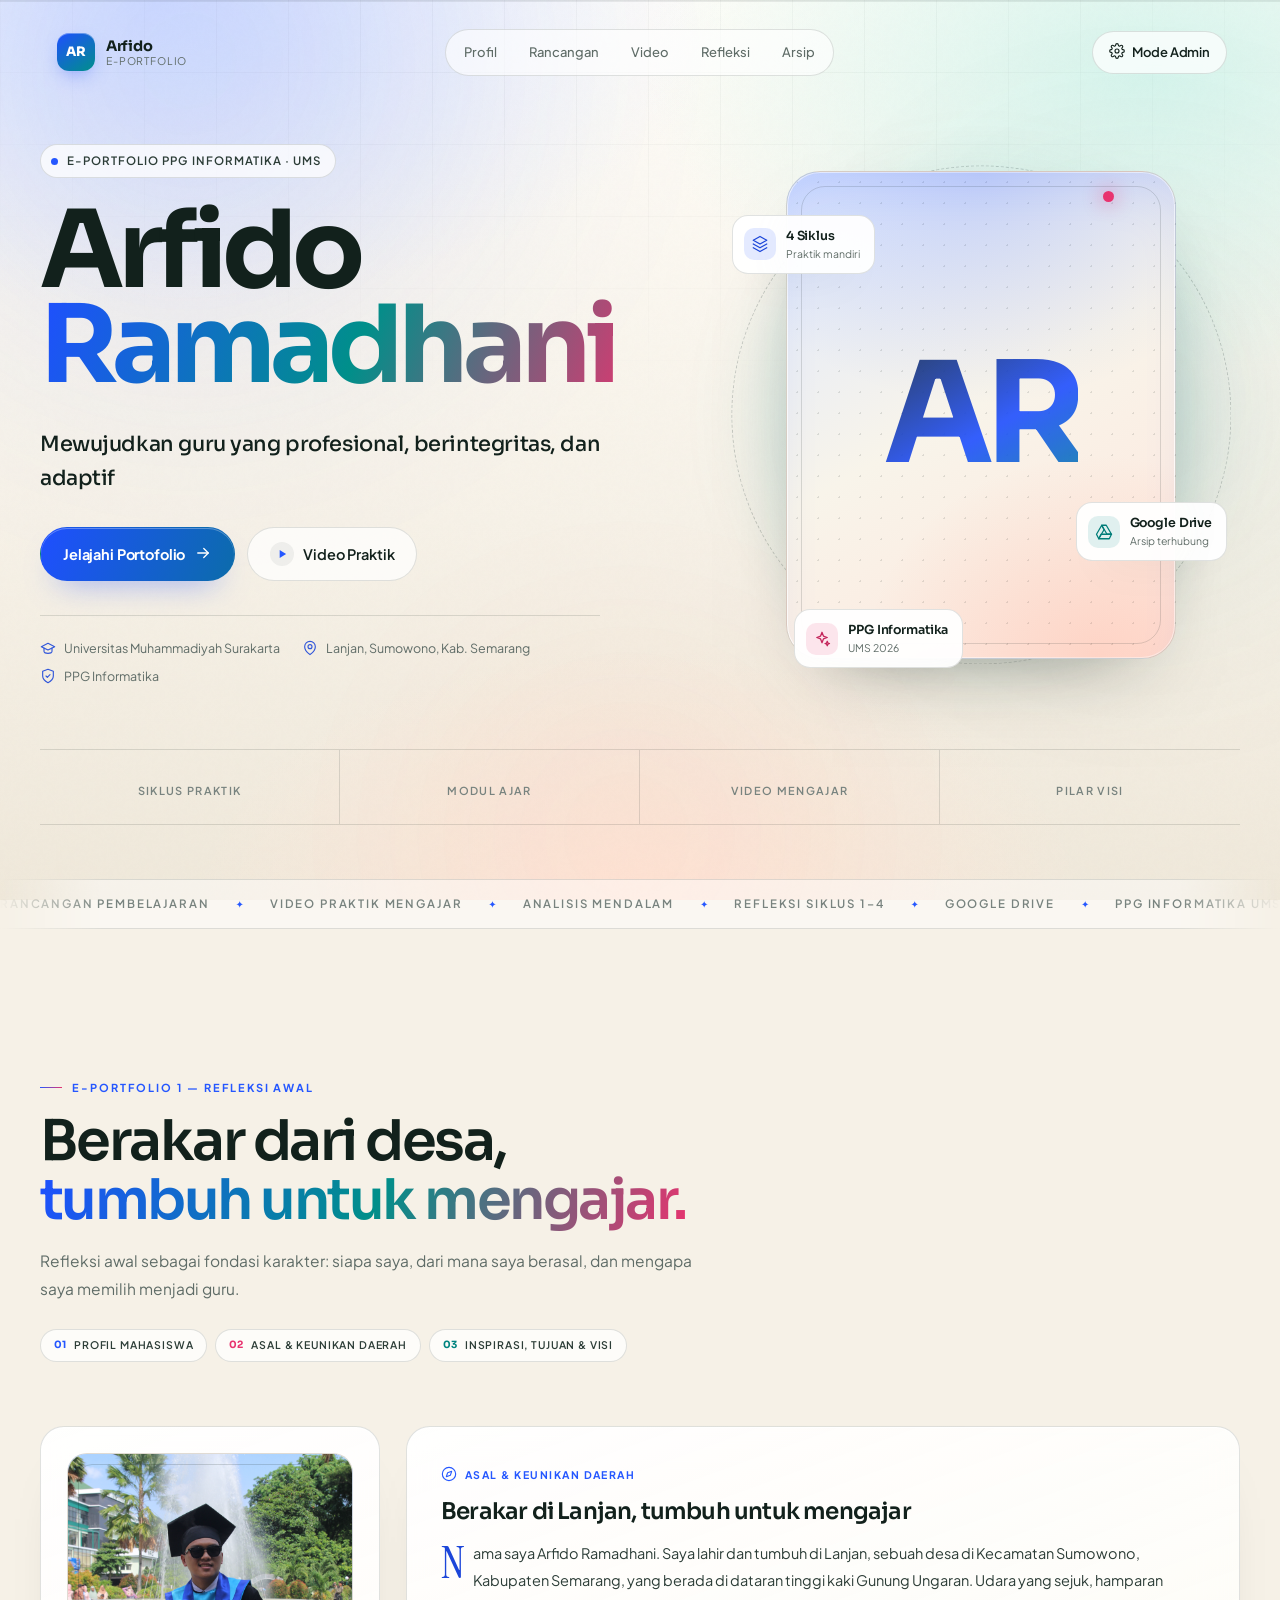
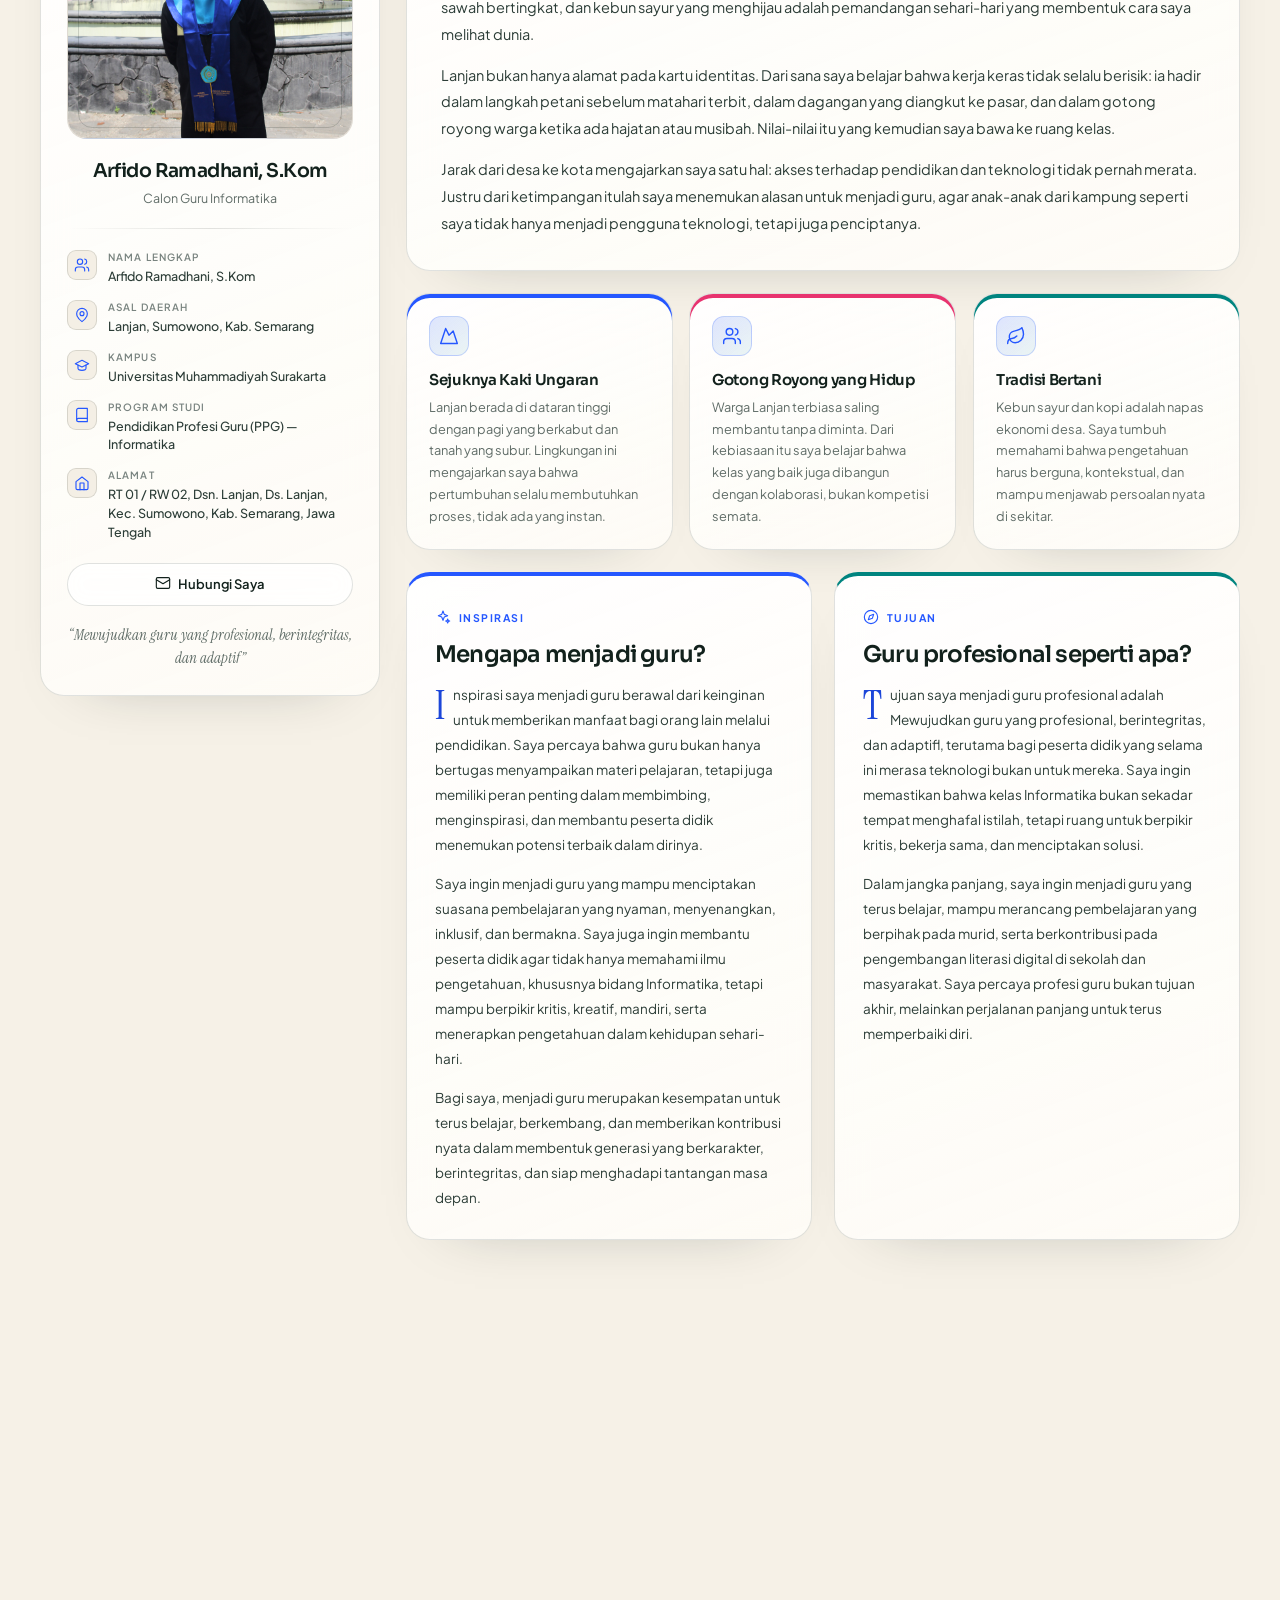
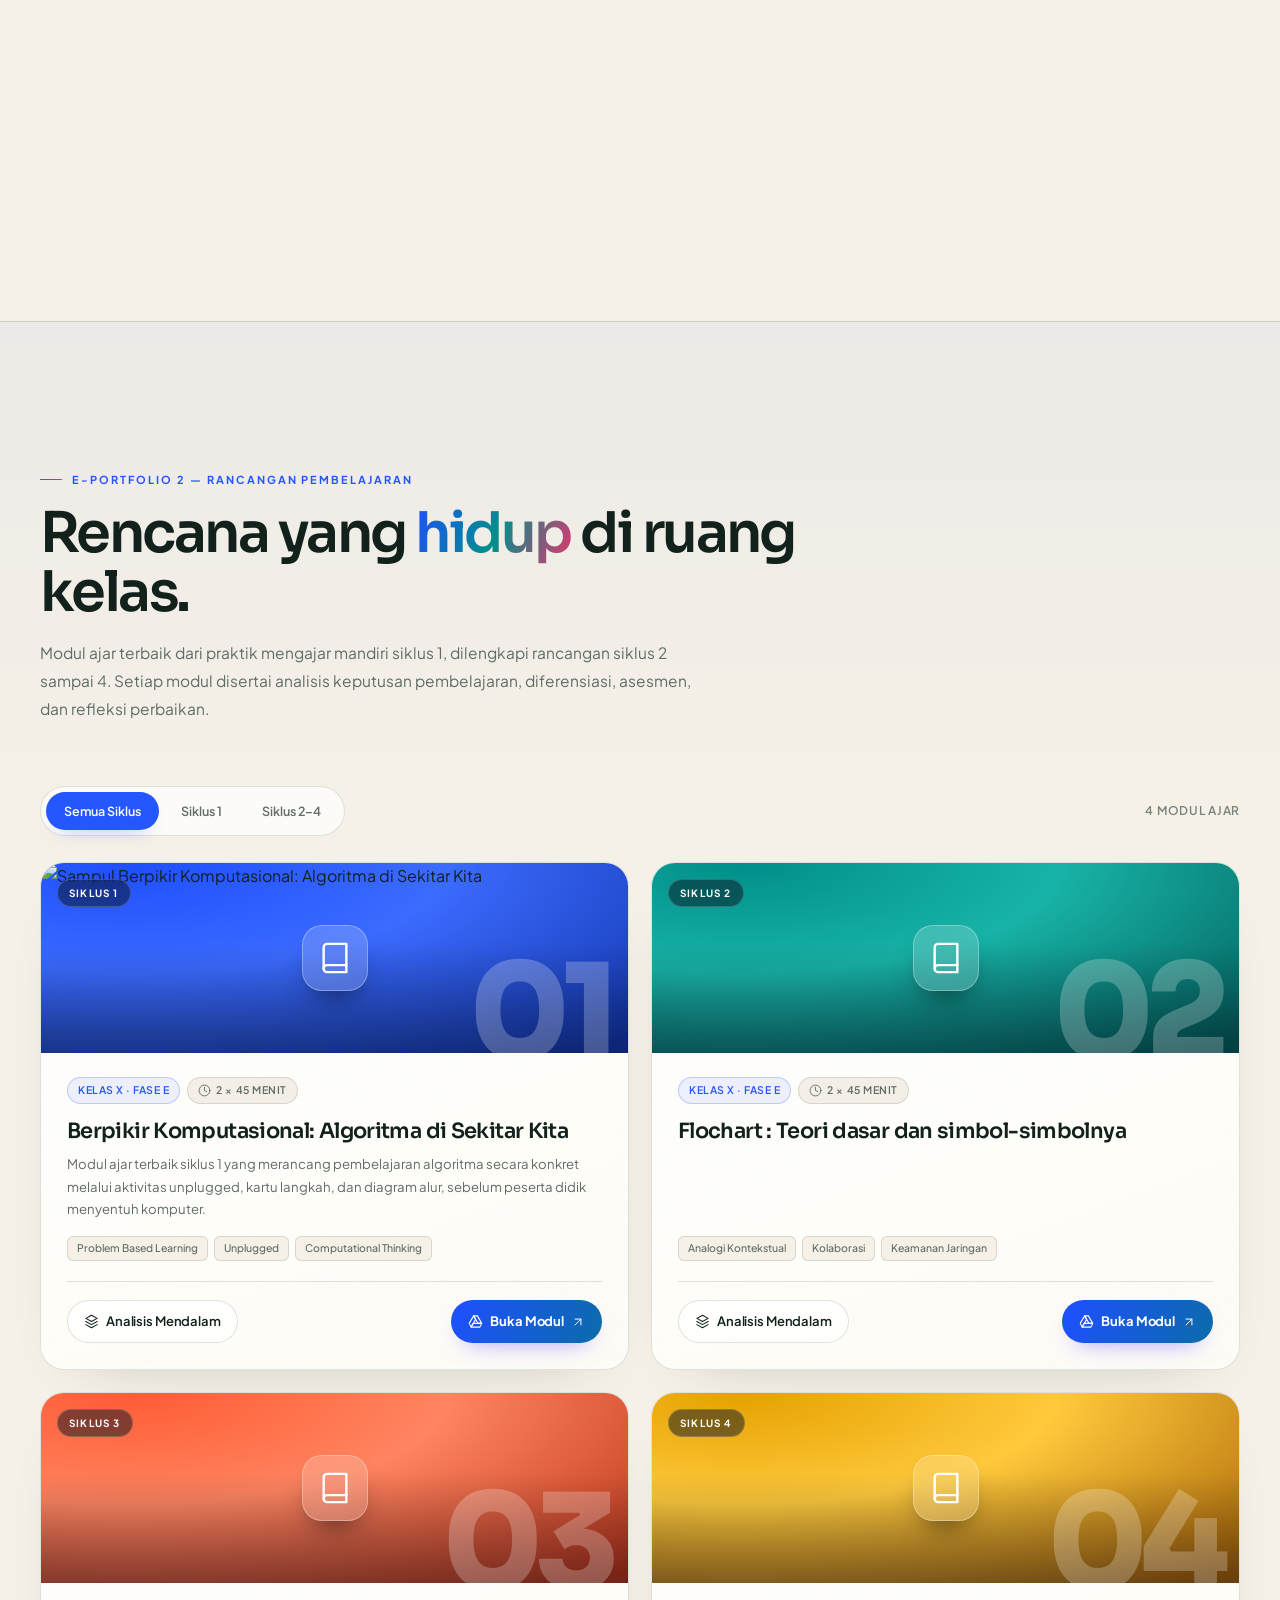
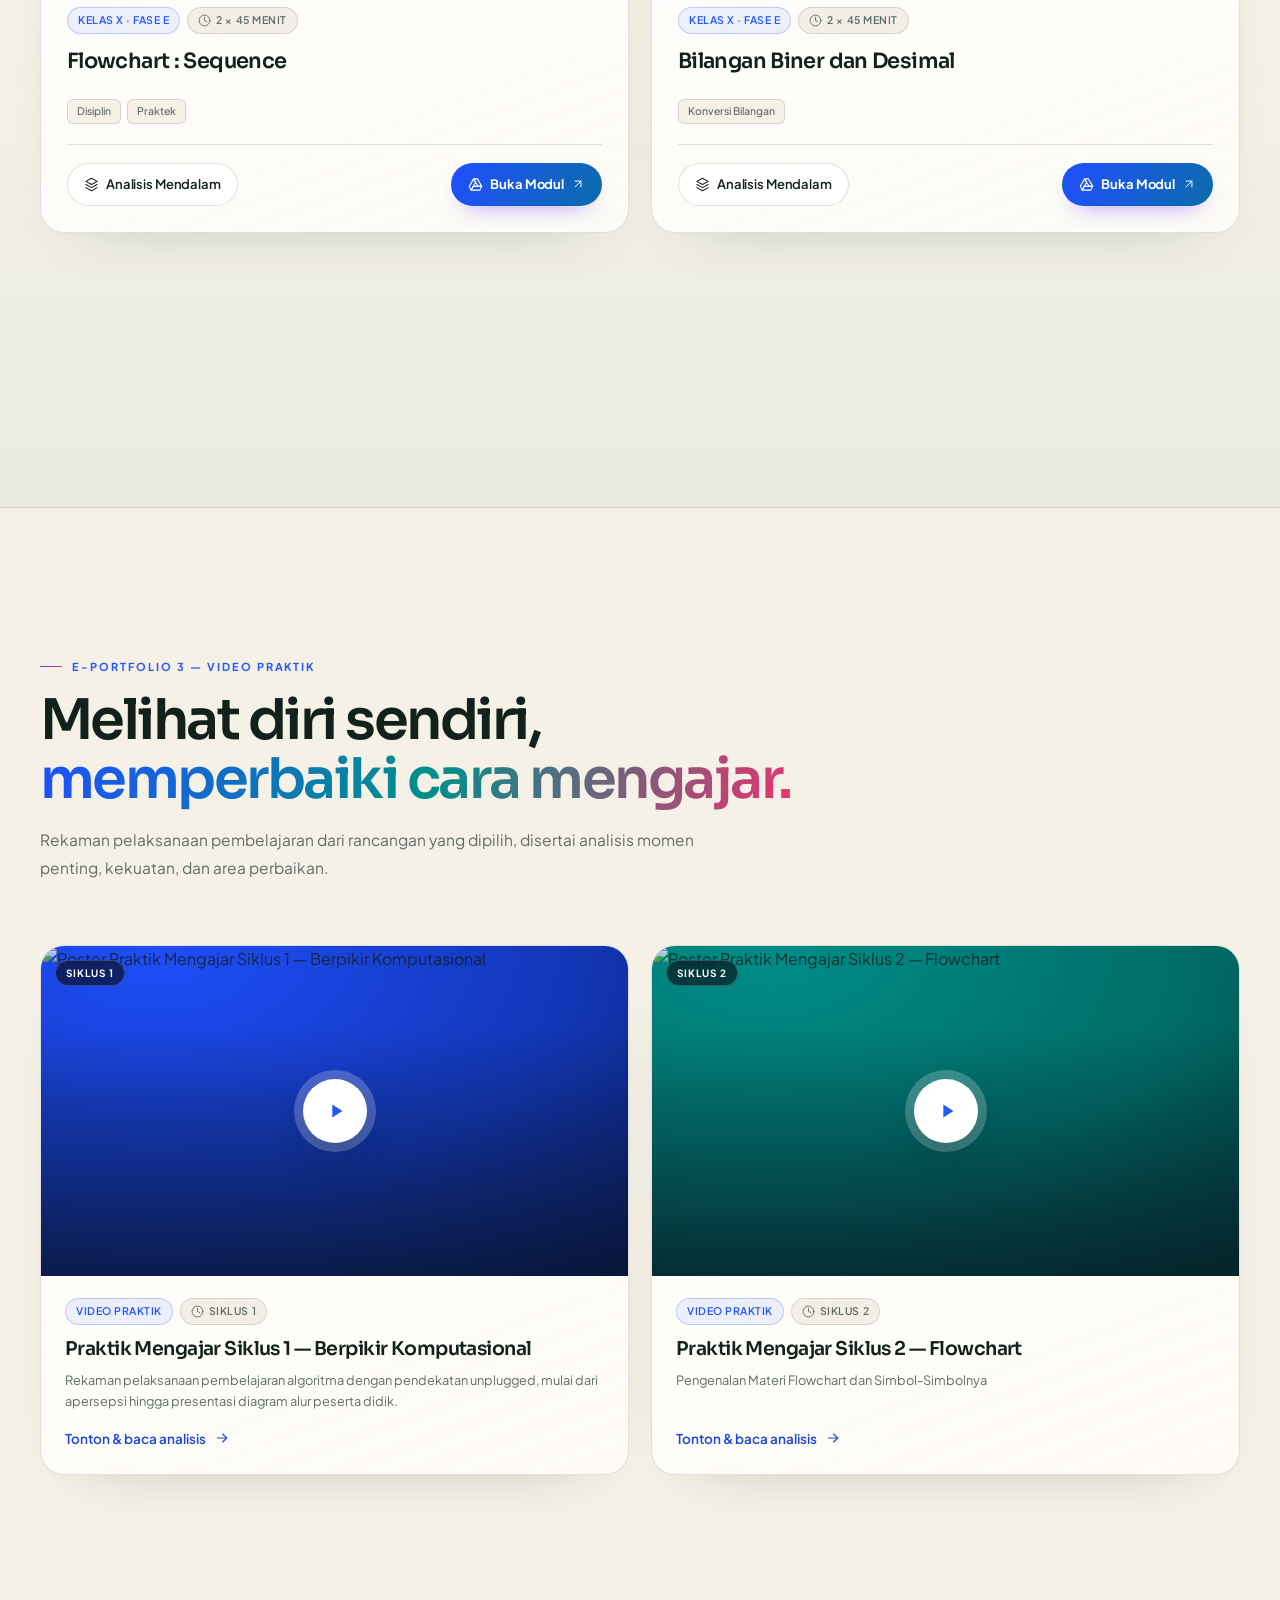
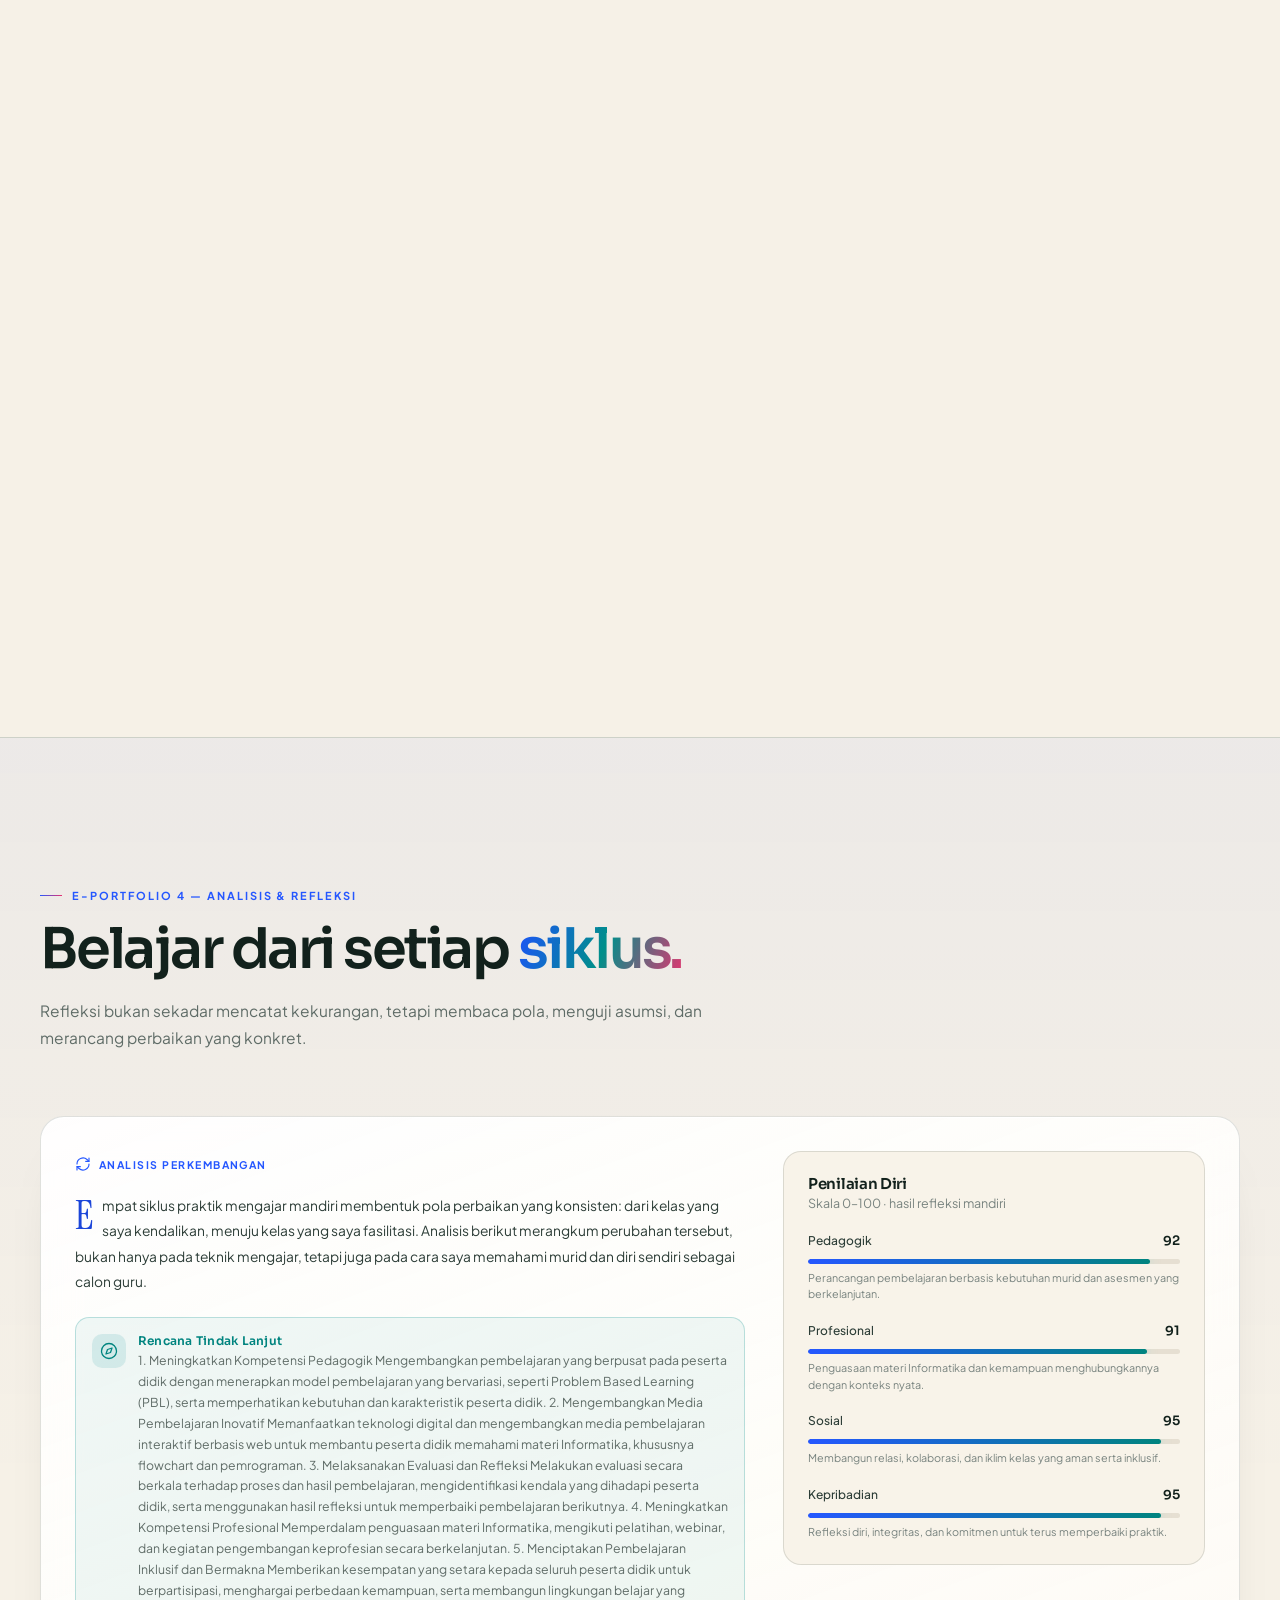
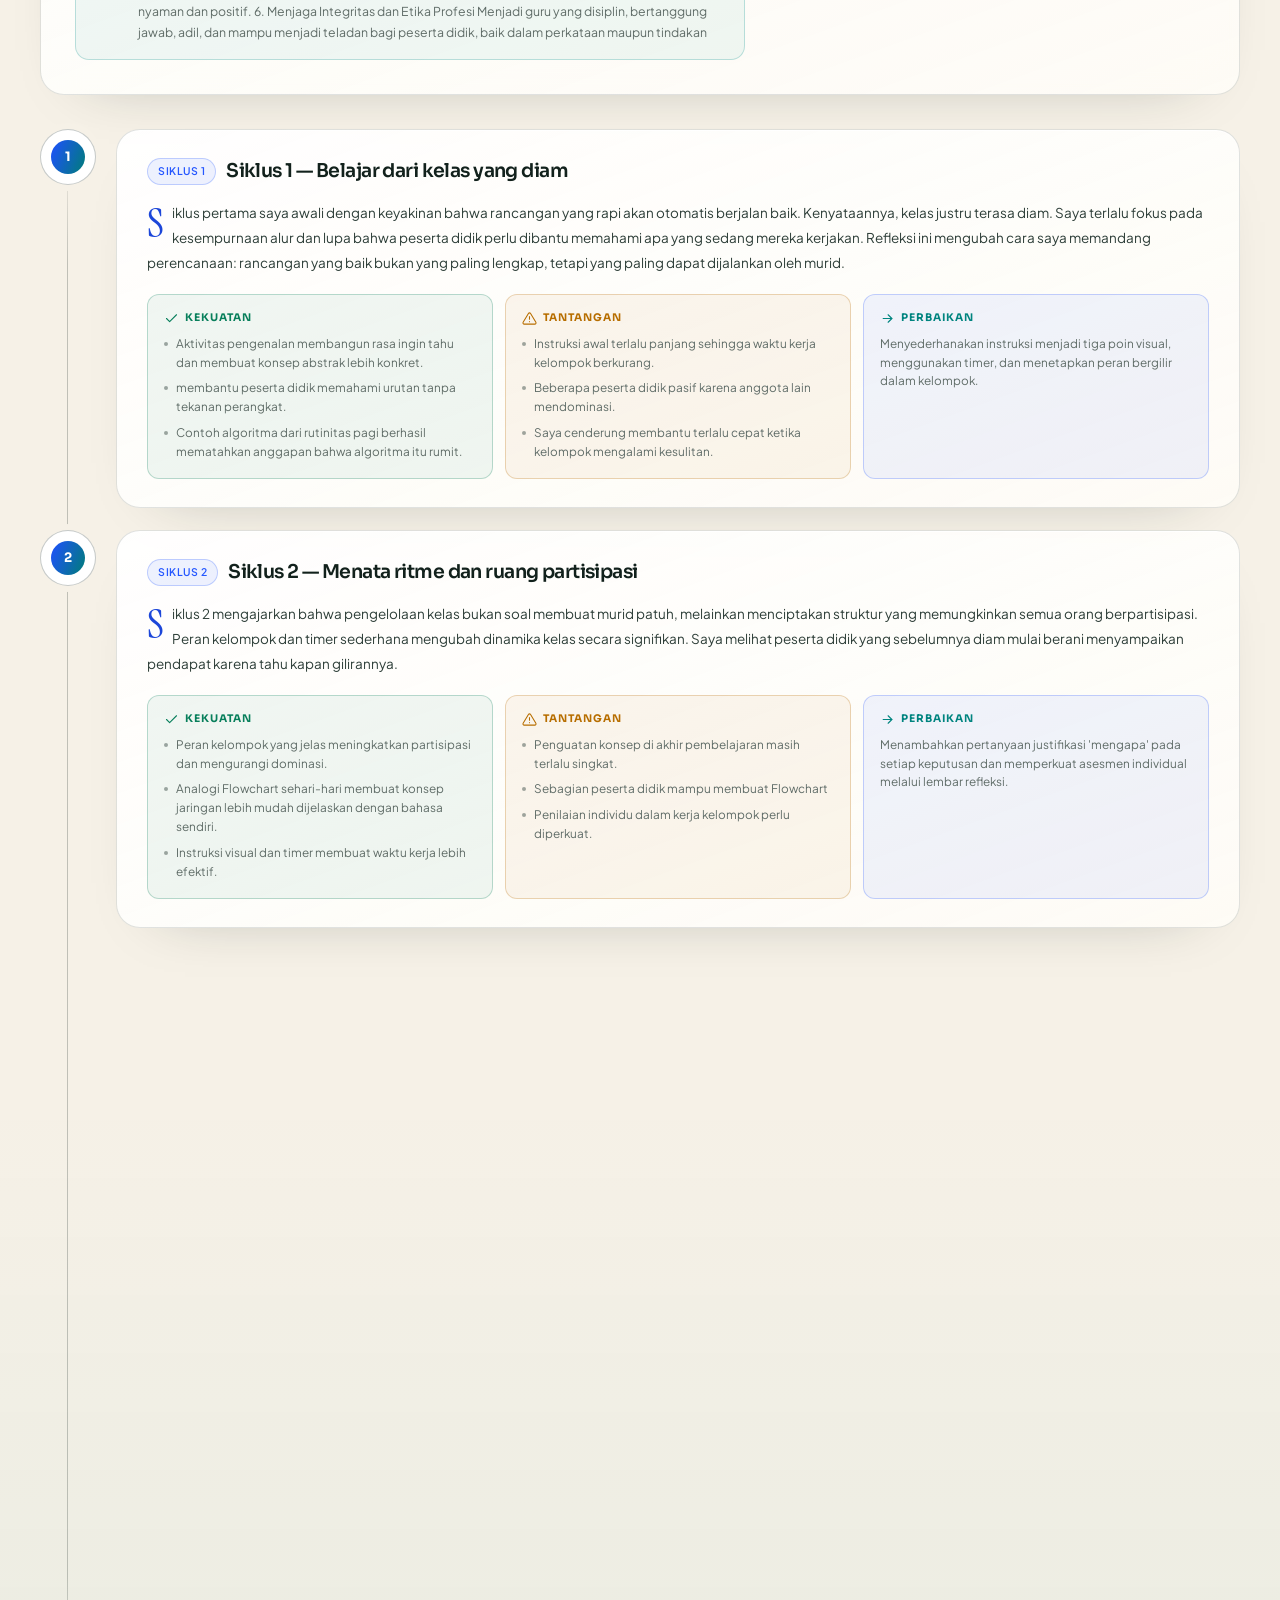
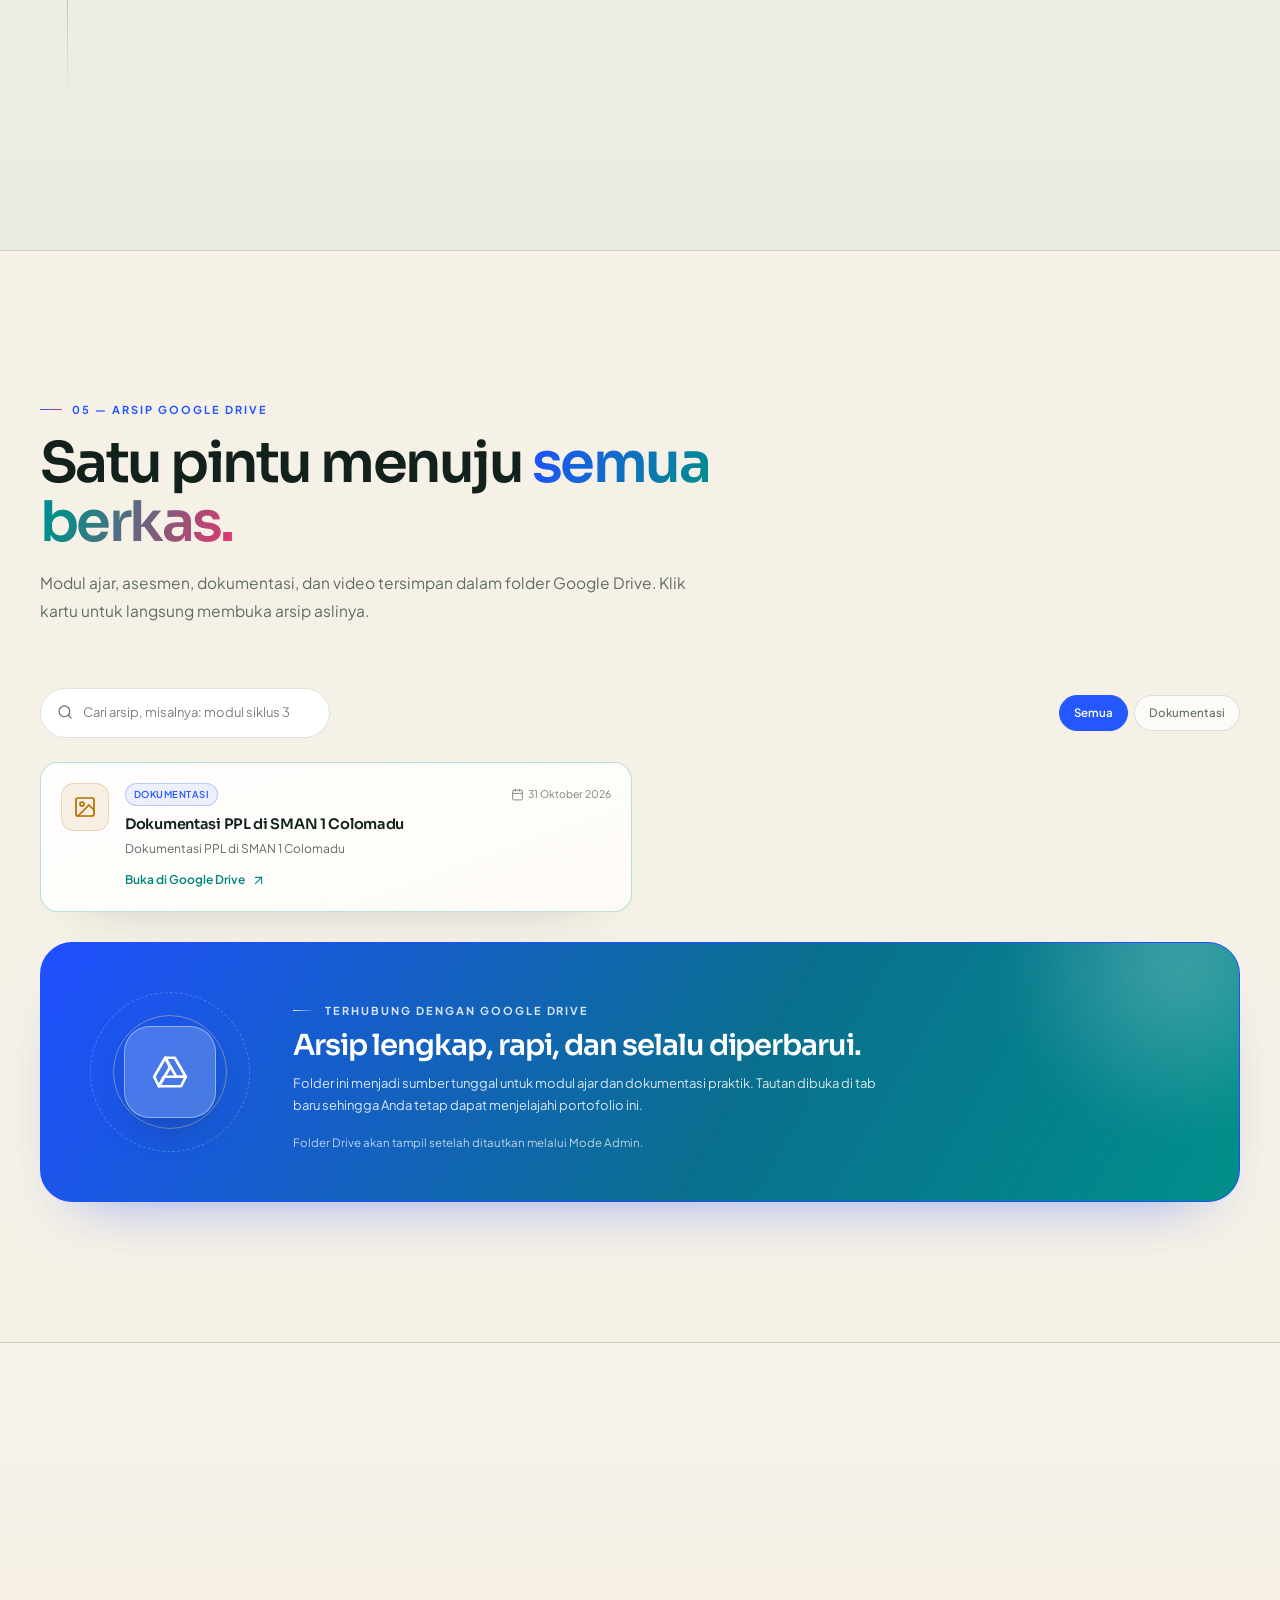
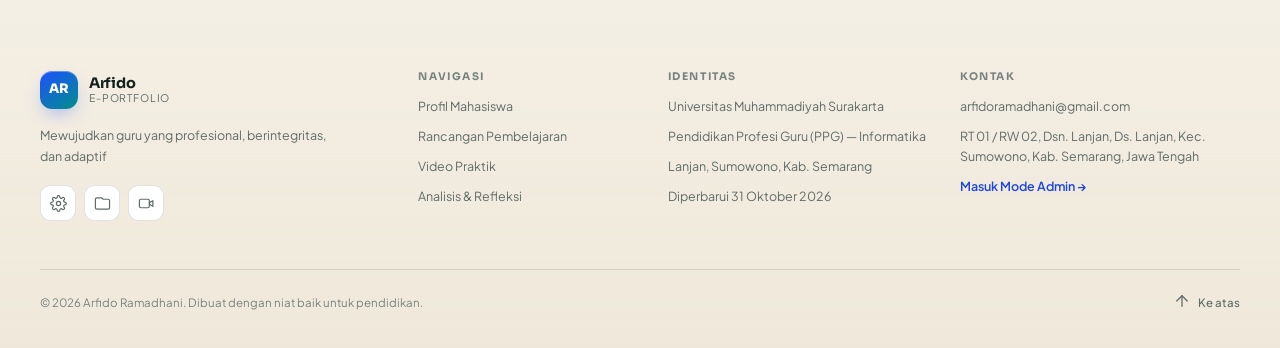
==== index.html @ c2821ed9 "t" ====
<!DOCTYPE html>
<html lang="id">
<head>
  <meta charset="UTF-8" />
  <meta name="viewport" content="width=device-width, initial-scale=1.0" />
  <title>Arfido Ramadhani — E-Portfolio PPG Informatika UMS</title>
  <meta name="description" content="E-Portfolio Arfido Ramadhani, S.Kom — calon guru Informatika Universitas Muhammadiyah Surakarta. Rancangan pembelajaran, video praktik mengajar, analisis, dan arsip Google Drive." />
  <meta name="theme-color" content="#f6f1e7" />
  <meta property="og:title" content="Arfido Ramadhani — E-Portfolio PPG Informatika" />
  <meta property="og:description" content="Mengajar dengan logika, mendidik dengan hati. Portofolio praktik mengajar mandiri siklus 1–4." />
  <meta property="og:type" content="website" />
  <link rel="icon" href="data:image/svg+xml,%3Csvg xmlns='http://www.w3.org/2000/svg' viewBox='0 0 64 64'%3E%3Cdefs%3E%3ClinearGradient id='g' x1='0' y1='0' x2='1' y2='1'%3E%3Cstop offset='0' stop-color='%231f4fff'/%3E%3Cstop offset='1' stop-color='%23008f8a'/%3E%3C/linearGradient%3E%3C/defs%3E%3Crect width='64' height='64' rx='16' fill='%23fffdf8'/%3E%3Ctext x='32' y='42' font-family='Arial,sans-serif' font-size='26' font-weight='700' fill='url(%23g)' text-anchor='middle'%3EAR%3C/text%3E%3C/svg%3E" />
  <link rel="preconnect" href="https://fonts.googleapis.com" />
  <link rel="preconnect" href="https://fonts.gstatic.com" crossorigin />
  <link href="https://fonts.googleapis.com/css2?family=Instrument+Serif:ital@0;1&family=Plus+Jakarta+Sans:wght@300;400;500;600;700;800&family=Sora:wght@400;500;600;700;800&display=swap" rel="stylesheet" />
  <link rel="stylesheet" href="assets/css/style.css" />
</head>
<body>
  <a class="skip-link" href="#profil">Lewati ke konten utama</a>

  <div class="bg-fx" aria-hidden="true">
    <div class="aurora aurora-1"></div>
    <div class="aurora aurora-2"></div>
    <div class="aurora aurora-3"></div>
    <div class="grid-lines"></div>
    <div class="grain"></div>
  </div>

  <div class="scroll-progress" aria-hidden="true"><span id="scrollBar"></span></div>

  <header class="site-nav" id="siteNav">
    <a class="brand" href="#beranda" aria-label="Kembali ke atas">
      <span class="brand-mark">AR</span>
      <span class="brand-text"><strong>Arfido</strong><small>E-Portfolio</small></span>
    </a>
    <nav class="nav-links" id="navLinks" aria-label="Navigasi utama">
      <a href="#profil" class="nav-link">Profil</a>
      <a href="#rancangan" class="nav-link">Rancangan</a>
      <a href="#video" class="nav-link">Video</a>
      <a href="#refleksi" class="nav-link">Refleksi</a>
      <a href="#arsip" class="nav-link">Arsip</a>
    </nav>
    <div class="nav-actions">
      <a class="btn btn-ghost btn-sm admin-link" href="admin.html">
        <span data-icon="settings" data-size="16"></span>
        <span>Mode Admin</span>
      </a>
      <button class="nav-toggle" id="navToggle" aria-label="Buka menu navigasi" aria-expanded="false" aria-controls="navLinks">
        <span data-icon="menu" data-size="20"></span>
      </button>
    </div>
  </header>

  <main>
    <!-- ============================ HERO ============================ -->
    <section class="hero" id="beranda">
      <div class="container hero-inner">
        <div class="hero-copy reveal">
          <span class="eyebrow-badge">
            <span class="pulse-dot"></span>
            <span id="heroBadge">E-Portfolio PPG Informatika · UMS</span>
          </span>
          <h1 class="hero-title">
            <span class="line" id="heroLine1">Arfido</span>
            <span class="line grad-text" id="heroLine2">Ramadhani</span>
          </h1>
          <p class="hero-kicker" id="heroKicker">Mengajar dengan logika, mendidik dengan hati.</p>
          <p class="hero-tagline" id="heroTagline"></p>
          <div class="hero-actions">
            <a href="#profil" class="btn btn-primary">
              <span>Jelajahi Portofolio</span>
              <span data-icon="arrowRight" data-size="18"></span>
            </a>
            <a href="#video" class="btn btn-ghost">
              <span class="btn-play" data-icon="play" data-size="14"></span>
              <span>Video Praktik</span>
            </a>
          </div>
          <div class="hero-meta" id="heroMeta"></div>
        </div>

        <div class="hero-visual reveal" aria-hidden="true">
          <div class="portrait-shell">
            <div class="portrait-glow"></div>
            <div class="portrait-frame" data-media-wrap>
              <span class="portrait-initials" id="heroInitials">AR</span>
              <img id="heroPhoto" alt="Foto Arfido Ramadhani" hidden />
              <span class="portrait-shine"></span>
            </div>
            <div class="orbit-ring"></div>
            <span class="orbit-dot"></span>
            <div class="float-card fc-1">
              <span class="float-icon accent-violet" data-icon="layers" data-size="18"></span>
              <div><strong>4 Siklus</strong><small>Praktik mandiri</small></div>
            </div>
            <div class="float-card fc-2">
              <span class="float-icon accent-cyan" data-icon="drive" data-size="18"></span>
              <div><strong>Google Drive</strong><small>Arsip terhubung</small></div>
            </div>
            <div class="float-card fc-3">
              <span class="float-icon accent-pink" data-icon="sparkles" data-size="18"></span>
              <div><strong>PPG Informatika</strong><small>UMS 2026</small></div>
            </div>
          </div>
        </div>
      </div>

      <div class="container">
        <div class="hero-stats reveal" id="heroStats"></div>
      </div>

      <div class="marquee" aria-hidden="true">
        <div class="marquee-track">
          <span>Rancangan Pembelajaran</span><span class="dot">✦</span>
          <span>Video Praktik Mengajar</span><span class="dot">✦</span>
          <span>Analisis Mendalam</span><span class="dot">✦</span>
          <span>Refleksi Siklus 1–4</span><span class="dot">✦</span>
          <span>Google Drive</span><span class="dot">✦</span>
          <span>PPG Informatika UMS</span><span class="dot">✦</span>
          <span>Rancangan Pembelajaran</span><span class="dot">✦</span>
          <span>Video Praktik Mengajar</span><span class="dot">✦</span>
          <span>Analisis Mendalam</span><span class="dot">✦</span>
          <span>Refleksi Siklus 1–4</span><span class="dot">✦</span>
          <span>Google Drive</span><span class="dot">✦</span>
          <span>PPG Informatika UMS</span><span class="dot">✦</span>
        </div>
      </div>
    </section>

    <!-- ============================ PROFIL ============================ -->
    <section class="section" id="profil">
      <div class="container">
        <div class="section-head reveal">
          <span class="eyebrow">E-Portfolio 1 — Refleksi Awal</span>
          <h2>Berakar dari desa,<br /><span class="grad-text">tumbuh untuk mengajar.</span></h2>
          <p>Refleksi awal sebagai fondasi karakter: siapa saya, dari mana saya berasal, dan mengapa saya memilih menjadi guru.</p>
          <div class="profile-parts reveal" aria-label="Tiga komponen E-Portfolio 1">
            <span><b>01</b> Profil Mahasiswa</span>
            <span><b>02</b> Asal &amp; Keunikan Daerah</span>
            <span><b>03</b> Inspirasi, Tujuan &amp; Visi</span>
          </div>
        </div>

        <div class="profile-grid">
          <aside class="profile-card glass reveal">
            <div class="profile-photo" data-media-wrap>
              <span class="profile-initials" id="profileInitials">AR</span>
                <span class="profile-initials" id="profileInitials" style="display: none !important;">AR</span>
                  <img id="profilePhoto" src="assets/pp.JPG" alt="Foto Profil" style="display: block !important; width: 100%; height: 100%; object-fit: cover;" />             
                 <span class="photo-ring"></span>
            </div>
            <h3 id="profileName">Arfido Ramadhani, S.Kom</h3>
            <p class="profile-role" id="profileRole"></p>
            <div class="profile-divider"></div>
            <ul class="facts" id="profileFacts"></ul>
            <a class="btn btn-ghost btn-block btn-sm" id="profileMail" href="#">
              <span data-icon="mail" data-size="16"></span>
              <span>Hubungi Saya</span>
            </a>
            <p class="profile-quote-mini" id="profileQuoteMini"></p>
          </aside>

          <div class="profile-main">
            <article class="glass story-card reveal">
              <div class="card-label"><span data-icon="compass" data-size="16"></span> Asal &amp; Keunikan Daerah</div>
              <h3 id="storyTitle"></h3>
              <div class="story-text" id="originStory"></div>
            </article>

            <div class="unique-grid" id="uniqueGrid"></div>

            <div class="two-col">
              <article class="glass reveal">
                <div class="card-label"><span data-icon="sparkles" data-size="16"></span> Inspirasi</div>
                <h3>Mengapa menjadi guru?</h3>
                <div class="story-text" id="inspirationText"></div>
              </article>
              <article class="glass reveal">
                <div class="card-label"><span data-icon="compass" data-size="16"></span> Tujuan</div>
                <h3>Guru profesional seperti apa?</h3>
                <div class="story-text" id="purposeText"></div>
              </article>
            </div>

            <article class="vision-card reveal">
              <div class="vision-top">
                <span class="card-label light"><span data-icon="sun" data-size="16"></span> <span id="visionTitle">Visi saya</span></span>
                <div class="pillar-row" id="pillarRow"></div>
              </div>
              <p class="vision-text" id="visionText"></p>
              <div class="vision-lines" aria-hidden="true"><span></span><span></span><span></span></div>
            </article>

            <blockquote class="quote-card reveal">
              <span class="quote-mark" aria-hidden="true">“</span>
              <p id="quoteText"></p>
              <footer>— <span id="quoteAuthor">Arfido Ramadhani</span></footer>
            </blockquote>
          </div>
        </div>
      </div>
    </section>

    <!-- ============================ RANCANGAN ============================ -->
    <section class="section section-alt" id="rancangan">
      <div class="container">
        <div class="section-head reveal">
          <span class="eyebrow">E-Portfolio 2 — Rancangan Pembelajaran</span>
          <h2>Rencana yang <span class="grad-text">hidup</span> di ruang kelas.</h2>
          <p>Modul ajar terbaik dari praktik mengajar mandiri siklus 1, dilengkapi rancangan siklus 2 sampai 4. Setiap modul disertai analisis keputusan pembelajaran, diferensiasi, asesmen, dan refleksi perbaikan.</p>
        </div>

        <div class="toolbar-row reveal">
          <div class="tabs" id="cycleTabs" role="tablist" aria-label="Filter siklus">
            <button class="tab is-active" data-filter="all" role="tab" aria-selected="true">Semua Siklus</button>
            <button class="tab" data-filter="1" role="tab" aria-selected="false">Siklus 1</button>
            <button class="tab" data-filter="2-4" role="tab" aria-selected="false">Siklus 2–4</button>
          </div>
          <span class="toolbar-note" id="lessonCount">4 modul ajar</span>
        </div>

        <div class="lesson-grid" id="lessonGrid"></div>

        <div class="drive-strip reveal">
          <div class="drive-strip-left">
            <span class="drive-badge" data-icon="drive" data-size="22"></span>
            <div>
              <strong>Modul lengkap tersimpan di Google Drive</strong>
              <p>Klik tombol pada setiap kartu untuk membuka dokumen asli, atau buka folder arsip untuk melihat seluruh berkas.</p>
            </div>
          </div>
          <a class="btn btn-primary btn-sm" id="lessonFolderBtn" href="#arsip">
            <span>Buka Arsip</span>
            <span data-icon="arrowUpRight" data-size="16"></span>
          </a>
        </div>
      </div>
    </section>

    <!-- ============================ VIDEO ============================ -->
    <section class="section" id="video">
      <div class="container">
        <div class="section-head reveal">
          <span class="eyebrow">E-Portfolio 3 — Video Praktik</span>
          <h2>Melihat diri sendiri,<br /><span class="grad-text">memperbaiki cara mengajar.</span></h2>
          <p>Rekaman pelaksanaan pembelajaran dari rancangan yang dipilih, disertai analisis momen penting, kekuatan, dan area perbaikan.</p>
        </div>

        <div class="video-grid" id="videoGrid"></div>

        <div class="video-note reveal">
          <span data-icon="eye" data-size="18"></span>
          <p><strong>Catatan analisis:</strong> setiap video ditonton ulang minimal dua kali, yaitu untuk mengamati respons peserta didik dan untuk mengevaluasi keputusan guru. Temuan dari tiap siklus menjadi dasar perbaikan siklus berikutnya.</p>
        </div>
      </div>
    </section>

    <!-- ============================ REFLEKSI ============================ -->
    <section class="section section-alt" id="refleksi">
      <div class="container">
        <div class="section-head reveal">
          <span class="eyebrow">E-Portfolio 4 — Analisis &amp; Refleksi</span>
          <h2>Belajar dari setiap <span class="grad-text">siklus.</span></h2>
          <p>Refleksi bukan sekadar mencatat kekurangan, tetapi membaca pola, menguji asumsi, dan merancang perbaikan yang konkret.</p>
        </div>

        <article class="glass overview-card reveal">
          <div class="overview-copy">
            <div class="card-label"><span data-icon="refresh" data-size="16"></span> Analisis Perkembangan</div>
            <div class="story-text" id="reflectionIntro"></div>
            <div class="followup" id="reflectionFollowUp"></div>
          </div>
          <div class="competency-panel">
            <h3>Penilaian Diri</h3>
            <p class="muted-small">Skala 0–100 · hasil refleksi mandiri</p>
            <div id="competencyBars"></div>
          </div>
        </article>

        <div class="timeline" id="reflectionTimeline"></div>
      </div>
    </section>

    <!-- ============================ ARSIP ============================ -->
    <section class="section" id="arsip">
      <div class="container">
        <div class="section-head reveal">
          <span class="eyebrow">05 — Arsip Google Drive</span>
          <h2>Satu pintu menuju <span class="grad-text">semua berkas.</span></h2>
          <p>Modul ajar, asesmen, dokumentasi, dan video tersimpan dalam folder Google Drive. Klik kartu untuk langsung membuka arsip aslinya.</p>
        </div>

        <div class="archive-toolbar reveal">
          <label class="search-box">
            <span data-icon="search" data-size="18"></span>
            <input type="search" id="archiveSearch" placeholder="Cari arsip, misalnya: modul siklus 3" aria-label="Cari arsip" />
          </label>
          <div class="filter-chips" id="archiveFilters"></div>
        </div>

        <div class="archive-grid" id="archiveGrid"></div>
        <div class="empty-state" id="archiveEmpty" hidden>
          <span data-icon="folder" data-size="30"></span>
          <h3>Tidak ada arsip yang cocok</h3>
          <p>Coba kata kunci lain atau pilih kategori berbeda.</p>
        </div>

        <div class="drive-callout reveal" id="driveCallout">
          <div class="drive-callout-art" aria-hidden="true">
            <span class="drive-logo" data-icon="drive" data-size="38"></span>
            <span class="ring r1"></span><span class="ring r2"></span>
          </div>
          <div class="drive-callout-text">
            <span class="eyebrow">Terhubung dengan Google Drive</span>
            <h3>Arsip lengkap, rapi, dan selalu diperbarui.</h3>
            <p>Folder ini menjadi sumber tunggal untuk modul ajar dan dokumentasi praktik. Tautan dibuka di tab baru sehingga Anda tetap dapat menjelajahi portofolio ini.</p>
            <div class="drive-callout-actions">
              <a class="btn btn-primary btn-sm" id="driveFolderBtn" href="#" target="_blank" rel="noopener" hidden>
                <span>Buka Folder Drive</span>
                <span data-icon="arrowUpRight" data-size="16"></span>
              </a>
              <span class="drive-hint" id="driveHint">Folder Drive belum ditautkan.</span>
            </div>
          </div>
        </div>
      </div>
    </section>
  </main>

  <!-- ============================ FOOTER ============================ -->
  <footer class="site-footer">
    <div class="container">
      <div class="footer-cta reveal">
        <div>
          <span class="eyebrow">Terima kasih telah berkunjung</span>
          <h2>Mari bertukar gagasan tentang<br /><span class="grad-text">pendidikan dan teknologi.</span></h2>
        </div>
        <a class="btn btn-primary" id="footerMail" href="#">
          <span data-icon="mail" data-size="18"></span>
          <span>Kirim Pesan</span>
        </a>
      </div>

      <div class="footer-grid">
        <div class="footer-brand">
          <a class="brand" href="#beranda">
            <span class="brand-mark">AR</span>
            <span class="brand-text"><strong>Arfido</strong><small>E-Portfolio</small></span>
          </a>
          <p id="footerTagline"></p>
          <div class="footer-socials">
            <a href="admin.html" class="social-btn" aria-label="Mode Admin"><span data-icon="settings" data-size="17"></span></a>
            <a href="#arsip" class="social-btn" aria-label="Arsip"><span data-icon="folder" data-size="17"></span></a>
            <a href="#video" class="social-btn" aria-label="Video"><span data-icon="video" data-size="17"></span></a>
          </div>
        </div>

        <div class="footer-col">
          <h4>Navigasi</h4>
          <a href="#profil">Profil Mahasiswa</a>
          <a href="#rancangan">Rancangan Pembelajaran</a>
          <a href="#video">Video Praktik</a>
          <a href="#refleksi">Analisis &amp; Refleksi</a>
        </div>

        <div class="footer-col">
          <h4>Identitas</h4>
          <span id="footerCampus"></span>
          <span id="footerProgram"></span>
          <span id="footerOrigin"></span>
          <span id="footerUpdated" class="muted-small"></span>
        </div>

        <div class="footer-col">
          <h4>Kontak</h4>
          <a id="footerEmail" href="#"></a>
          <span id="footerAddress"></span>
          <a href="admin.html" class="footer-admin">Masuk Mode Admin →</a>
        </div>
      </div>

      <div class="footer-bottom">
        <p>© <span id="year">2026</span> Arfido Ramadhani. Dibuat dengan niat baik untuk pendidikan.</p>
        <a href="#beranda" class="to-top" aria-label="Kembali ke atas"><span data-icon="arrowUp" data-size="18"></span> Ke atas</a>
      </div>
    </div>
  </footer>

  <div class="modal" id="modal" aria-hidden="true">
    <div class="modal-backdrop" data-close="1"></div>
    <div class="modal-panel" role="dialog" aria-modal="true" aria-labelledby="modalTitle">
      <button class="modal-close" data-close="1" aria-label="Tutup"><span data-icon="x" data-size="20"></span></button>
      <div class="modal-body" id="modalBody"></div>
    </div>
  </div>

  <div class="toast" id="toast" role="status" aria-live="polite"></div>

  <noscript>
    <div class="noscript">Portofolio ini membutuhkan JavaScript untuk menampilkan konten. Silakan aktifkan JavaScript pada browser Anda.</div>
  </noscript>

  <script src="assets/js/store.js"></script>
  <script src="assets/js/media.js"></script>
  <script src="assets/js/app.js"></script>
</body>
</html>
---- assets/css/style.css ----
/* ============================================================
   E-Portfolio Arfido — Main Stylesheet
   Cerah, tegas, editorial. Tanpa framework.
   ============================================================ */

/* ------------------------------ tokens ------------------------------ */
:root {
  --bg: #f6f1e7;
  --bg-soft: #fffdf8;
  --bg-elev: #ffffff;
  --surface: #ffffff;
  --surface-strong: #f2ece0;
  --border: rgba(19, 34, 30, 0.13);
  --border-strong: rgba(19, 34, 30, 0.24);
  --text: #12211c;
  --text-soft: #2c3d37;
  --muted: #5f6c67;
  --muted-2: #78837f;
  --violet: #2557ff;
  --violet-soft: #1c46d9;
  --cyan: #00847f;
  --pink: #e8336f;
  --amber: #b76e00;
  --green: #087f5b;
  --red: #d92d20;
  --grad: linear-gradient(112deg, #1f4fff 0%, #008f8a 52%, #e8336f 100%);
  --grad-strong: linear-gradient(112deg, #1f4fff 0%, #007d78 100%);
  --radius: 24px;
  --radius-sm: 14px;
  --radius-lg: 32px;
  --container: 1200px;
  --shadow: 0 28px 70px -38px rgba(18, 33, 28, 0.4);
  --font-display: "Sora", "Segoe UI", system-ui, sans-serif;
  --font-body: "Plus Jakarta Sans", "Segoe UI", system-ui, sans-serif;
  --font-serif: "Instrument Serif", Georgia, serif;
  --ease: cubic-bezier(0.2, 0.8, 0.2, 1);
}

/* ------------------------------ reset ------------------------------ */
*,
*::before,
*::after {
  box-sizing: border-box;
}

* {
  margin: 0;
  padding: 0;
}

html {
  scroll-behavior: smooth;
  scroll-padding-top: 110px;
  -webkit-text-size-adjust: 100%;
}

body {
  font-family: var(--font-body);
  background: var(--bg);
  color: var(--text);
  font-size: 16px;
  line-height: 1.6;
  font-weight: 400;
  overflow-x: hidden;
  -webkit-font-smoothing: antialiased;
  text-rendering: optimizeLegibility;
}

body.modal-open {
  overflow: hidden;
}

img,
svg {
  display: block;
  max-width: 100%;
}

img {
  height: auto;
}

[hidden] {
  display: none !important;
}

a {
  color: inherit;
  text-decoration: none;
}

button,
input,
textarea,
select {
  font: inherit;
  color: inherit;
}

button {
  background: none;
  border: 0;
  cursor: pointer;
}

ul,
ol {
  list-style: none;
}

h1,
h2,
h3,
h4 {
  font-family: var(--font-display);
  font-weight: 600;
  line-height: 1.12;
  letter-spacing: -0.025em;
}

::selection {
  background: rgba(139, 108, 255, 0.4);
  color: #fff;
}

:focus-visible {
  outline: 2px solid var(--cyan);
  outline-offset: 3px;
  border-radius: 6px;
}

::-webkit-scrollbar {
  width: 10px;
  height: 10px;
}
::-webkit-scrollbar-track {
  background: #07080e;
}
::-webkit-scrollbar-thumb {
  background: #252a3d;
  border-radius: 99px;
  border: 2px solid #07080e;
}
::-webkit-scrollbar-thumb:hover {
  background: #3a4159;
}

.skip-link {
  position: fixed;
  top: 10px;
  left: 10px;
  z-index: 200;
  padding: 10px 16px;
  background: var(--text);
  color: #08090f;
  border-radius: 10px;
  transform: translateY(-160%);
  transition: transform 0.2s;
}
.skip-link:focus {
  transform: none;
}

.noscript {
  position: fixed;
  inset: auto 20px 20px 20px;
  z-index: 300;
  padding: 16px;
  border-radius: 14px;
  background: #1b1020;
  border: 1px solid #4b2440;
  text-align: center;
}

/* --------------------------- background fx --------------------------- */
.bg-fx {
  position: fixed;
  inset: 0;
  z-index: -1;
  overflow: hidden;
  pointer-events: none;
  background: radial-gradient(120% 90% at 50% -10%, #0d1024 0%, #06070d 55%, #05060a 100%);
}

.aurora {
  position: absolute;
  border-radius: 50%;
  filter: blur(110px);
  opacity: 0.42;
  will-change: transform;
}

.aurora-1 {
  width: 56vw;
  height: 56vw;
  top: -18vw;
  left: -8vw;
  background: radial-gradient(circle at 40% 40%, #5b3bff 0%, rgba(91, 59, 255, 0) 68%);
  animation: drift1 22s ease-in-out infinite alternate;
}

.aurora-2 {
  width: 46vw;
  height: 46vw;
  top: 8vw;
  right: -12vw;
  background: radial-gradient(circle at 50% 50%, #0f9fbe 0%, rgba(15, 159, 190, 0) 70%);
  opacity: 0.3;
  animation: drift2 26s ease-in-out infinite alternate;
}

.aurora-3 {
  width: 42vw;
  height: 42vw;
  bottom: -16vw;
  left: 28vw;
  background: radial-gradient(circle at 50% 50%, #b3208a 0%, rgba(179, 32, 138, 0) 70%);
  opacity: 0.22;
  animation: drift3 30s ease-in-out infinite alternate;
}

@keyframes drift1 {
  to {
    transform: translate3d(8vw, 6vw, 0) scale(1.1);
  }
}
@keyframes drift2 {
  to {
    transform: translate3d(-7vw, 9vw, 0) scale(1.15);
  }
}
@keyframes drift3 {
  to {
    transform: translate3d(-9vw, -6vw, 0) scale(1.08);
  }
}

.grid-lines {
  position: absolute;
  inset: 0;
  background-image: linear-gradient(rgba(255, 255, 255, 0.045) 1px, transparent 1px),
    linear-gradient(90deg, rgba(255, 255, 255, 0.045) 1px, transparent 1px);
  background-size: 72px 72px;
  mask-image: radial-gradient(ellipse 90% 60% at 50% 0%, #000 20%, transparent 78%);
  -webkit-mask-image: radial-gradient(ellipse 90% 60% at 50% 0%, #000 20%, transparent 78%);
  opacity: 0.55;
}

.grain {
  position: absolute;
  inset: 0;
  opacity: 0.035;
  background-image: url("data:image/svg+xml,%3Csvg viewBox='0 0 200 200' xmlns='http://www.w3.org/2000/svg'%3E%3Cfilter id='n'%3E%3CfeTurbulence type='fractalNoise' baseFrequency='0.7' numOctaves='3' stitchTiles='stitch'/%3E%3C/filter%3E%3Crect width='100%25' height='100%25' filter='url(%23n)'/%3E%3C/svg%3E");
}

/* --------------------------- scroll progress --------------------------- */
.scroll-progress {
  position: fixed;
  top: 0;
  left: 0;
  right: 0;
  height: 2px;
  z-index: 120;
  background: rgba(255, 255, 255, 0.05);
}

.scroll-progress span {
  display: block;
  height: 100%;
  background: var(--grad-strong);
  transform-origin: left center;
  transform: scaleX(0);
  transition: transform 0.15s linear;
}

/* ------------------------------ layout ------------------------------ */
.container {
  width: min(var(--container), calc(100% - 48px));
  margin-inline: auto;
}

.icon {
  flex: none;
  display: inline-block;
  vertical-align: -0.15em;
}

.glass {
  position: relative;
  background: linear-gradient(160deg, rgba(255, 255, 255, 0.055), rgba(255, 255, 255, 0.018));
  border: 1px solid var(--border);
  border-radius: var(--radius);
  backdrop-filter: blur(18px);
  -webkit-backdrop-filter: blur(18px);
}

.grad-text {
  background: var(--grad);
  -webkit-background-clip: text;
  background-clip: text;
  color: transparent;
}

.muted-small {
  color: var(--muted-2);
  font-size: 12.5px;
}

/* ------------------------------ buttons ------------------------------ */
.btn {
  --btn-bg: transparent;
  display: inline-flex;
  align-items: center;
  justify-content: center;
  gap: 9px;
  padding: 14px 22px;
  border-radius: 999px;
  font-weight: 600;
  font-size: 14.5px;
  letter-spacing: -0.01em;
  border: 1px solid transparent;
  cursor: pointer;
  transition: transform 0.25s var(--ease), background 0.25s, border-color 0.25s, box-shadow 0.25s,
    color 0.25s;
  white-space: nowrap;
}

.btn:hover {
  transform: translateY(-2px);
}

.btn:active {
  transform: translateY(0);
}

.btn-primary {
  background: var(--grad-strong);
  background-size: 160% 160%;
  color: #080a12;
  box-shadow: 0 16px 36px -14px rgba(124, 92, 255, 0.75), inset 0 1px 0 rgba(255, 255, 255, 0.3);
  font-weight: 700;
}

.btn-primary:hover {
  box-shadow: 0 20px 44px -12px rgba(46, 211, 232, 0.55), inset 0 1px 0 rgba(255, 255, 255, 0.35);
  background-position: 100% 50%;
}

.btn-ghost {
  background: rgba(255, 255, 255, 0.035);
  border-color: var(--border);
  color: var(--text-soft);
  backdrop-filter: blur(10px);
}

.btn-ghost:hover {
  background: rgba(255, 255, 255, 0.075);
  border-color: var(--border-strong);
  color: #fff;
}

.btn-sm {
  padding: 10px 16px;
  font-size: 13px;
  gap: 7px;
}

.btn-block {
  width: 100%;
}

.btn-play {
  display: grid;
  place-items: center;
  width: 24px;
  height: 24px;
  border-radius: 50%;
  background: rgba(255, 255, 255, 0.12);
  color: #fff;
}

.text-link {
  display: inline-flex;
  align-items: center;
  gap: 8px;
  color: var(--violet-soft);
  font-weight: 600;
  font-size: 13.5px;
  transition: gap 0.25s, color 0.25s;
}

.text-link:hover {
  gap: 13px;
  color: var(--cyan);
}

.link-muted {
  display: inline-flex;
  align-items: center;
  gap: 7px;
  font-size: 12.5px;
  color: var(--muted-2);
  font-weight: 500;
}

/* ------------------------------- nav ------------------------------- */
.site-nav {
  position: fixed;
  top: 18px;
  left: 50%;
  transform: translateX(-50%);
  z-index: 100;
  width: min(var(--container), calc(100% - 32px));
  display: flex;
  align-items: center;
  justify-content: space-between;
  gap: 20px;
  padding: 10px 12px 10px 16px;
  border-radius: 999px;
  border: 1px solid transparent;
  transition: background 0.35s, border-color 0.35s, box-shadow 0.35s, backdrop-filter 0.35s;
}

.site-nav.is-scrolled {
  background: rgba(8, 9, 17, 0.72);
  border-color: var(--border);
  box-shadow: 0 20px 50px -24px rgba(0, 0, 0, 0.9);
  backdrop-filter: blur(20px) saturate(1.3);
  -webkit-backdrop-filter: blur(20px) saturate(1.3);
}

.brand {
  display: inline-flex;
  align-items: center;
  gap: 11px;
  flex: none;
}

.brand-mark {
  display: grid;
  place-items: center;
  width: 38px;
  height: 38px;
  border-radius: 12px;
  background: linear-gradient(145deg, rgba(124, 92, 255, 0.9), rgba(46, 211, 232, 0.85));
  color: #07080e;
  font-family: var(--font-display);
  font-weight: 800;
  font-size: 13px;
  letter-spacing: -0.03em;
  box-shadow: 0 8px 20px -8px rgba(124, 92, 255, 0.8), inset 0 1px 0 rgba(255, 255, 255, 0.4);
}

.brand-text {
  display: flex;
  flex-direction: column;
  line-height: 1.1;
}

.brand-text strong {
  font-family: var(--font-display);
  font-size: 14.5px;
  font-weight: 700;
  letter-spacing: -0.02em;
}

.brand-text small {
  font-size: 10.5px;
  color: var(--muted);
  letter-spacing: 0.08em;
  text-transform: uppercase;
}

.nav-links {
  display: flex;
  align-items: center;
  gap: 4px;
  padding: 4px;
  border-radius: 999px;
  background: rgba(255, 255, 255, 0.03);
  border: 1px solid rgba(255, 255, 255, 0.05);
}

.nav-link {
  position: relative;
  padding: 8px 14px;
  border-radius: 999px;
  font-size: 13px;
  font-weight: 500;
  color: var(--muted);
  transition: color 0.25s, background 0.25s;
}

.nav-link:hover {
  color: var(--text);
}

.nav-link.is-active {
  color: #fff;
  background: rgba(255, 255, 255, 0.08);
  box-shadow: inset 0 1px 0 rgba(255, 255, 255, 0.08);
}

.nav-actions {
  display: flex;
  align-items: center;
  gap: 8px;
}

.nav-toggle {
  display: none;
  width: 40px;
  height: 40px;
  border-radius: 50%;
  border: 1px solid var(--border);
  color: var(--text);
  place-items: center;
  background: rgba(255, 255, 255, 0.04);
}

/* ------------------------------- hero ------------------------------- */
.hero {
  position: relative;
  padding-top: clamp(120px, 16vh, 170px);
  padding-bottom: 0;
  min-height: 100svh;
  display: flex;
  flex-direction: column;
  justify-content: center;
  overflow: hidden;
}

.hero-inner {
  display: grid;
  grid-template-columns: 1.08fr 0.92fr;
  gap: clamp(32px, 6vw, 80px);
  align-items: center;
  position: relative;
  z-index: 2;
}

.eyebrow-badge {
  display: inline-flex;
  align-items: center;
  gap: 9px;
  padding: 7px 14px 7px 10px;
  border-radius: 999px;
  border: 1px solid var(--border);
  background: rgba(255, 255, 255, 0.035);
  font-size: 11.5px;
  font-weight: 600;
  letter-spacing: 0.09em;
  text-transform: uppercase;
  color: var(--text-soft);
  backdrop-filter: blur(10px);
}

.pulse-dot {
  position: relative;
  width: 7px;
  height: 7px;
  border-radius: 50%;
  background: var(--cyan);
  box-shadow: 0 0 0 0 rgba(62, 230, 242, 0.6);
  animation: pulse 2.4s infinite;
}

@keyframes pulse {
  0% {
    box-shadow: 0 0 0 0 rgba(62, 230, 242, 0.55);
  }
  70% {
    box-shadow: 0 0 0 9px rgba(62, 230, 242, 0);
  }
  100% {
    box-shadow: 0 0 0 0 rgba(62, 230, 242, 0);
  }
}

.hero-title {
  margin-top: 26px;
  font-size: clamp(54px, 8.4vw, 112px);
  line-height: 0.88;
  letter-spacing: -0.055em;
  font-weight: 700;
}

.hero-title .line {
  display: block;
}

.hero-title .line:last-child {
  padding-bottom: 0.08em;
}

.hero-kicker {
  margin-top: 26px;
  font-family: var(--font-display);
  font-size: clamp(17px, 1.8vw, 21px);
  font-weight: 500;
  letter-spacing: -0.02em;
  color: var(--text);
}

.hero-tagline {
  margin-top: 14px;
  max-width: 560px;
  color: var(--muted);
  font-size: 15.5px;
  line-height: 1.8;
}

.hero-actions {
  display: flex;
  flex-wrap: wrap;
  gap: 12px;
  margin-top: 32px;
}

.hero-meta {
  display: flex;
  flex-wrap: wrap;
  gap: 8px 22px;
  margin-top: 34px;
  padding-top: 22px;
  border-top: 1px solid rgba(255, 255, 255, 0.06);
  max-width: 560px;
}

.meta-item {
  display: inline-flex;
  align-items: center;
  gap: 8px;
  font-size: 12.5px;
  color: var(--muted);
}

.meta-item .icon {
  color: var(--violet-soft);
  opacity: 0.9;
}

/* hero visual */
.hero-visual {
  position: relative;
  display: grid;
  place-items: center;
  min-height: 480px;
}

.portrait-shell {
  position: relative;
  width: min(390px, 84%);
  transform: translate3d(calc(var(--mx, 0) * 14px), calc(var(--my, 0) * 14px), 0);
  transition: transform 0.4s var(--ease);
}

.portrait-glow {
  position: absolute;
  inset: -12%;
  border-radius: 50%;
  background: radial-gradient(circle, rgba(124, 92, 255, 0.45), rgba(46, 211, 232, 0.12) 45%, transparent 70%);
  filter: blur(30px);
  z-index: 0;
  animation: glowPulse 7s ease-in-out infinite alternate;
}

@keyframes glowPulse {
  to {
    opacity: 0.65;
    transform: scale(1.06);
  }
}

.portrait-frame {
  position: relative;
  aspect-ratio: 4 / 5;
  border-radius: 34px;
  overflow: hidden;
  display: grid;
  place-items: center;
  background-image: radial-gradient(rgba(255, 255, 255, 0.06) 1px, transparent 1px),
    linear-gradient(150deg, #171a35 0%, #101426 45%, #0a0c18 100%);
  background-size: 21px 21px, auto;
  border: 1px solid rgba(255, 255, 255, 0.13);
  box-shadow: 0 40px 100px -40px rgba(0, 0, 0, 1), inset 0 0 0 1px rgba(255, 255, 255, 0.04),
    inset 0 30px 60px -30px rgba(124, 92, 255, 0.35);
  z-index: 1;
}

.portrait-frame::before {
  content: "";
  position: absolute;
  inset: 0;
  background: radial-gradient(120% 80% at 50% 0%, rgba(124, 92, 255, 0.22), transparent 60%),
    radial-gradient(100% 70% at 80% 100%, rgba(46, 211, 232, 0.18), transparent 60%);
  z-index: 2;
  pointer-events: none;
}

.portrait-frame::after {
  content: "";
  position: absolute;
  inset: 14px;
  border: 1px solid rgba(255, 255, 255, 0.08);
  border-radius: 24px;
  z-index: 3;
  pointer-events: none;
}

.portrait-frame img {
  position: absolute;
  inset: 0;
  width: 100%;
  height: 100%;
  object-fit: cover;
  z-index: 1;
}

.portrait-initials {
  font-family: var(--font-display);
  font-size: clamp(90px, 12vw, 140px);
  font-weight: 700;
  letter-spacing: -0.06em;
  background: linear-gradient(150deg, rgba(255, 255, 255, 0.92), rgba(182, 164, 255, 0.55));
  -webkit-background-clip: text;
  background-clip: text;
  color: transparent;
  opacity: 0.9;
  z-index: 1;
  transition: opacity 0.3s;
}

.portrait-frame.has-media .portrait-initials {
  opacity: 0;
}

.portrait-shine {
  position: absolute;
  inset: -40%;
  background: linear-gradient(115deg, transparent 42%, rgba(255, 255, 255, 0.09) 50%, transparent 58%);
  transform: translateX(-70%);
  animation: shine 7s ease-in-out infinite;
  z-index: 4;
  pointer-events: none;
}

@keyframes shine {
  0%,
  55% {
    transform: translateX(-80%) rotate(6deg);
  }
  80%,
  100% {
    transform: translateX(80%) rotate(6deg);
  }
}

.orbit-ring {
  position: absolute;
  top: 50%;
  left: 50%;
  width: 128%;
  aspect-ratio: 1;
  transform: translate(-50%, -50%);
  border: 1px dashed rgba(255, 255, 255, 0.14);
  border-radius: 50%;
  z-index: 0;
  animation: spin 46s linear infinite;
}

@keyframes spin {
  to {
    transform: translate(-50%, -50%) rotate(360deg);
  }
}

.orbit-dot {
  position: absolute;
  top: 4%;
  right: 16%;
  width: 11px;
  height: 11px;
  border-radius: 50%;
  background: var(--cyan);
  box-shadow: 0 0 18px 3px rgba(62, 230, 242, 0.7);
  z-index: 5;
  animation: floaty 5s ease-in-out infinite;
}

@keyframes floaty {
  50% {
    transform: translateY(-9px);
  }
}

.float-card {
  position: absolute;
  z-index: 6;
  display: flex;
  align-items: center;
  gap: 10px;
  padding: 10px 14px 10px 11px;
  border-radius: 16px;
  background: rgba(11, 13, 24, 0.78);
  border: 1px solid var(--border);
  backdrop-filter: blur(18px);
  box-shadow: 0 18px 40px -18px rgba(0, 0, 0, 0.9);
  animation: floaty 6s ease-in-out infinite;
}

.float-card strong {
  display: block;
  font-family: var(--font-display);
  font-size: 12.5px;
  font-weight: 600;
  letter-spacing: -0.01em;
  white-space: nowrap;
}

.float-card small {
  display: block;
  font-size: 10.5px;
  color: var(--muted);
  white-space: nowrap;
}

.float-icon {
  display: grid;
  place-items: center;
  width: 32px;
  height: 32px;
  border-radius: 10px;
  flex: none;
}

.accent-violet {
  background: rgba(139, 108, 255, 0.16);
  color: var(--violet-soft);
}
.accent-cyan {
  background: rgba(62, 230, 242, 0.13);
  color: var(--cyan);
}
.accent-pink {
  background: rgba(255, 119, 200, 0.13);
  color: var(--pink);
}

.fc-1 {
  top: 9%;
  left: -14%;
  animation-delay: -1s;
}
.fc-2 {
  bottom: 20%;
  right: -13%;
  animation-delay: -3s;
}
.fc-3 {
  bottom: -2%;
  left: 2%;
  animation-delay: -4.5s;
}

/* hero stats */
.hero-stats {
  display: grid;
  grid-template-columns: repeat(4, 1fr);
  margin-top: clamp(40px, 7vh, 70px);
  border-top: 1px solid rgba(255, 255, 255, 0.07);
  border-bottom: 1px solid rgba(255, 255, 255, 0.07);
}

.stat {
  padding: 24px 8px;
  text-align: center;
  border-right: 1px solid rgba(255, 255, 255, 0.06);
}

.stat:last-child {
  border-right: 0;
}

.stat-value {
  display: block;
  font-family: var(--font-display);
  font-size: clamp(26px, 3vw, 38px);
  font-weight: 700;
  letter-spacing: -0.04em;
  background: var(--grad);
  -webkit-background-clip: text;
  background-clip: text;
  color: transparent;
  line-height: 1;
}

.stat-label {
  display: block;
  margin-top: 8px;
  font-size: 11px;
  letter-spacing: 0.12em;
  text-transform: uppercase;
  color: var(--muted-2);
  font-weight: 600;
}

/* marquee */
.marquee {
  margin-top: clamp(34px, 6vh, 58px);
  padding: 15px 0;
  border-top: 1px solid rgba(255, 255, 255, 0.06);
  border-bottom: 1px solid rgba(255, 255, 255, 0.06);
  overflow: hidden;
  background: rgba(255, 255, 255, 0.015);
  mask-image: linear-gradient(90deg, transparent, #000 8%, #000 92%, transparent);
  -webkit-mask-image: linear-gradient(90deg, transparent, #000 8%, #000 92%, transparent);
}

.marquee-track {
  display: flex;
  align-items: center;
  gap: 26px;
  width: max-content;
  animation: marquee 34s linear infinite;
}

.marquee-track span {
  font-size: 11.5px;
  font-weight: 600;
  letter-spacing: 0.16em;
  text-transform: uppercase;
  color: var(--muted-2);
  white-space: nowrap;
}

.marquee-track .dot {
  color: var(--violet);
  letter-spacing: 0;
  font-size: 10px;
}

@keyframes marquee {
  to {
    transform: translateX(-50%);
  }
}

/* ------------------------------ sections ------------------------------ */
.section {
  position: relative;
  padding: clamp(80px, 11vw, 140px) 0;
}

.section-alt::before {
  content: "";
  position: absolute;
  inset: 0;
  background: linear-gradient(180deg, rgba(255, 255, 255, 0.018), transparent 30%, transparent 70%, rgba(255, 255, 255, 0.012));
  border-top: 1px solid rgba(255, 255, 255, 0.05);
  border-bottom: 1px solid rgba(255, 255, 255, 0.05);
  pointer-events: none;
}

.section-head {
  max-width: 820px;
  margin-bottom: clamp(40px, 6vw, 64px);
  position: relative;
  z-index: 1;
}

.eyebrow {
  display: inline-flex;
  align-items: center;
  gap: 10px;
  font-size: 11px;
  font-weight: 700;
  letter-spacing: 0.18em;
  text-transform: uppercase;
  color: var(--violet-soft);
}

.eyebrow::before {
  content: "";
  width: 22px;
  height: 1px;
  background: linear-gradient(90deg, var(--violet), transparent);
}

.section-head h2 {
  margin-top: 16px;
  font-size: clamp(32px, 5vw, 56px);
  font-weight: 600;
  letter-spacing: -0.045em;
  line-height: 1.04;
}

.section-head p {
  margin-top: 18px;
  color: var(--muted);
  font-size: 15.5px;
  line-height: 1.8;
  max-width: 680px;
}

.profile-parts {
  display: flex;
  flex-wrap: wrap;
  gap: 8px;
  margin-top: 26px;
}

.profile-parts span {
  display: inline-flex;
  align-items: center;
  gap: 8px;
  padding: 7px 13px;
  border-radius: 999px;
  border: 1px solid var(--border);
  background: rgba(255, 255, 255, 0.025);
  font-size: 10.5px;
  font-weight: 600;
  letter-spacing: 0.08em;
  text-transform: uppercase;
  color: var(--text-soft);
}

.profile-parts b {
  font-family: var(--font-display);
  font-size: 10px;
  font-weight: 700;
  letter-spacing: 0;
  color: var(--cyan);
}

/* card labels */
.card-label {
  display: inline-flex;
  align-items: center;
  gap: 8px;
  font-size: 10.5px;
  font-weight: 700;
  letter-spacing: 0.14em;
  text-transform: uppercase;
  color: var(--violet-soft);
}

.card-label.light {
  color: rgba(255, 255, 255, 0.8);
}

/* ------------------------------ profile ------------------------------ */
.profile-grid {
  display: grid;
  grid-template-columns: 340px minmax(0, 1fr);
  gap: 26px;
  align-items: start;
}

.profile-card {
  position: sticky;
  top: 105px;
  padding: 26px;
  text-align: center;
}

.profile-photo {
  position: relative;
  width: 100%;
  aspect-ratio: 1;
  border-radius: 20px;
  overflow: hidden;
  display: grid;
  place-items: center;
  background: radial-gradient(120% 100% at 20% 0%, #20244a, #0c0f1d 70%);
  border: 1px solid rgba(255, 255, 255, 0.09);
  margin-bottom: 22px;
}

.profile-photo img {
  position: absolute;
  inset: 0;
  width: 100%;
  height: 100%;
  object-fit: cover;
  z-index: 1;
}

.profile-initials {
  font-family: var(--font-display);
  font-size: 64px;
  font-weight: 700;
  letter-spacing: -0.05em;
  background: var(--grad);
  -webkit-background-clip: text;
  background-clip: text;
  color: transparent;
  transition: opacity 0.3s;
}

.profile-photo.has-media .profile-initials {
  opacity: 0;
}

.photo-ring {
  position: absolute;
  inset: 10px;
  border: 1px solid rgba(255, 255, 255, 0.14);
  border-radius: 14px;
  z-index: 2;
  pointer-events: none;
}

.profile-card h3 {
  font-size: 19px;
  letter-spacing: -0.03em;
}

.profile-role {
  margin-top: 6px;
  color: var(--muted);
  font-size: 12.5px;
}

.profile-divider {
  height: 1px;
  margin: 20px 0;
  background: linear-gradient(90deg, transparent, var(--border), transparent);
}

.facts {
  display: flex;
  flex-direction: column;
  gap: 13px;
  text-align: left;
  margin-bottom: 22px;
}

.facts li {
  display: flex;
  gap: 11px;
  align-items: flex-start;
}

.fact-icon {
  display: grid;
  place-items: center;
  width: 30px;
  height: 30px;
  border-radius: 9px;
  background: rgba(255, 255, 255, 0.04);
  border: 1px solid rgba(255, 255, 255, 0.05);
  color: var(--violet-soft);
  flex: none;
  margin-top: 1px;
}

.fact-copy small {
  display: block;
  font-size: 10px;
  text-transform: uppercase;
  letter-spacing: 0.11em;
  color: var(--muted-2);
  font-weight: 600;
}

.fact-copy strong {
  display: block;
  font-size: 12.5px;
  font-weight: 500;
  color: var(--text-soft);
  line-height: 1.5;
  margin-top: 2px;
}

.profile-quote-mini {
  margin-top: 18px;
  font-family: var(--font-serif);
  font-style: italic;
  font-size: 15px;
  color: var(--muted);
  line-height: 1.5;
}

.profile-main {
  display: flex;
  flex-direction: column;
  gap: 22px;
  min-width: 0;
}

.story-card {
  padding: 34px;
}

.story-card h3,
.two-col h3 {
  font-size: 23px;
  margin-top: 12px;
  letter-spacing: -0.035em;
}

.story-text {
  margin-top: 16px;
}

.story-text p {
  color: var(--text-soft);
  font-size: 14.5px;
  line-height: 1.85;
  margin-bottom: 14px;
}

.story-text p:last-child {
  margin-bottom: 0;
}

.story-text .lead-p::first-letter {
  font-family: var(--font-serif);
  font-size: 3em;
  float: left;
  line-height: 0.82;
  padding-right: 8px;
  padding-top: 6px;
  color: var(--violet-soft);
}

.unique-grid {
  display: grid;
  grid-template-columns: repeat(3, 1fr);
  gap: 16px;
}

.unique-card {
  padding: 22px;
  transition: transform 0.35s var(--ease), border-color 0.35s, background 0.35s;
}

.unique-card:hover {
  transform: translateY(-4px);
  border-color: var(--border-strong);
  background: rgba(255, 255, 255, 0.06);
}

.unique-icon {
  display: grid;
  place-items: center;
  width: 40px;
  height: 40px;
  border-radius: 12px;
  background: linear-gradient(140deg, rgba(139, 108, 255, 0.22), rgba(62, 230, 242, 0.09));
  border: 1px solid rgba(139, 108, 255, 0.22);
  color: var(--violet-soft);
  margin-bottom: 16px;
}

.unique-card h3 {
  font-size: 15px;
  letter-spacing: -0.02em;
}

.unique-card p {
  margin-top: 8px;
  font-size: 12.8px;
  line-height: 1.7;
  color: var(--muted);
}

.two-col {
  display: grid;
  grid-template-columns: 1fr 1fr;
  gap: 22px;
}

.two-col article {
  padding: 28px;
}

.two-col .story-text p {
  font-size: 13.5px;
}

.vision-card {
  position: relative;
  padding: 32px;
  border-radius: var(--radius);
  overflow: hidden;
  border: 1px solid rgba(139, 108, 255, 0.24);
  background: linear-gradient(135deg, rgba(84, 57, 179, 0.32) 0%, rgba(24, 22, 54, 0.75) 48%, rgba(12, 24, 40, 0.85) 100%);
  box-shadow: inset 0 1px 0 rgba(255, 255, 255, 0.09), 0 30px 60px -40px rgba(84, 57, 179, 0.9);
}

.vision-card::before {
  content: "";
  position: absolute;
  width: 300px;
  height: 300px;
  top: -160px;
  right: -80px;
  border-radius: 50%;
  background: radial-gradient(circle, rgba(62, 230, 242, 0.2), transparent 70%);
  filter: blur(10px);
}

.vision-top {
  display: flex;
  flex-wrap: wrap;
  align-items: center;
  justify-content: space-between;
  gap: 14px;
  position: relative;
  z-index: 1;
}

.pillar-row {
  display: flex;
  flex-wrap: wrap;
  gap: 7px;
}

.pillar {
  padding: 5px 12px;
  border-radius: 999px;
  font-size: 10.5px;
  font-weight: 700;
  letter-spacing: 0.1em;
  text-transform: uppercase;
  color: #0a0b12;
  background: linear-gradient(120deg, #c9bdff, #8ff3fb);
  box-shadow: 0 6px 18px -8px rgba(143, 243, 251, 0.8);
}

.vision-text {
  position: relative;
  z-index: 1;
  margin-top: 18px;
  font-size: 16px;
  line-height: 1.75;
  color: rgba(255, 255, 255, 0.9);
  max-width: 720px;
}

.vision-lines {
  display: flex;
  gap: 6px;
  margin-top: 24px;
  opacity: 0.55;
}

.vision-lines span {
  height: 3px;
  border-radius: 99px;
  background: linear-gradient(90deg, rgba(255, 255, 255, 0.5), transparent);
}
.vision-lines span:nth-child(1) {
  width: 60px;
}
.vision-lines span:nth-child(2) {
  width: 24px;
}
.vision-lines span:nth-child(3) {
  width: 8px;
}

.quote-card {
  position: relative;
  padding: 34px 38px;
  border-radius: var(--radius);
  border: 1px solid var(--border);
  background: linear-gradient(150deg, rgba(255, 255, 255, 0.05), rgba(255, 255, 255, 0.015));
  overflow: hidden;
}

.quote-mark {
  display: block;
  font-family: var(--font-serif);
  font-size: 82px;
  line-height: 0.55;
  height: 46px;
  color: rgba(182, 164, 255, 0.5);
  margin-bottom: 4px;
}

.quote-card p {
  font-family: var(--font-serif);
  font-style: italic;
  font-size: clamp(21px, 2.6vw, 29px);
  line-height: 1.35;
  letter-spacing: -0.01em;
  color: #f3f1ff;
  max-width: 760px;
}

.quote-card footer {
  margin-top: 18px;
  font-size: 12px;
  letter-spacing: 0.12em;
  text-transform: uppercase;
  color: var(--muted);
  font-weight: 600;
}

/* ------------------------------ lessons ------------------------------ */
.toolbar-row {
  display: flex;
  align-items: center;
  justify-content: space-between;
  gap: 18px;
  margin-bottom: 26px;
  flex-wrap: wrap;
}

.tabs {
  display: inline-flex;
  gap: 4px;
  padding: 5px;
  border-radius: 999px;
  border: 1px solid var(--border);
  background: rgba(255, 255, 255, 0.025);
}

.tab {
  padding: 9px 18px;
  border-radius: 999px;
  font-size: 12.5px;
  font-weight: 600;
  color: var(--muted);
  transition: color 0.25s, background 0.25s, box-shadow 0.25s;
}

.tab:hover {
  color: var(--text);
}

.tab.is-active {
  color: #0a0b12;
  background: linear-gradient(120deg, #d3c9ff, #a9f0fb);
  box-shadow: 0 8px 20px -10px rgba(169, 240, 251, 0.7);
}

.toolbar-note {
  font-size: 12px;
  color: var(--muted-2);
  letter-spacing: 0.06em;
  text-transform: uppercase;
  font-weight: 600;
}

.lesson-grid {
  display: grid;
  grid-template-columns: repeat(2, minmax(0, 1fr));
  gap: 22px;
}

.lesson-card {
  overflow: hidden;
  display: flex;
  flex-direction: column;
  transition: transform 0.4s var(--ease), border-color 0.4s, box-shadow 0.4s;
}

.lesson-card:hover {
  transform: translateY(-5px);
  border-color: rgba(255, 255, 255, 0.17);
  box-shadow: 0 34px 70px -40px rgba(0, 0, 0, 0.95);
}

.lesson-cover {
  position: relative;
  height: 190px;
  overflow: hidden;
  display: grid;
  place-items: center;
}

.lesson-cover img {
  position: absolute;
  inset: 0;
  width: 100%;
  height: 100%;
  object-fit: cover;
  z-index: 2;
}

.cover-1 {
  background: radial-gradient(120% 130% at 15% 0%, #4d38b8 0%, #241b58 45%, #0e0d21 100%);
}
.cover-2 {
  background: radial-gradient(120% 130% at 15% 0%, #0d6f83 0%, #0b3a4e 45%, #081722 100%);
}
.cover-3 {
  background: radial-gradient(120% 130% at 15% 0%, #8f2f6c 0%, #4a1a3c 45%, #1c0c16 100%);
}
.cover-4 {
  background: radial-gradient(120% 130% at 15% 0%, #6c5a1f 0%, #3a3312 45%, #151307 100%);
}

.cover-overlay {
  position: absolute;
  inset: 0;
  background: linear-gradient(180deg, transparent 40%, rgba(7, 8, 14, 0.55) 100%);
  z-index: 3;
}

.cover-num {
  position: absolute;
  right: 18px;
  bottom: -26px;
  font-family: var(--font-display);
  font-size: 132px;
  font-weight: 800;
  line-height: 1;
  letter-spacing: -0.07em;
  color: rgba(255, 255, 255, 0.09);
  z-index: 3;
  pointer-events: none;
}

.cover-chip {
  position: absolute;
  top: 16px;
  left: 16px;
  z-index: 4;
  padding: 5px 11px;
  border-radius: 999px;
  font-size: 10px;
  font-weight: 700;
  letter-spacing: 0.12em;
  text-transform: uppercase;
  color: #fff;
  background: rgba(8, 9, 16, 0.55);
  border: 1px solid rgba(255, 255, 255, 0.18);
  backdrop-filter: blur(10px);
}

.cover-featured {
  position: absolute;
  top: 16px;
  right: 16px;
  z-index: 4;
  display: inline-flex;
  align-items: center;
  gap: 5px;
  padding: 5px 10px;
  border-radius: 999px;
  font-size: 9.5px;
  font-weight: 700;
  letter-spacing: 0.06em;
  text-transform: uppercase;
  color: #211a06;
  background: linear-gradient(120deg, #ffe7a3, #ffc46b);
  box-shadow: 0 6px 18px -8px rgba(255, 196, 107, 0.9);
}

.lesson-card.is-featured {
  border-color: rgba(255, 196, 107, 0.26);
  box-shadow: 0 0 0 1px rgba(255, 196, 107, 0.06), 0 30px 70px -50px rgba(255, 196, 107, 0.55);
}

.cover-icon {
  position: relative;
  z-index: 3;
  display: grid;
  place-items: center;
  width: 66px;
  height: 66px;
  border-radius: 20px;
  border: 1px solid rgba(255, 255, 255, 0.18);
  background: rgba(255, 255, 255, 0.07);
  color: rgba(255, 255, 255, 0.9);
  backdrop-filter: blur(12px);
  box-shadow: 0 16px 30px -16px rgba(0, 0, 0, 0.8);
}

.lesson-body {
  padding: 24px 26px 26px;
  display: flex;
  flex-direction: column;
  flex: 1;
}

.meta-row {
  display: flex;
  flex-wrap: wrap;
  align-items: center;
  gap: 7px;
}

.chip {
  display: inline-flex;
  align-items: center;
  gap: 5px;
  padding: 4px 10px;
  border-radius: 999px;
  border: 1px solid rgba(139, 108, 255, 0.24);
  background: rgba(139, 108, 255, 0.1);
  color: var(--violet-soft);
  font-size: 10.5px;
  font-weight: 600;
  letter-spacing: 0.05em;
  text-transform: uppercase;
}

.chip-muted {
  border-color: var(--border);
  background: rgba(255, 255, 255, 0.03);
  color: var(--muted);
}

.chip-sm {
  font-size: 9.5px;
  padding: 3px 8px;
}

.lesson-body h3 {
  margin-top: 14px;
  font-size: 21px;
  letter-spacing: -0.03em;
  line-height: 1.25;
}

.lesson-body > p {
  margin-top: 9px;
  font-size: 13.2px;
  line-height: 1.7;
  color: var(--muted);
  flex: 1;
}

.tag-row {
  display: flex;
  flex-wrap: wrap;
  gap: 6px;
  margin-top: 16px;
}

.tag {
  padding: 3px 9px;
  border-radius: 6px;
  font-size: 10.5px;
  font-weight: 500;
  color: var(--muted);
  background: rgba(255, 255, 255, 0.04);
  border: 1px solid rgba(255, 255, 255, 0.05);
}

.card-actions {
  display: flex;
  align-items: center;
  justify-content: space-between;
  gap: 10px;
  flex-wrap: wrap;
  margin-top: 20px;
  padding-top: 18px;
  border-top: 1px solid rgba(255, 255, 255, 0.06);
}

.lesson-card .btn-primary {
  box-shadow: 0 10px 24px -14px rgba(124, 92, 255, 0.9);
}

.drive-strip {
  display: flex;
  align-items: center;
  justify-content: space-between;
  gap: 24px;
  flex-wrap: wrap;
  margin-top: 26px;
  padding: 20px 22px;
  border-radius: 20px;
  border: 1px solid var(--border);
  background: linear-gradient(120deg, rgba(139, 108, 255, 0.09), rgba(62, 230, 242, 0.04));
}

.drive-strip-left {
  display: flex;
  gap: 14px;
  align-items: center;
}

.drive-badge {
  display: grid;
  place-items: center;
  width: 46px;
  height: 46px;
  border-radius: 14px;
  background: rgba(255, 255, 255, 0.05);
  border: 1px solid var(--border);
  color: var(--cyan);
  flex: none;
}

.drive-strip strong {
  font-size: 13.5px;
  font-weight: 600;
}

.drive-strip p {
  font-size: 12px;
  color: var(--muted);
  margin-top: 3px;
  max-width: 620px;
}

/* ------------------------------ videos ------------------------------ */
.video-grid {
  display: grid;
  grid-template-columns: repeat(2, minmax(0, 1fr));
  gap: 22px;
}

.video-card {
  overflow: hidden;
  transition: transform 0.4s var(--ease), border-color 0.4s;
  cursor: pointer;
}

.video-card:hover {
  transform: translateY(-5px);
  border-color: rgba(255, 255, 255, 0.17);
}

.video-poster {
  position: relative;
  aspect-ratio: 16 / 9;
  overflow: hidden;
  display: grid;
  place-items: center;
  background: #0a0c16;
}

.video-poster img {
  position: absolute;
  inset: 0;
  width: 100%;
  height: 100%;
  object-fit: cover;
  transition: transform 0.7s var(--ease);
  z-index: 1;
  opacity: 0.82;
}

.video-card:hover .video-poster img {
  transform: scale(1.05);
}

.poster-0 {
  background: radial-gradient(120% 130% at 20% 0%, #3c2a8f, #151027 60%, #090a12);
}
.poster-1 {
  background: radial-gradient(120% 130% at 20% 0%, #0b5a6c, #0a2430 60%, #070c12);
}
.poster-2 {
  background: radial-gradient(120% 130% at 20% 0%, #712651, #2d1122 60%, #12070c);
}
.poster-3 {
  background: radial-gradient(120% 130% at 20% 0%, #5b4a18, #2a240e 60%, #100e06);
}

.poster-tint {
  position: absolute;
  inset: 0;
  background: linear-gradient(180deg, rgba(5, 6, 12, 0.1) 30%, rgba(5, 6, 12, 0.75) 100%);
  z-index: 2;
}

.poster-cycle {
  position: absolute;
  top: 14px;
  left: 14px;
  z-index: 3;
  padding: 4px 10px;
  border-radius: 999px;
  font-size: 10px;
  font-weight: 700;
  letter-spacing: 0.1em;
  text-transform: uppercase;
  color: #fff;
  background: rgba(8, 9, 16, 0.6);
  border: 1px solid rgba(255, 255, 255, 0.18);
  backdrop-filter: blur(8px);
}

.poster-duration {
  position: absolute;
  right: 14px;
  bottom: 14px;
  z-index: 3;
  padding: 3px 8px;
  border-radius: 6px;
  font-size: 10.5px;
  font-weight: 600;
  color: #fff;
  background: rgba(0, 0, 0, 0.6);
}

.play-btn {
  position: relative;
  z-index: 4;
  display: grid;
  place-items: center;
  width: 64px;
  height: 64px;
  border-radius: 50%;
  color: #0a0b12;
  background: linear-gradient(140deg, #ffffff, #cfd6ff);
  box-shadow: 0 20px 40px -16px rgba(0, 0, 0, 0.9), 0 0 0 9px rgba(255, 255, 255, 0.08);
  transition: transform 0.3s var(--ease), box-shadow 0.3s;
}

.play-btn .icon {
  margin-left: 3px;
}

.video-card:hover .play-btn {
  transform: scale(1.08);
  box-shadow: 0 24px 50px -16px rgba(0, 0, 0, 1), 0 0 0 12px rgba(255, 255, 255, 0.1);
}

.play-btn.is-empty {
  background: rgba(255, 255, 255, 0.12);
  color: rgba(255, 255, 255, 0.75);
  box-shadow: none;
  border: 1px solid rgba(255, 255, 255, 0.2);
}

.poster-empty {
  position: absolute;
  bottom: 16px;
  left: 50%;
  transform: translateX(-50%);
  z-index: 3;
  font-size: 10.5px;
  font-weight: 600;
  letter-spacing: 0.08em;
  text-transform: uppercase;
  color: rgba(255, 255, 255, 0.65);
  white-space: nowrap;
}

.video-body {
  padding: 22px 24px 24px;
}

.video-body h3 {
  margin-top: 12px;
  font-size: 19px;
  letter-spacing: -0.03em;
  line-height: 1.3;
}

.video-body > p {
  margin-top: 8px;
  font-size: 12.8px;
  line-height: 1.7;
  color: var(--muted);
  min-height: 44px;
}

.video-body .text-link {
  margin-top: 14px;
}

.video-note {
  display: flex;
  gap: 12px;
  align-items: flex-start;
  margin-top: 24px;
  padding: 18px 20px;
  border-radius: 16px;
  border: 1px solid var(--border);
  background: rgba(255, 255, 255, 0.02);
  color: var(--muted);
}

.video-note .icon {
  color: var(--cyan);
  margin-top: 2px;
}

.video-note p {
  font-size: 12.5px;
  line-height: 1.7;
}

.video-note strong {
  color: var(--text-soft);
}

/* ------------------------------ reflections ------------------------------ */
.overview-card {
  display: grid;
  grid-template-columns: 1.35fr 0.85fr;
  gap: 38px;
  padding: 34px;
}

.overview-copy .story-text p {
  font-size: 13.8px;
}

.followup {
  margin-top: 22px;
}

.followup-inner {
  display: flex;
  gap: 12px;
  align-items: flex-start;
  padding: 16px;
  border-radius: 14px;
  border: 1px solid rgba(62, 230, 242, 0.16);
  background: rgba(62, 230, 242, 0.05);
}

.followup-icon {
  display: grid;
  place-items: center;
  width: 34px;
  height: 34px;
  border-radius: 10px;
  background: rgba(62, 230, 242, 0.12);
  color: var(--cyan);
  flex: none;
}

.followup-inner h4 {
  font-size: 12px;
  letter-spacing: 0.02em;
  color: var(--cyan);
}

.followup-inner p {
  font-size: 12.3px;
  line-height: 1.7;
  color: var(--muted);
  margin-top: 3px;
}

.competency-panel {
  padding: 24px;
  border-radius: 18px;
  background: rgba(0, 0, 0, 0.22);
  border: 1px solid var(--border);
  align-self: start;
}

.competency-panel h3 {
  font-size: 15px;
  letter-spacing: -0.02em;
}

.skill {
  margin-top: 18px;
}

.skill-head {
  display: flex;
  align-items: baseline;
  justify-content: space-between;
  font-size: 12px;
  color: var(--text-soft);
  font-weight: 500;
}

.skill-head b {
  font-family: var(--font-display);
  font-size: 13px;
  color: #fff;
  font-weight: 600;
}

.bar {
  height: 5px;
  margin-top: 7px;
  border-radius: 99px;
  background: rgba(255, 255, 255, 0.07);
  overflow: hidden;
}

.bar span {
  display: block;
  height: 100%;
  width: 0;
  border-radius: 99px;
  background: linear-gradient(90deg, var(--violet), var(--cyan));
  box-shadow: 0 0 12px rgba(62, 230, 242, 0.35);
  transition: width 1.4s var(--ease);
}

.overview-card.is-visible .bar span {
  width: var(--val, 0%);
}

.skill-note {
  margin-top: 6px;
  font-size: 10.8px;
  line-height: 1.55;
  color: var(--muted-2);
}

.timeline {
  position: relative;
  margin-top: 34px;
  display: flex;
  flex-direction: column;
  gap: 22px;
}

.timeline::before {
  content: "";
  position: absolute;
  top: 10px;
  bottom: 10px;
  left: 27px;
  width: 1px;
  background: linear-gradient(180deg, transparent, var(--border-strong) 8%, var(--border-strong) 92%, transparent);
}

.timeline-item {
  position: relative;
  display: grid;
  grid-template-columns: 56px minmax(0, 1fr);
  gap: 20px;
}

.timeline-marker {
  position: relative;
  z-index: 2;
  display: grid;
  place-items: center;
  width: 56px;
  height: 56px;
  border-radius: 50%;
  background: #0b0d18;
  border: 1px solid var(--border-strong);
  box-shadow: 0 0 0 6px #080a12;
}

.timeline-marker span {
  display: grid;
  place-items: center;
  width: 34px;
  height: 34px;
  border-radius: 50%;
  background: var(--grad-strong);
  color: #07080e;
  font-family: var(--font-display);
  font-size: 13px;
  font-weight: 700;
}

.timeline-card {
  padding: 28px 30px;
}

.timeline-head {
  display: flex;
  flex-wrap: wrap;
  align-items: center;
  gap: 10px;
  margin-bottom: 12px;
}

.timeline-head h3 {
  font-size: 19px;
  letter-spacing: -0.03em;
}

.timeline-card .story-text p {
  font-size: 13.5px;
}

.reflection-grid {
  display: grid;
  grid-template-columns: repeat(3, 1fr);
  gap: 12px;
  margin-top: 18px;
}

.ref-box {
  padding: 16px;
  border-radius: 12px;
  border: 1px solid var(--border);
  background: rgba(255, 255, 255, 0.02);
}

.ref-box h4 {
  display: flex;
  align-items: center;
  gap: 6px;
  font-size: 10.5px;
  letter-spacing: 0.1em;
  text-transform: uppercase;
  font-weight: 700;
  margin-bottom: 9px;
}

.ref-box ul {
  display: flex;
  flex-direction: column;
  gap: 7px;
}

.ref-box li {
  position: relative;
  padding-left: 12px;
  font-size: 11.8px;
  line-height: 1.6;
  color: var(--muted);
}

.ref-box li::before {
  content: "";
  position: absolute;
  left: 0;
  top: 7px;
  width: 4px;
  height: 4px;
  border-radius: 50%;
  background: currentColor;
  opacity: 0.6;
}

.ref-box p {
  font-size: 11.8px;
  line-height: 1.6;
  color: var(--muted);
}

.ref-box.good {
  border-color: rgba(110, 231, 183, 0.18);
  background: rgba(110, 231, 183, 0.04);
}
.ref-box.good h4 {
  color: var(--green);
}
.ref-box.warn {
  border-color: rgba(255, 196, 107, 0.18);
  background: rgba(255, 196, 107, 0.04);
}
.ref-box.warn h4 {
  color: var(--amber);
}
.ref-box.next {
  border-color: rgba(62, 230, 242, 0.18);
  background: rgba(62, 230, 242, 0.04);
}
.ref-box.next h4 {
  color: var(--cyan);
}

/* ------------------------------ archives ------------------------------ */
.archive-toolbar {
  display: flex;
  align-items: center;
  justify-content: space-between;
  gap: 14px;
  flex-wrap: wrap;
  margin-bottom: 24px;
}

.search-box {
  display: flex;
  align-items: center;
  gap: 10px;
  padding: 11px 16px;
  border-radius: 999px;
  border: 1px solid var(--border);
  background: rgba(255, 255, 255, 0.03);
  min-width: 290px;
  color: var(--muted);
  transition: border-color 0.25s, background 0.25s;
}

.search-box:focus-within {
  border-color: rgba(139, 108, 255, 0.45);
  background: rgba(255, 255, 255, 0.05);
}

.search-box input {
  border: 0;
  background: none;
  outline: none;
  width: 100%;
  font-size: 13px;
  color: var(--text);
}

.search-box input::placeholder {
  color: var(--muted-2);
}

.filter-chips {
  display: flex;
  flex-wrap: wrap;
  gap: 6px;
}

.chip-btn {
  padding: 8px 14px;
  border-radius: 999px;
  border: 1px solid var(--border);
  background: rgba(255, 255, 255, 0.025);
  font-size: 11.5px;
  font-weight: 500;
  color: var(--muted);
  transition: all 0.25s;
}

.chip-btn:hover {
  color: var(--text);
  border-color: var(--border-strong);
}

.chip-btn.is-active {
  color: #0a0b12;
  background: #e6e9f5;
  border-color: #e6e9f5;
  font-weight: 600;
}

.archive-grid {
  display: grid;
  grid-template-columns: repeat(2, minmax(0, 1fr));
  gap: 16px;
}

.archive-card {
  display: flex;
  gap: 16px;
  padding: 20px;
  border-radius: 18px;
  transition: transform 0.3s var(--ease), border-color 0.3s, background 0.3s;
}

.archive-card:hover {
  transform: translateY(-3px);
  border-color: var(--border-strong);
  background: rgba(255, 255, 255, 0.055);
}

.archive-icon {
  display: grid;
  place-items: center;
  width: 48px;
  height: 48px;
  border-radius: 13px;
  flex: none;
  background: rgba(139, 108, 255, 0.1);
  border: 1px solid rgba(139, 108, 255, 0.2);
  color: var(--violet-soft);
}

.archive-icon.type-video {
  background: rgba(255, 119, 200, 0.1);
  border-color: rgba(255, 119, 200, 0.2);
  color: var(--pink);
}
.archive-icon.type-pdf {
  background: rgba(255, 138, 138, 0.09);
  border-color: rgba(255, 138, 138, 0.18);
  color: var(--red);
}
.archive-icon.type-image {
  background: rgba(62, 230, 242, 0.09);
  border-color: rgba(62, 230, 242, 0.18);
  color: var(--cyan);
}
.archive-icon.type-folder {
  background: rgba(255, 196, 107, 0.1);
  border-color: rgba(255, 196, 107, 0.18);
  color: var(--amber);
}

.archive-info {
  min-width: 0;
  flex: 1;
}

.archive-top {
  display: flex;
  align-items: center;
  justify-content: space-between;
  gap: 8px;
  flex-wrap: wrap;
}

.archive-date {
  display: inline-flex;
  align-items: center;
  gap: 4px;
  font-size: 10.5px;
  color: var(--muted-2);
}

.archive-info h3 {
  margin-top: 8px;
  font-size: 14.5px;
  line-height: 1.4;
  letter-spacing: -0.02em;
}

.archive-info p {
  margin-top: 5px;
  font-size: 12px;
  line-height: 1.6;
  color: var(--muted);
}

.archive-link {
  display: inline-flex;
  align-items: center;
  gap: 6px;
  margin-top: 12px;
  font-size: 12px;
  font-weight: 600;
  color: var(--cyan);
  transition: gap 0.25s;
}

.archive-link:hover {
  gap: 10px;
}

.archive-pending {
  display: inline-flex;
  align-items: center;
  gap: 6px;
  margin-top: 12px;
  font-size: 11.5px;
  color: var(--muted);
  opacity: 0.8;
}

.archive-card.is-linked {
  border-color: rgba(62, 230, 242, 0.13);
}

.empty-state {
  display: none;
  flex-direction: column;
  align-items: center;
  justify-content: center;
  text-align: center;
  padding: 60px 20px;
  border: 1px dashed var(--border-strong);
  border-radius: var(--radius);
  color: var(--muted);
  margin-top: 16px;
}

.empty-state:not([hidden]) {
  display: flex;
}

.empty-state h3 {
  margin-top: 14px;
  font-size: 17px;
  color: var(--text-soft);
}

.empty-state p {
  margin-top: 6px;
  font-size: 13px;
  max-width: 420px;
}

.empty-icon {
  display: grid;
  place-items: center;
  width: 60px;
  height: 60px;
  border-radius: 18px;
  background: rgba(255, 255, 255, 0.04);
  border: 1px solid var(--border);
  color: var(--violet-soft);
}

.lesson-grid .empty-state,
.video-grid .empty-state {
  grid-column: 1 / -1;
}

.drive-callout {
  position: relative;
  margin-top: 30px;
  display: grid;
  grid-template-columns: 190px minmax(0, 1fr);
  gap: 28px;
  align-items: center;
  padding: 34px;
  border-radius: var(--radius-lg);
  border: 1px solid rgba(139, 108, 255, 0.2);
  background: linear-gradient(120deg, rgba(76, 53, 160, 0.26), rgba(15, 38, 55, 0.4) 60%, rgba(12, 14, 25, 0.6));
  overflow: hidden;
}

.drive-callout::after {
  content: "";
  position: absolute;
  width: 360px;
  height: 360px;
  right: -120px;
  top: -160px;
  border-radius: 50%;
  background: radial-gradient(circle, rgba(62, 230, 242, 0.18), transparent 70%);
  filter: blur(20px);
  pointer-events: none;
}

.drive-callout-art {
  position: relative;
  display: grid;
  place-items: center;
  aspect-ratio: 1;
}

.drive-logo {
  position: relative;
  z-index: 2;
  display: grid;
  place-items: center;
  width: 92px;
  height: 92px;
  border-radius: 26px;
  background: rgba(255, 255, 255, 0.06);
  border: 1px solid rgba(255, 255, 255, 0.16);
  color: #fff;
  box-shadow: 0 20px 40px -20px rgba(0, 0, 0, 0.9);
  backdrop-filter: blur(10px);
}

.ring {
  position: absolute;
  border-radius: 50%;
  border: 1px solid rgba(255, 255, 255, 0.1);
}
.ring.r1 {
  inset: 8%;
  animation: spin 30s linear infinite;
  border-style: dashed;
}
.ring.r2 {
  inset: 20%;
  border-color: rgba(62, 230, 242, 0.18);
}

.drive-callout-text {
  position: relative;
  z-index: 2;
}

.drive-callout-text h3 {
  margin-top: 10px;
  font-size: clamp(21px, 2.6vw, 29px);
  letter-spacing: -0.035em;
}

.drive-callout-text p {
  margin-top: 10px;
  font-size: 13px;
  line-height: 1.7;
  color: var(--muted);
  max-width: 600px;
}

.drive-callout-actions {
  display: flex;
  align-items: center;
  flex-wrap: wrap;
  gap: 14px;
  margin-top: 18px;
}

.drive-hint {
  font-size: 11.5px;
  color: var(--muted-2);
}

/* ------------------------------ footer ------------------------------ */
.site-footer {
  position: relative;
  padding: 90px 0 34px;
  border-top: 1px solid rgba(255, 255, 255, 0.06);
  background: linear-gradient(180deg, transparent, rgba(12, 10, 26, 0.55));
}

.footer-cta {
  display: flex;
  align-items: flex-end;
  justify-content: space-between;
  gap: 28px;
  flex-wrap: wrap;
  padding-bottom: 48px;
  border-bottom: 1px solid rgba(255, 255, 255, 0.06);
}

.footer-cta h2 {
  margin-top: 14px;
  font-size: clamp(28px, 4.2vw, 46px);
  letter-spacing: -0.045em;
  line-height: 1.08;
}

.footer-grid {
  display: grid;
  grid-template-columns: 1.6fr 1fr 1.2fr 1.3fr;
  gap: 34px;
  padding: 48px 0;
}

.footer-brand p {
  margin-top: 16px;
  font-size: 12.5px;
  line-height: 1.7;
  color: var(--muted);
  max-width: 300px;
}

.footer-socials {
  display: flex;
  gap: 8px;
  margin-top: 18px;
}

.social-btn {
  display: grid;
  place-items: center;
  width: 36px;
  height: 36px;
  border-radius: 10px;
  border: 1px solid var(--border);
  background: rgba(255, 255, 255, 0.03);
  color: var(--muted);
  transition: all 0.25s;
}

.social-btn:hover {
  color: #fff;
  border-color: var(--border-strong);
  transform: translateY(-2px);
}

.footer-col {
  display: flex;
  flex-direction: column;
  gap: 10px;
}

.footer-col h4 {
  font-size: 10.5px;
  letter-spacing: 0.15em;
  text-transform: uppercase;
  color: var(--muted-2);
  font-weight: 700;
  margin-bottom: 4px;
}

.footer-col a,
.footer-col span {
  font-size: 12.5px;
  color: var(--muted);
  line-height: 1.6;
  transition: color 0.2s;
}

.footer-col a:hover {
  color: var(--text);
}

.footer-admin {
  color: var(--violet-soft) !important;
  font-weight: 600;
}

.footer-bottom {
  display: flex;
  align-items: center;
  justify-content: space-between;
  gap: 14px;
  flex-wrap: wrap;
  padding-top: 22px;
  border-top: 1px solid rgba(255, 255, 255, 0.05);
  font-size: 11.5px;
  color: var(--muted-2);
}

.to-top {
  display: inline-flex;
  align-items: center;
  gap: 7px;
  color: var(--muted);
  font-weight: 500;
  transition: color 0.2s;
}

.to-top:hover {
  color: var(--text);
}

/* ------------------------------ modal ------------------------------ */
.modal {
  position: fixed;
  inset: 0;
  z-index: 150;
  display: grid;
  place-items: center;
  padding: 24px;
  opacity: 0;
  visibility: hidden;
  transition: opacity 0.3s, visibility 0.3s;
}

.modal.is-open {
  opacity: 1;
  visibility: visible;
}

.modal-backdrop {
  position: absolute;
  inset: 0;
  background: rgba(3, 4, 8, 0.78);
  backdrop-filter: blur(10px);
  -webkit-backdrop-filter: blur(10px);
}

.modal-panel {
  position: relative;
  width: min(960px, 100%);
  max-height: 90svh;
  overflow-y: auto;
  border-radius: 26px;
  border: 1px solid rgba(255, 255, 255, 0.12);
  background: linear-gradient(160deg, #0d101c, #080a12 60%, #070810);
  box-shadow: 0 60px 120px -40px rgba(0, 0, 0, 1);
  transform: translateY(22px) scale(0.985);
  transition: transform 0.4s var(--ease);
  overscroll-behavior: contain;
}

.modal.is-open .modal-panel {
  transform: none;
}

.modal-close {
  position: sticky;
  top: 14px;
  margin-left: auto;
  margin-right: 14px;
  z-index: 10;
  display: grid;
  place-items: center;
  width: 40px;
  height: 40px;
  border-radius: 50%;
  background: rgba(255, 255, 255, 0.07);
  border: 1px solid var(--border);
  color: var(--text);
  backdrop-filter: blur(10px);
  transition: background 0.2s, transform 0.2s;
}

.modal-close:hover {
  background: rgba(255, 255, 255, 0.14);
  transform: rotate(90deg);
}

.modal-body {
  padding: 4px 40px 40px;
  margin-top: -40px;
}

.modal-head h2 {
  margin-top: 14px;
  font-size: clamp(26px, 3.4vw, 38px);
  letter-spacing: -0.04em;
  line-height: 1.1;
}

.modal-sub {
  margin-top: 10px;
  font-size: 13.5px;
  line-height: 1.7;
  color: var(--muted);
  max-width: 720px;
}

.modal-facts {
  display: flex;
  flex-wrap: wrap;
  gap: 8px 18px;
  margin-top: 16px;
  padding-top: 16px;
  border-top: 1px solid rgba(255, 255, 255, 0.06);
}

.modal-facts span {
  display: inline-flex;
  align-items: center;
  gap: 6px;
  font-size: 11.5px;
  color: var(--muted);
}

.modal-facts .icon {
  color: var(--violet-soft);
}

.modal-summary {
  margin-top: 18px;
  padding: 16px 18px;
  border-radius: 12px;
  border-left: 2px solid var(--violet);
  background: rgba(139, 108, 255, 0.06);
  font-size: 13px;
  line-height: 1.75;
  color: var(--text-soft);
}

.modal-grid {
  display: grid;
  grid-template-columns: 1fr;
  gap: 0;
}

.modal-section {
  margin-top: 28px;
}

.modal-section h3 {
  display: flex;
  align-items: center;
  gap: 8px;
  font-size: 13px;
  font-weight: 600;
  letter-spacing: 0.02em;
  color: var(--text);
  margin-bottom: 12px;
}

.modal-section h3 .icon {
  color: var(--violet-soft);
}

.modal-section p {
  font-size: 13.5px;
  line-height: 1.85;
  color: var(--text-soft);
  margin-bottom: 12px;
}

.modal-section p:last-child {
  margin-bottom: 0;
}

.check-list,
.step-list {
  display: flex;
  flex-direction: column;
  gap: 8px;
}

.check-list li,
.step-list li {
  position: relative;
  padding-left: 28px;
  font-size: 13px;
  line-height: 1.7;
  color: var(--text-soft);
}

.check-list li::before {
  content: "";
  position: absolute;
  left: 0;
  top: 4px;
  width: 16px;
  height: 16px;
  border-radius: 50%;
  background: rgba(110, 231, 183, 0.12);
  border: 1px solid rgba(110, 231, 183, 0.35);
}

.check-list li::after {
  content: "";
  position: absolute;
  left: 5px;
  top: 8.5px;
  width: 6px;
  height: 3px;
  border-left: 1.5px solid var(--green);
  border-bottom: 1.5px solid var(--green);
  transform: rotate(-45deg);
}

.step-list {
  counter-reset: step;
}

.step-list li {
  counter-increment: step;
  padding-left: 34px;
}

.step-list li::before {
  content: counter(step);
  position: absolute;
  left: 0;
  top: 1px;
  width: 21px;
  height: 21px;
  border-radius: 7px;
  display: grid;
  place-items: center;
  font-size: 10px;
  font-weight: 700;
  color: var(--violet-soft);
  background: rgba(139, 108, 255, 0.12);
  border: 1px solid rgba(139, 108, 255, 0.25);
}

.analysis-section {
  padding: 24px;
  border-radius: 16px;
  border: 1px solid var(--border);
  background: rgba(255, 255, 255, 0.018);
}

.analysis-section h3 {
  margin-bottom: 14px;
}

.analysis-section p.lead-p::first-letter {
  font-family: var(--font-serif);
  font-size: 3.2em;
  float: left;
  line-height: 0.8;
  padding-right: 8px;
  padding-top: 5px;
  color: var(--violet-soft);
}

.modal-actions {
  display: flex;
  align-items: center;
  flex-wrap: wrap;
  gap: 10px;
  margin-top: 28px;
  padding-top: 22px;
  border-top: 1px solid rgba(255, 255, 255, 0.06);
}

.modal-actions .btn-primary {
  margin-right: auto;
}

.video-frame {
  position: relative;
  aspect-ratio: 16 / 9;
  margin-top: 22px;
  border-radius: 16px;
  overflow: hidden;
  border: 1px solid var(--border);
  background: #000;
}

.video-frame iframe {
  position: absolute;
  inset: 0;
  width: 100%;
  height: 100%;
  border: 0;
}

.video-placeholder {
  display: flex;
  flex-direction: column;
  align-items: center;
  justify-content: center;
  text-align: center;
  gap: 8px;
  margin-top: 22px;
  padding: 52px 20px;
  border-radius: 16px;
  border: 1px dashed var(--border-strong);
  background: rgba(255, 255, 255, 0.02);
}

.vp-icon {
  display: grid;
  place-items: center;
  width: 64px;
  height: 64px;
  border-radius: 18px;
  background: rgba(255, 255, 255, 0.05);
  border: 1px solid var(--border);
  color: var(--violet-soft);
  margin-bottom: 6px;
}

.video-placeholder h3 {
  font-size: 16px;
}

.video-placeholder p {
  font-size: 12.5px;
  color: var(--muted);
  max-width: 380px;
}

/* ------------------------------ toast ------------------------------ */
.toast {
  position: fixed;
  bottom: 24px;
  left: 50%;
  transform: translate(-50%, 20px);
  z-index: 200;
  padding: 12px 18px;
  border-radius: 12px;
  background: rgba(16, 18, 30, 0.95);
  border: 1px solid var(--border-strong);
  color: var(--text);
  font-size: 12.5px;
  box-shadow: 0 20px 50px -20px rgba(0, 0, 0, 1);
  opacity: 0;
  visibility: hidden;
  transition: all 0.3s var(--ease);
  max-width: calc(100% - 32px);
}

.toast.is-visible {
  opacity: 1;
  visibility: visible;
  transform: translate(-50%, 0);
}

/* ------------------------------ reveal ------------------------------ */
.reveal {
  opacity: 0;
  transform: translateY(26px);
  transition: opacity 0.8s var(--ease), transform 0.8s var(--ease);
  transition-delay: var(--delay, 0ms);
  will-change: opacity, transform;
}

.reveal.is-visible {
  opacity: 1;
  transform: none;
}

/* ------------------------------ responsive ------------------------------ */
@media (max-width: 1080px) {
  .hero-inner {
    grid-template-columns: 1.1fr 0.9fr;
    gap: 30px;
  }
  .hero-title {
    font-size: clamp(50px, 8vw, 88px);
  }
  .float-card.fc-1 {
    left: -6%;
  }
  .float-card.fc-2 {
    right: -6%;
  }
  .profile-grid {
    grid-template-columns: 300px minmax(0, 1fr);
  }
  .unique-grid {
    grid-template-columns: 1fr;
  }
  .unique-card {
    display: grid;
    grid-template-columns: 44px 1fr;
    gap: 0 14px;
    align-items: start;
  }
  .unique-icon {
    grid-row: span 2;
    margin-bottom: 0;
  }
  .unique-card h3 {
    align-self: end;
  }
  .unique-card p {
    margin-top: 4px;
  }
  .overview-card {
    grid-template-columns: 1fr;
  }
  .reflection-grid {
    grid-template-columns: 1fr;
  }
  .footer-grid {
    grid-template-columns: 1.4fr 1fr 1fr;
  }
  .footer-col:last-child {
    grid-column: span 1;
  }
}

@media (max-width: 900px) {
  .nav-links {
    position: absolute;
    top: calc(100% + 10px);
    left: 0;
    right: 0;
    flex-direction: column;
    align-items: stretch;
    padding: 10px;
    border-radius: 22px;
    background: rgba(9, 10, 19, 0.96);
    border: 1px solid var(--border);
    backdrop-filter: blur(24px);
    box-shadow: 0 30px 60px -20px rgba(0, 0, 0, 1);
    opacity: 0;
    visibility: hidden;
    transform: translateY(-8px);
    transition: all 0.28s var(--ease);
  }
  body.nav-open .nav-links {
    opacity: 1;
    visibility: visible;
    transform: none;
  }
  .nav-link {
    padding: 12px 16px;
    border-radius: 12px;
    font-size: 13.5px;
  }
  .nav-toggle {
    display: grid;
  }
  .admin-link span:last-child {
    display: none;
  }
  .admin-link {
    padding: 10px 12px;
  }

  .hero {
    padding-top: 130px;
    min-height: auto;
  }
  .hero-inner {
    grid-template-columns: 1fr;
    gap: 54px;
  }
  .hero-copy {
    max-width: 640px;
  }
  .hero-visual {
    min-height: unset;
    margin-bottom: 10px;
  }
  .portrait-shell {
    width: min(330px, 80%);
  }
  .float-card.fc-1 {
    left: -2%;
  }
  .float-card.fc-2 {
    right: -2%;
  }
  .hero-stats {
    margin-top: 40px;
  }
  .profile-grid {
    grid-template-columns: 1fr;
  }
  .profile-card {
    position: static;
    display: grid;
    grid-template-columns: 150px 1fr;
    text-align: left;
    gap: 0 24px;
    align-items: center;
  }
  .profile-photo {
    grid-row: span 3;
    margin-bottom: 0;
  }
  .profile-divider {
    display: none;
  }
  .facts {
    grid-column: 1 / -1;
    margin-top: 22px;
    margin-bottom: 18px;
  }
  .profile-card .btn {
    grid-column: 1 / -1;
  }
  .profile-quote-mini {
    grid-column: 1 / -1;
    margin-top: 14px;
  }
  .two-col {
    grid-template-columns: 1fr;
  }
  .lesson-grid,
  .video-grid,
  .archive-grid {
    grid-template-columns: 1fr;
  }
  .drive-callout {
    grid-template-columns: 120px minmax(0, 1fr);
    gap: 20px;
    padding: 26px;
  }
  .drive-logo {
    width: 72px;
    height: 72px;
    border-radius: 20px;
  }
  .timeline::before {
    left: 23px;
  }
  .timeline-item {
    grid-template-columns: 48px minmax(0, 1fr);
    gap: 14px;
  }
  .timeline-marker {
    width: 48px;
    height: 48px;
  }
  .timeline-marker span {
    width: 30px;
    height: 30px;
    font-size: 12px;
  }
}

@media (max-width: 680px) {
  .container {
    width: calc(100% - 32px);
  }
  .site-nav {
    width: calc(100% - 20px);
    top: 10px;
    padding: 8px 8px 8px 12px;
  }
  .brand-text small {
    display: none;
  }
  .hero {
    padding-top: 118px;
  }
  .hero-title {
    font-size: clamp(44px, 15vw, 68px);
  }
  .hero-kicker {
    margin-top: 20px;
  }
  .hero-tagline {
    font-size: 14px;
  }
  .hero-actions .btn {
    flex: 1;
    justify-content: center;
  }
  .hero-meta {
    gap: 8px 14px;
  }
  .meta-item {
    font-size: 11.5px;
  }
  .hero-stats {
    grid-template-columns: 1fr 1fr;
  }
  .stat {
    border-right: 1px solid rgba(255, 255, 255, 0.06);
    border-bottom: 1px solid rgba(255, 255, 255, 0.06);
    padding: 18px 6px;
  }
  .stat:nth-child(2n) {
    border-right: 0;
  }
  .stat:nth-last-child(-n + 2) {
    border-bottom: 0;
  }
  .float-card.fc-1,
  .float-card.fc-3 {
    display: none;
  }
  .float-card.fc-2 {
    right: -4%;
    bottom: 8%;
  }
  .portrait-shell {
    width: min(300px, 86%);
  }
  .section-head h2 {
    font-size: clamp(30px, 8vw, 40px);
  }
  .section-head p {
    font-size: 14px;
  }
  .profile-card {
    grid-template-columns: 110px 1fr;
    padding: 20px;
  }
  .profile-card h3 {
    font-size: 17px;
  }
  .profile-initials {
    font-size: 42px;
  }
  .story-card,
  .two-col article,
  .quote-card {
    padding: 24px;
  }
  .story-card h3 {
    font-size: 20px;
  }
  .story-text p {
    font-size: 13.5px;
  }
  .timeline-card {
    padding: 22px;
  }
  .timeline-head h3 {
    font-size: 16.5px;
  }
  .overview-card {
    padding: 24px;
  }
  .drive-callout {
    grid-template-columns: 1fr;
    text-align: left;
  }
  .drive-callout-art {
    display: none;
  }
  .drive-strip {
    align-items: flex-start;
  }
  .header-actions {
    width: 100%;
  }
  .footer-grid {
    grid-template-columns: 1fr 1fr;
    gap: 26px;
  }
  .footer-brand {
    grid-column: 1 / -1;
  }
  .footer-cta .btn {
    width: 100%;
  }
  .modal {
    padding: 10px;
  }
  .modal-panel {
    border-radius: 20px;
    max-height: 94svh;
  }
  .modal-body {
    padding: 4px 20px 26px;
    margin-top: -36px;
  }
  .modal-close {
    top: 10px;
    margin-right: 10px;
    width: 36px;
    height: 36px;
  }
  .analysis-section {
    padding: 18px;
  }
  .search-box {
    min-width: 0;
    width: 100%;
  }
  .archive-toolbar {
    align-items: stretch;
  }
  .filter-chips {
    overflow-x: auto;
    flex-wrap: nowrap;
    padding-bottom: 4px;
    scrollbar-width: none;
  }
  .filter-chips::-webkit-scrollbar {
    display: none;
  }
  .chip-btn {
    white-space: nowrap;
  }
  .archive-card {
    padding: 16px;
  }
  .card-actions .btn,
  .card-actions .link-muted {
    width: 100%;
    justify-content: center;
  }
  .tabs {
    width: 100%;
  }
  .tab {
    flex: 1;
    padding: 9px 10px;
    font-size: 11.5px;
  }
  .toolbar-note {
    display: none;
  }
  .quote-card {
    padding: 26px;
  }
  .quote-card p {
    font-size: 22px;
  }
}

@media (max-width: 420px) {
  .brand-text {
    display: none;
  }
  .hero-title {
    font-size: 42px;
  }
  .profile-card {
    grid-template-columns: 1fr;
    text-align: center;
  }
  .profile-photo {
    width: 140px;
    justify-self: center;
    margin-bottom: 16px;
  }
  .profile-card h3,
  .profile-role,
  .profile-quote-mini {
    grid-column: auto;
  }
  .facts {
    margin-top: 20px;
  }
  .footer-grid {
    grid-template-columns: 1fr;
  }
  .stat-value {
    font-size: 26px;
  }
}

@media (prefers-reduced-motion: reduce) {
  *,
  *::before,
  *::after {
    animation-duration: 0.001ms !important;
    animation-iteration-count: 1 !important;
    transition-duration: 0.001ms !important;
    scroll-behavior: auto !important;
  }
  .reveal {
    opacity: 1;
    transform: none;
  }
  .overview-card .bar span {
    width: var(--val, 0%);
  }
}

/* ============================================================
   LIGHT THEME — cerah, tegas, kontras tinggi
   Kobalt + teal + coral + kuning di atas kertas krem.
   ============================================================ */

::selection {
  background: var(--violet);
  color: #fff;
}

::-webkit-scrollbar-track {
  background: #f1ebdf;
}

::-webkit-scrollbar-thumb {
  background: #c8bfae;
  border-color: #f1ebdf;
}

::-webkit-scrollbar-thumb:hover {
  background: #a99e8b;
}

.skip-link {
  color: #fff;
}

.noscript {
  background: #fff1ed;
  border-color: #f0b8ab;
  color: #7a2416;
}

/* ------------------------------ background ------------------------------ */
.bg-fx {
  background:
    radial-gradient(72% 55% at 12% 0%, #dfe8ff 0%, transparent 62%),
    radial-gradient(62% 52% at 90% 8%, #d6f4ec 0%, transparent 64%),
    radial-gradient(50% 40% at 50% 100%, #ffe7d9 0%, transparent 70%),
    linear-gradient(180deg, #fffdf8 0%, #f6f1e7 58%, #efe8da 100%);
}

.aurora {
  opacity: 0.5;
}

.aurora-1 {
  background: radial-gradient(circle at 40% 40%, rgba(31, 79, 255, 0.34) 0%, rgba(31, 79, 255, 0) 68%);
}

.aurora-2 {
  background: radial-gradient(circle at 50% 50%, rgba(0, 143, 138, 0.3) 0%, rgba(0, 143, 138, 0) 70%);
  opacity: 0.38;
}

.aurora-3 {
  background: radial-gradient(circle at 50% 50%, rgba(255, 92, 53, 0.24) 0%, rgba(255, 92, 53, 0) 70%);
  opacity: 0.32;
}

.grid-lines {
  background-image: linear-gradient(rgba(19, 34, 30, 0.055) 1px, transparent 1px),
    linear-gradient(90deg, rgba(19, 34, 30, 0.055) 1px, transparent 1px);
  opacity: 0.62;
}

.grain {
  opacity: 0.018;
  mix-blend-mode: multiply;
}

.scroll-progress {
  background: rgba(19, 34, 30, 0.08);
}

/* ------------------------------ surfaces ------------------------------ */
.glass {
  background: linear-gradient(160deg, rgba(255, 255, 255, 0.94), rgba(255, 253, 248, 0.84));
  border-color: var(--border);
  box-shadow: 0 24px 60px -48px rgba(18, 33, 28, 0.38), inset 0 1px 0 rgba(255, 255, 255, 0.92);
}

.btn-primary {
  color: #fff;
  box-shadow: 0 16px 32px -18px rgba(31, 79, 255, 0.58), inset 0 1px 0 rgba(255, 255, 255, 0.3);
}

.btn-primary:hover {
  box-shadow: 0 22px 42px -20px rgba(0, 125, 120, 0.6), inset 0 1px 0 rgba(255, 255, 255, 0.35);
}

.btn-ghost {
  background: rgba(255, 255, 255, 0.72);
  color: var(--text);
}

.btn-ghost:hover {
  background: #fff;
  border-color: rgba(31, 79, 255, 0.34);
  color: var(--violet);
}

.btn-play {
  background: rgba(18, 33, 28, 0.06);
  color: var(--violet);
}

/* ------------------------------ navigation ------------------------------ */
.site-nav.is-scrolled {
  background: rgba(255, 253, 248, 0.9);
  box-shadow: 0 20px 44px -32px rgba(18, 33, 28, 0.46);
}

.brand-mark {
  background: linear-gradient(145deg, #1f4fff, #008f8a);
  color: #fff;
  box-shadow: 0 8px 20px -8px rgba(31, 79, 255, 0.58), inset 0 1px 0 rgba(255, 255, 255, 0.34);
}

.nav-links {
  background: rgba(255, 255, 255, 0.62);
  border-color: var(--border);
}

.nav-link.is-active {
  color: #fff;
  background: var(--violet);
  box-shadow: 0 10px 20px -12px rgba(31, 79, 255, 0.68);
}

.nav-toggle {
  background: #fff;
}

/* ------------------------------ hero ------------------------------ */
.eyebrow-badge {
  background: rgba(255, 255, 255, 0.74);
}

.pulse-dot {
  background: var(--violet);
  animation-name: pulseLight;
}

@keyframes pulseLight {
  0% {
    box-shadow: 0 0 0 0 rgba(31, 79, 255, 0.5);
  }
  70% {
    box-shadow: 0 0 0 9px rgba(31, 79, 255, 0);
  }
  100% {
    box-shadow: 0 0 0 0 rgba(31, 79, 255, 0);
  }
}

.hero-meta {
  border-top-color: var(--border);
}

.portrait-glow {
  background: radial-gradient(circle, rgba(31, 79, 255, 0.34), rgba(0, 143, 138, 0.14) 45%, transparent 70%);
}

.portrait-frame {
  background-image: radial-gradient(rgba(19, 34, 30, 0.12) 1px, transparent 1px),
    linear-gradient(150deg, #dce7ff 0%, #f8f4ea 48%, #ffe5db 100%);
  border-color: rgba(19, 34, 30, 0.16);
  box-shadow: 0 34px 80px -46px rgba(18, 33, 28, 0.52), inset 0 0 0 1px rgba(255, 255, 255, 0.72),
    inset 0 30px 60px -30px rgba(31, 79, 255, 0.18);
}

.portrait-frame::before {
  background: radial-gradient(120% 80% at 50% 0%, rgba(31, 79, 255, 0.16), transparent 60%),
    radial-gradient(100% 70% at 80% 100%, rgba(255, 92, 53, 0.14), transparent 60%);
}

.portrait-frame::after {
  border-color: rgba(19, 34, 30, 0.14);
}

.portrait-initials {
  background: linear-gradient(150deg, #12211c 0%, #1f4fff 56%, #008f8a 100%);
  -webkit-background-clip: text;
  background-clip: text;
  color: transparent;
}

.portrait-shine {
  background: linear-gradient(115deg, transparent 42%, rgba(255, 255, 255, 0.68) 50%, transparent 58%);
}

.orbit-ring {
  border-color: rgba(19, 34, 30, 0.2);
}

.orbit-dot {
  background: var(--pink);
  box-shadow: 0 0 18px 3px rgba(232, 51, 111, 0.35);
}

.float-card {
  background: rgba(255, 255, 255, 0.94);
  box-shadow: 0 20px 44px -28px rgba(18, 33, 28, 0.4);
}

.accent-violet {
  background: rgba(31, 79, 255, 0.12);
  color: #1c46d9;
}

.accent-cyan {
  background: rgba(0, 143, 138, 0.12);
  color: #007d78;
}

.accent-pink {
  background: rgba(232, 51, 111, 0.12);
  color: #c4255b;
}

.hero-stats {
  border-top-color: var(--border);
  border-bottom-color: var(--border);
}

.stat {
  border-right-color: var(--border);
  border-bottom-color: var(--border);
}

.marquee {
  background: rgba(255, 255, 255, 0.46);
  border-top-color: var(--border);
  border-bottom-color: var(--border);
}

/* ------------------------------ sections ------------------------------ */
.section-alt::before {
  background: linear-gradient(180deg, rgba(31, 79, 255, 0.045), transparent 28%, transparent 72%, rgba(0, 143, 138, 0.05));
  border-top-color: var(--border);
  border-bottom-color: var(--border);
}

.eyebrow {
  color: var(--violet);
}

.eyebrow::before {
  background: linear-gradient(90deg, var(--violet), var(--pink));
}

.profile-parts span {
  background: rgba(255, 255, 255, 0.74);
}

.profile-parts span:nth-child(1) b {
  color: var(--violet);
}

.profile-parts span:nth-child(2) b {
  color: var(--pink);
}

.profile-parts span:nth-child(3) b {
  color: var(--cyan);
}

.card-label {
  color: var(--violet);
}

.card-label.light {
  color: rgba(255, 255, 255, 0.84);
}

/* ------------------------------ profile ------------------------------ */
.profile-photo {
  background: radial-gradient(120% 100% at 20% 0%, #dce7ff, #fff7ef 70%);
  border-color: var(--border);
}

.photo-ring {
  border-color: rgba(19, 34, 30, 0.16);
}

.fact-icon {
  background: #f4efe5;
  border-color: var(--border);
  color: var(--violet);
}

.unique-card {
  overflow: hidden;
  box-shadow: inset 0 4px 0 var(--violet), 0 24px 60px -48px rgba(18, 33, 28, 0.38);
}

.unique-card:nth-child(2) {
  box-shadow: inset 0 4px 0 var(--pink), 0 24px 60px -48px rgba(18, 33, 28, 0.38);
}

.unique-card:nth-child(3) {
  box-shadow: inset 0 4px 0 var(--cyan), 0 24px 60px -48px rgba(18, 33, 28, 0.38);
}

.unique-card:hover {
  background: #fff;
  border-color: rgba(31, 79, 255, 0.28);
}

.unique-icon {
  background: linear-gradient(140deg, rgba(31, 79, 255, 0.15), rgba(0, 143, 138, 0.08));
  border-color: rgba(31, 79, 255, 0.2);
  color: var(--violet);
}

.two-col article:first-child {
  border-top: 4px solid var(--violet);
}

.two-col article:last-child {
  border-top: 4px solid var(--cyan);
}

.vision-card {
  border-color: #1f4fff;
  background: linear-gradient(135deg, #1f4fff 0%, #0a6f8f 55%, #008f8a 100%);
  box-shadow: 0 30px 60px -38px rgba(31, 79, 255, 0.58), inset 0 1px 0 rgba(255, 255, 255, 0.2);
}

.vision-card::before {
  background: radial-gradient(circle, rgba(245, 180, 0, 0.38), transparent 70%);
}

.vision-text {
  color: rgba(255, 255, 255, 0.94);
}

.pillar {
  background: #ffe08a;
  color: #3a2600;
  box-shadow: none;
}

.vision-lines span {
  background: linear-gradient(90deg, rgba(255, 255, 255, 0.76), transparent);
}

.quote-card {
  background: linear-gradient(145deg, #ffe9a8, #ffd65c);
  border-color: #e7b733;
  box-shadow: 0 24px 50px -44px rgba(183, 110, 0, 0.45);
}

.quote-mark {
  color: rgba(31, 79, 255, 0.42);
}

.quote-card p {
  color: #1c2a21;
}

.quote-card footer {
  color: #705a1a;
}

/* ------------------------------ lessons ------------------------------ */
.tabs {
  background: rgba(255, 255, 255, 0.72);
}

.tab.is-active {
  color: #fff;
  background: var(--violet);
  box-shadow: 0 10px 20px -14px rgba(31, 79, 255, 0.62);
}

.lesson-card:hover {
  border-color: rgba(31, 79, 255, 0.3);
  box-shadow: 0 30px 60px -44px rgba(18, 33, 28, 0.5);
}

.cover-1 {
  background: radial-gradient(120% 130% at 15% 0%, #1f4fff 0%, #3b6bff 45%, #1031a6 100%);
}
.cover-2 {
  background: radial-gradient(120% 130% at 15% 0%, #008f8a 0%, #18b3a7 45%, #005a56 100%);
}
.cover-3 {
  background: radial-gradient(120% 130% at 15% 0%, #ff5c35 0%, #ff8460 45%, #b62f13 100%);
}
.cover-4 {
  background: radial-gradient(120% 130% at 15% 0%, #e6a100 0%, #ffc93c 45%, #a35c00 100%);
}

.cover-overlay {
  background: linear-gradient(180deg, transparent 42%, rgba(8, 18, 32, 0.38) 100%);
}

.cover-num {
  color: rgba(255, 255, 255, 0.24);
}

.cover-chip {
  background: rgba(8, 18, 32, 0.5);
}

.cover-icon {
  background: rgba(255, 255, 255, 0.18);
  border-color: rgba(255, 255, 255, 0.3);
  color: #fff;
}

.lesson-card.is-featured {
  border-color: rgba(183, 110, 0, 0.46);
  box-shadow: 0 0 0 1px rgba(183, 110, 0, 0.1), 0 26px 60px -46px rgba(183, 110, 0, 0.6);
}

.chip {
  border-color: rgba(31, 79, 255, 0.24);
  background: rgba(31, 79, 255, 0.08);
  color: var(--violet);
}

.chip-muted {
  border-color: var(--border);
  background: #f4efe6;
  color: var(--muted);
}

.tag {
  background: #f6f1e7;
  border-color: var(--border);
  color: var(--muted);
}

.card-actions {
  border-top-color: var(--border);
}

.drive-strip {
  border-color: rgba(0, 143, 138, 0.2);
  background: linear-gradient(120deg, rgba(0, 143, 138, 0.08), rgba(31, 79, 255, 0.06));
}

.drive-badge {
  background: #fff;
  color: var(--cyan);
}

/* ------------------------------ videos ------------------------------ */
.video-card:hover {
  border-color: rgba(31, 79, 255, 0.3);
}

.poster-0 {
  background: radial-gradient(120% 130% at 20% 0%, #1f4fff, #1237b8 60%, #0a1d65);
}
.poster-1 {
  background: radial-gradient(120% 130% at 20% 0%, #008f8a, #006e69 60%, #003f3c);
}
.poster-2 {
  background: radial-gradient(120% 130% at 20% 0%, #ff5c35, #d13c1e 60%, #7e1e0b);
}
.poster-3 {
  background: radial-gradient(120% 130% at 20% 0%, #e6a100, #b97a00 60%, #6f4600);
}

.poster-tint {
  background: linear-gradient(180deg, rgba(8, 18, 32, 0.02) 25%, rgba(8, 18, 32, 0.62) 100%);
}

.play-btn {
  background: #fff;
  color: var(--violet);
  box-shadow: 0 20px 40px -18px rgba(18, 33, 28, 0.52), 0 0 0 9px rgba(255, 255, 255, 0.22);
}

.video-card:hover .play-btn {
  box-shadow: 0 24px 50px -18px rgba(18, 33, 28, 0.6), 0 0 0 12px rgba(255, 255, 255, 0.26);
}

.play-btn.is-empty {
  background: rgba(255, 255, 255, 0.16);
  color: #fff;
  border-color: rgba(255, 255, 255, 0.34);
}

.video-note {
  background: #fff;
}

/* ------------------------------ reflections ------------------------------ */
.followup-inner {
  border-color: rgba(0, 143, 138, 0.24);
  background: rgba(0, 143, 138, 0.06);
}

.followup-icon {
  background: rgba(0, 143, 138, 0.12);
}

.competency-panel {
  background: #f8f3e9;
}

.skill-head b {
  color: var(--text);
}

.bar {
  background: #e6dfd2;
}

.timeline-marker {
  background: #fff;
  box-shadow: 0 0 0 6px var(--bg);
}

.timeline-marker span {
  color: #fff;
}

.ref-box {
  background: rgba(255, 255, 255, 0.66);
}

.ref-box.good {
  border-color: rgba(8, 127, 91, 0.26);
  background: rgba(8, 127, 91, 0.06);
}

.ref-box.warn {
  border-color: rgba(183, 110, 0, 0.26);
  background: rgba(183, 110, 0, 0.06);
}

.ref-box.next {
  border-color: rgba(31, 79, 255, 0.24);
  background: rgba(31, 79, 255, 0.06);
}

/* ------------------------------ archives ------------------------------ */
.search-box {
  background: #fff;
}

.search-box:focus-within {
  border-color: rgba(31, 79, 255, 0.5);
  box-shadow: 0 0 0 3px rgba(31, 79, 255, 0.1);
}

.chip-btn {
  background: rgba(255, 255, 255, 0.72);
}

.chip-btn.is-active {
  color: #fff;
  background: var(--violet);
  border-color: var(--violet);
}

.archive-card:hover {
  background: #fff;
  border-color: rgba(31, 79, 255, 0.26);
}

.archive-icon {
  background: rgba(31, 79, 255, 0.1);
  border-color: rgba(31, 79, 255, 0.22);
  color: var(--violet);
}

.archive-icon.type-video {
  background: rgba(232, 51, 111, 0.1);
  border-color: rgba(232, 51, 111, 0.22);
  color: var(--pink);
}

.archive-icon.type-pdf {
  background: rgba(217, 45, 32, 0.08);
  border-color: rgba(217, 45, 32, 0.2);
  color: var(--red);
}

.archive-icon.type-image {
  background: rgba(0, 143, 138, 0.09);
  border-color: rgba(0, 143, 138, 0.22);
  color: var(--cyan);
}

.archive-icon.type-folder {
  background: rgba(183, 110, 0, 0.1);
  border-color: rgba(183, 110, 0, 0.22);
  color: var(--amber);
}

.archive-card.is-linked {
  border-color: rgba(0, 143, 138, 0.28);
}

.empty-state {
  background: rgba(255, 255, 255, 0.46);
}

.empty-icon {
  background: #fff;
  color: var(--violet);
}

/* ------------------------------ Google Drive ------------------------------ */
.drive-callout {
  border-color: #1f4fff;
  background: linear-gradient(120deg, #1f4fff 0%, #0a6f8f 58%, #008f8a 100%);
  box-shadow: 0 30px 64px -40px rgba(31, 79, 255, 0.58);
}

.drive-callout::after {
  background: radial-gradient(circle, rgba(255, 255, 255, 0.24), transparent 70%);
}

.drive-logo {
  background: rgba(255, 255, 255, 0.2);
  border-color: rgba(255, 255, 255, 0.42);
  color: #fff;
  box-shadow: 0 20px 40px -22px rgba(0, 0, 0, 0.36);
}

.ring {
  border-color: rgba(255, 255, 255, 0.22);
}

.ring.r2 {
  border-color: rgba(255, 224, 138, 0.4);
}

.drive-callout-text h3 {
  color: #fff;
}

.drive-callout-text p {
  color: rgba(255, 255, 255, 0.84);
}

.drive-callout .card-label.light,
.drive-callout .eyebrow {
  color: rgba(255, 255, 255, 0.84);
}

.drive-callout .eyebrow::before {
  background: linear-gradient(90deg, rgba(255, 255, 255, 0.9), transparent);
}

.drive-hint {
  color: rgba(255, 255, 255, 0.72);
}

.drive-callout .btn-primary {
  background: #fff;
  color: var(--text);
  box-shadow: 0 14px 30px -18px rgba(0, 0, 0, 0.36);
}

.drive-callout .btn-primary:hover {
  background: #ffe9a8;
  color: var(--text);
}

/* ------------------------------ footer ------------------------------ */
.site-footer {
  border-top-color: var(--border);
  background: linear-gradient(180deg, rgba(255, 255, 255, 0.2), #efe8da);
}

.footer-cta {
  border-bottom-color: var(--border);
}

.social-btn {
  background: #fff;
}

.social-btn:hover {
  color: var(--violet);
  border-color: rgba(31, 79, 255, 0.34);
  background: #fff;
}

.footer-bottom {
  border-top-color: var(--border);
}

/* ------------------------------ modal ------------------------------ */
.modal-backdrop {
  background: rgba(18, 33, 28, 0.44);
}

.modal-panel {
  border-color: var(--border);
  background: #fffdf8;
  box-shadow: 0 60px 120px -40px rgba(18, 33, 28, 0.46);
}

.modal-close {
  background: #f5efe4;
}

.modal-close:hover {
  background: #ede5d6;
}

.modal-facts {
  border-top-color: var(--border);
}

.modal-summary {
  border-left-color: var(--violet);
  background: rgba(31, 79, 255, 0.07);
}

.analysis-section {
  background: #faf6ee;
}

.step-list li::before {
  background: rgba(31, 79, 255, 0.1);
  border-color: rgba(31, 79, 255, 0.24);
  color: var(--violet);
}

.check-list li::before {
  background: rgba(8, 127, 91, 0.1);
  border-color: rgba(8, 127, 91, 0.3);
}

.video-placeholder {
  background: #faf6ee;
}

.vp-icon {
  background: #fff;
}

.modal-actions {
  border-top-color: var(--border);
}

/* ------------------------------ toast ------------------------------ */
.toast {
  background: #12211c;
  border-color: #12211c;
  color: #fff;
  box-shadow: 0 20px 50px -20px rgba(18, 33, 28, 0.55);
}

/* ------------------------------ responsive polish ------------------------------ */
@media (max-width: 900px) {
  .nav-links {
    background: #fffdf8;
    box-shadow: 0 24px 60px -30px rgba(18, 33, 28, 0.42);
  }
}
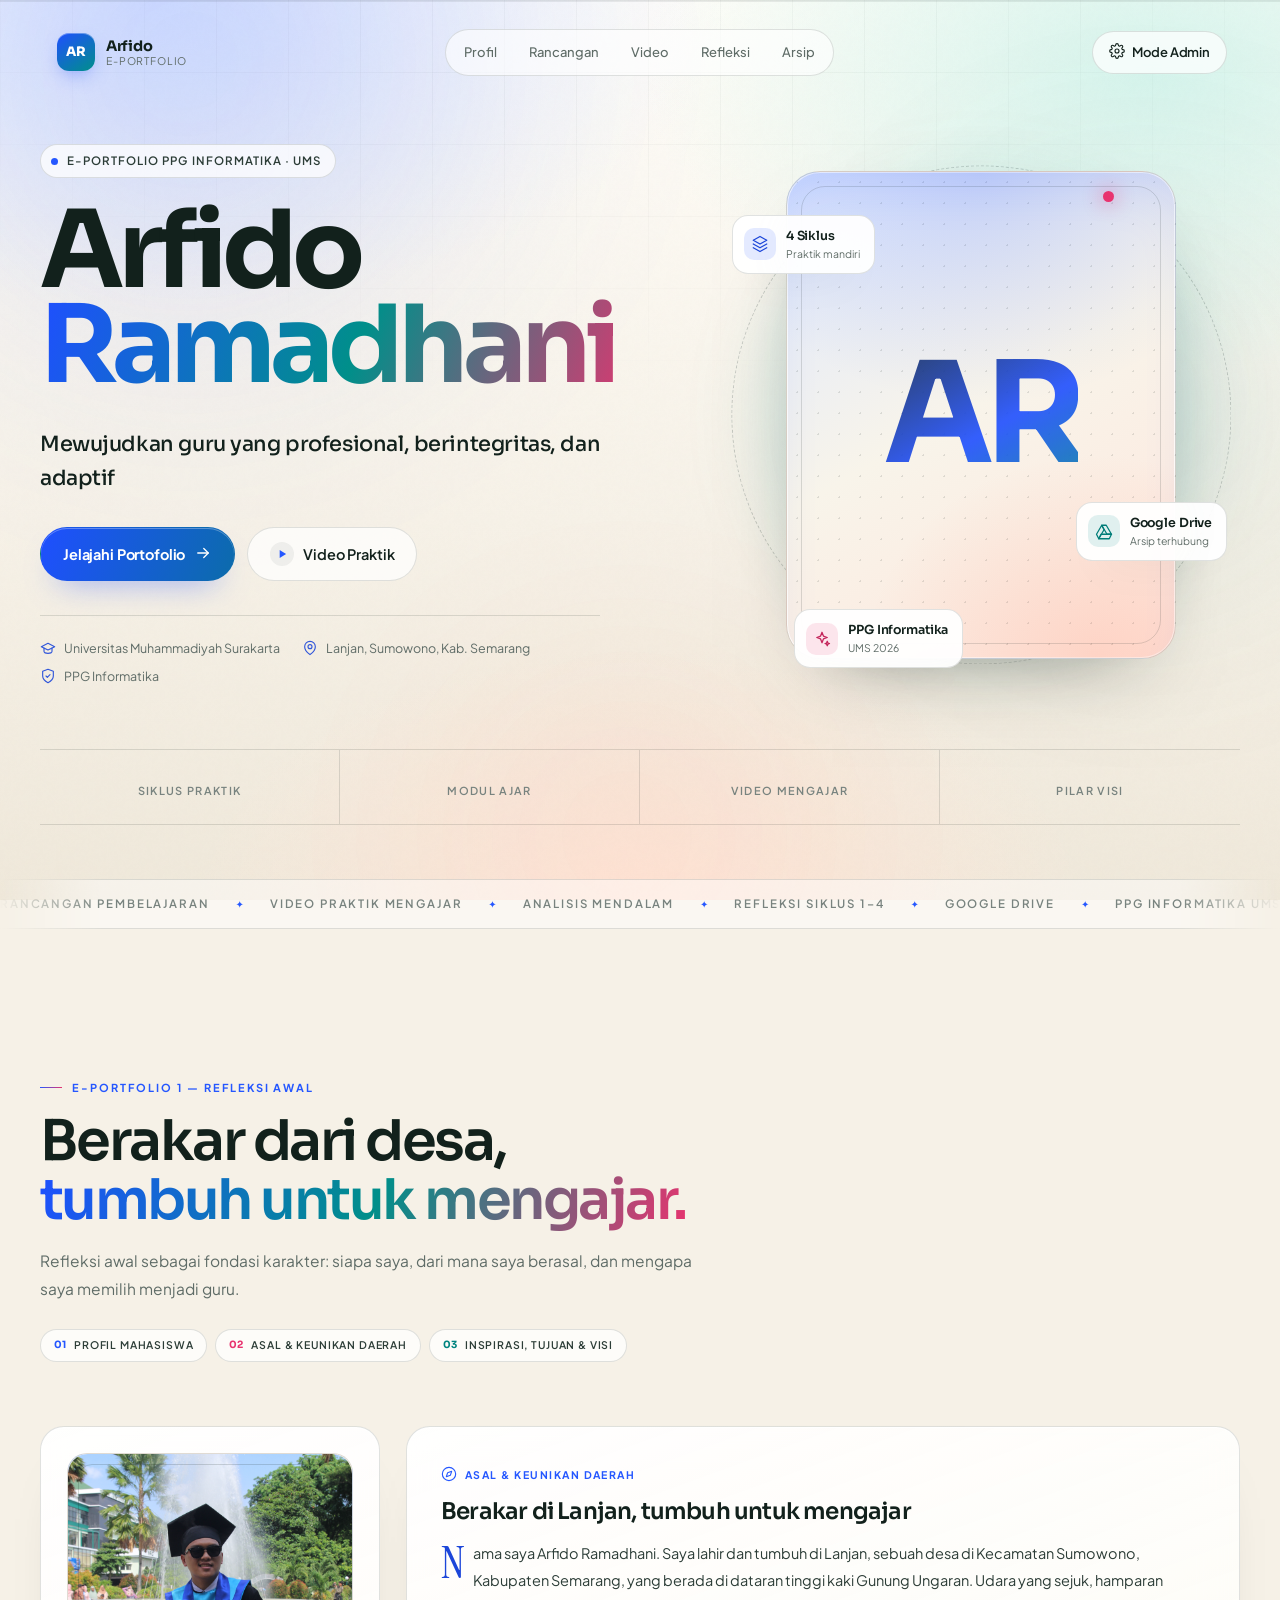
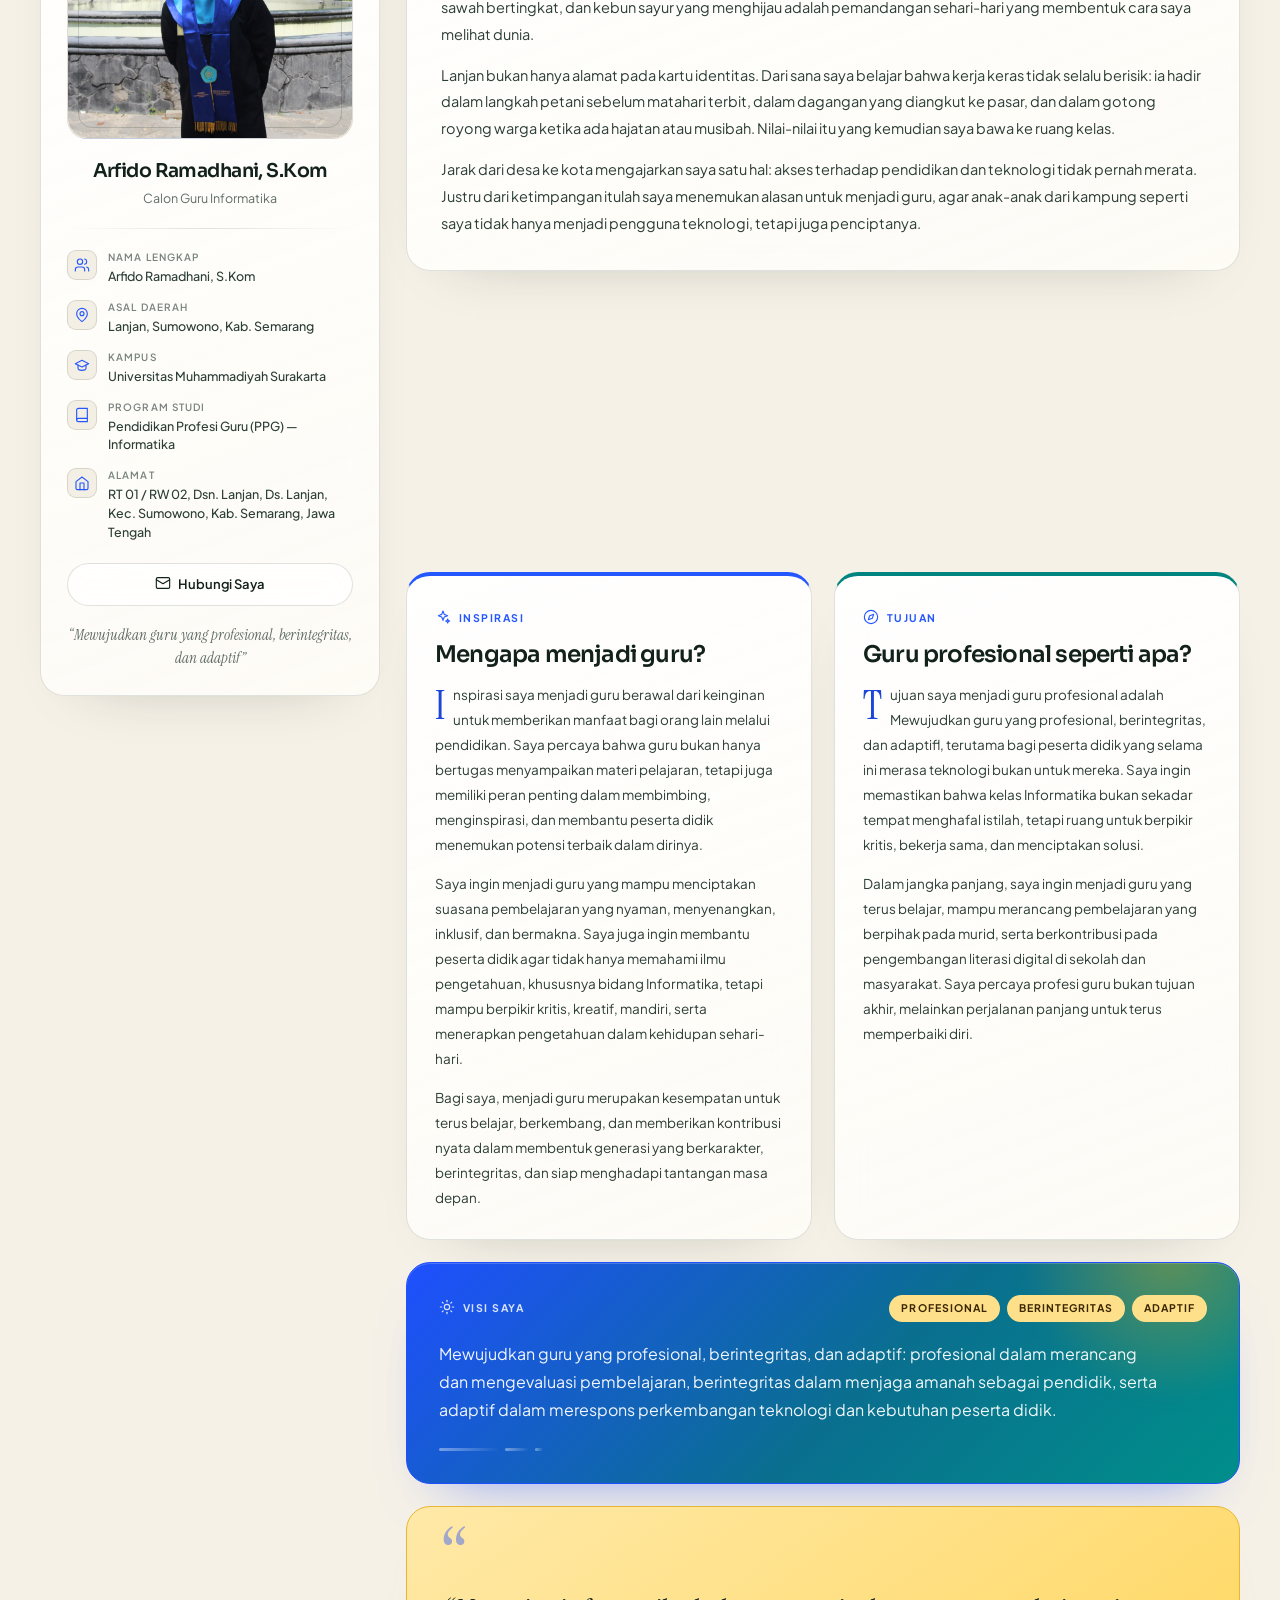
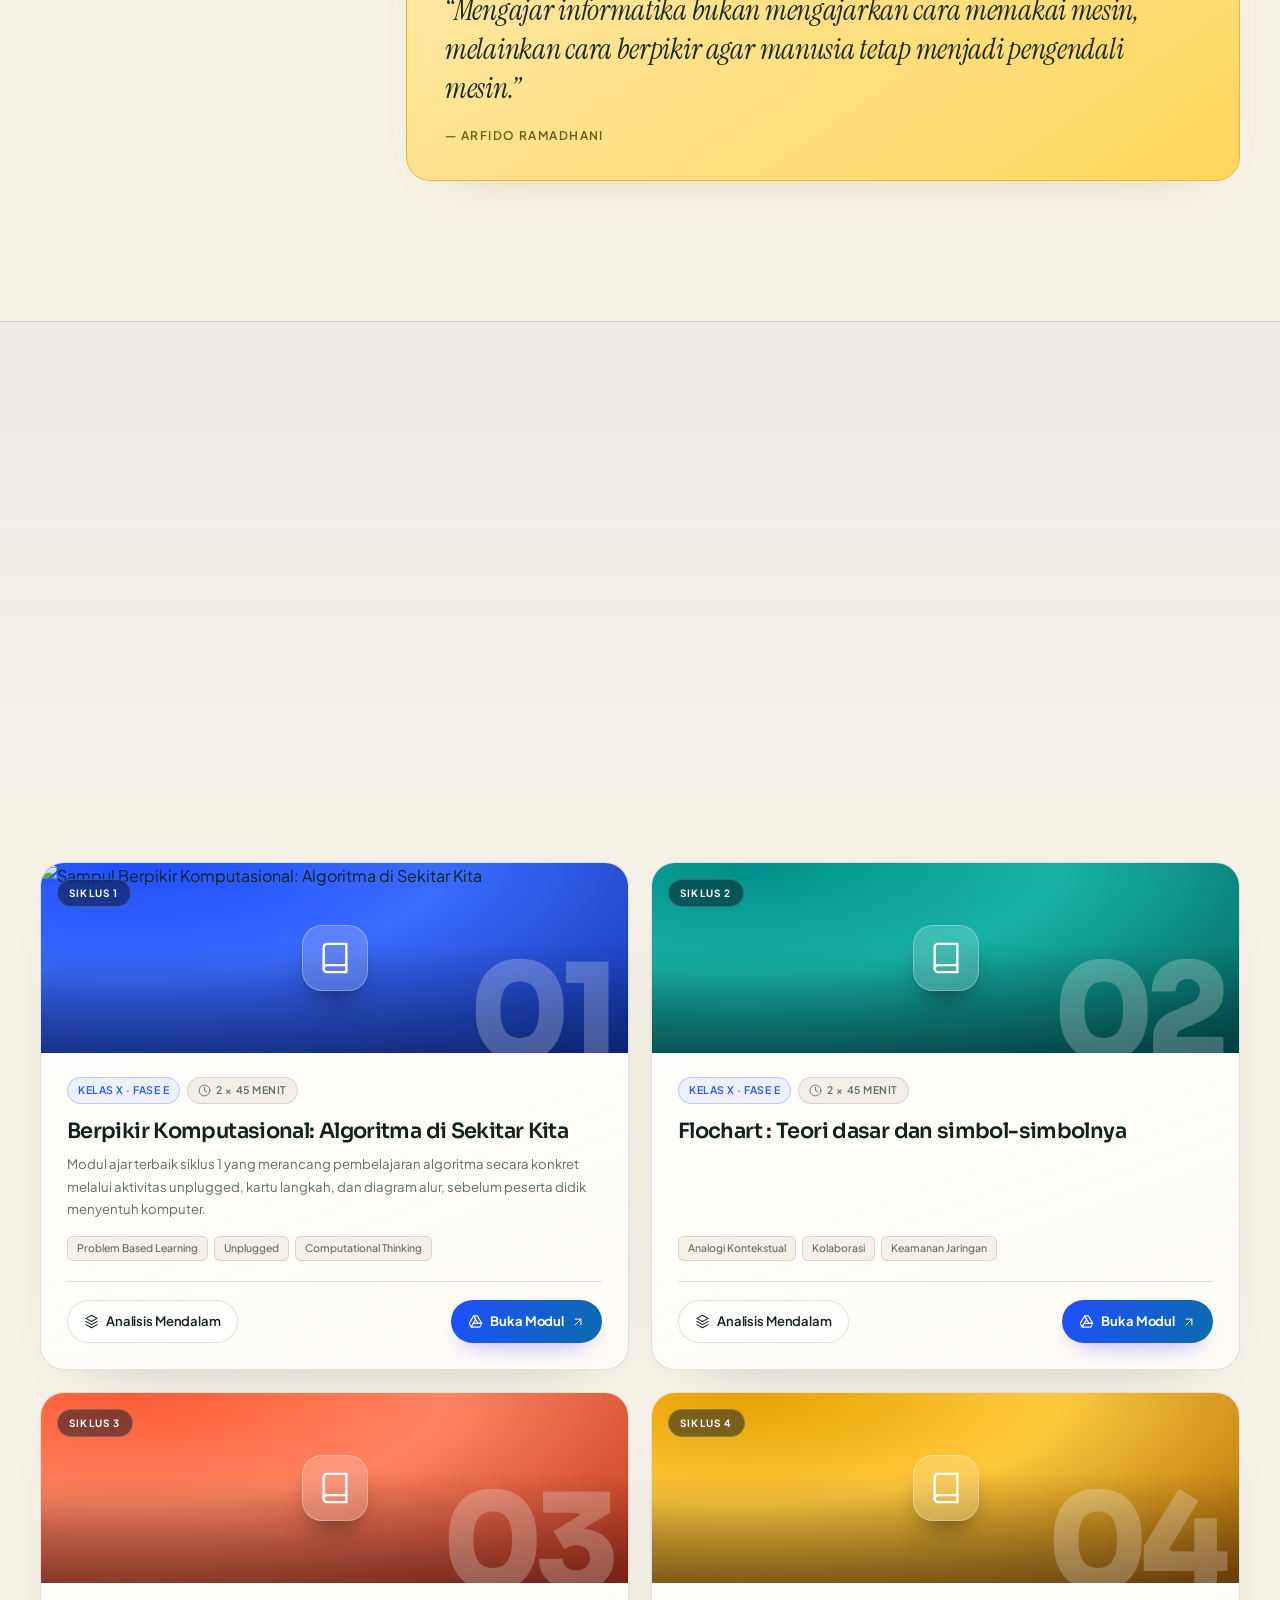
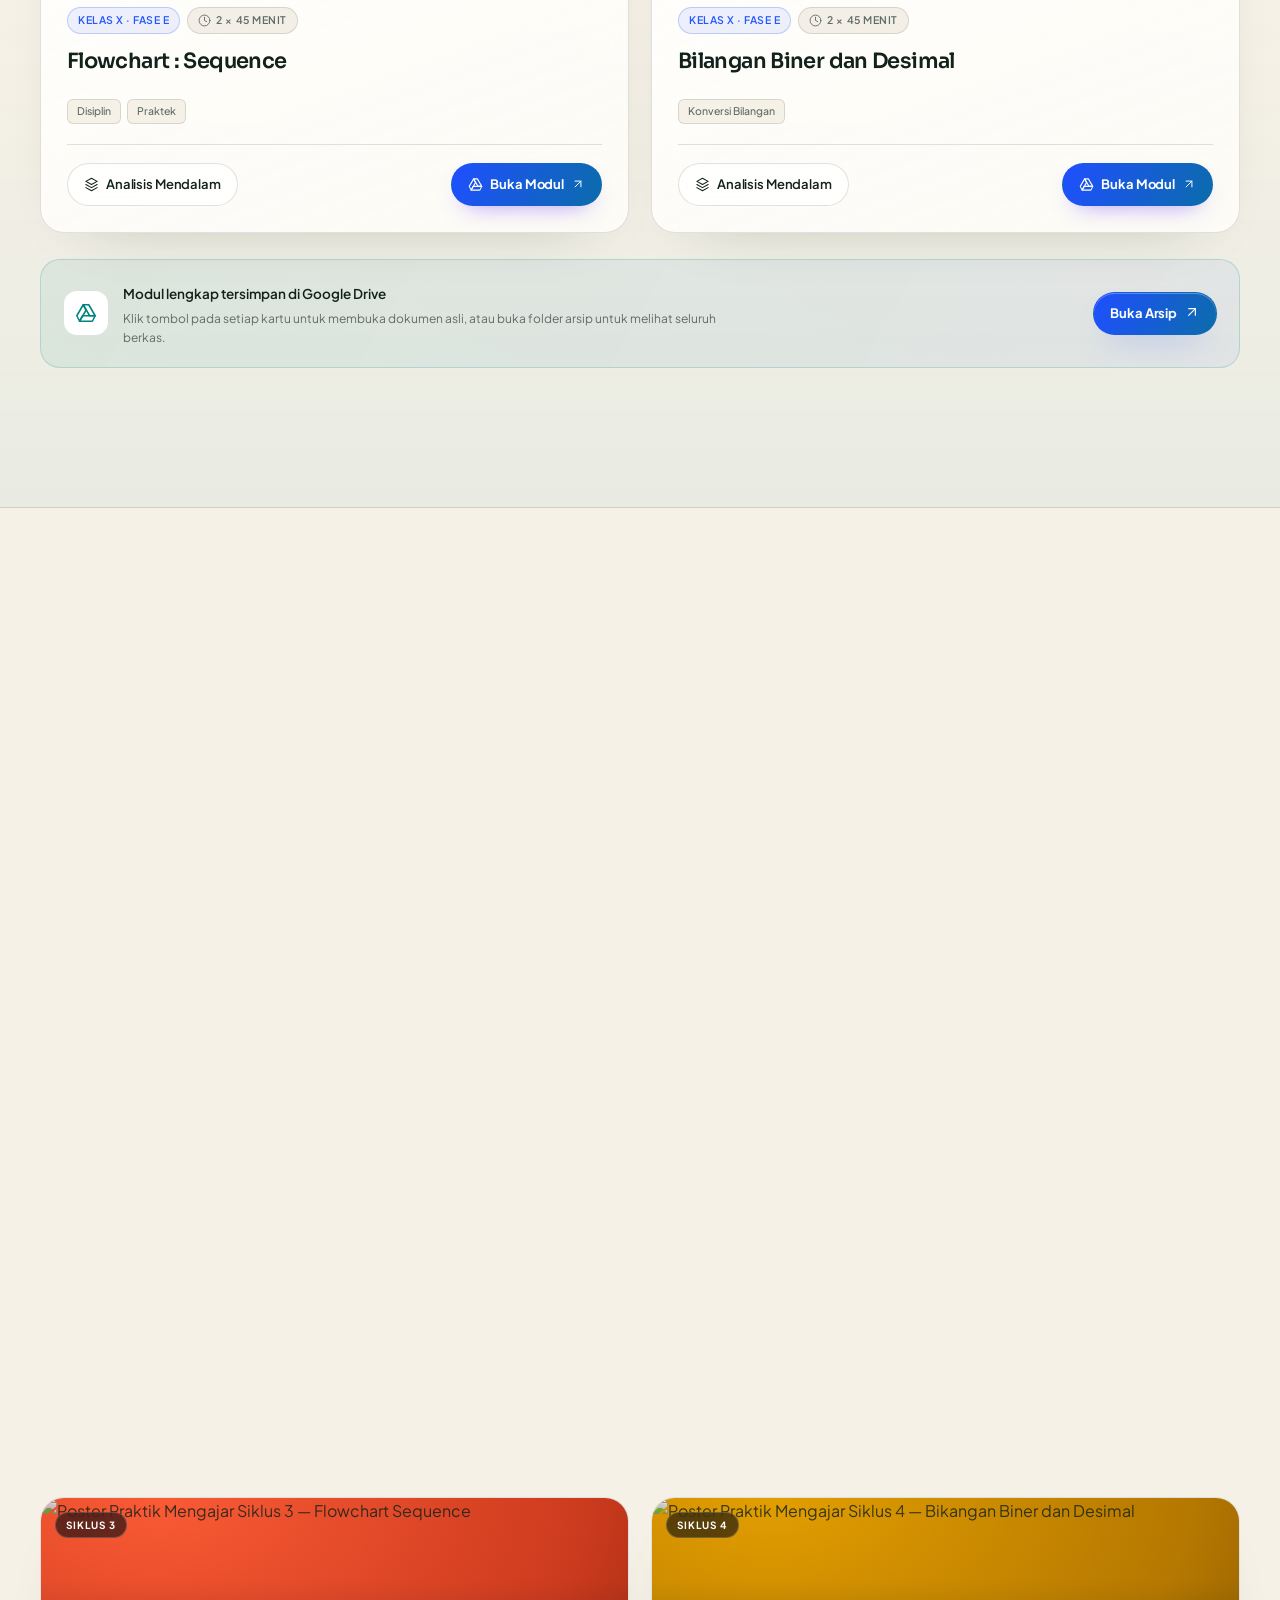
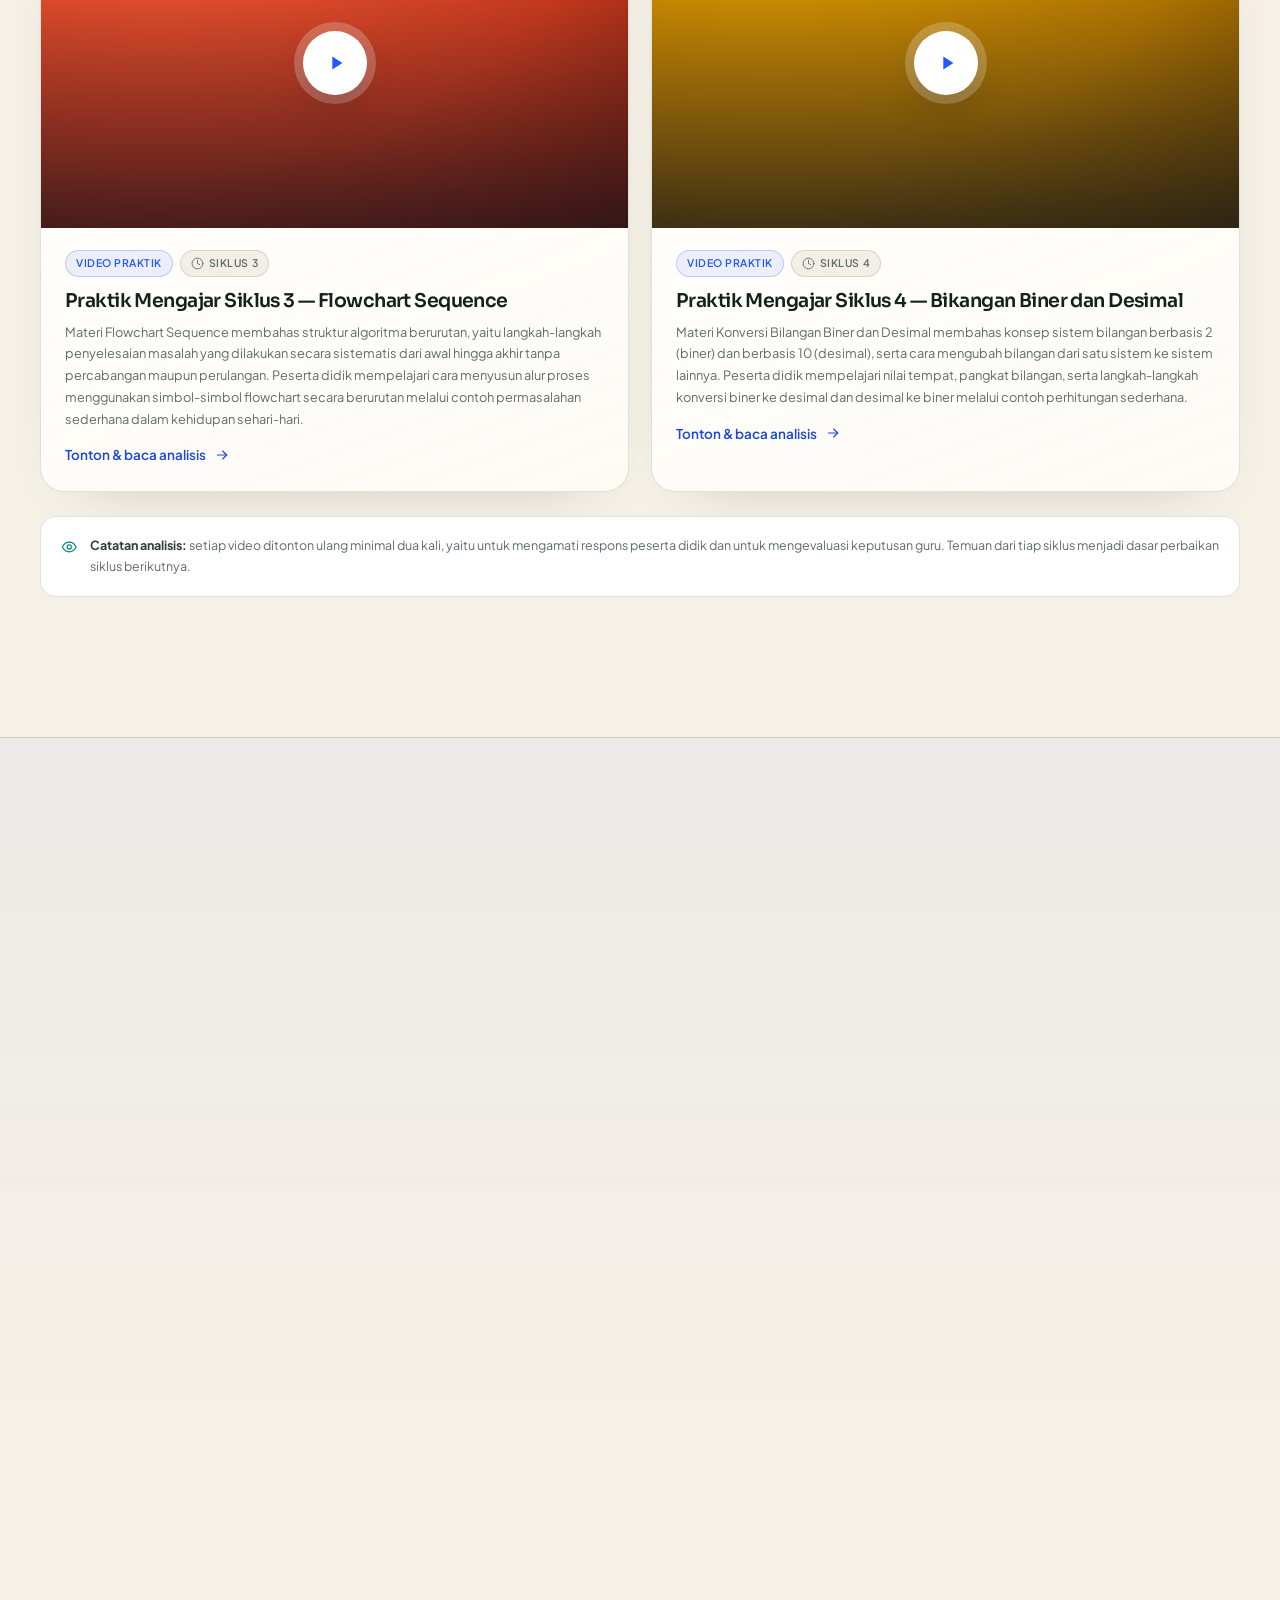
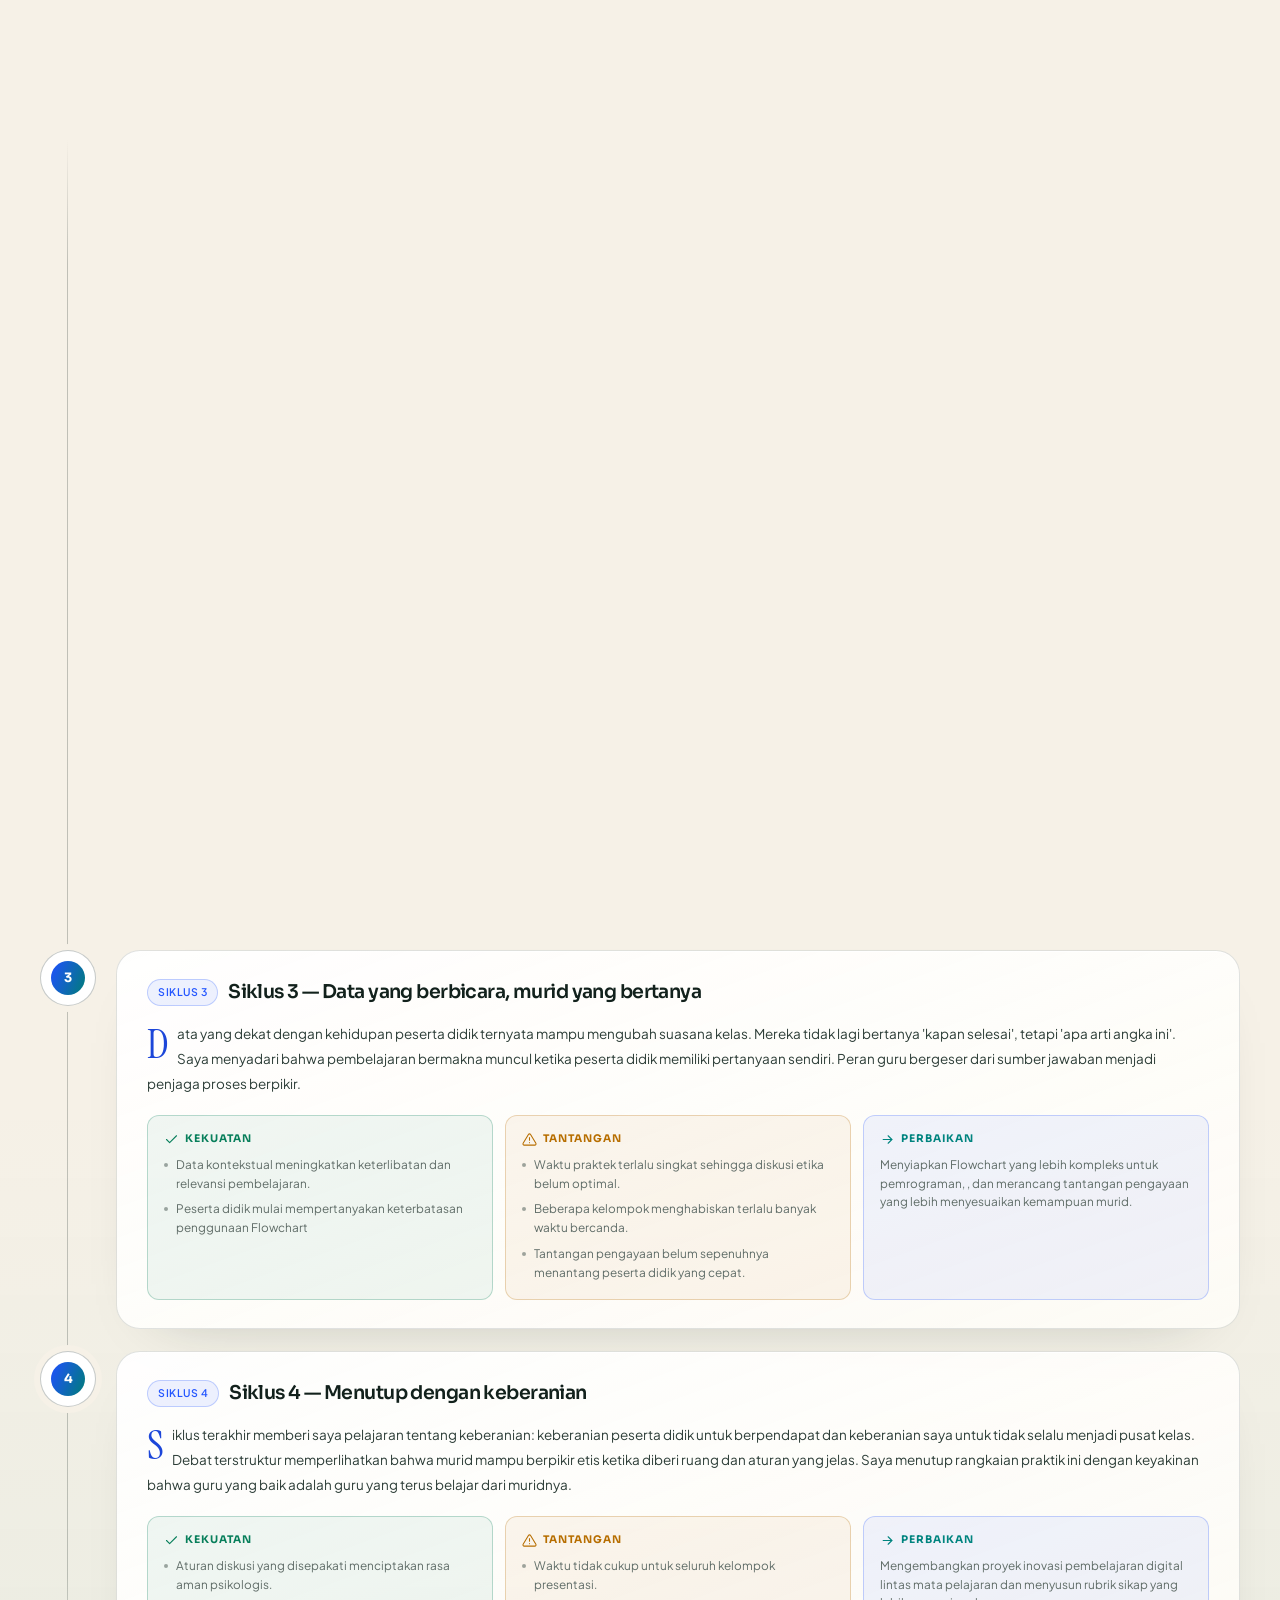
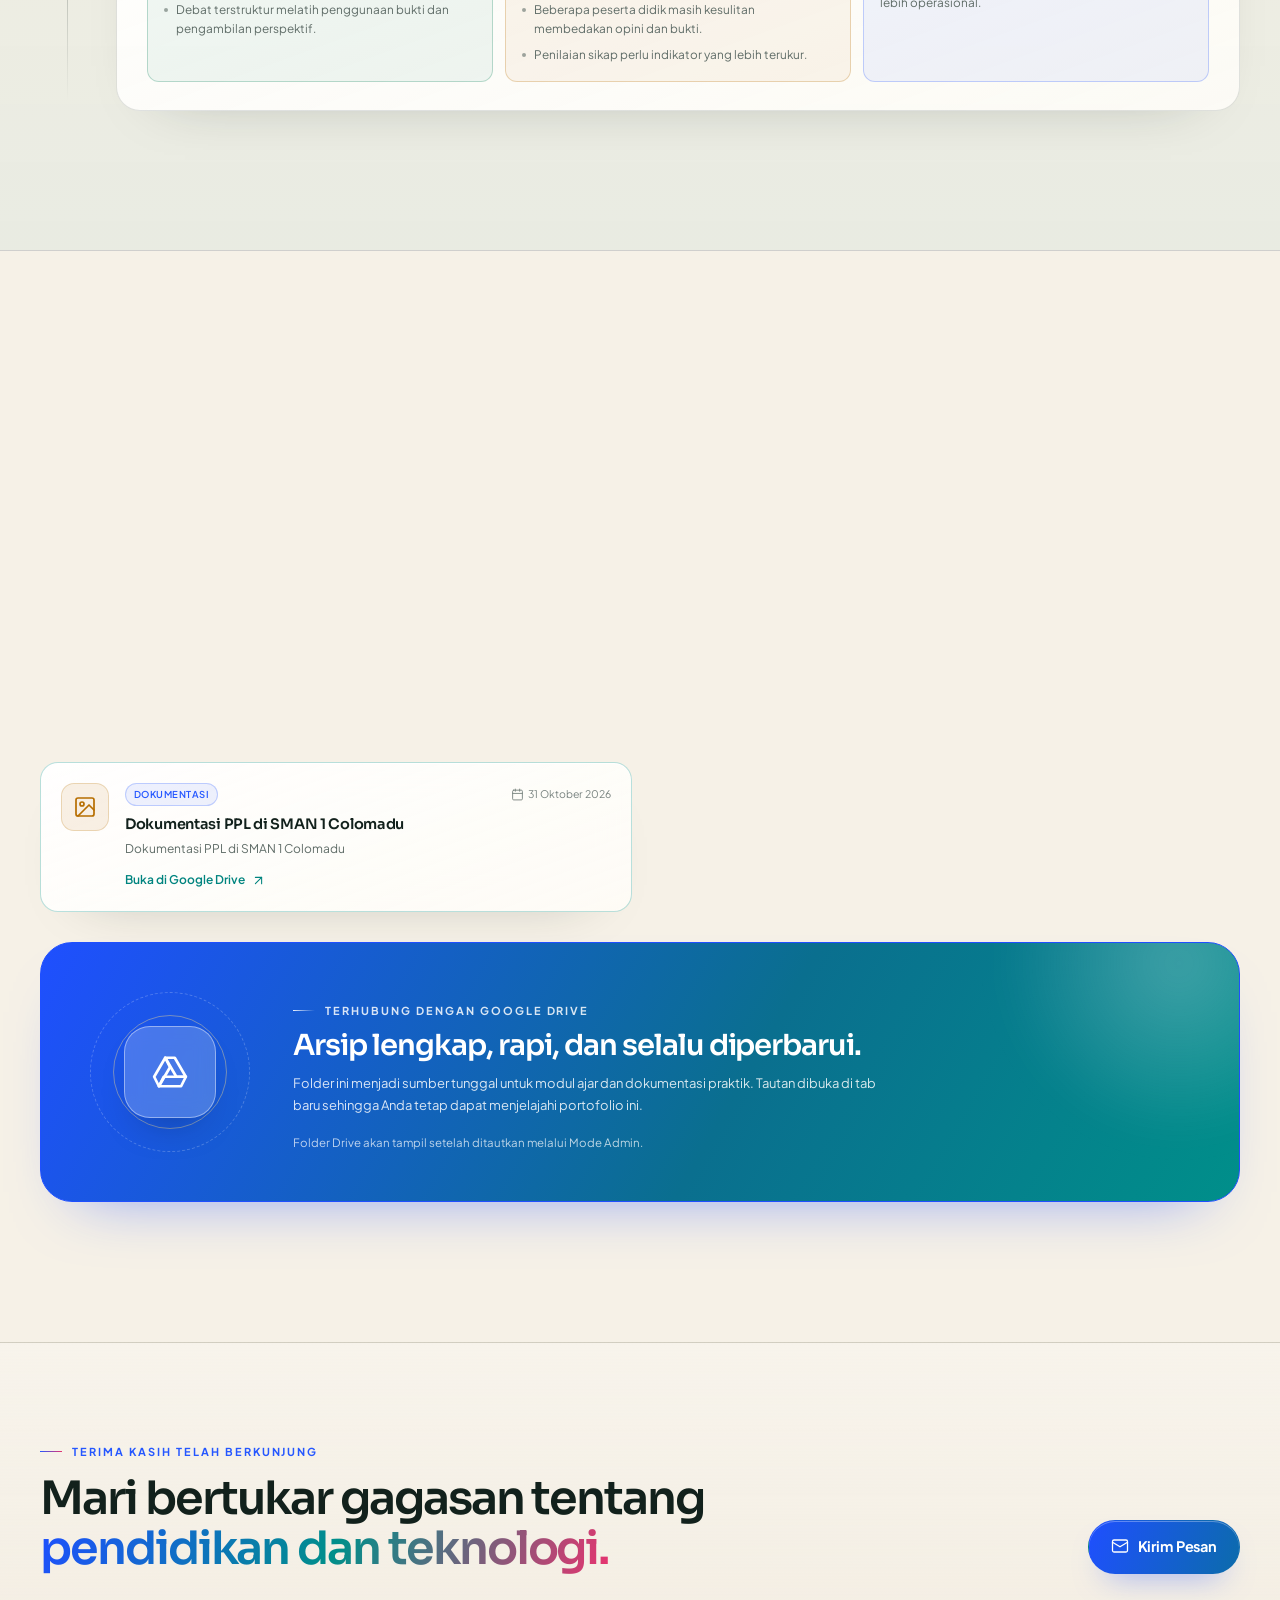
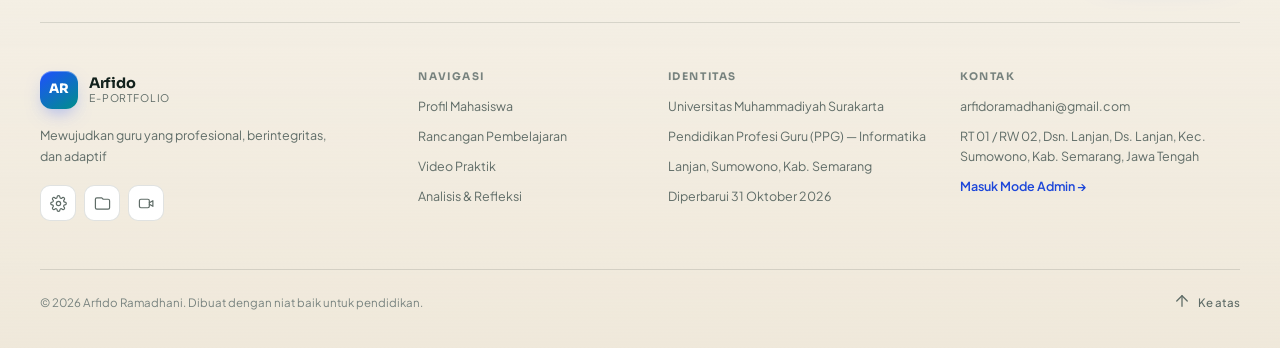
==== commit dca5b9af: "y" ====
--- a/index.html
+++ b/index.html
@@ -144,10 +144,8 @@
         <div class="profile-grid">
           <aside class="profile-card glass reveal">
             <div class="profile-photo" data-media-wrap>
-              <span class="profile-initials" id="profileInitials">AR</span>
-                <span class="profile-initials" id="profileInitials" style="display: none !important;">AR</span>
-                  <img id="profilePhoto" src="assets/pp.JPG" alt="Foto Profil" style="display: block !important; width: 100%; height: 100%; object-fit: cover;" />             
-                 <span class="photo-ring"></span>
+              
+                <img id="profilePhotoStatic" src="assets/pp.JPG" alt="Foto Profil" style="display: block !important; width: 100%; height: 100%; object-fit: cover; border-radius: inherit;" />                 <span class="photo-ring"></span>
             </div>
             <h3 id="profileName">Arfido Ramadhani, S.Kom</h3>
             <p class="profile-role" id="profileRole"></p>
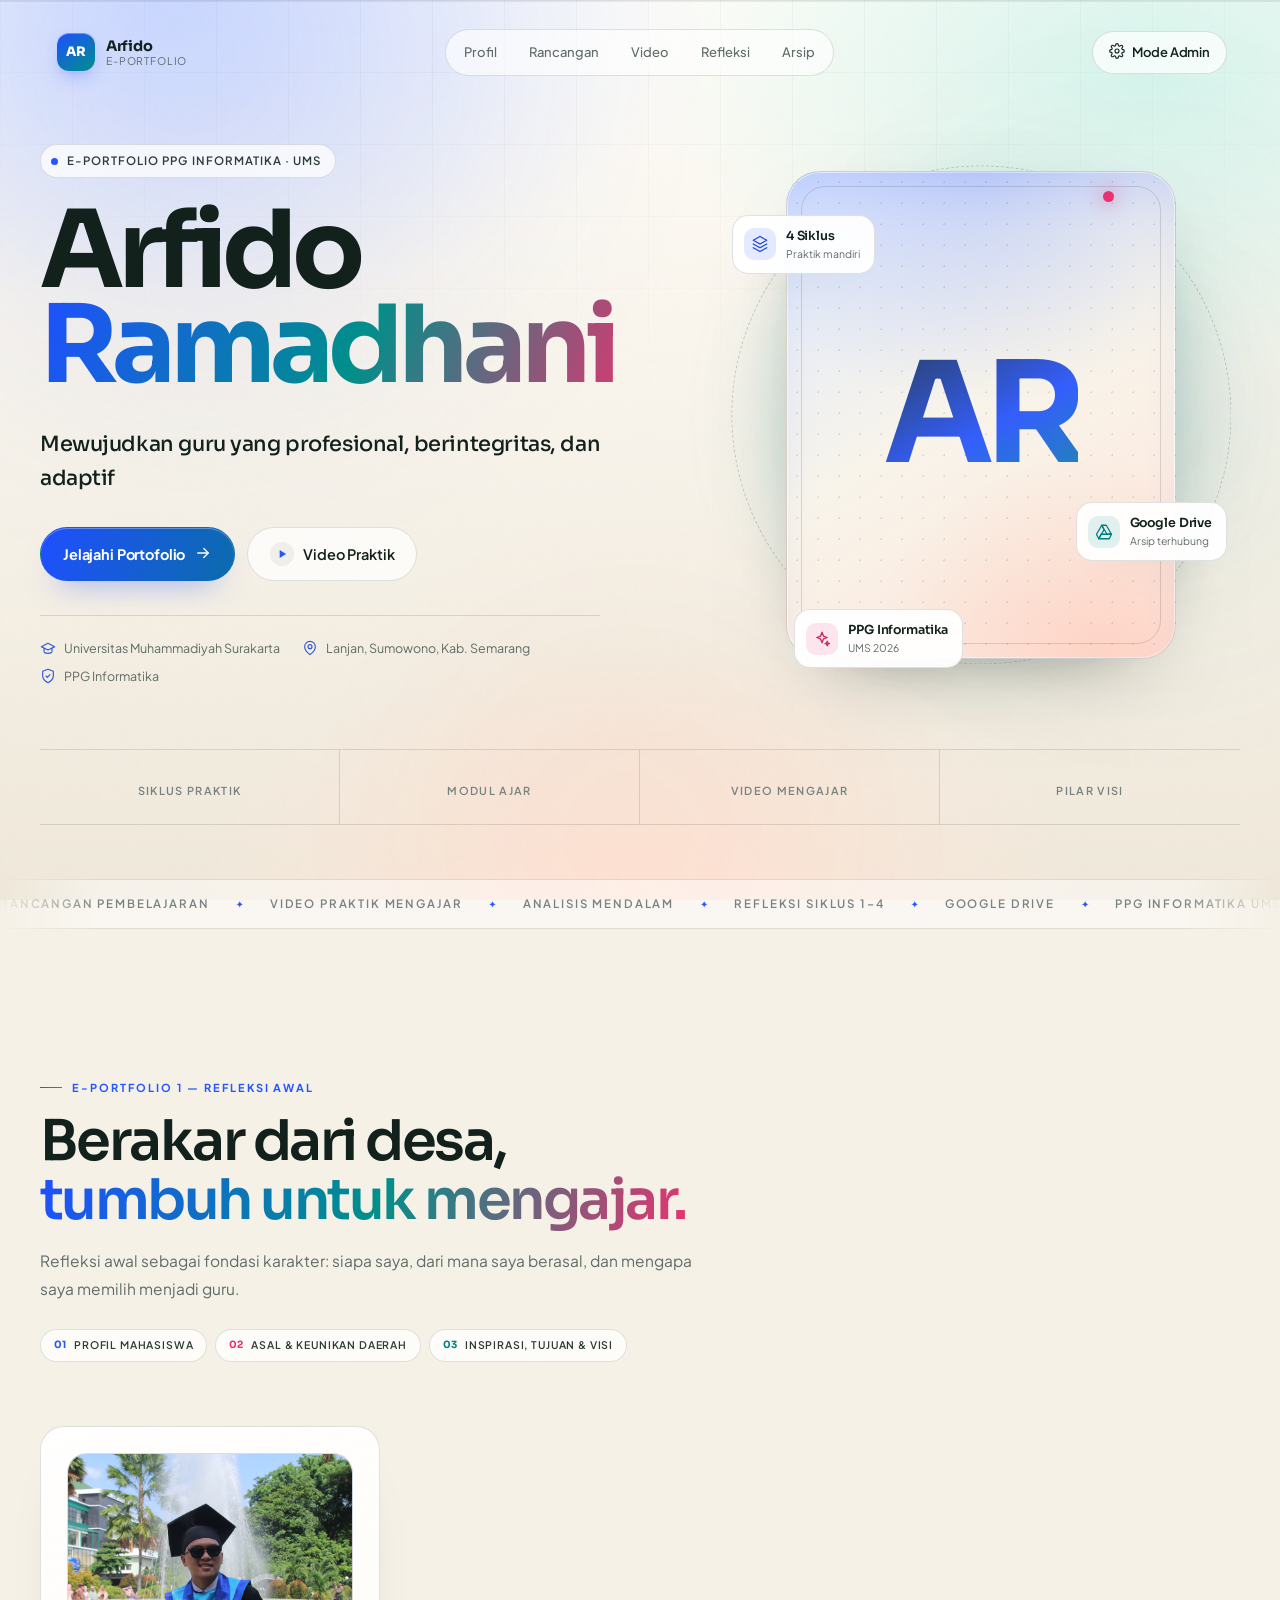
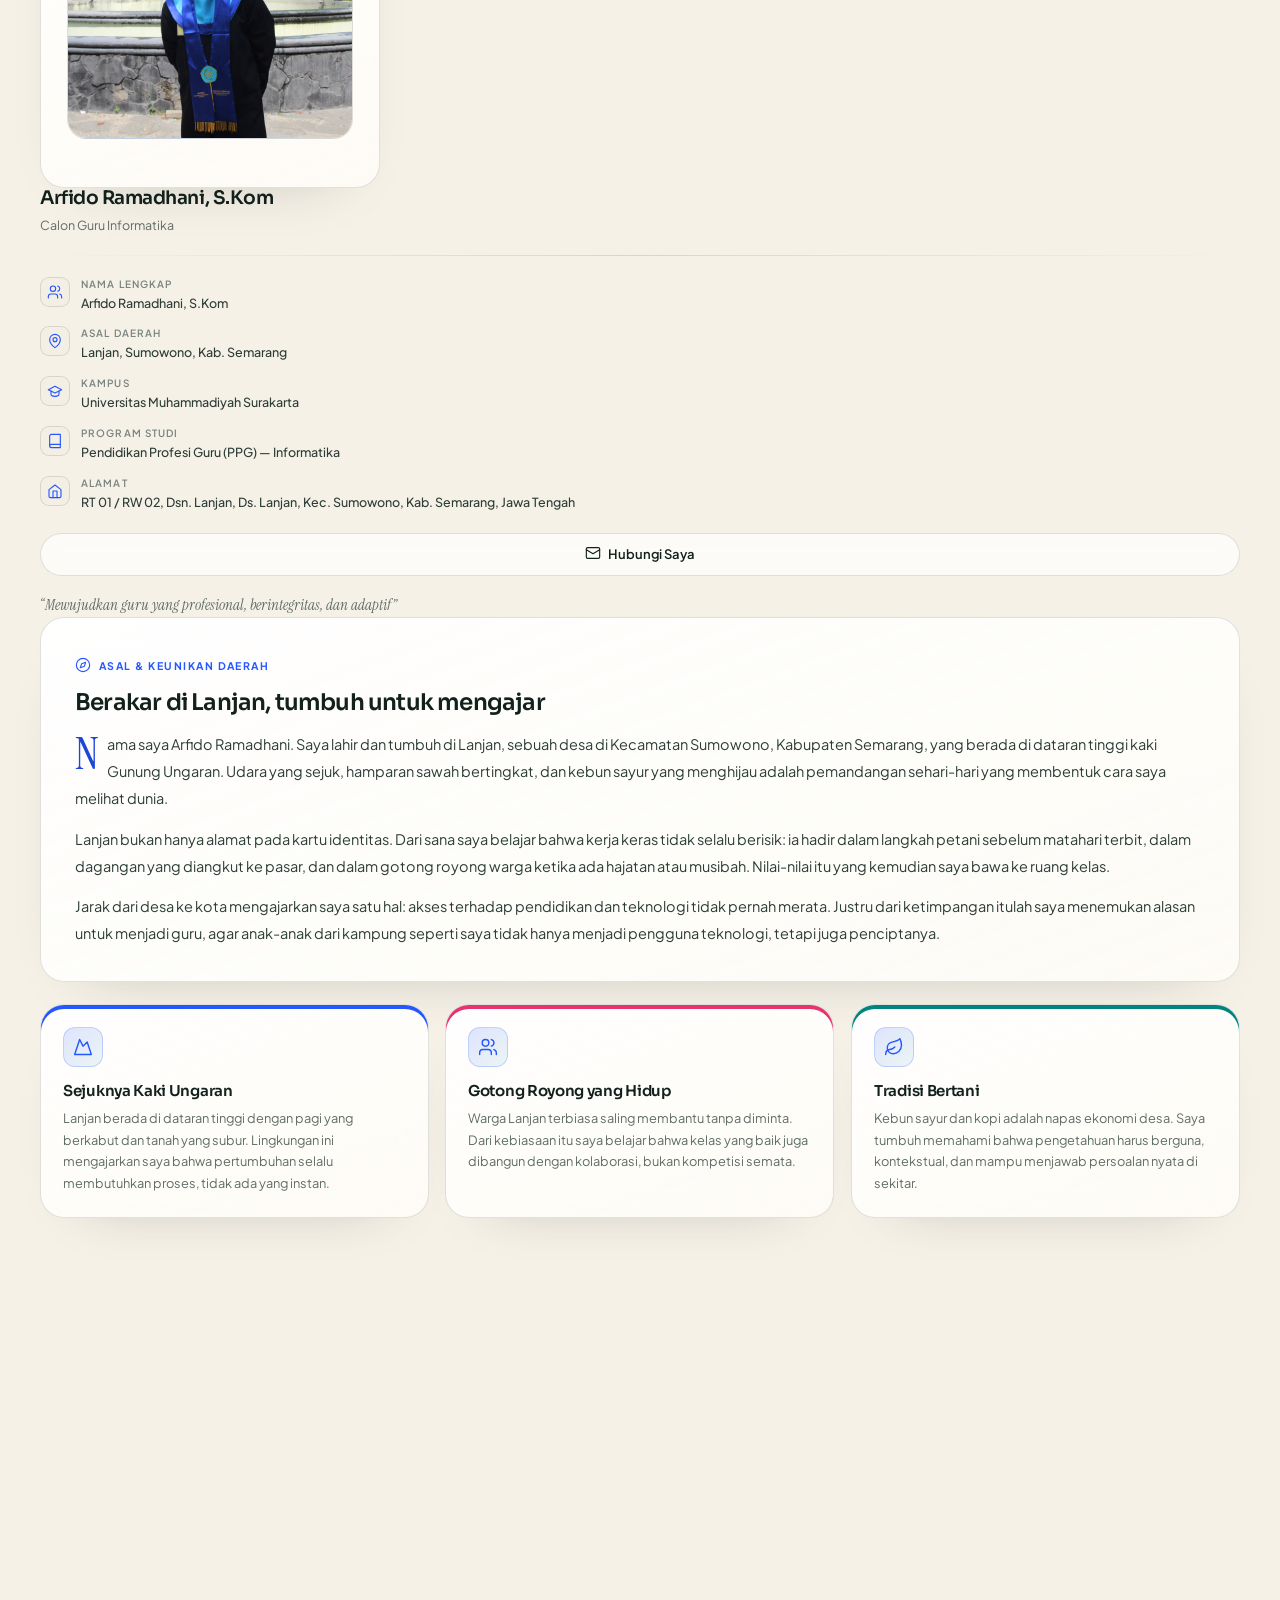
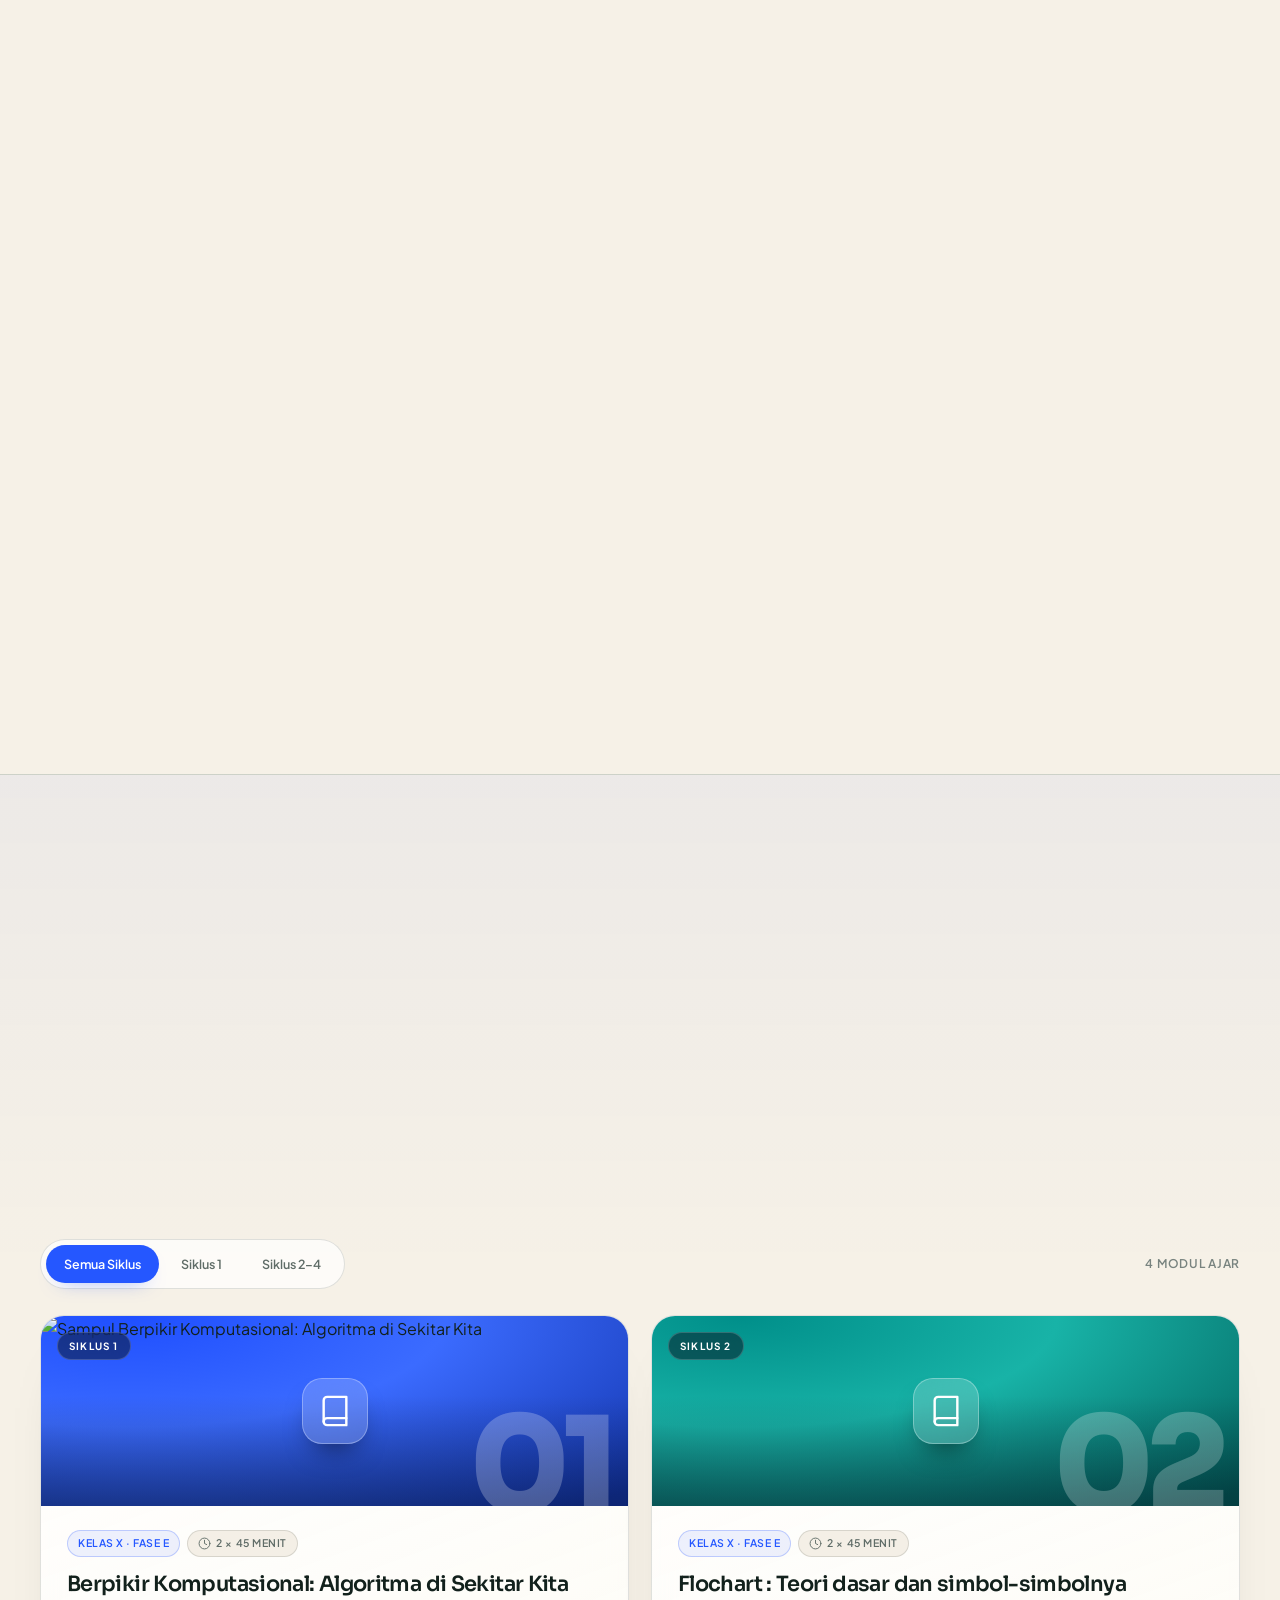
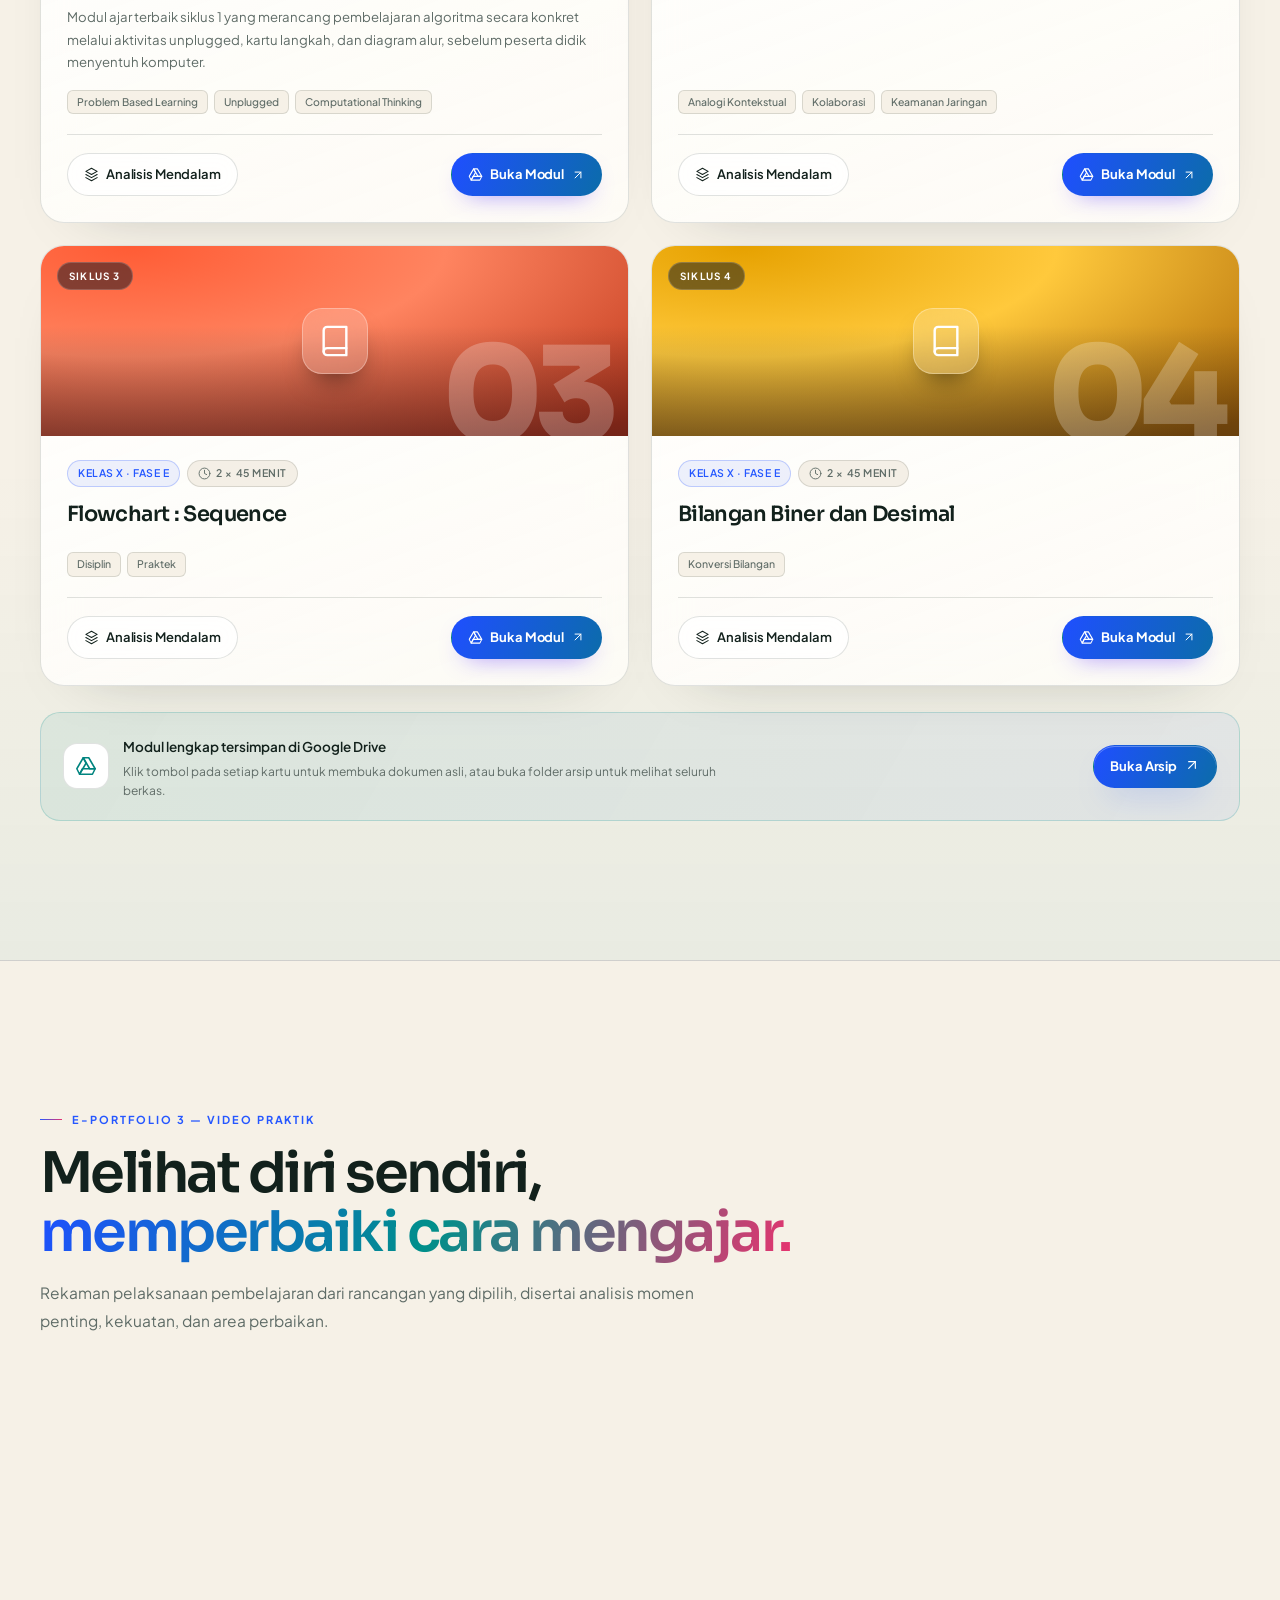
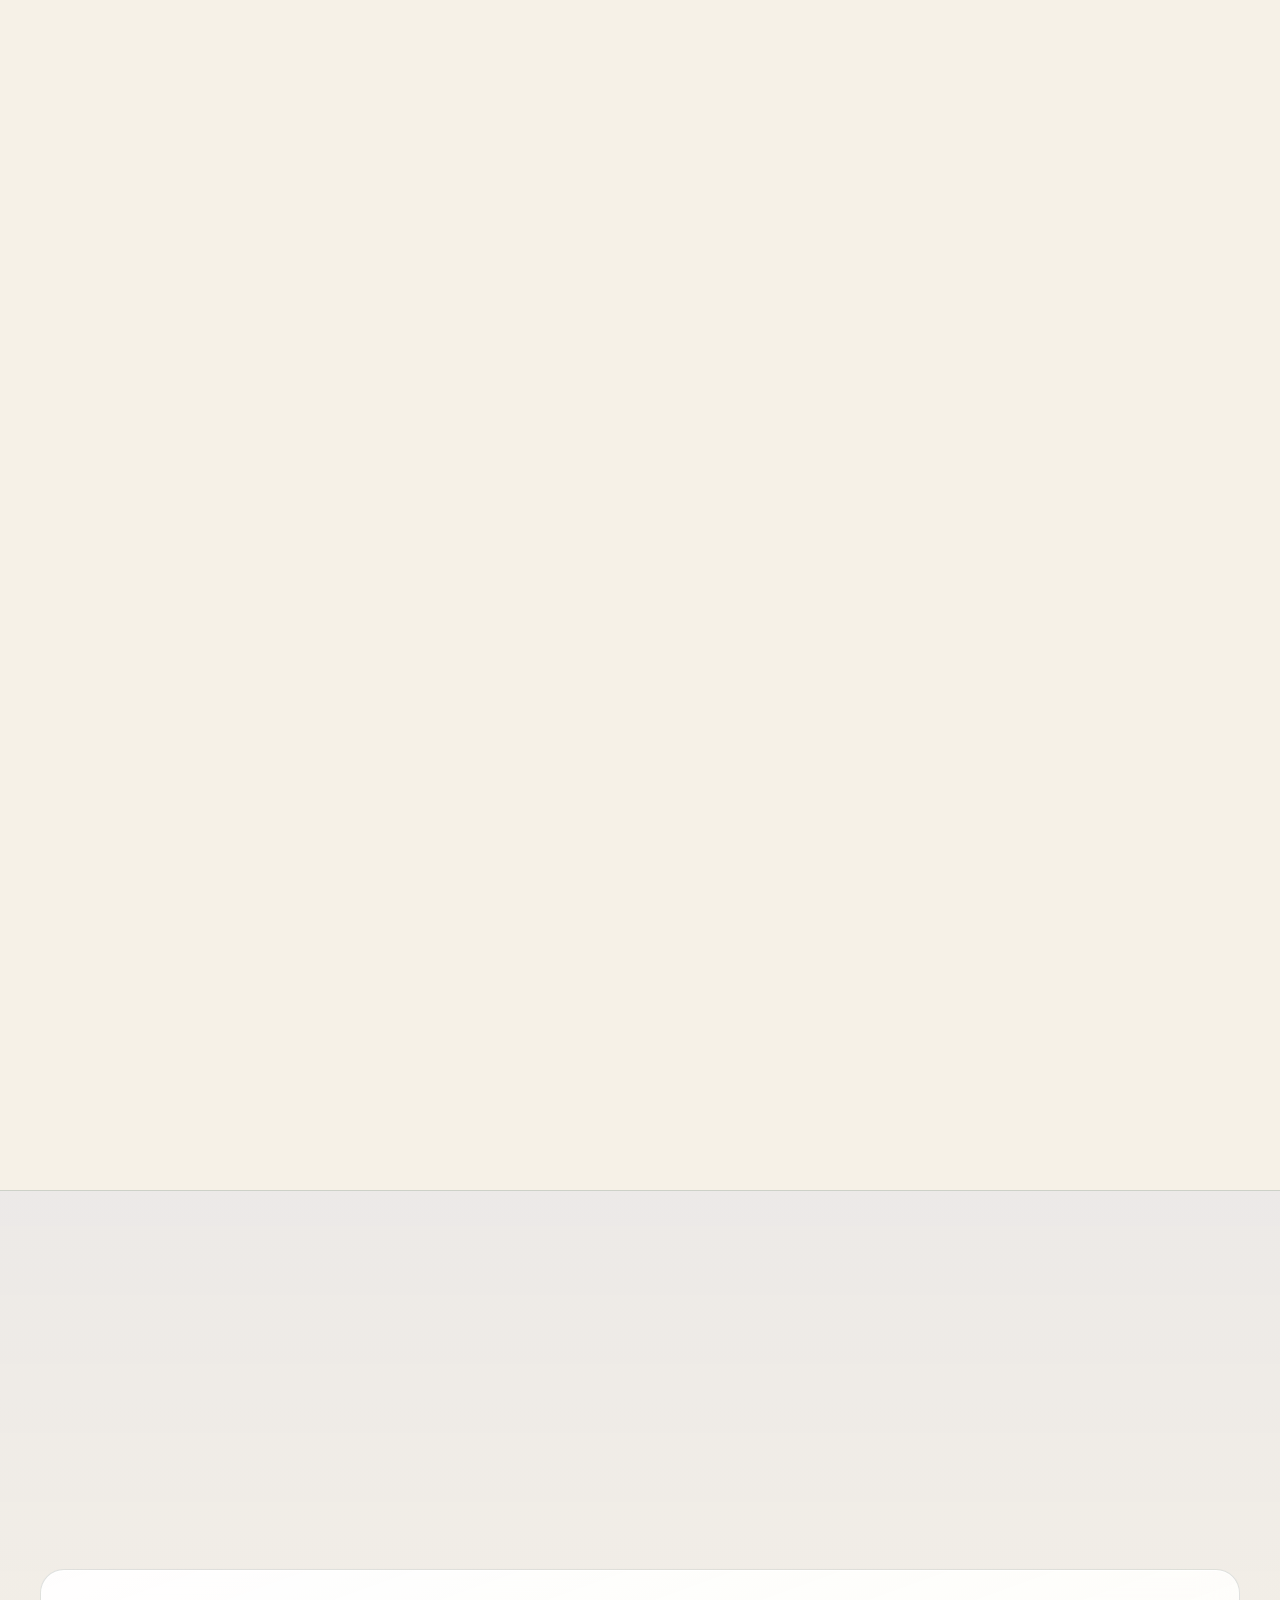
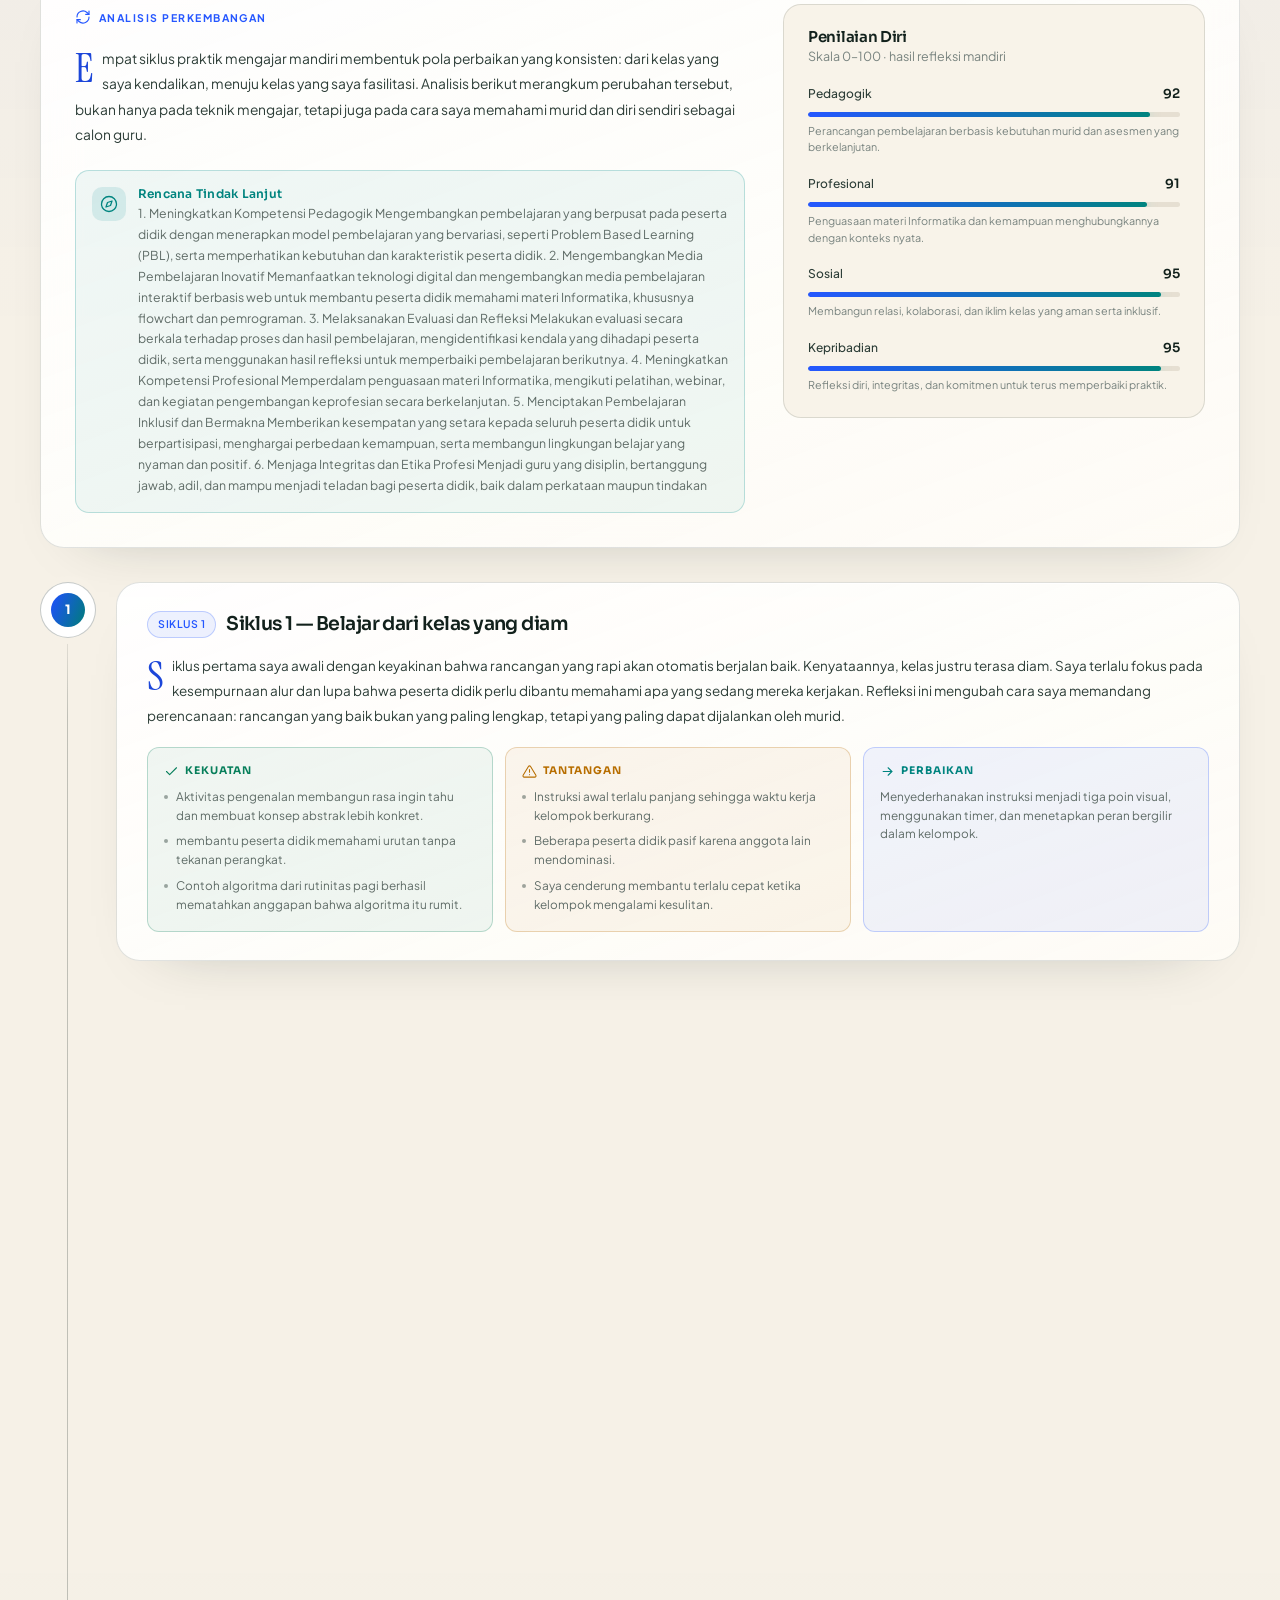
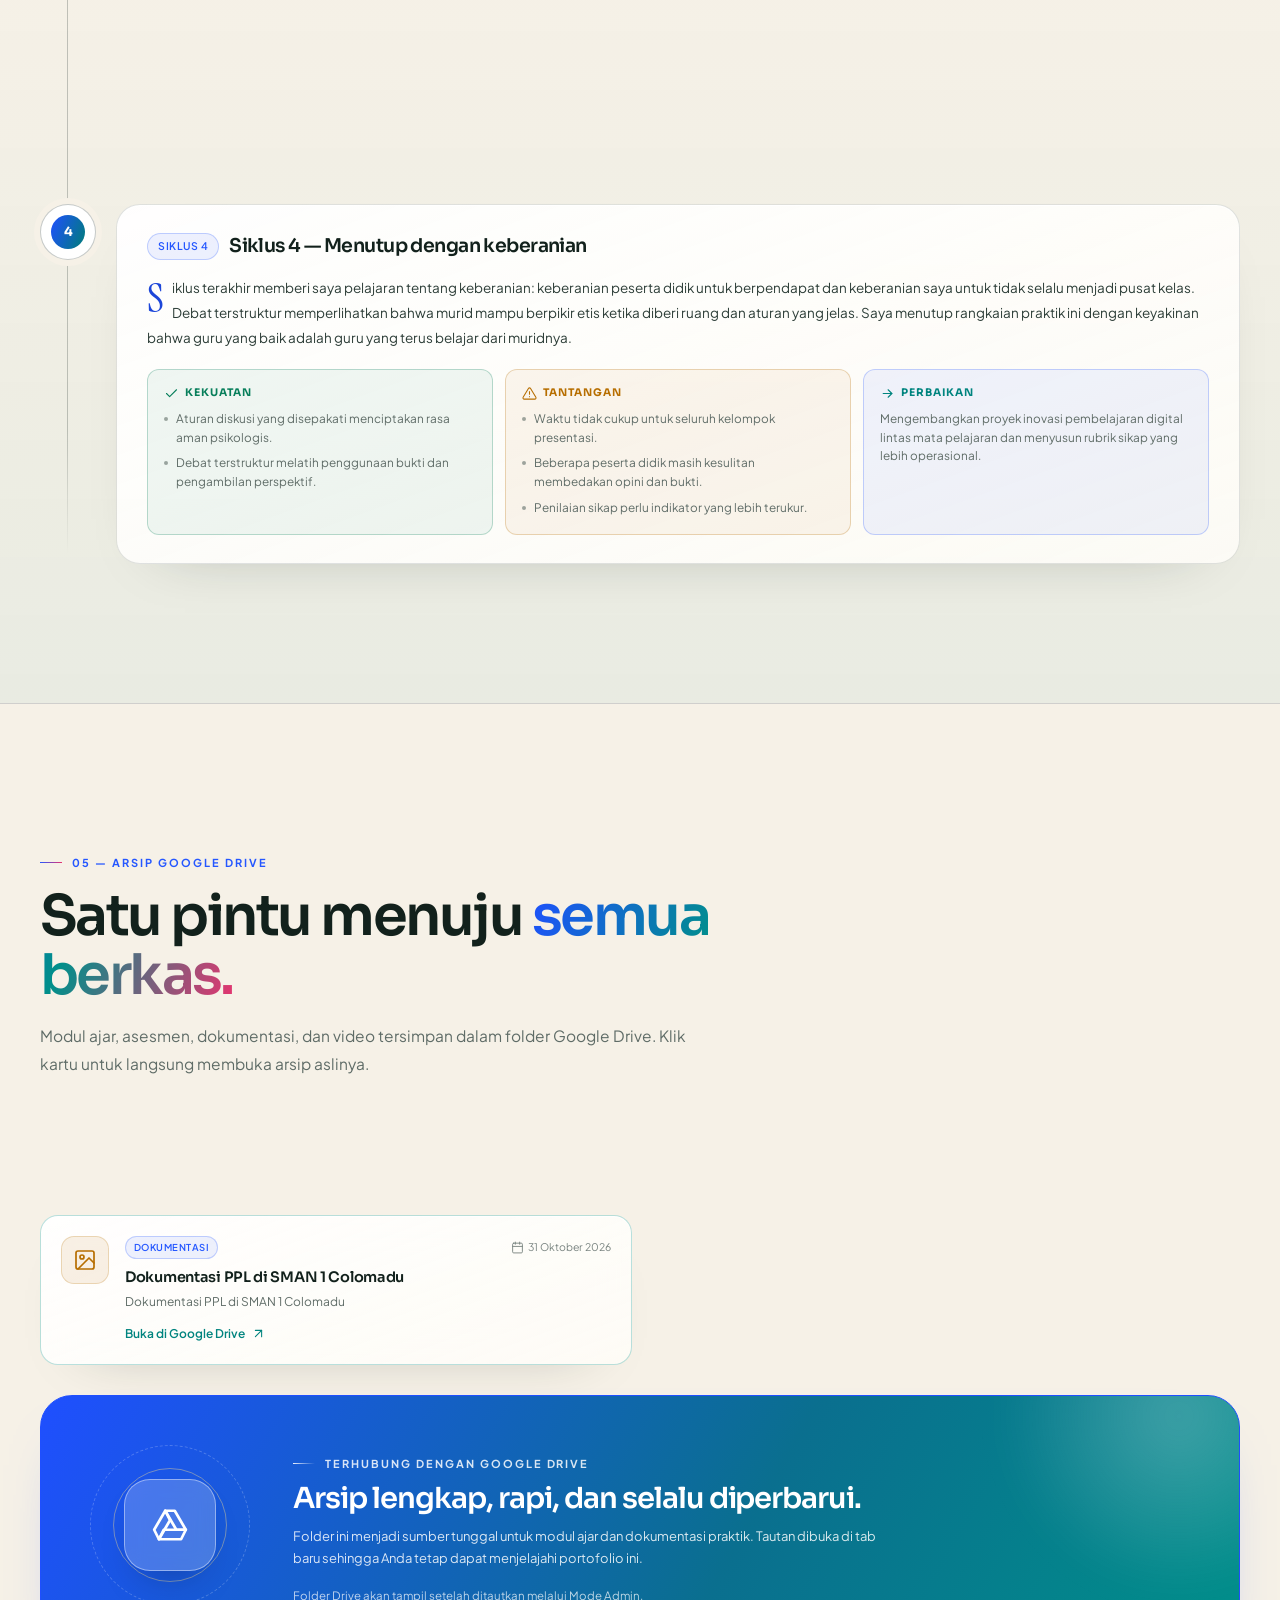
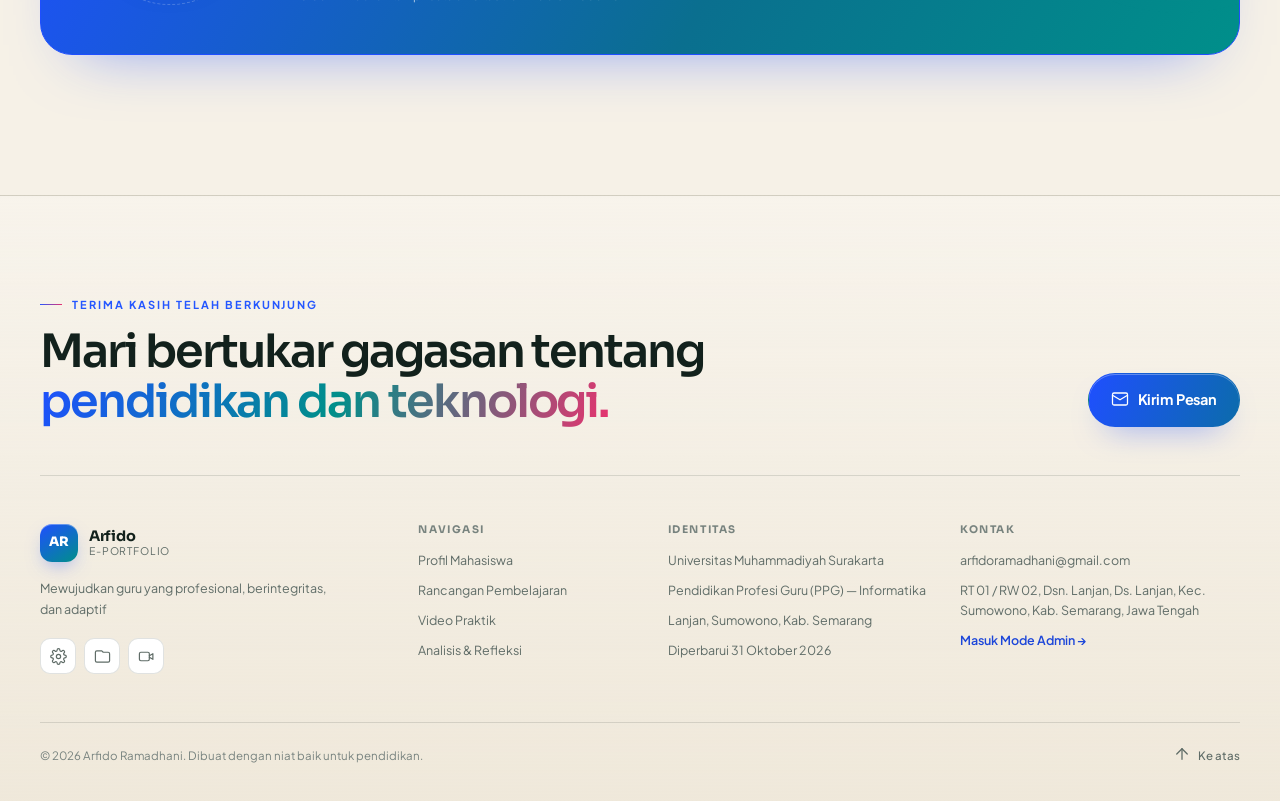
==== commit ad0d09ee: "t" ====
--- a/index.html
+++ b/index.html
@@ -143,10 +143,9 @@
 
         <div class="profile-grid">
           <aside class="profile-card glass reveal">
-            <div class="profile-photo" data-media-wrap>
-              
-                <img id="profilePhotoStatic" src="assets/pp.JPG" alt="Foto Profil" style="display: block !important; width: 100%; height: 100%; object-fit: cover; border-radius: inherit;" />                 <span class="photo-ring"></span>
-            </div>
+            <div class="profile-photo">
+                <img id="profilePhotoStatic" src="assets/pp.JPG" alt="Foto Profil" style="display: block !important; width: 100%; height: 100%; object-fit: cover;" />
+            </div>            </div>
             <h3 id="profileName">Arfido Ramadhani, S.Kom</h3>
             <p class="profile-role" id="profileRole"></p>
             <div class="profile-divider"></div>
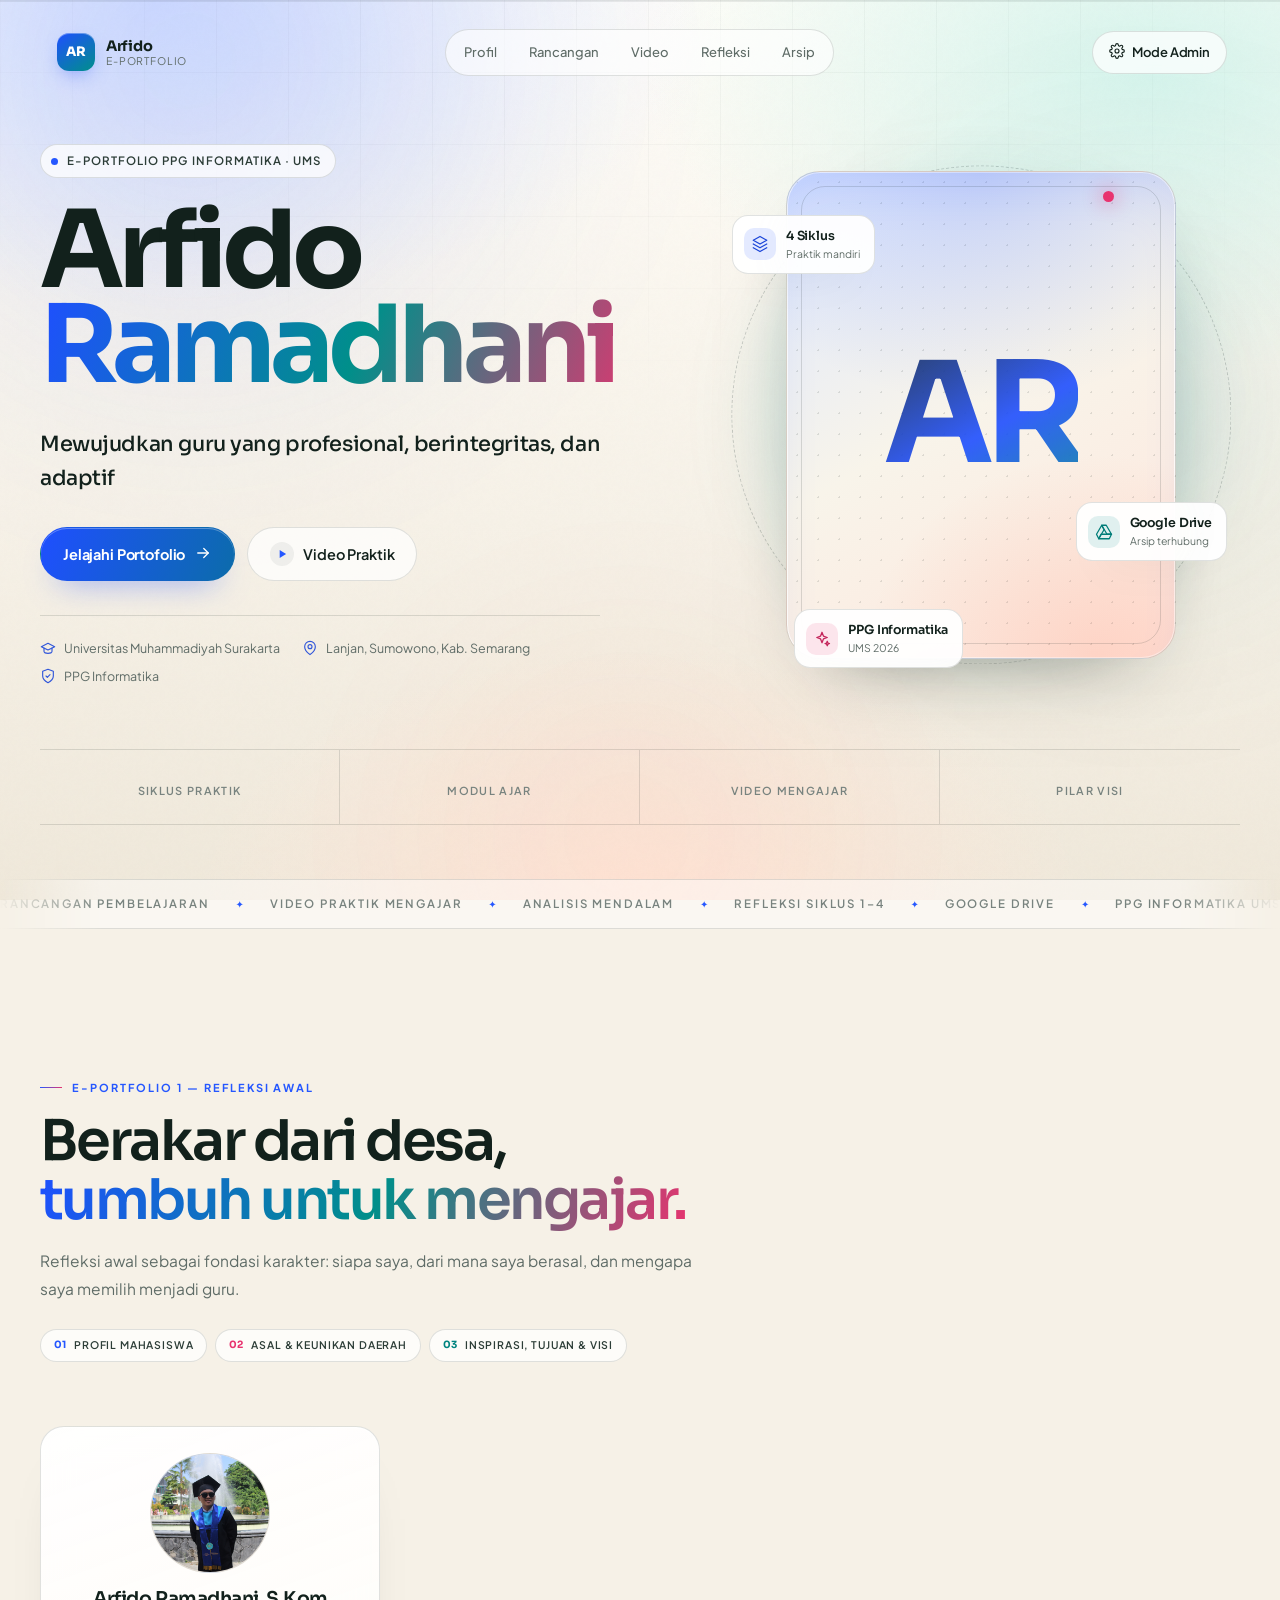
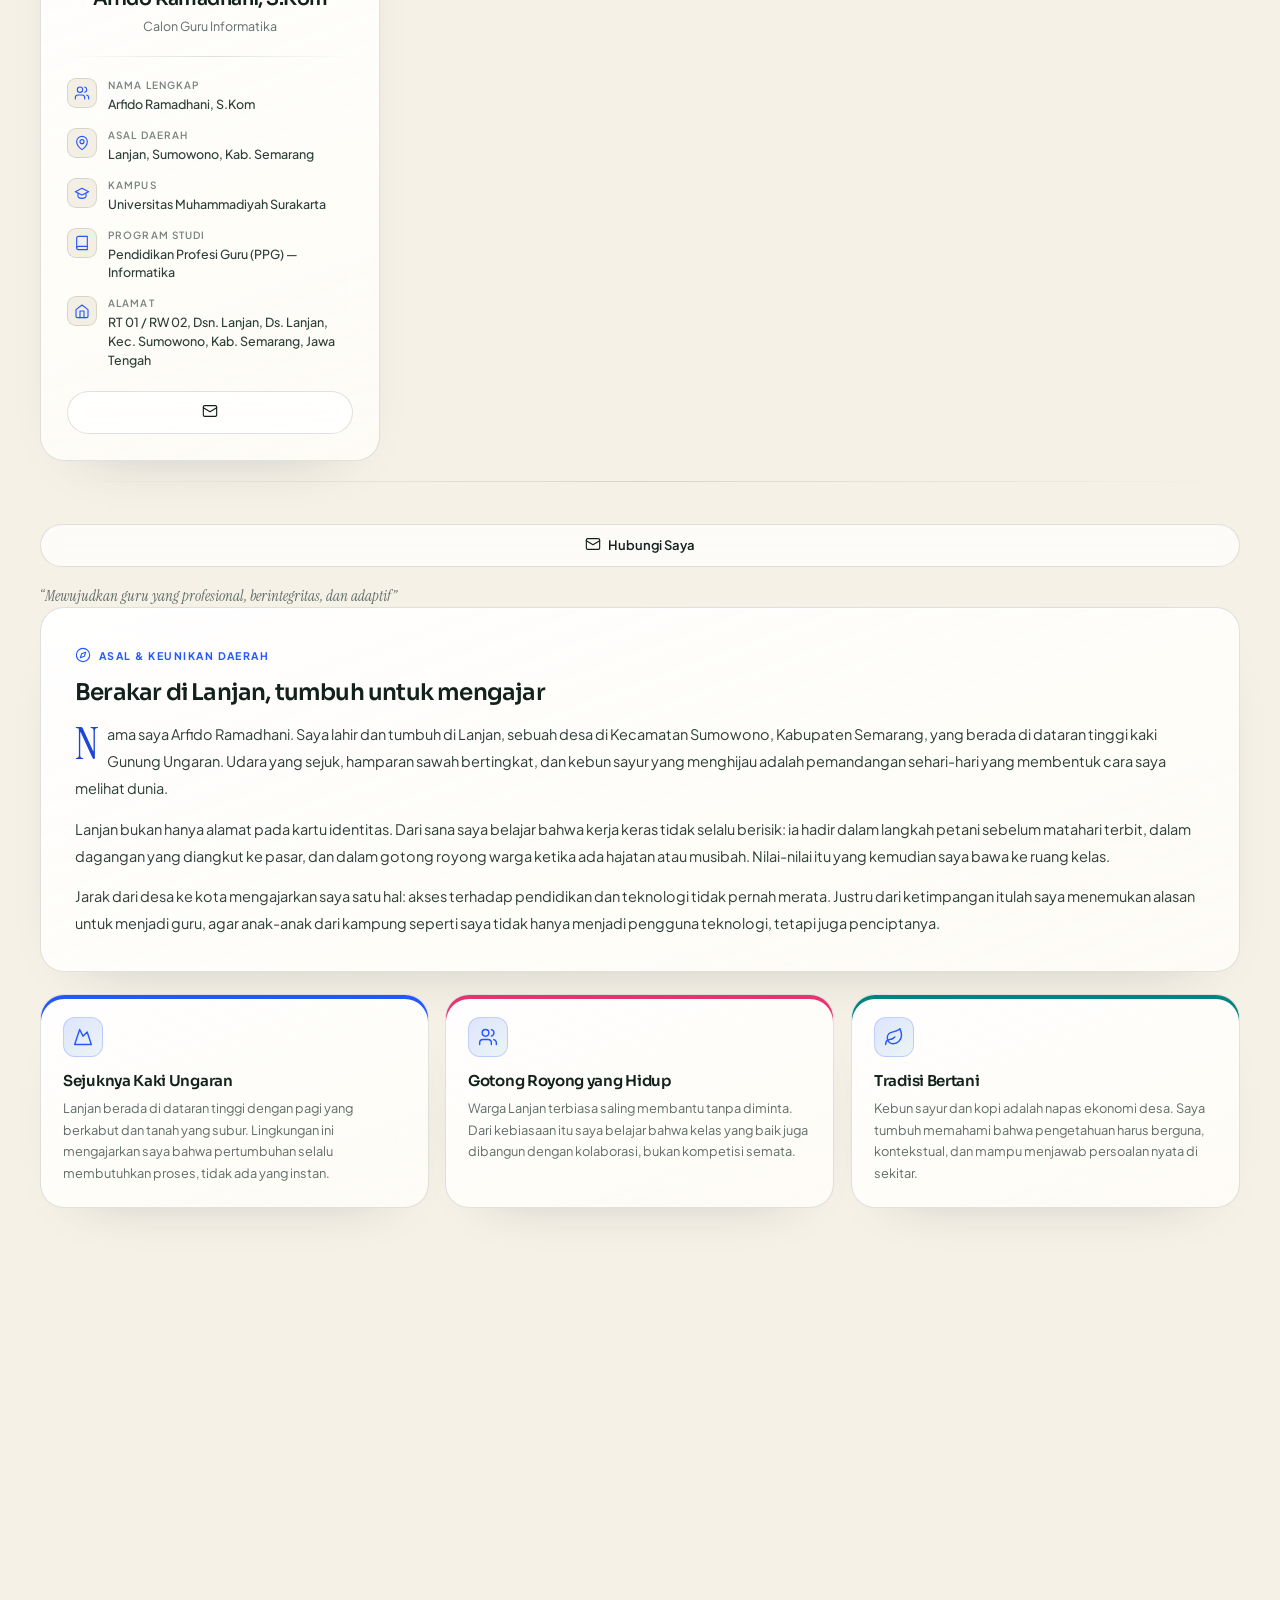
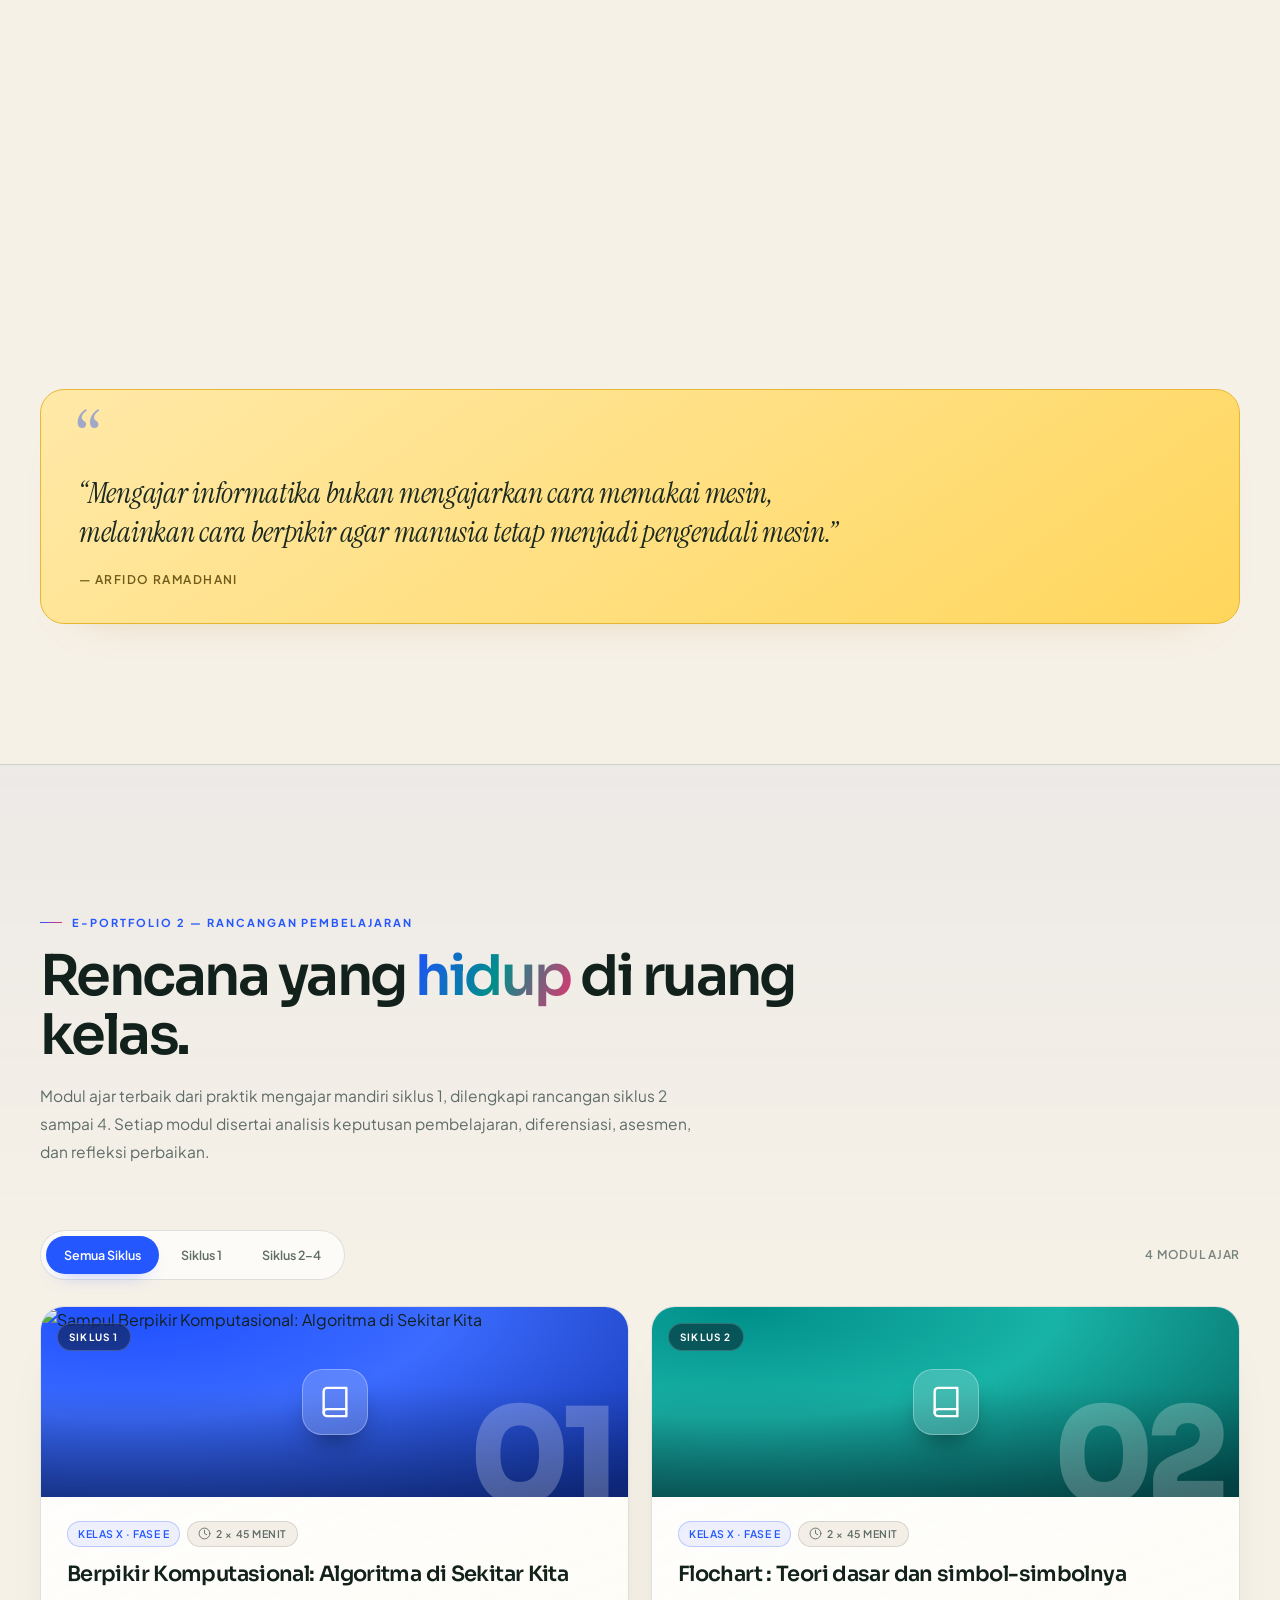
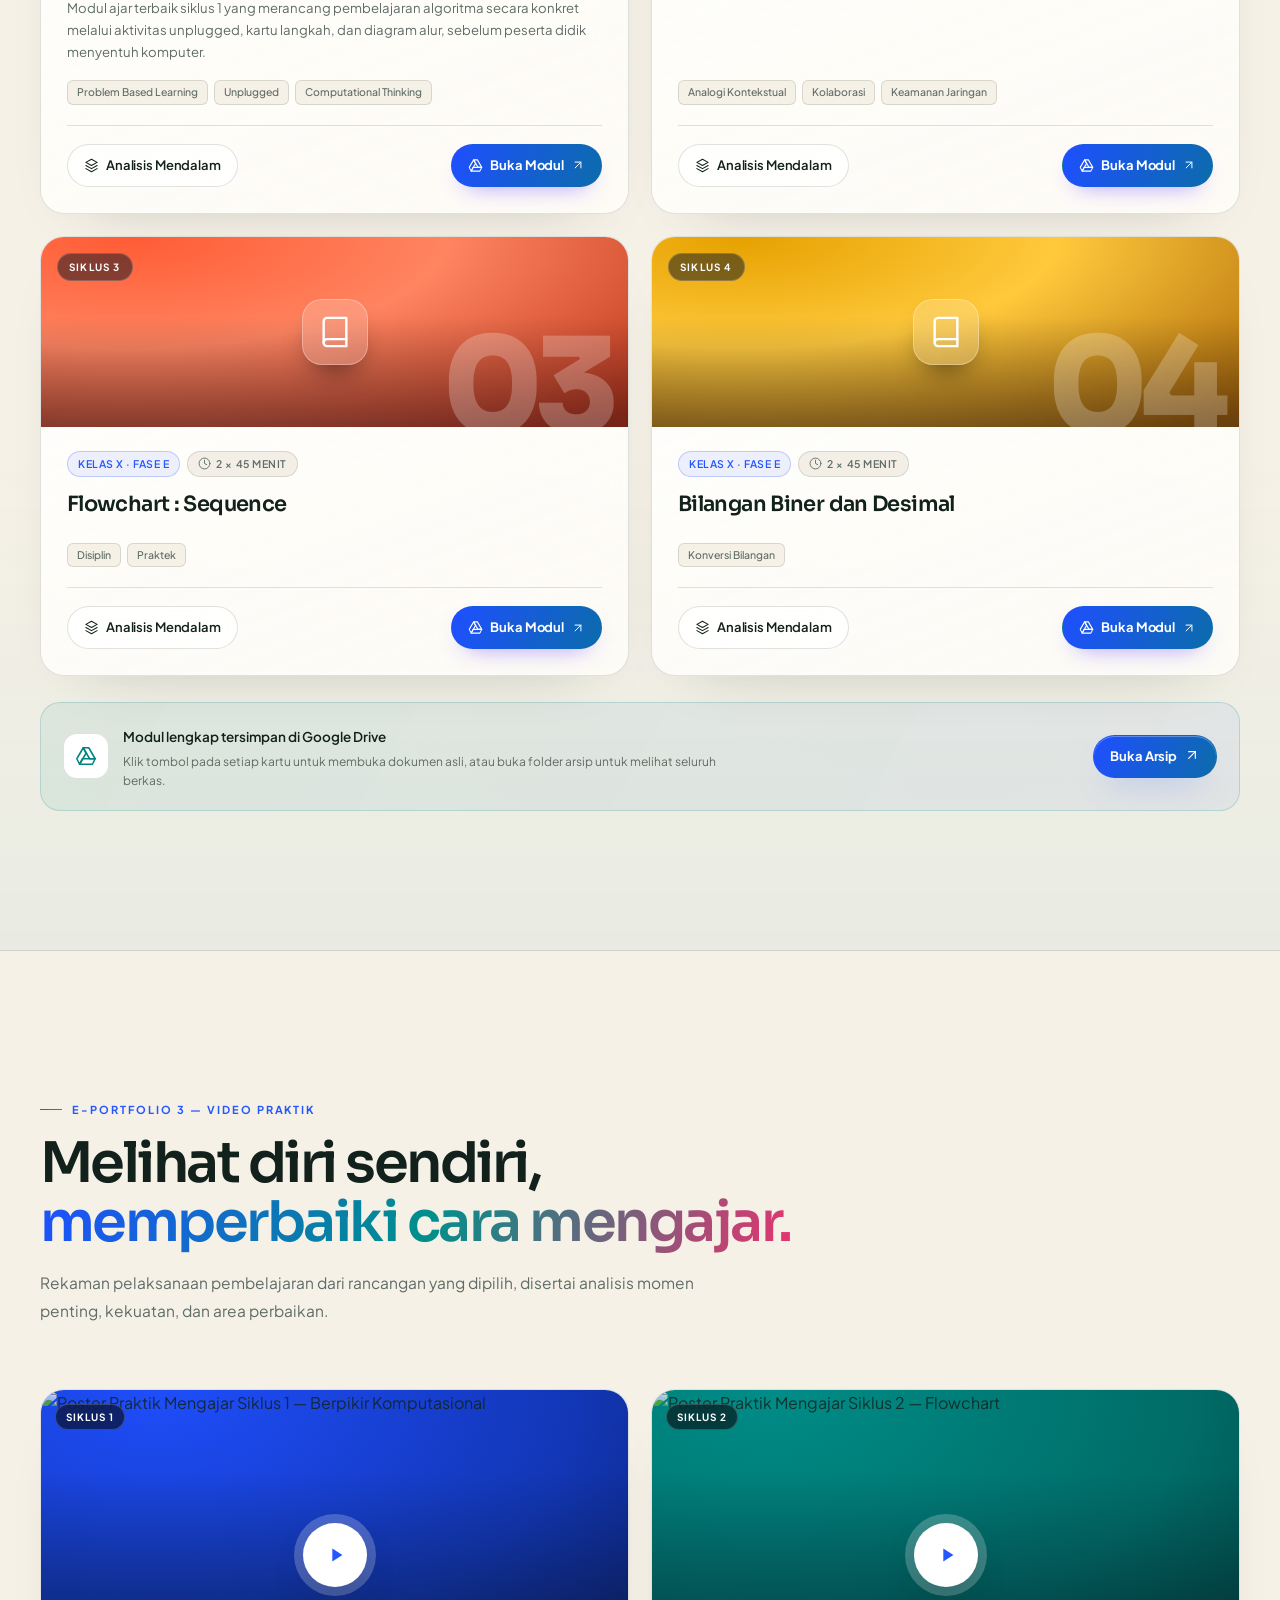
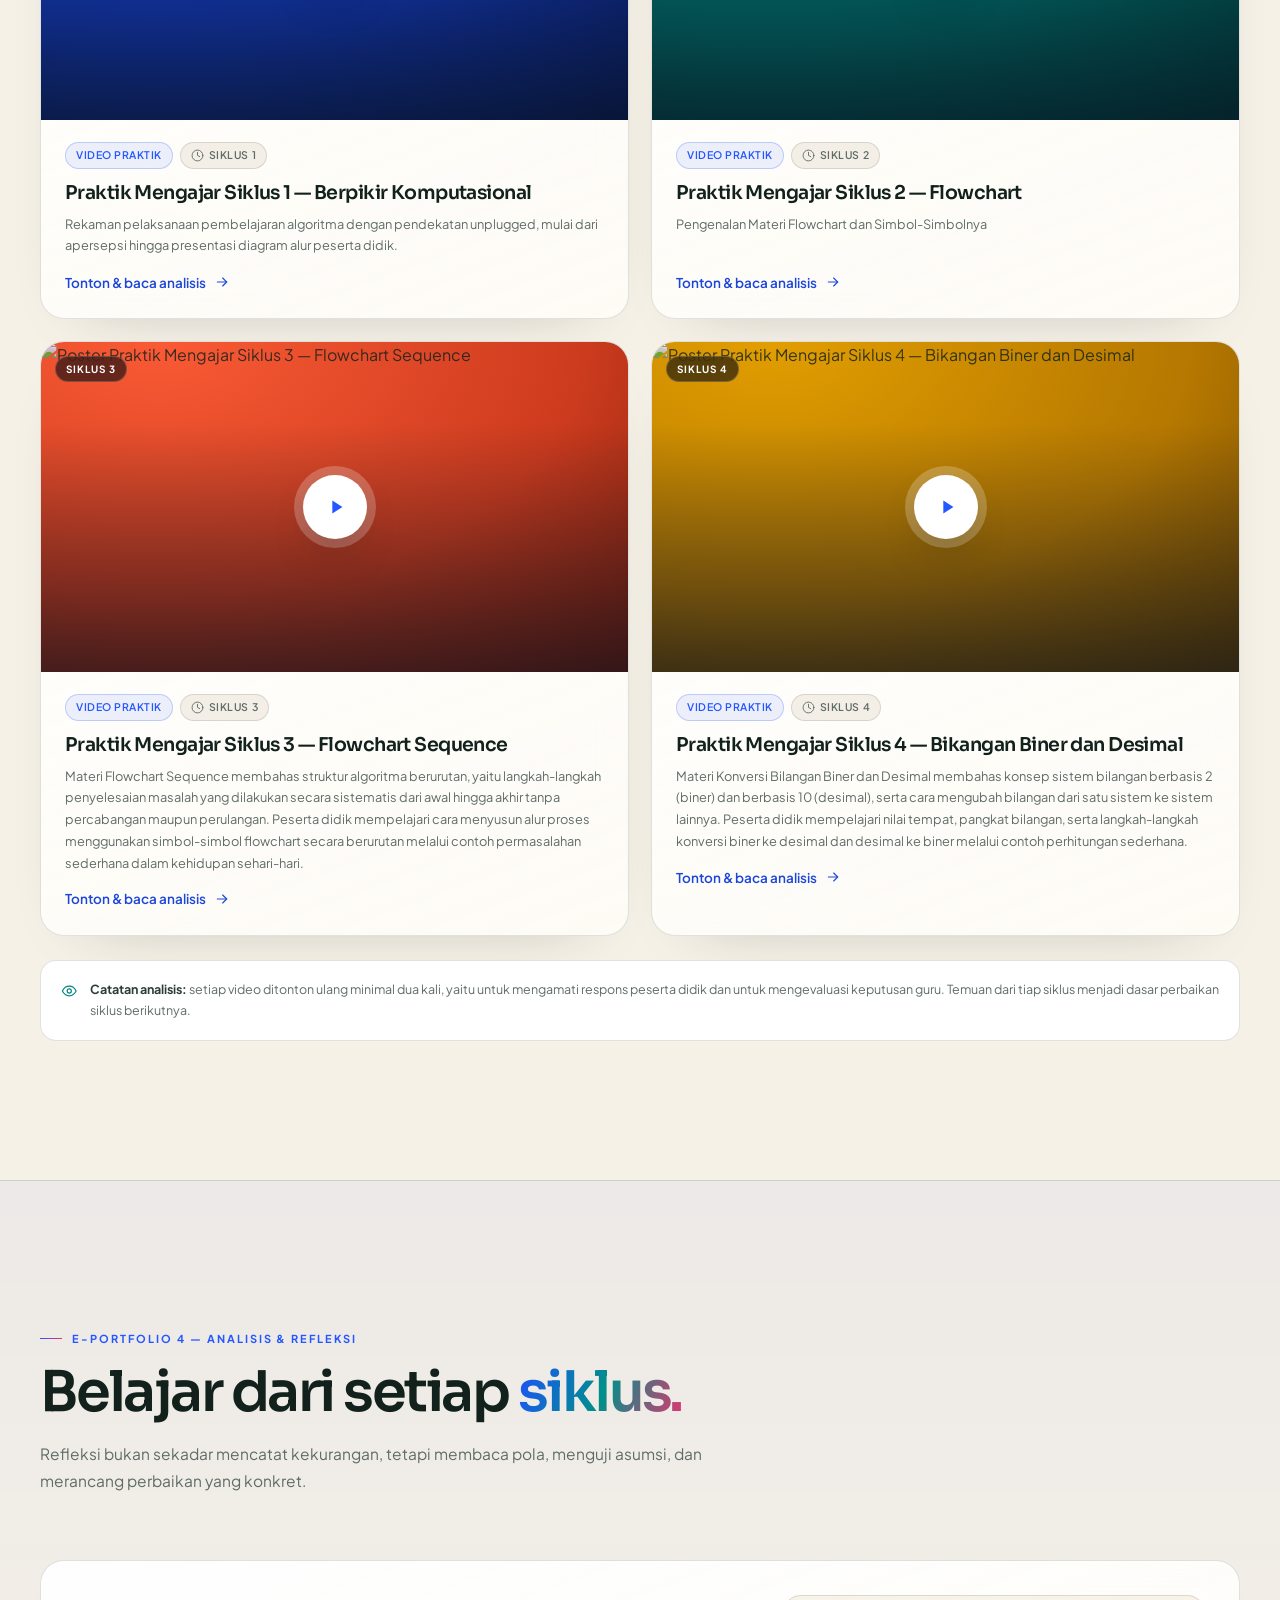
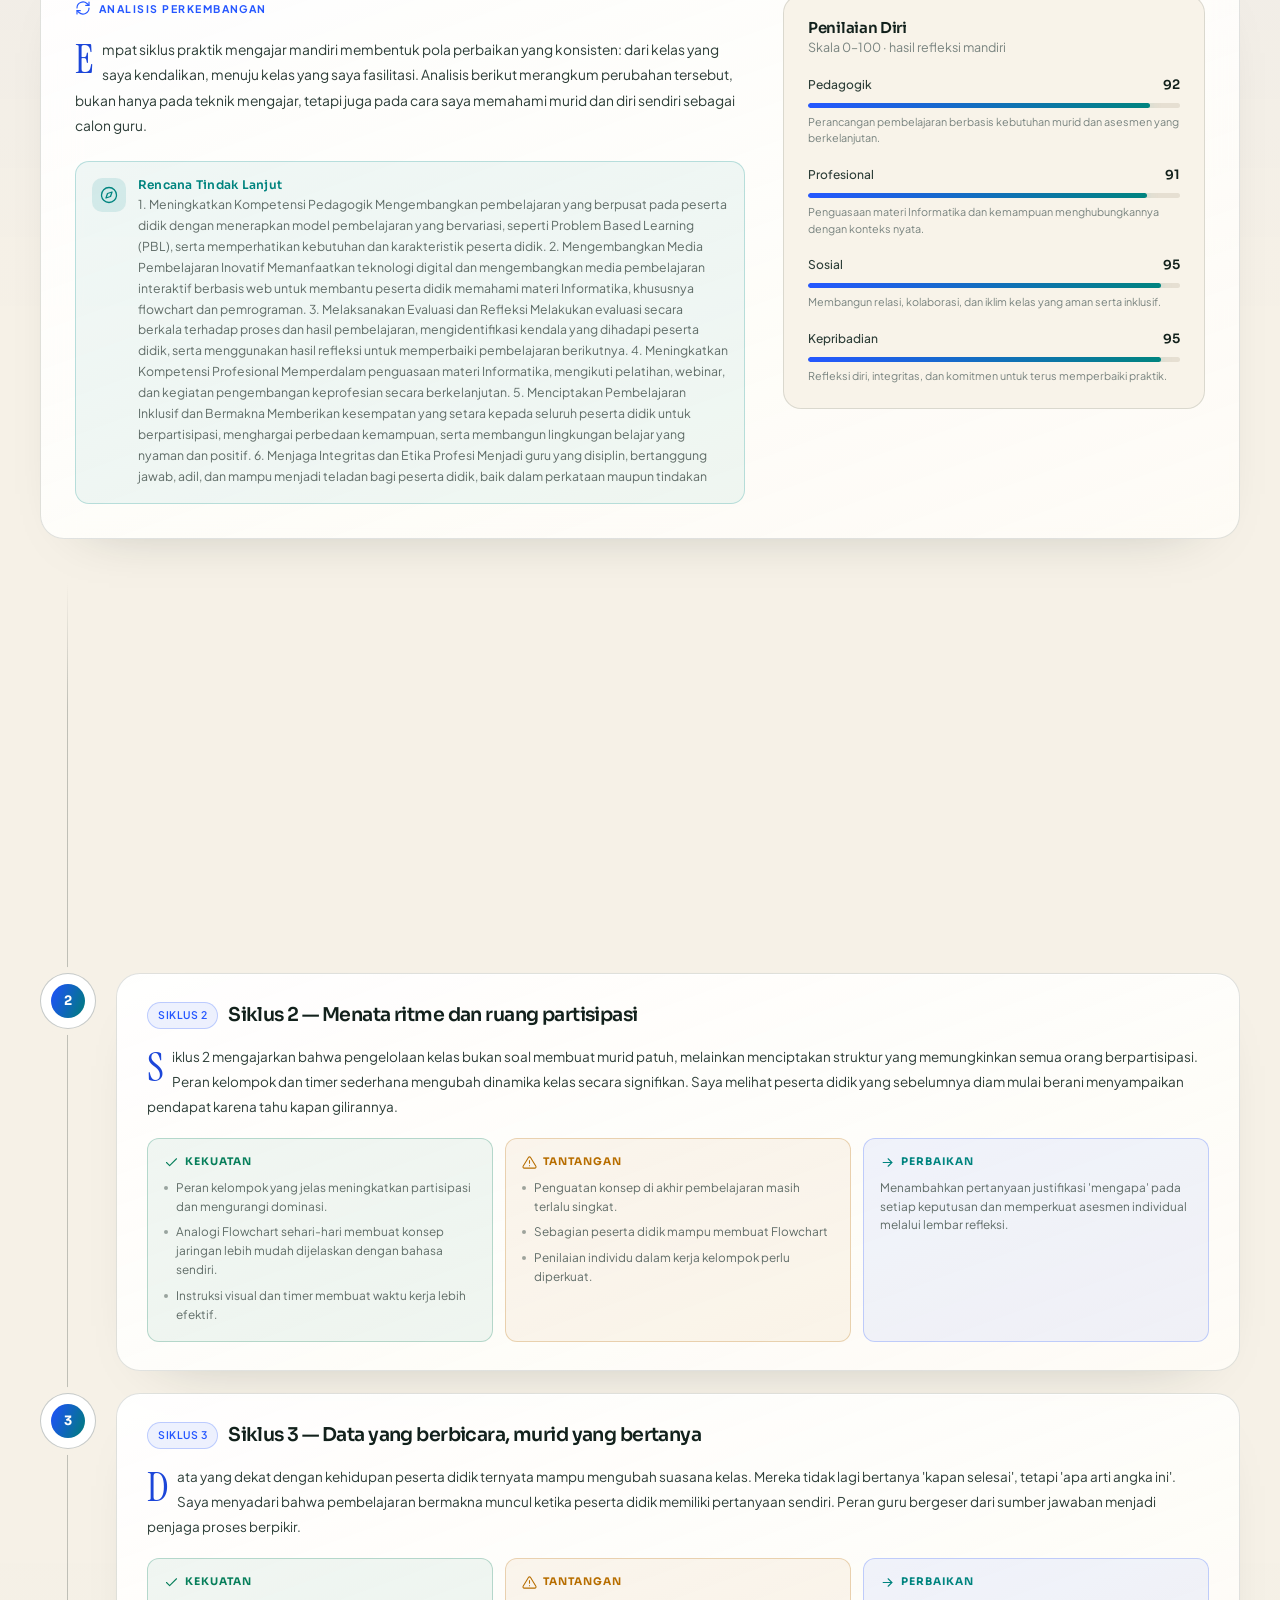
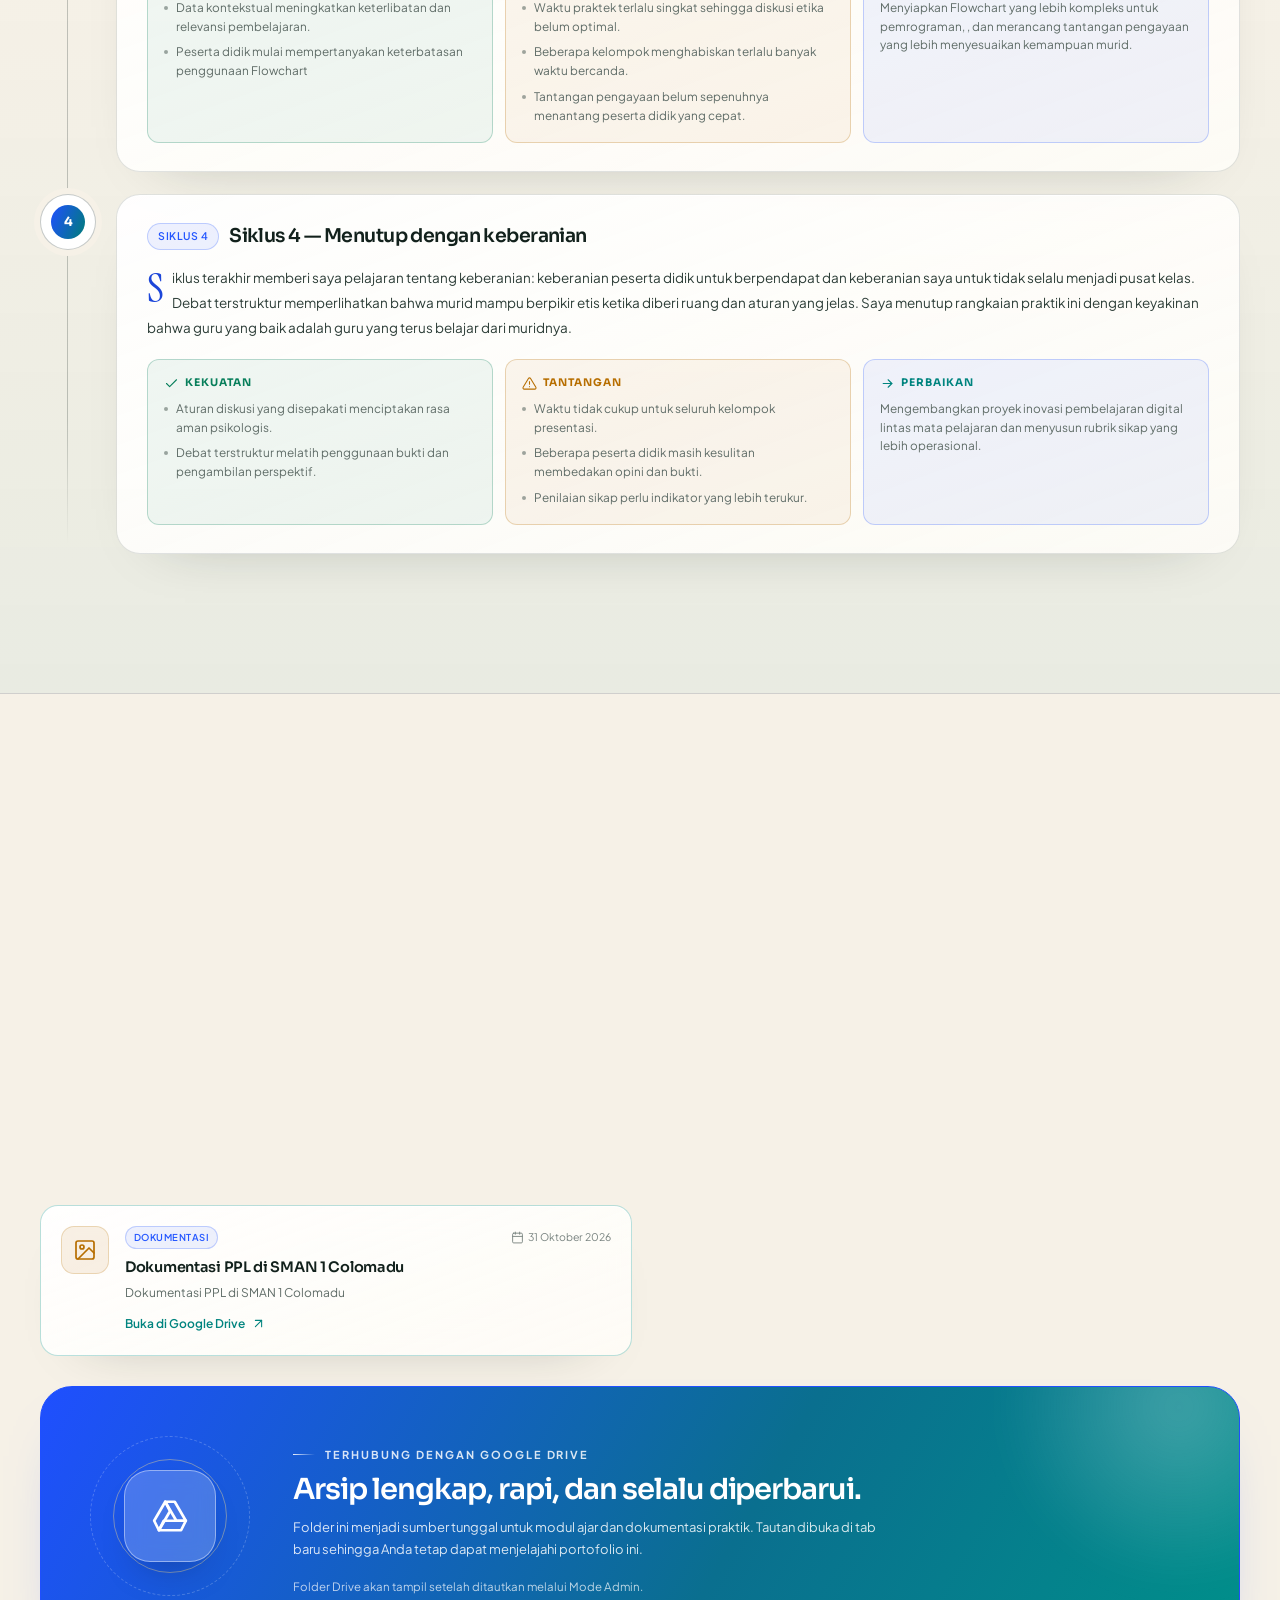
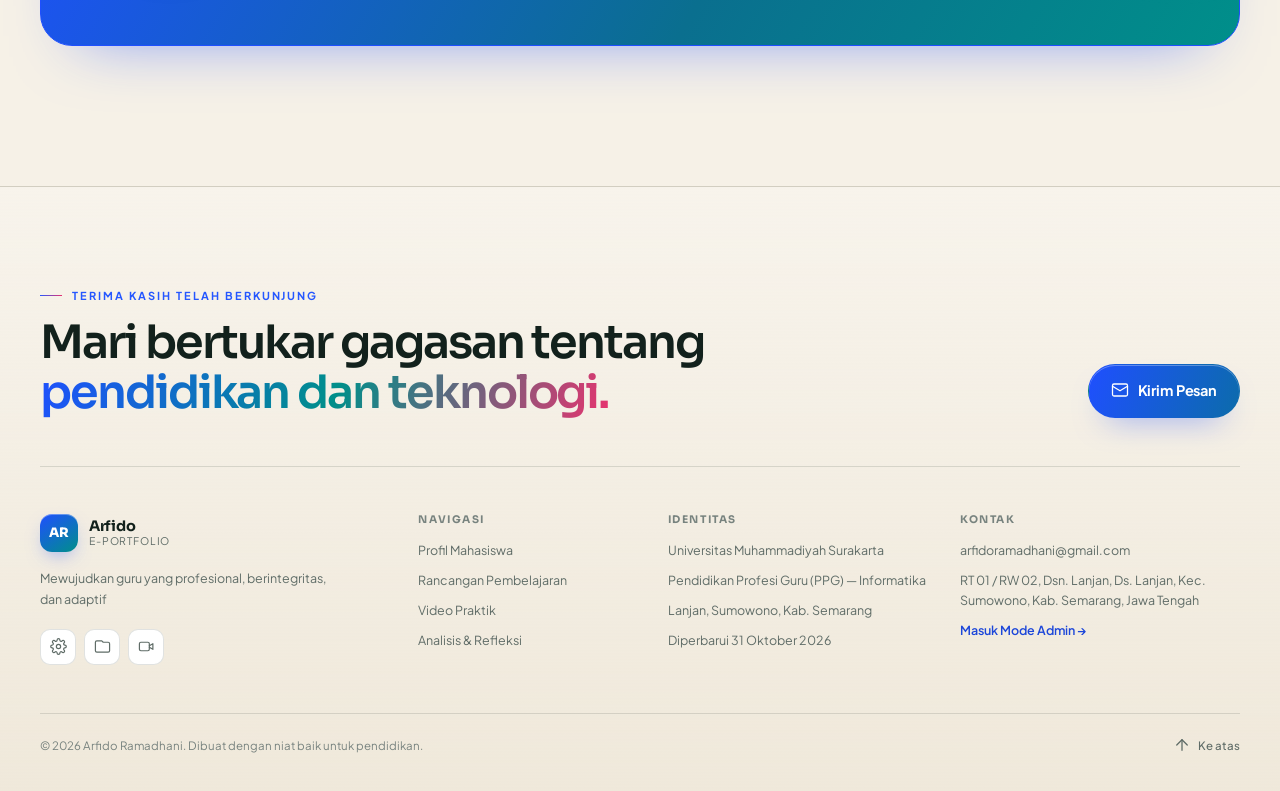
==== commit 42be2c37: "u" ====
--- a/index.html
+++ b/index.html
@@ -141,14 +141,20 @@
           </div>
         </div>
 
-        <div class="profile-grid">
-          <aside class="profile-card glass reveal">
-            <div class="profile-photo">
-                <img id="profilePhotoStatic" src="assets/pp.JPG" alt="Foto Profil" style="display: block !important; width: 100%; height: 100%; object-fit: cover;" />
-            </div>            </div>
-            <h3 id="profileName">Arfido Ramadhani, S.Kom</h3>
-            <p class="profile-role" id="profileRole"></p>
-            <div class="profile-divider"></div>
+<div class="profile-grid">
+  <aside class="profile-card glass reveal">
+    <div class="profile-photo" style="width: 120px; height: 120px; margin: 0 auto 1rem; border-radius: 50%; overflow: hidden;">
+      <img src="assets/pp.JPG" alt="Foto Profil" style="width: 100%; height: 100%; object-fit: cover; display: block;" />
+    </div>
+    <h3 id="profileName">Arfido Ramadhani, S.Kom</h3>
+    <p class="profile-role" id="profileRole"></p>
+    <div class="profile-divider"></div>
+    <ul class="facts" id="profileFacts"></ul>
+    <a class="btn btn-ghost btn-block btn-sm" id="profileMail" href="#">
+      <span data-icon="mail" data-size="16"></span>
+    </a>
+  </aside>
+</div>            <div class="profile-divider"></div>
             <ul class="facts" id="profileFacts"></ul>
             <a class="btn btn-ghost btn-block btn-sm" id="profileMail" href="#">
               <span data-icon="mail" data-size="16"></span>
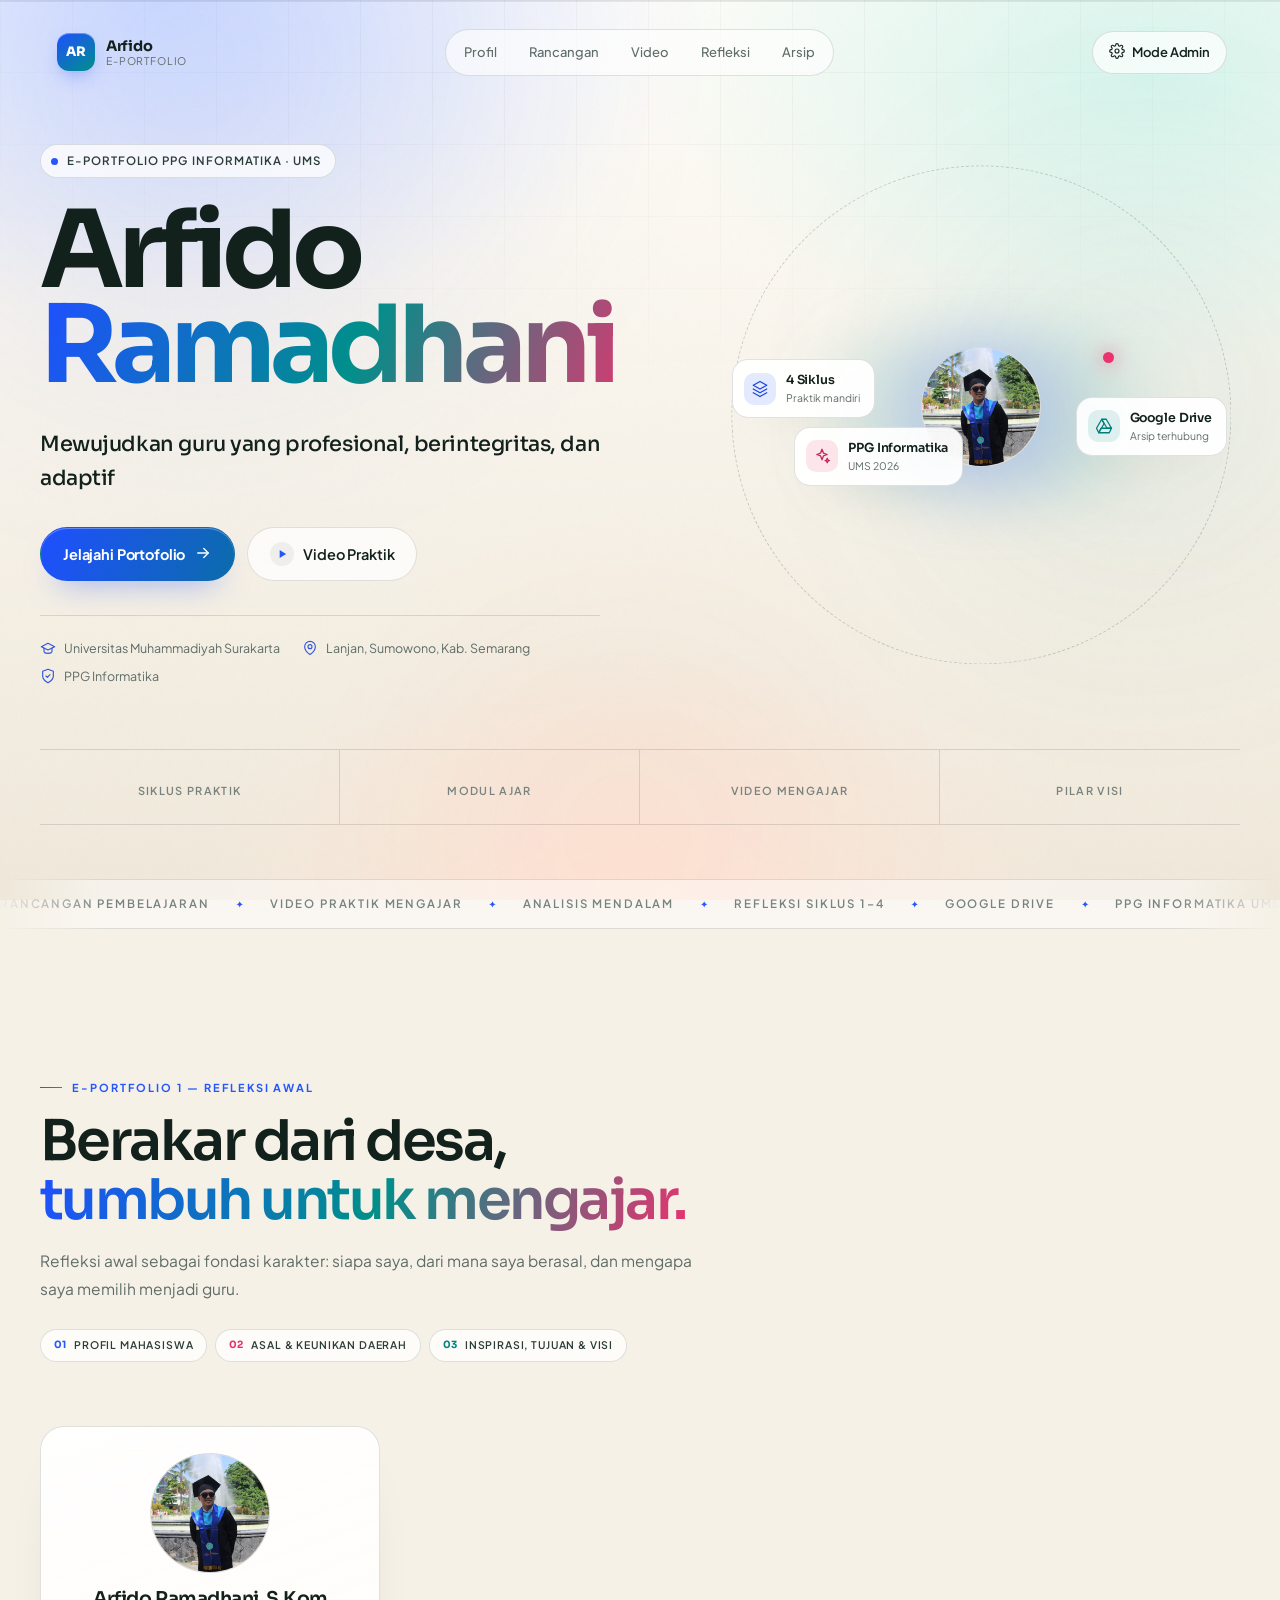
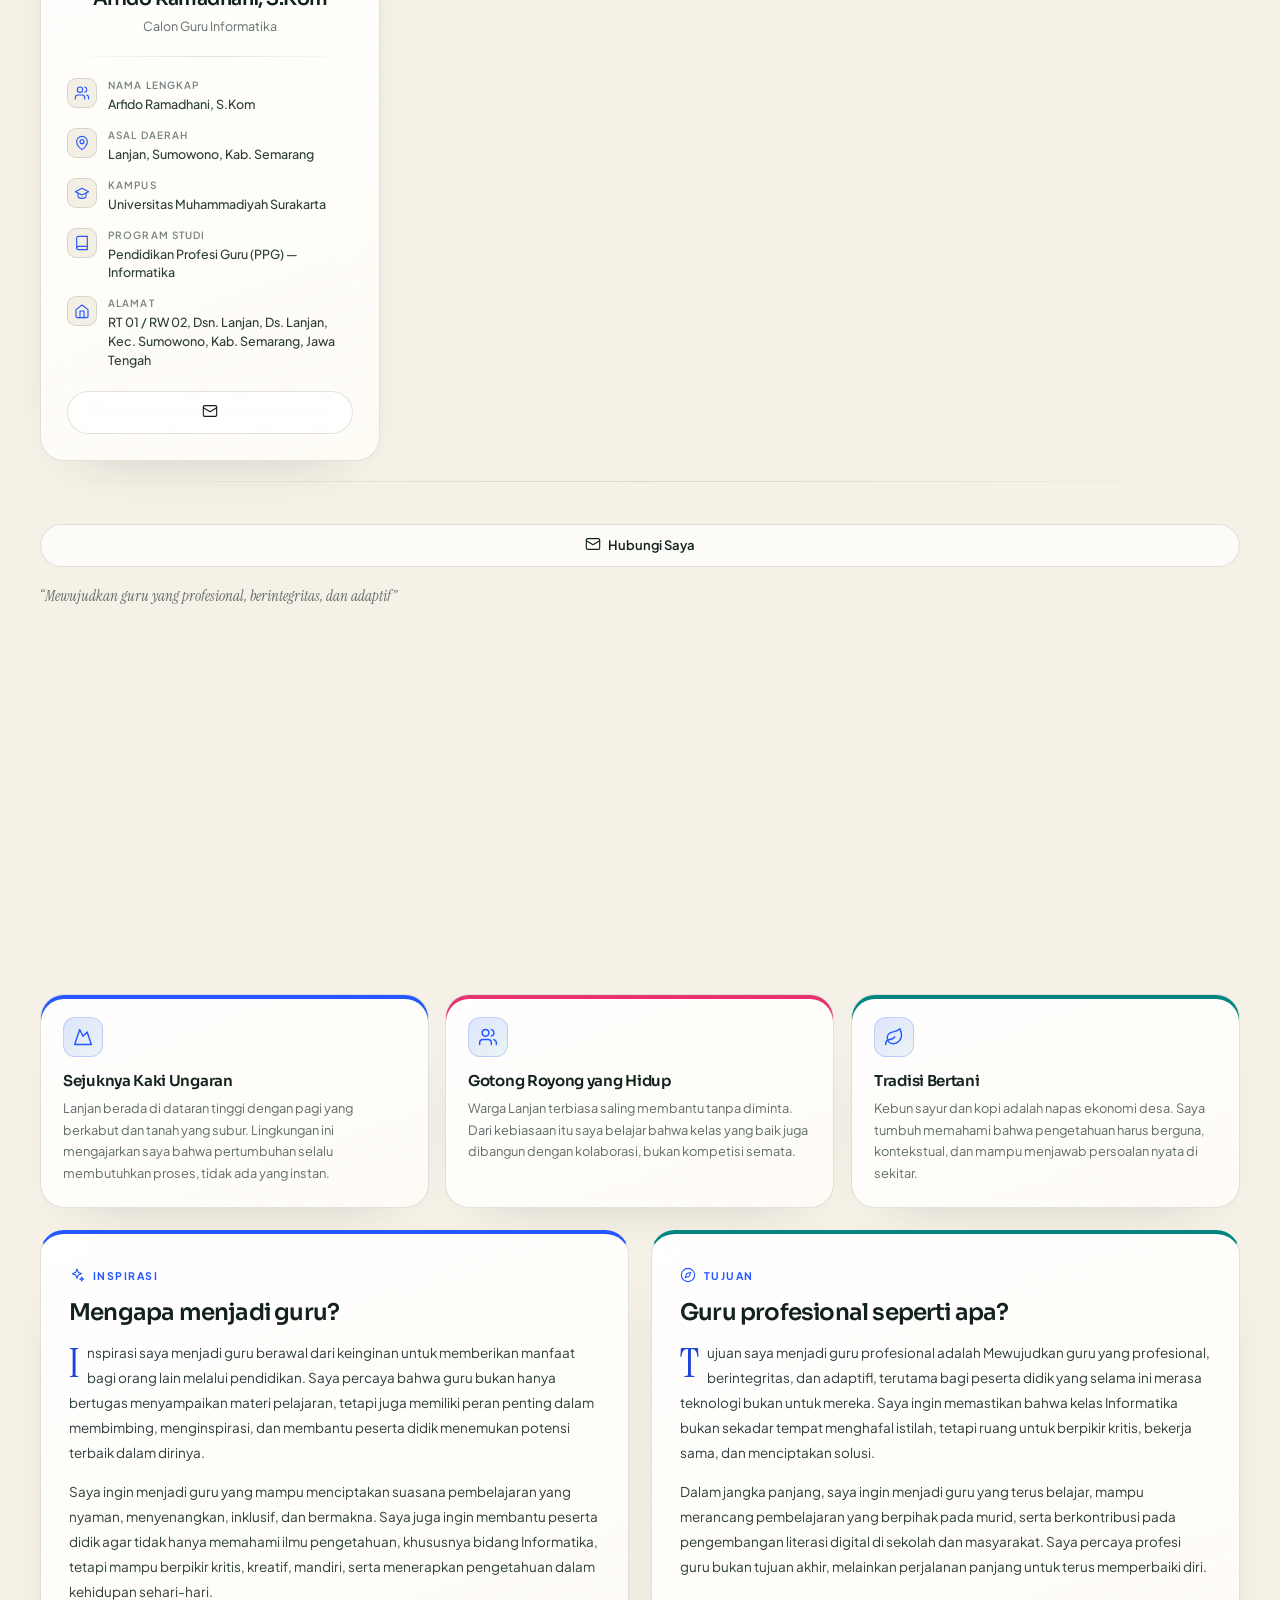
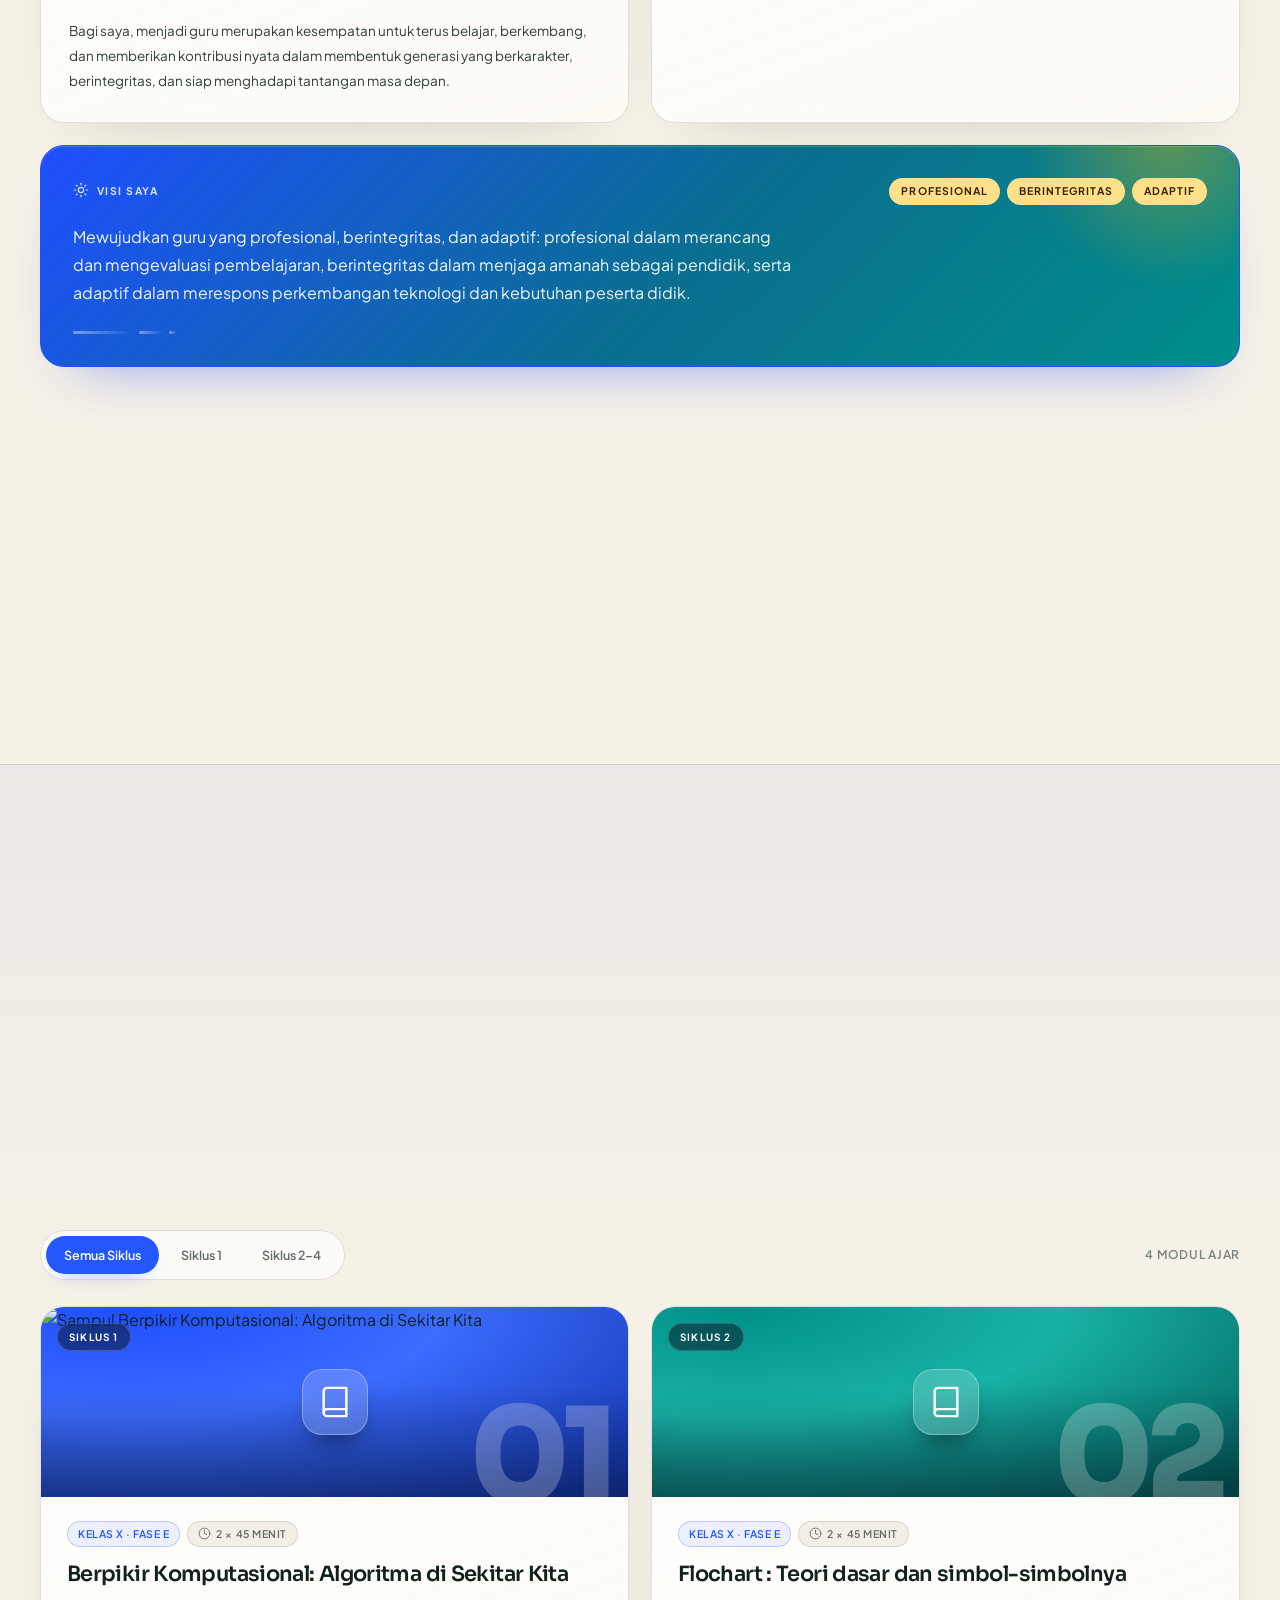
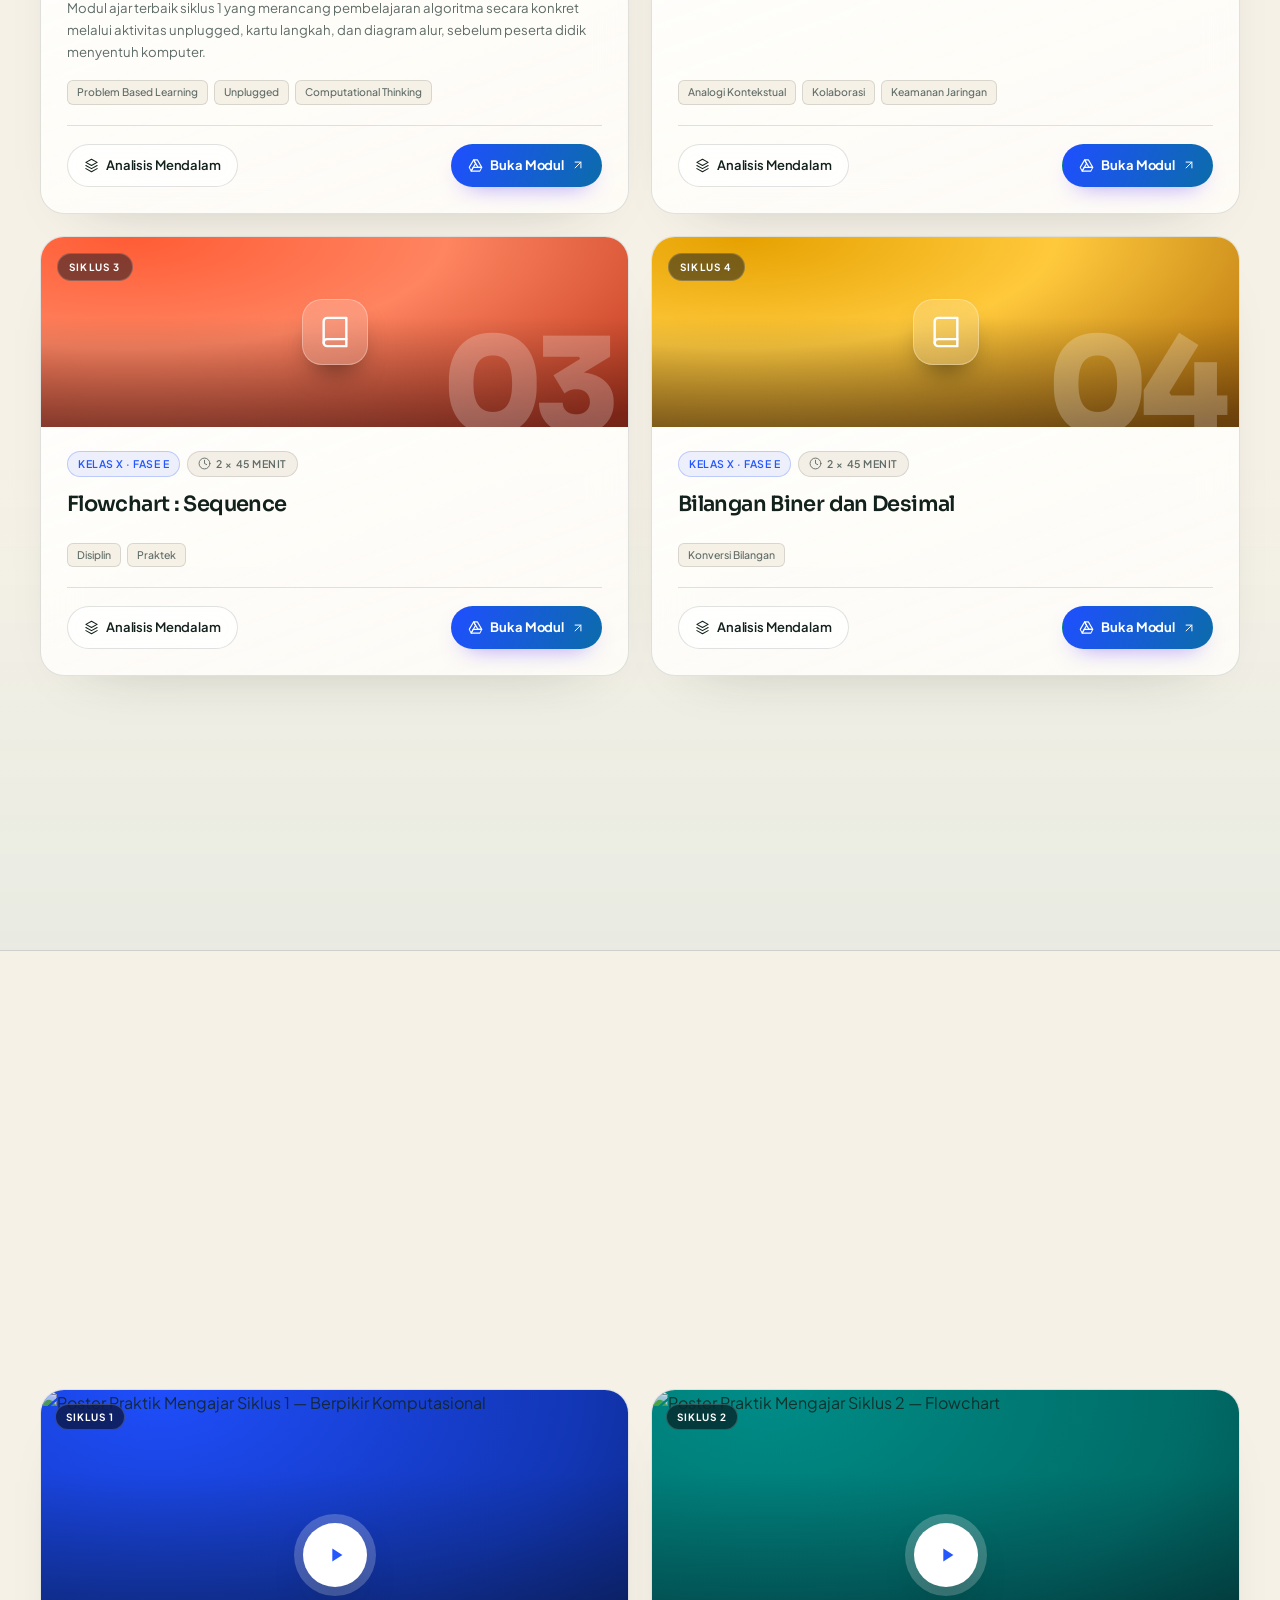
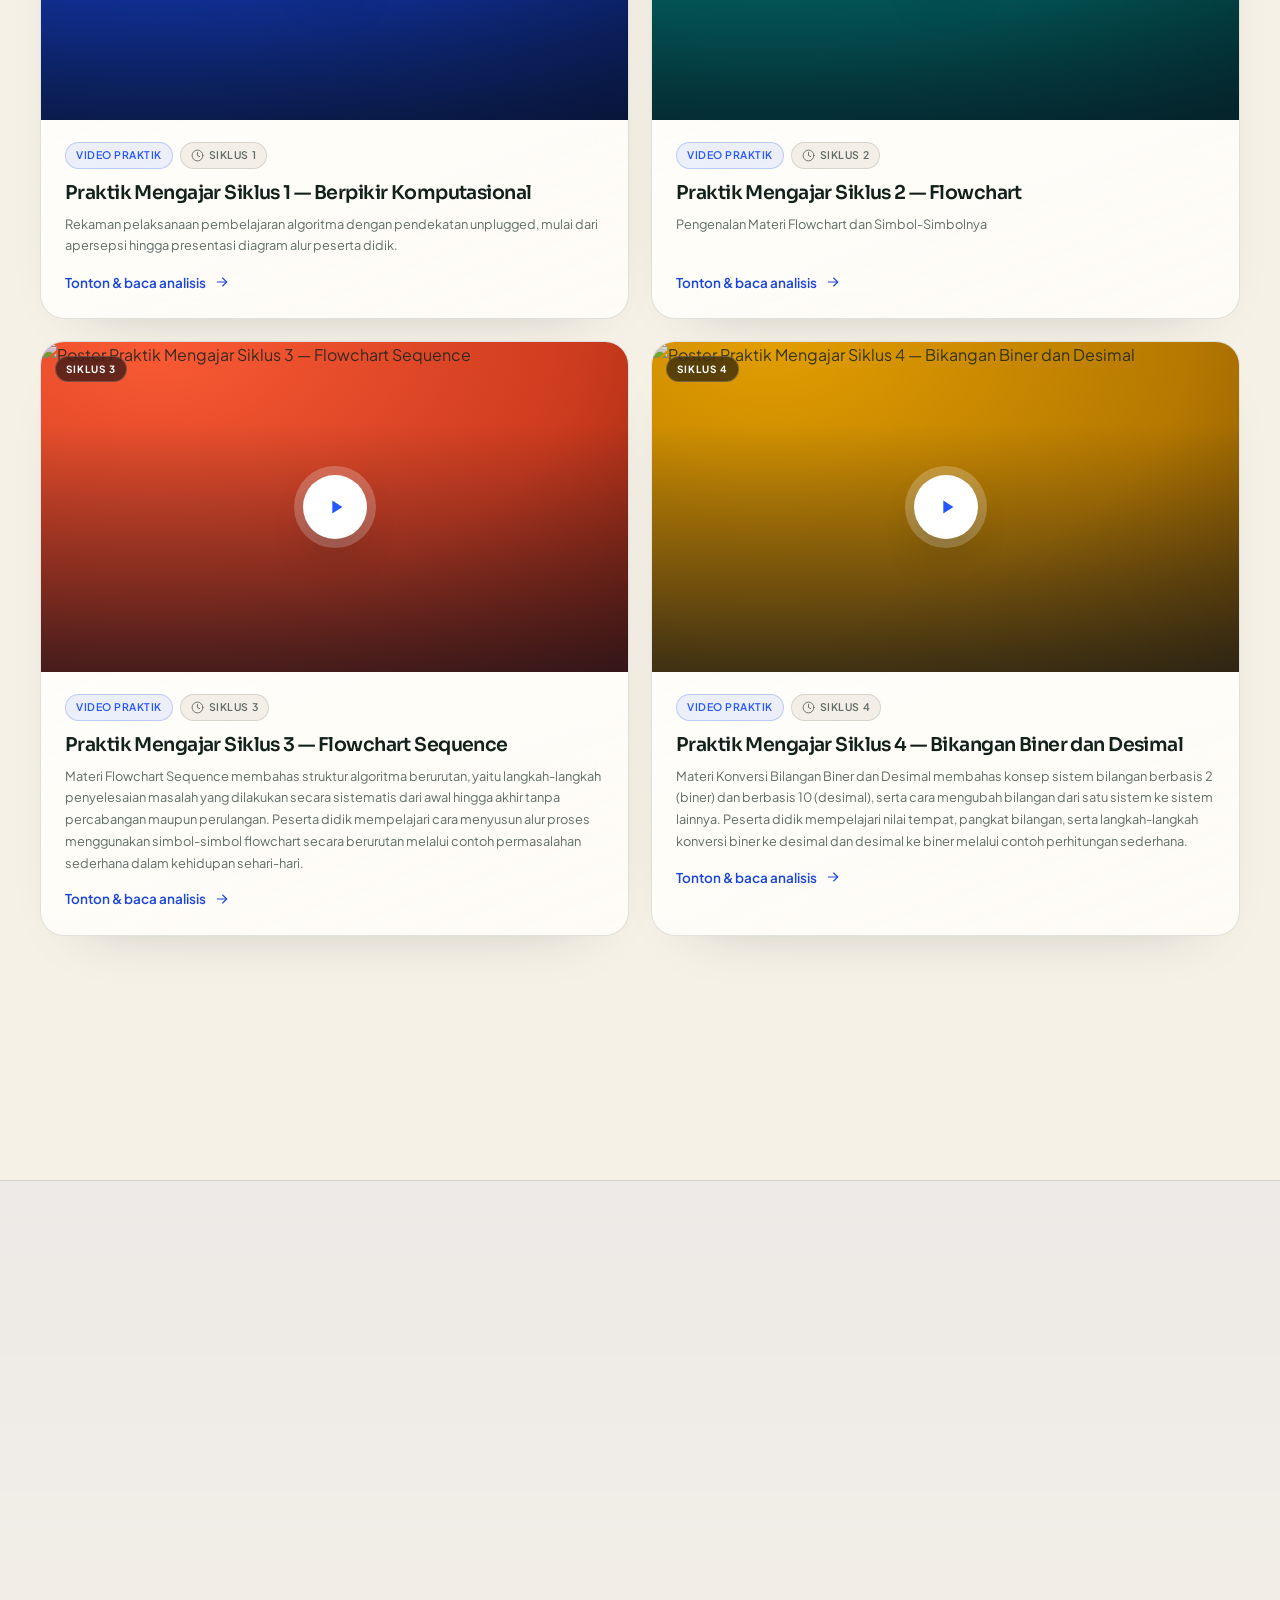
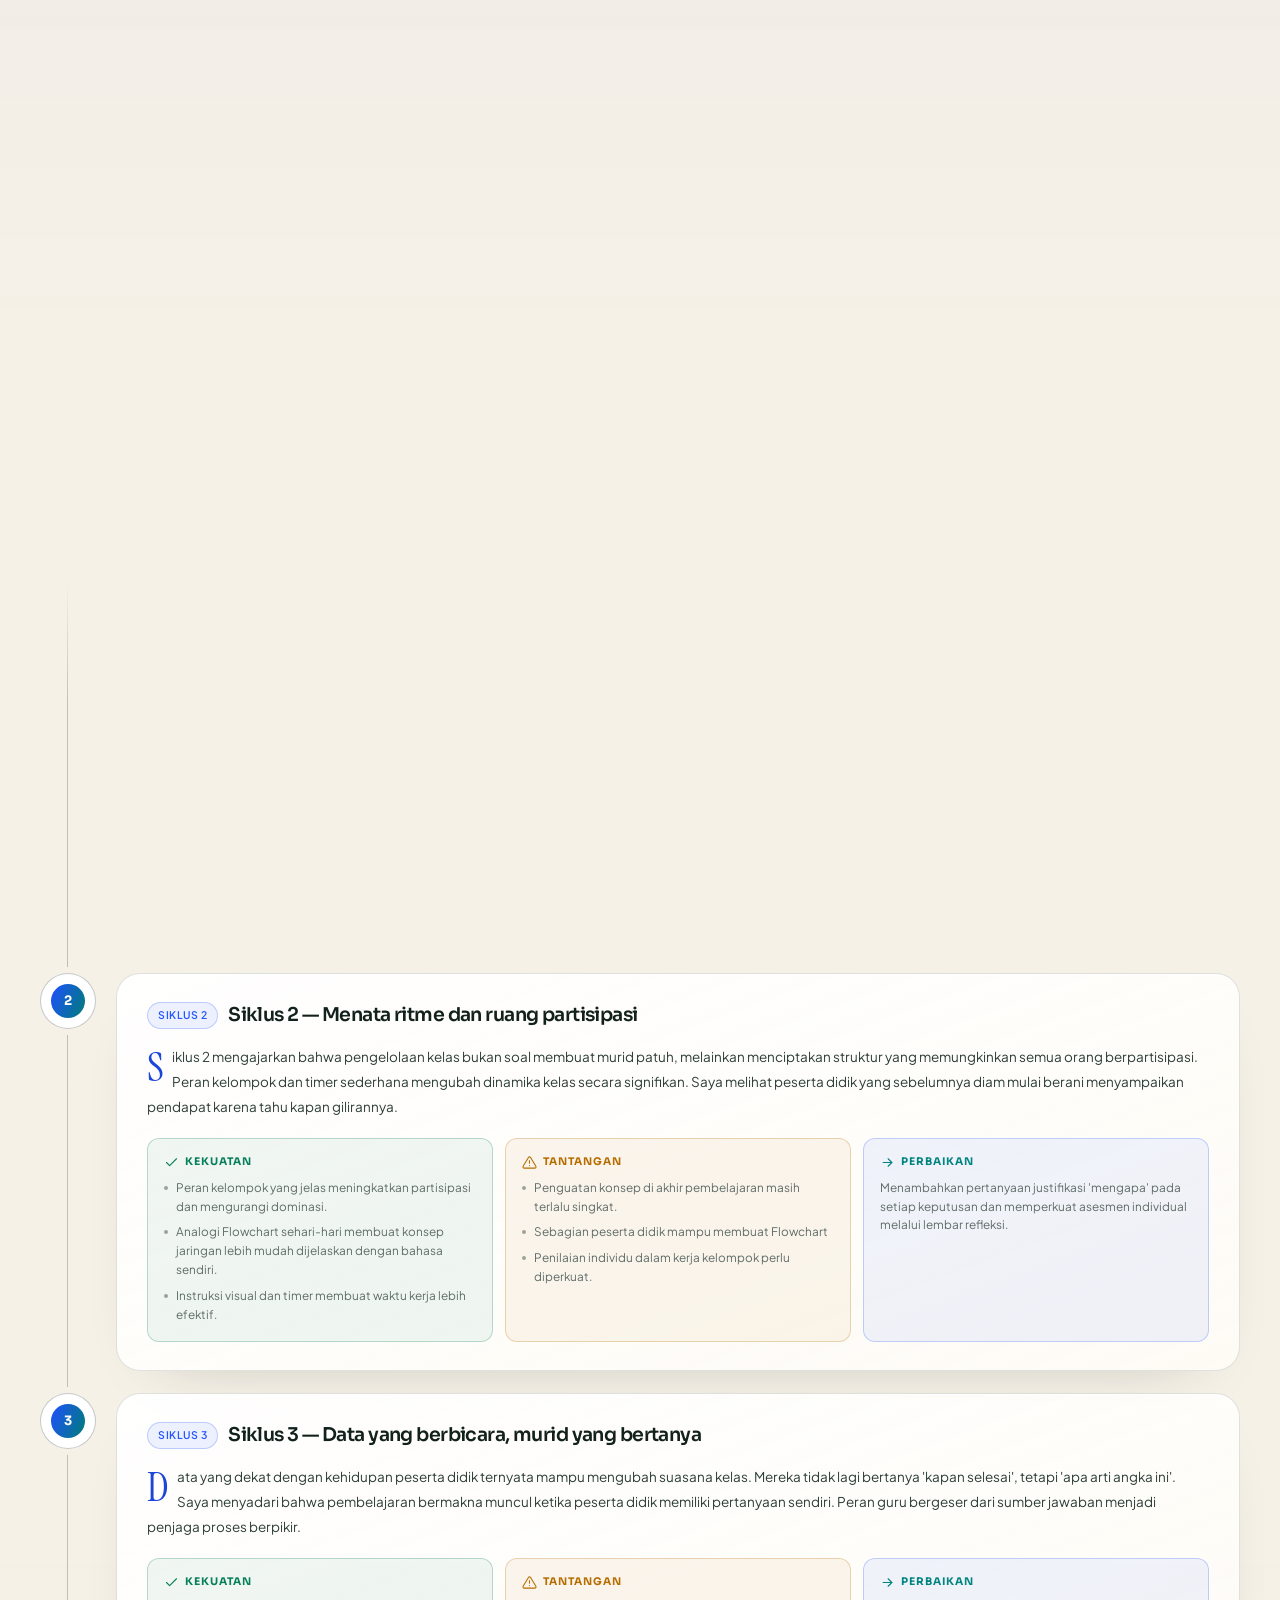
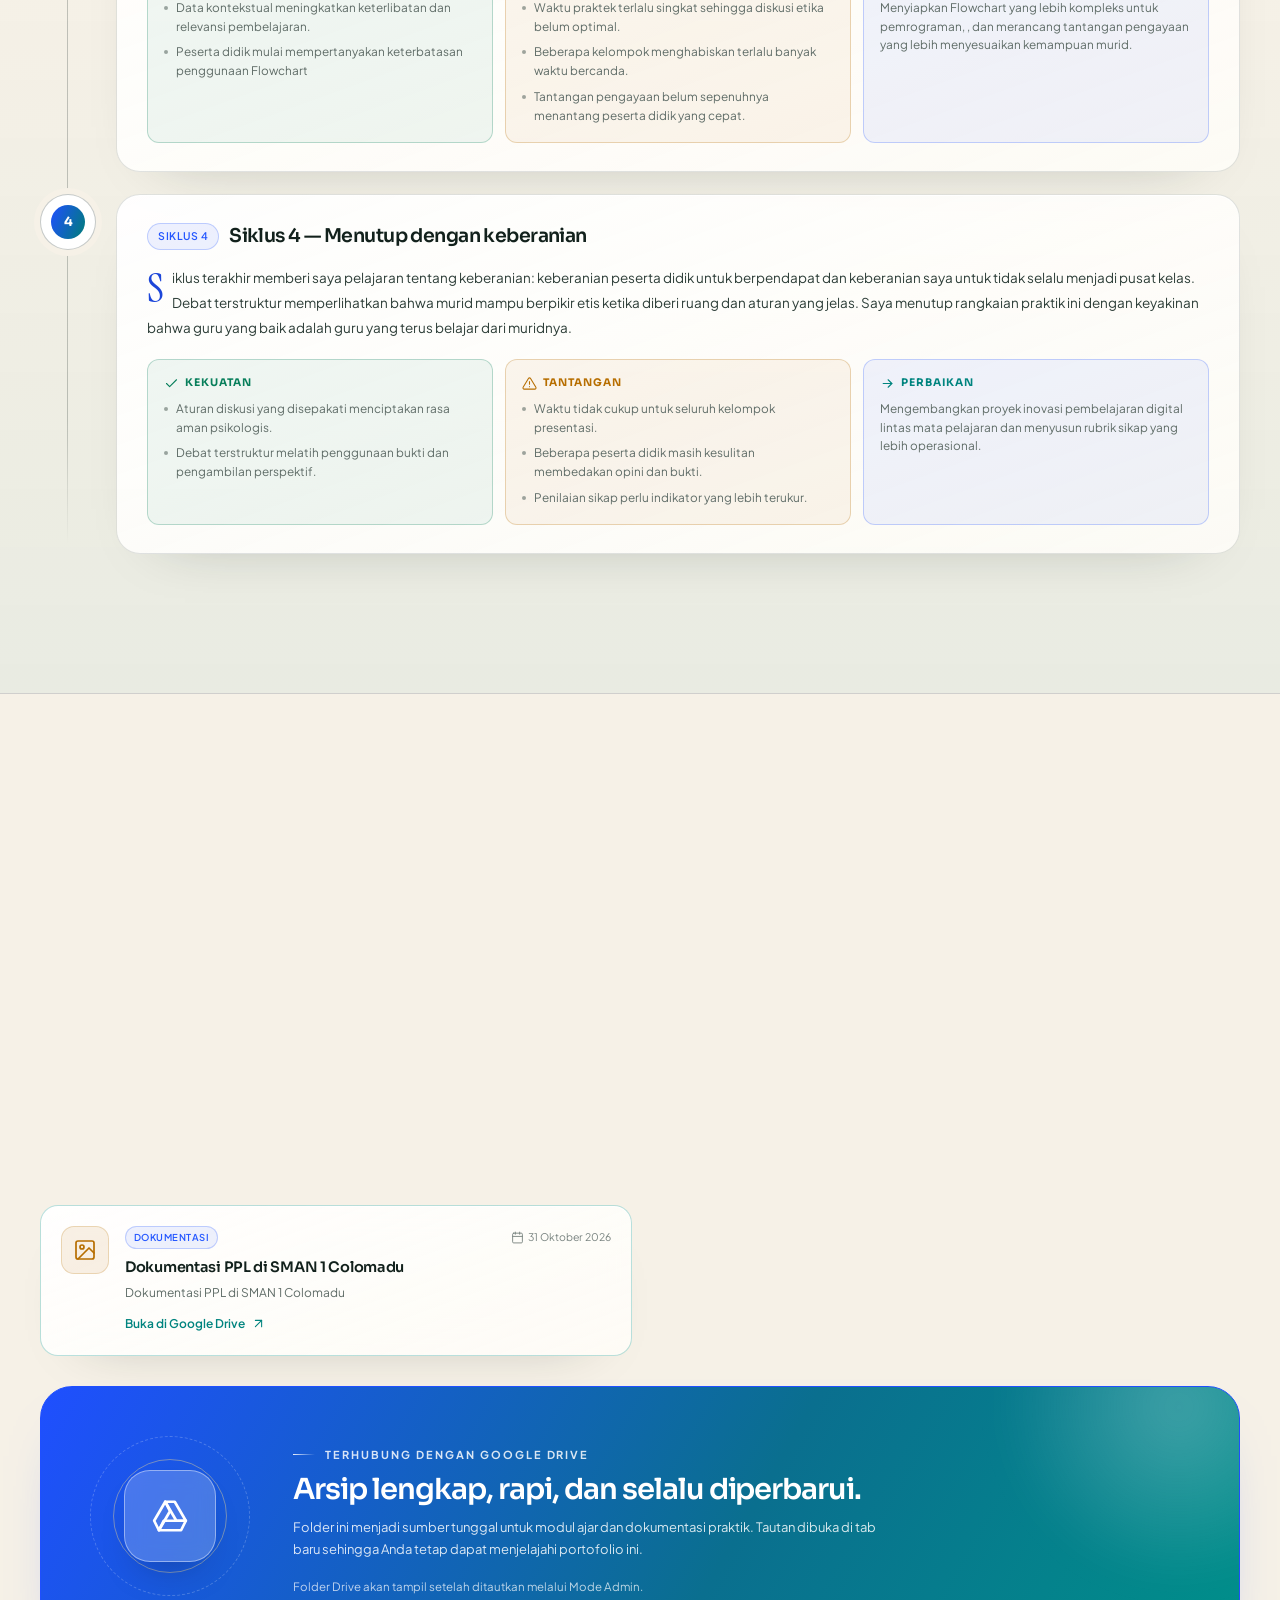
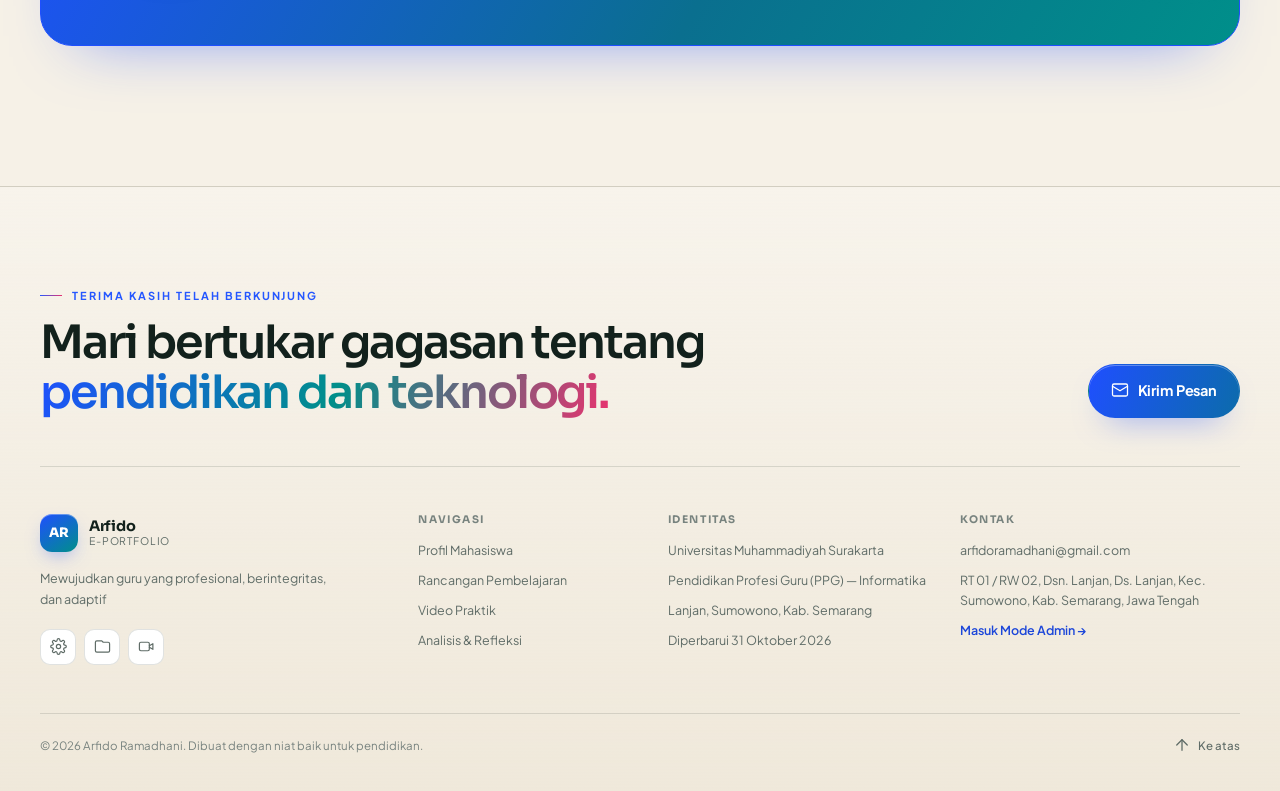
==== commit 144dbaf3: "t" ====
--- a/index.html
+++ b/index.html
@@ -82,10 +82,9 @@
         <div class="hero-visual reveal" aria-hidden="true">
           <div class="portrait-shell">
             <div class="portrait-glow"></div>
-            <div class="portrait-frame" data-media-wrap>
-              <span class="portrait-initials" id="heroInitials">AR</span>
-              <img id="heroPhoto" alt="Foto Arfido Ramadhani" hidden />
-              <span class="portrait-shine"></span>
+            <div class="profile-photo" style="width: 120px; height: 120px; margin: 0 auto 1rem; border-radius: 50%; overflow: hidden;">
+            <img src="assets/pp.JPG" alt="Foto Profil" style="width: 100%; height: 100%; object-fit: cover; display: block;" />
+    
             </div>
             <div class="orbit-ring"></div>
             <span class="orbit-dot"></span>
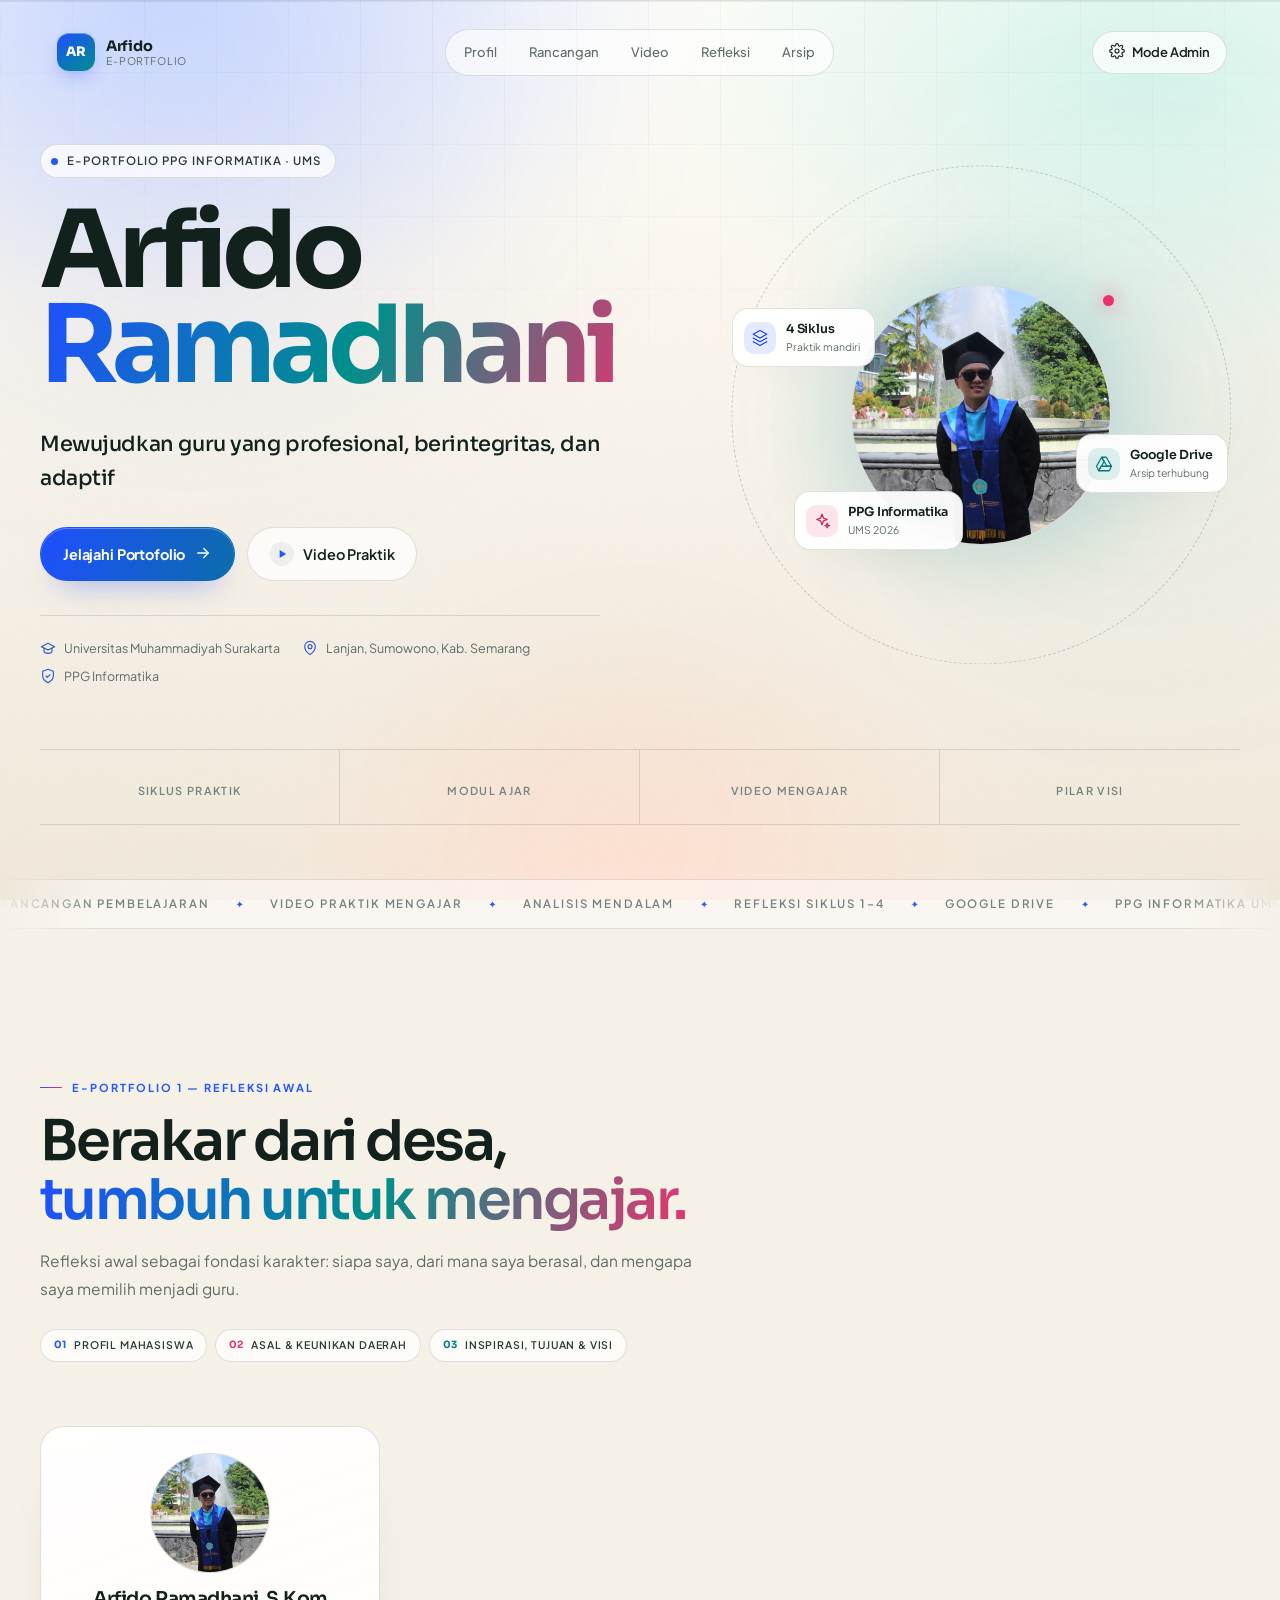
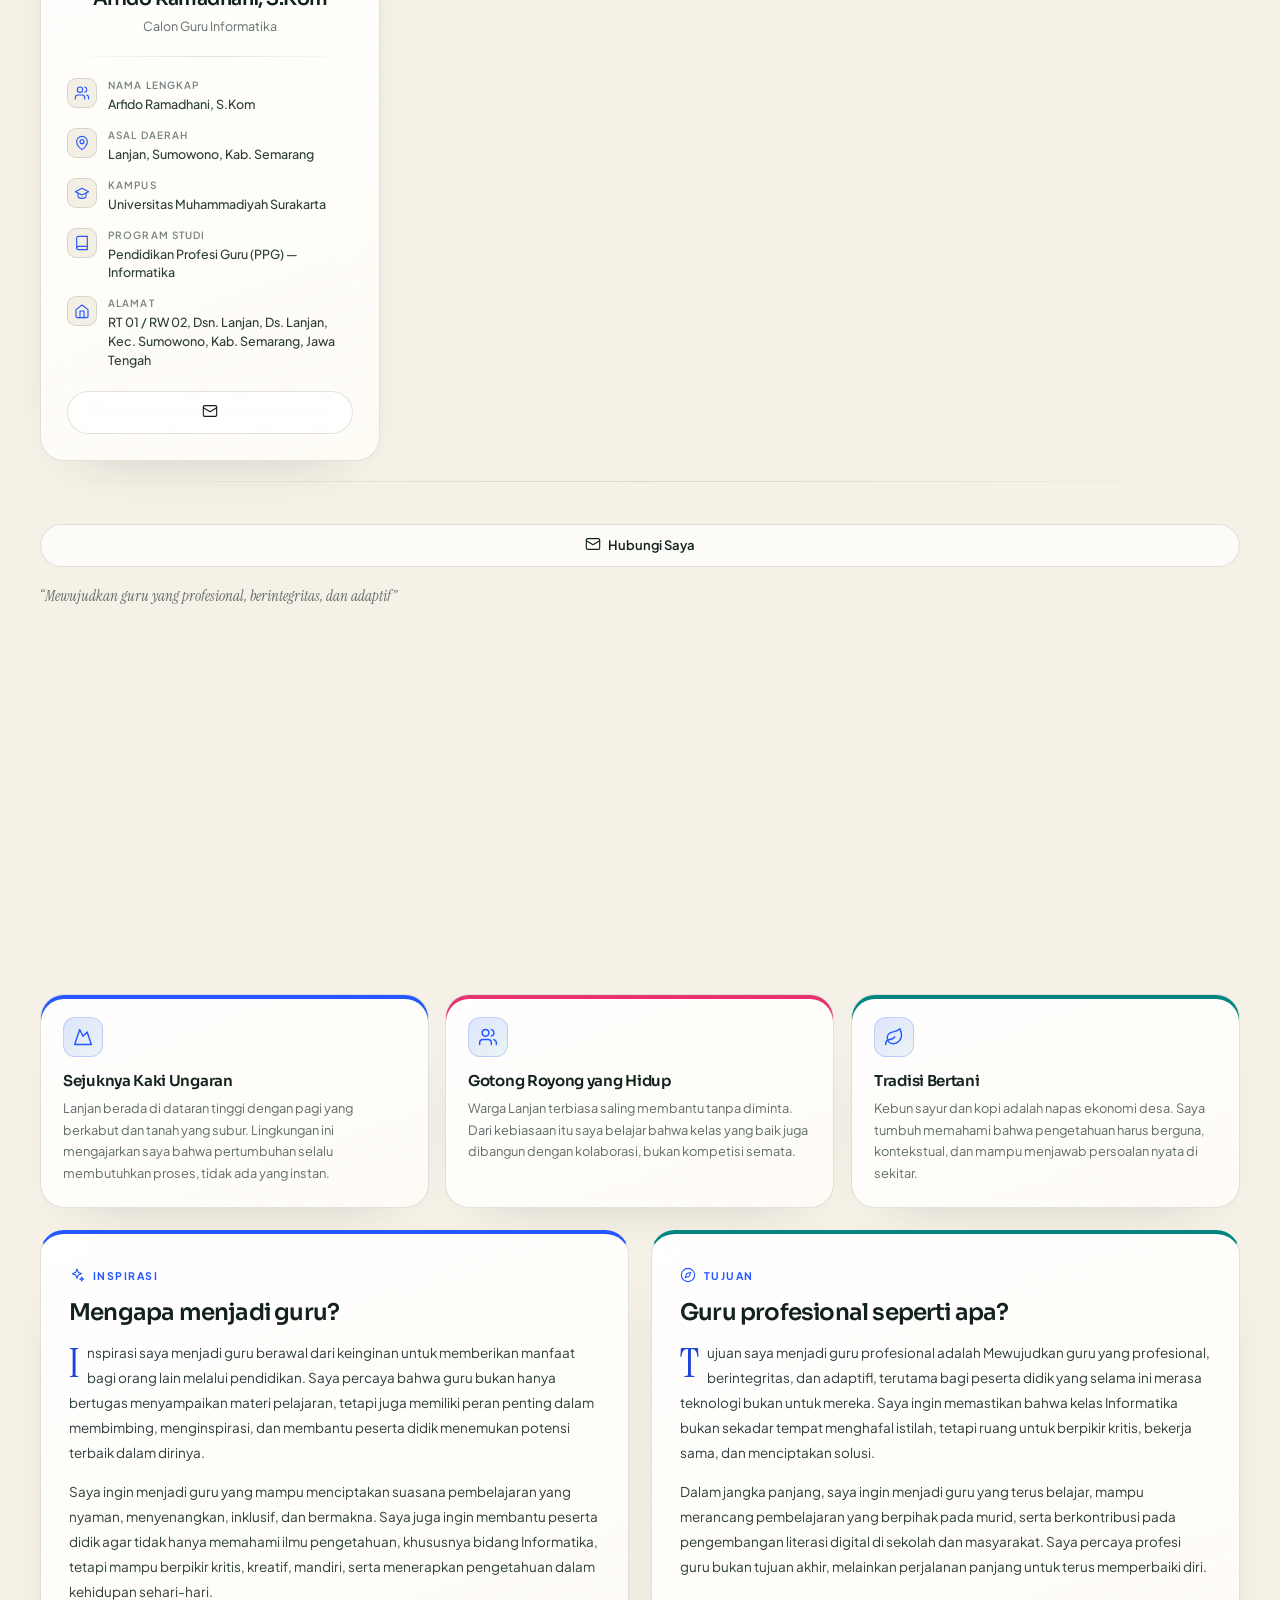
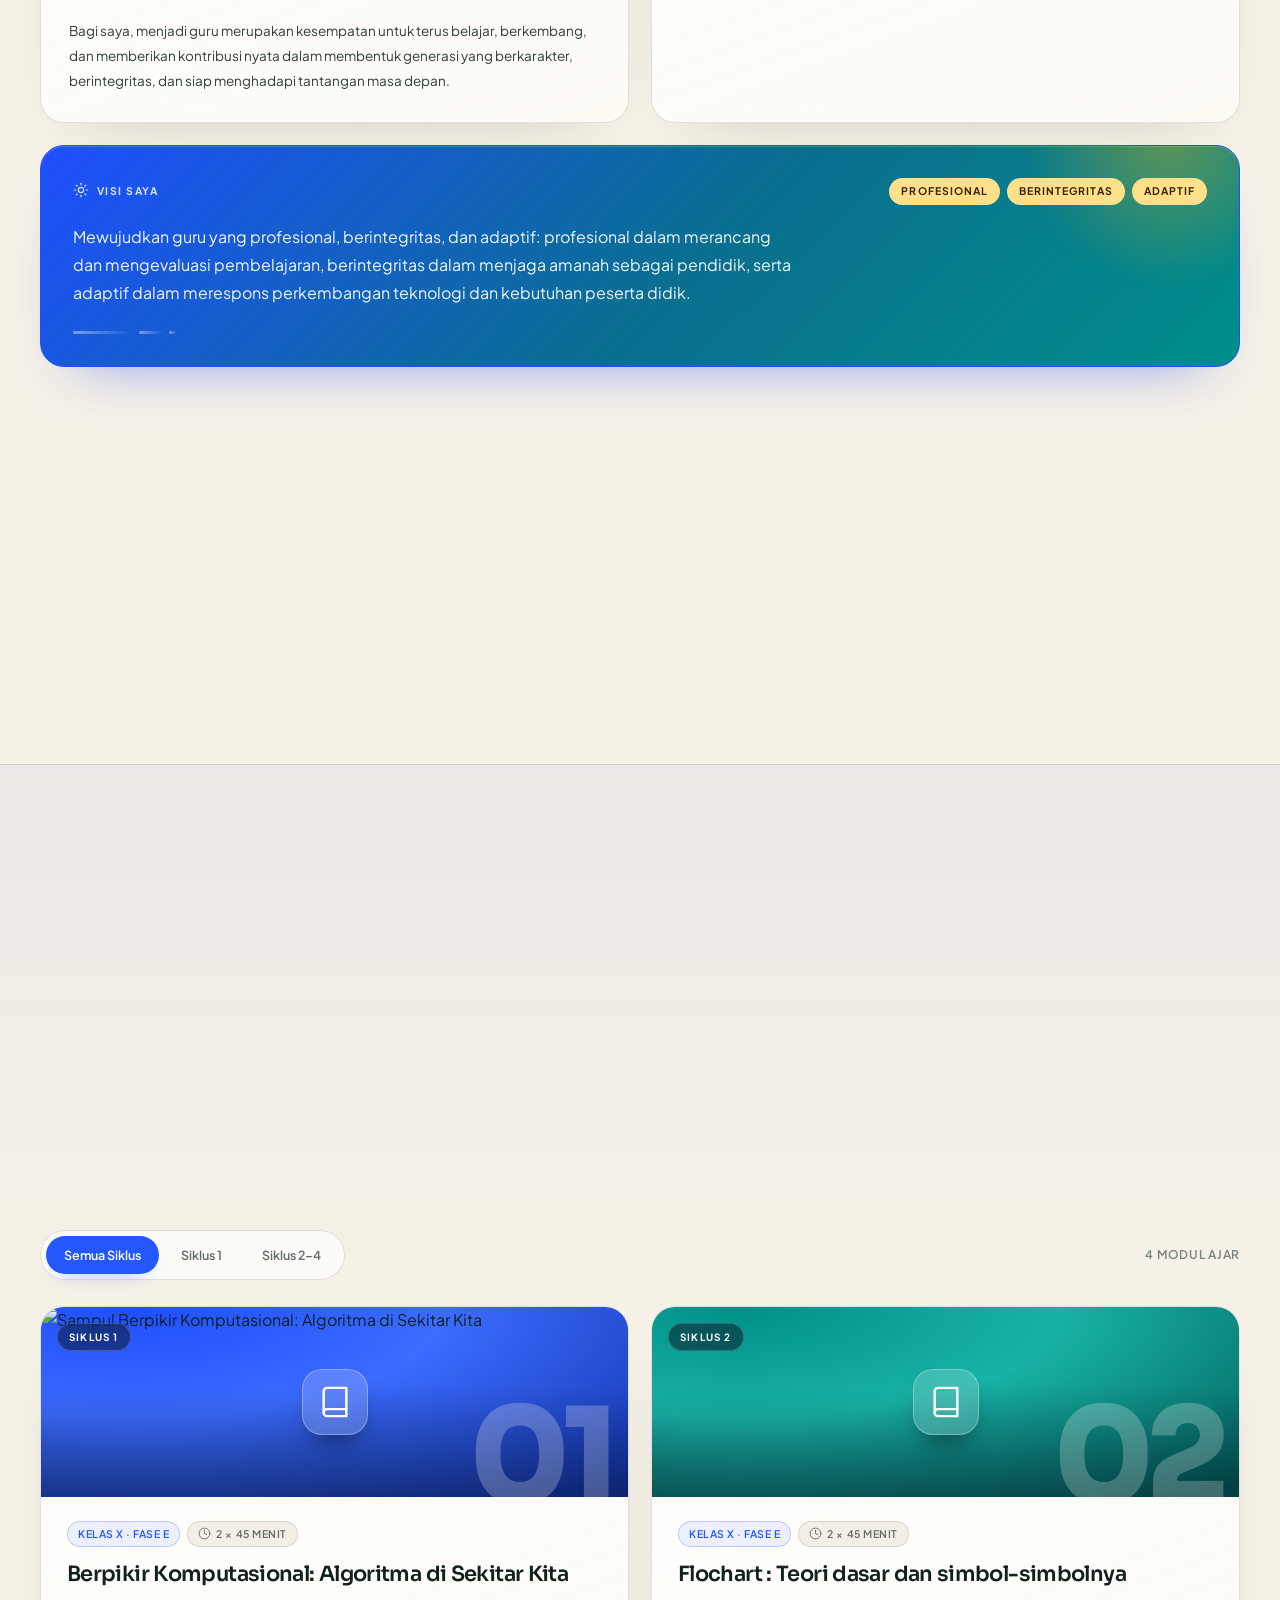
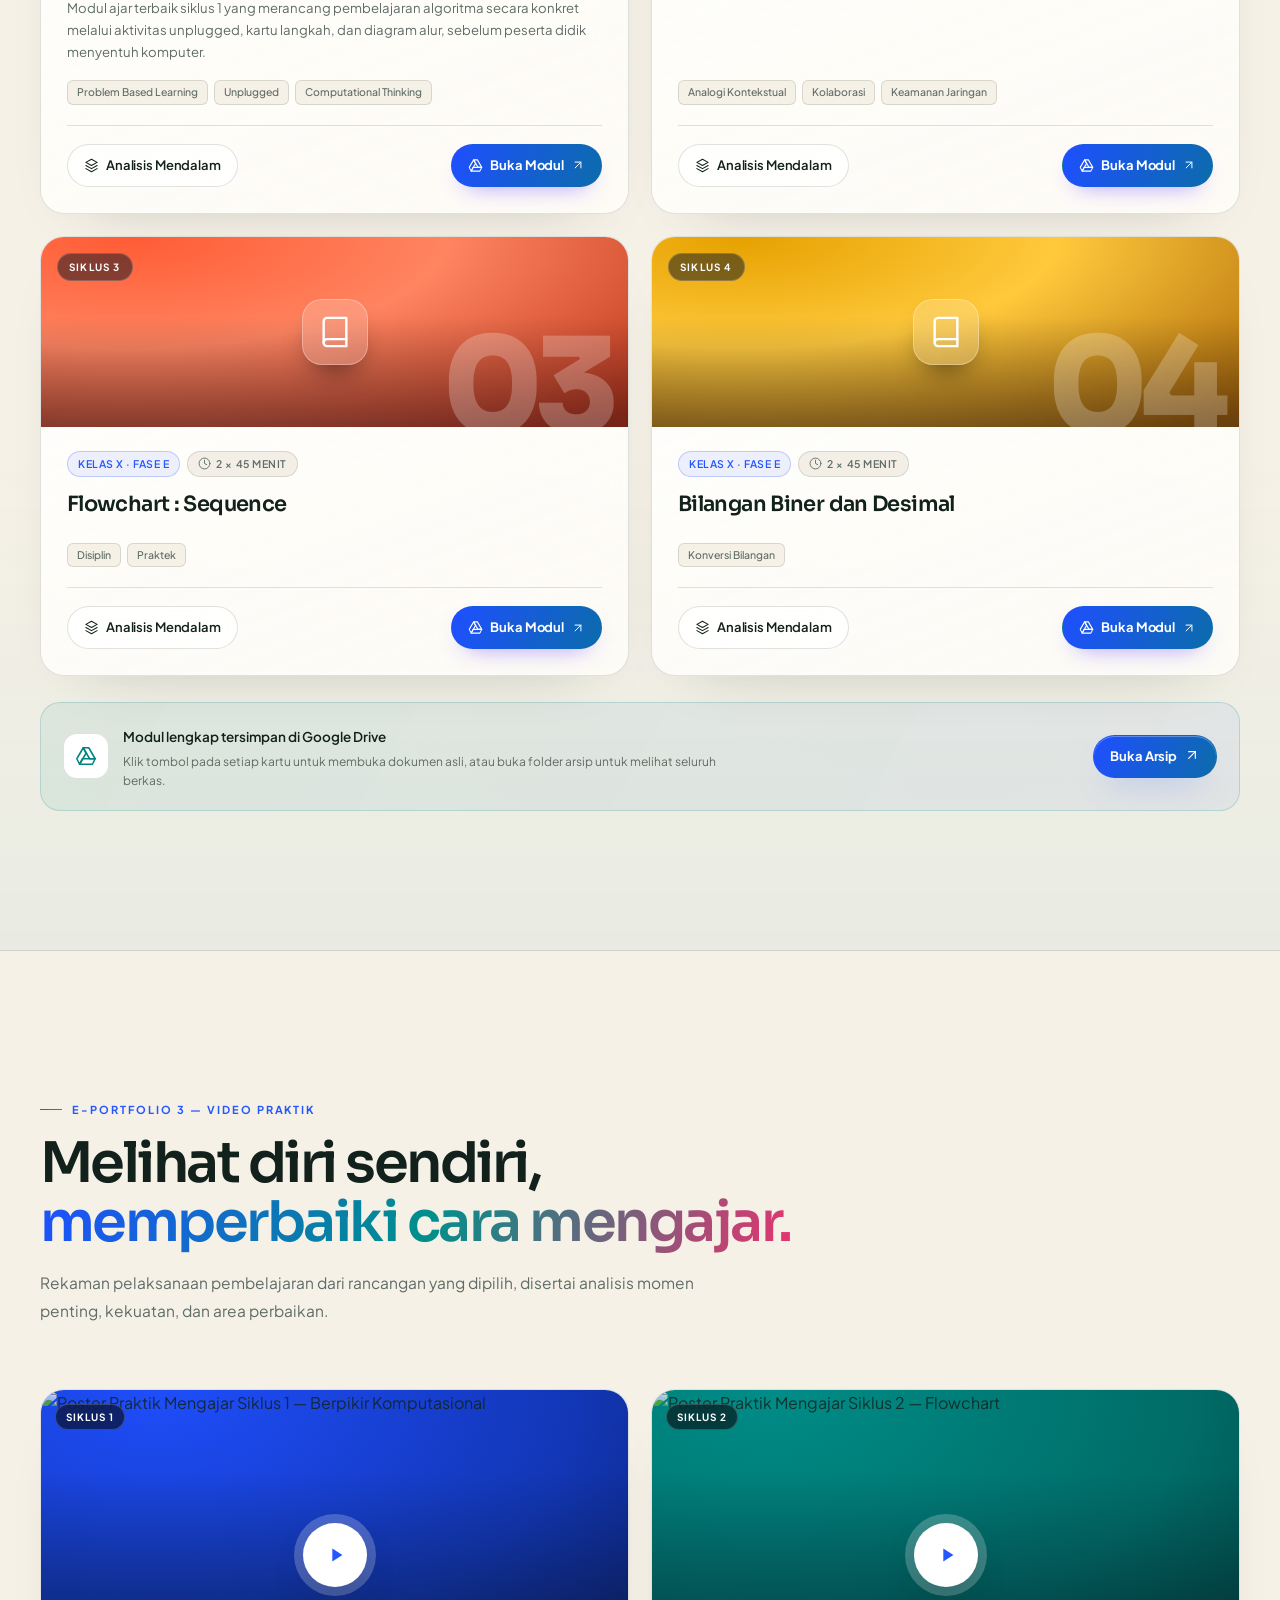
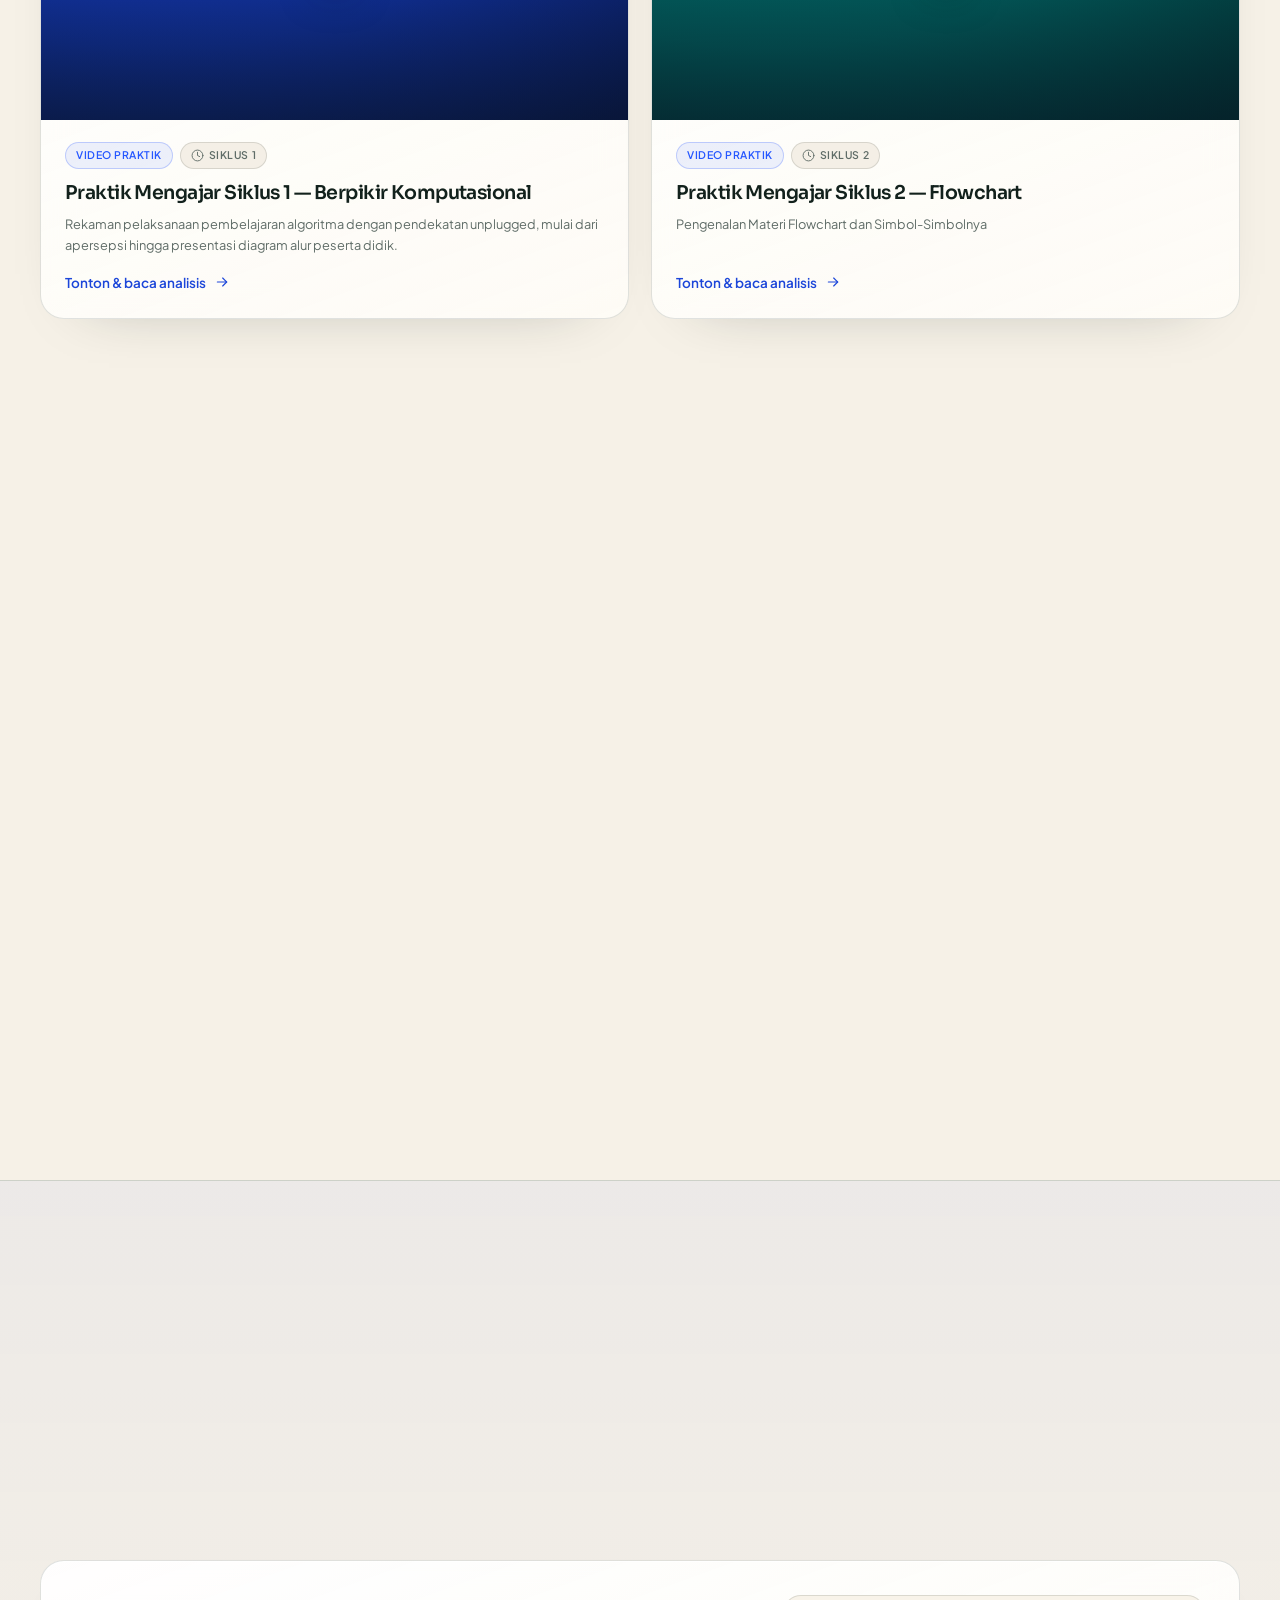
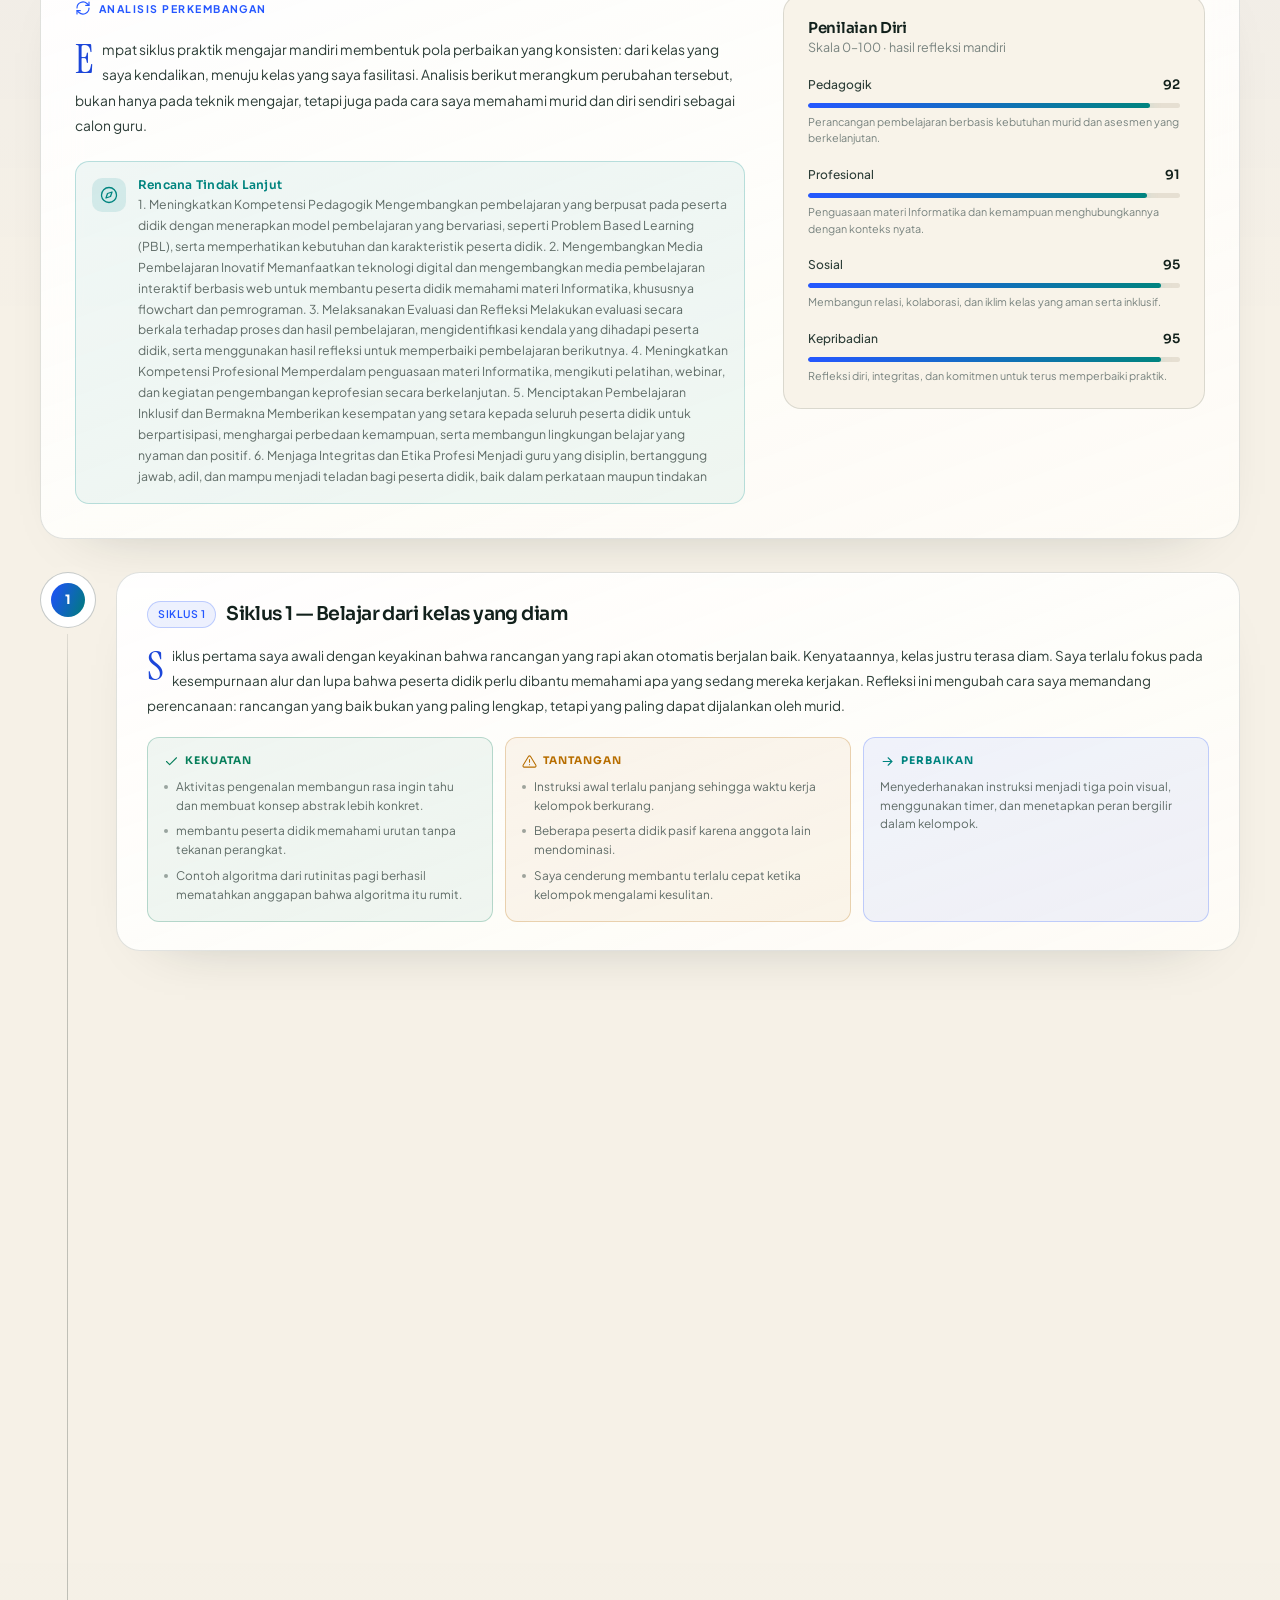
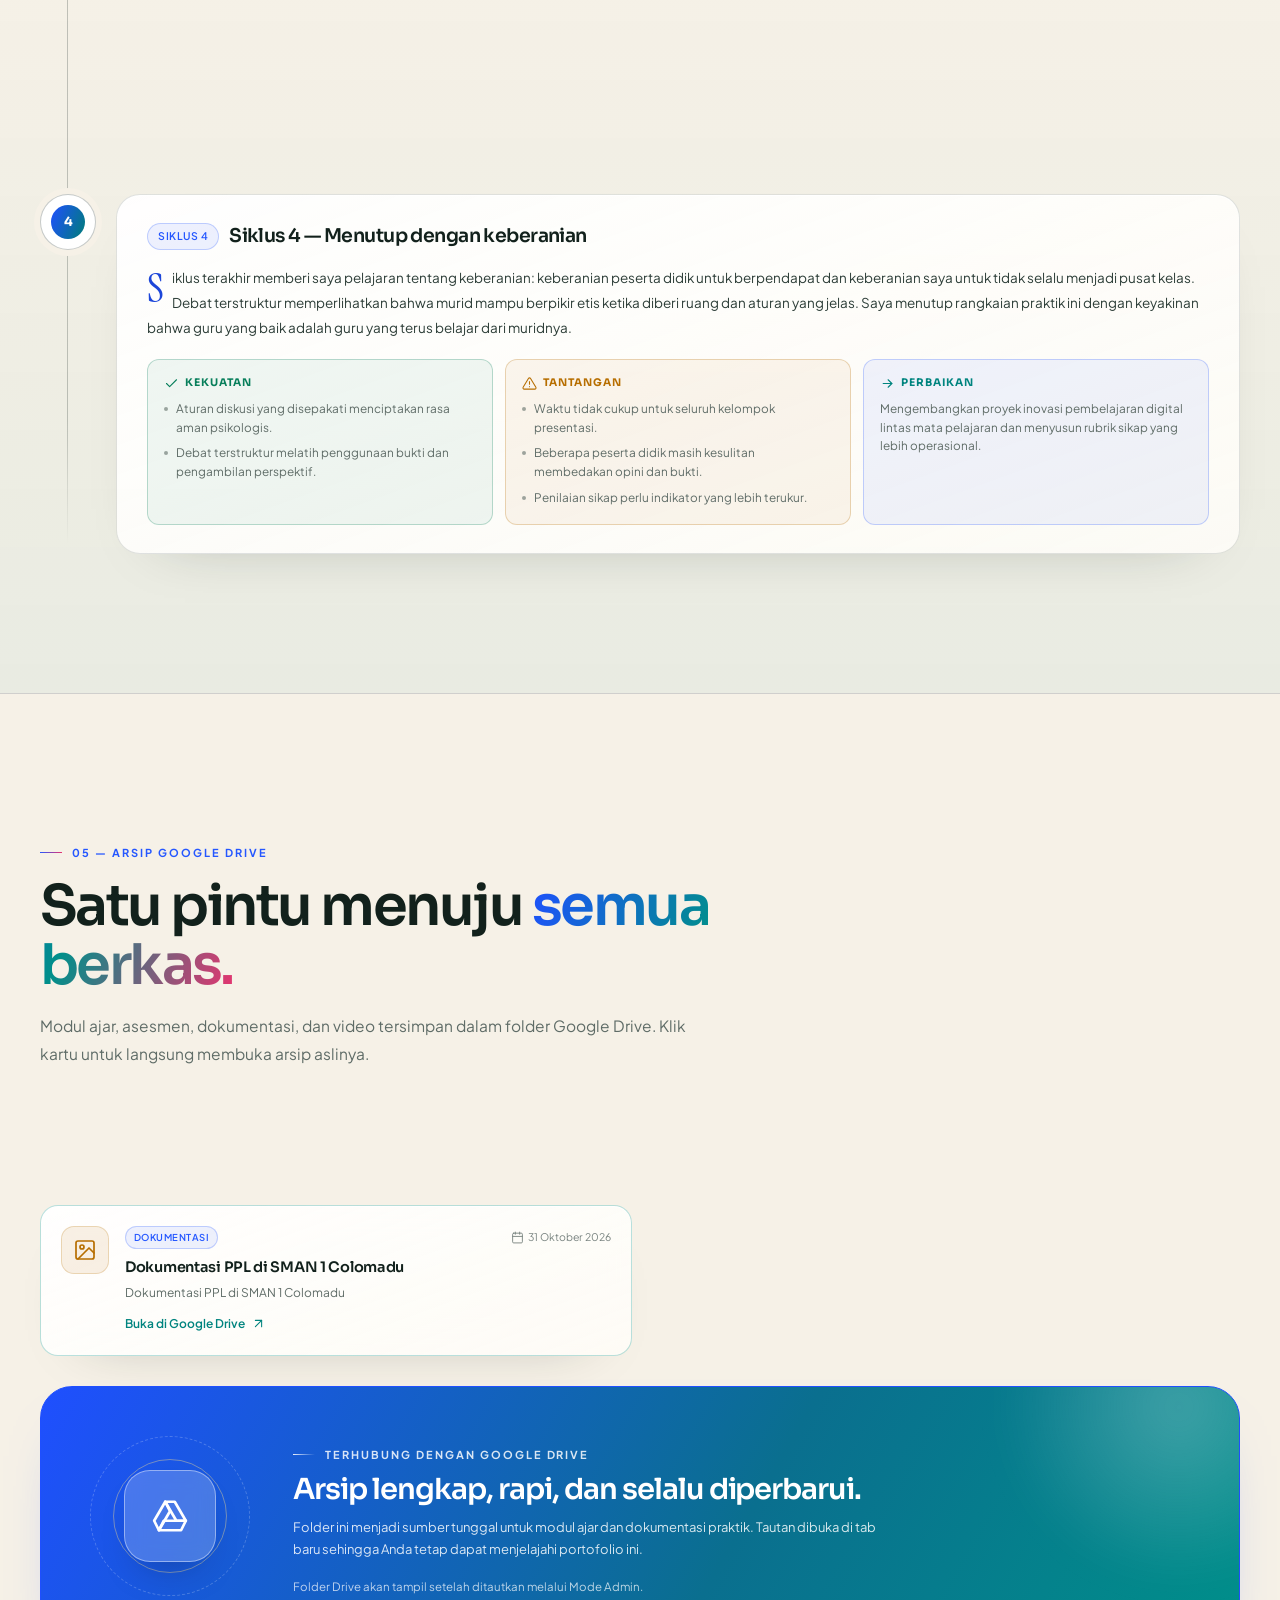
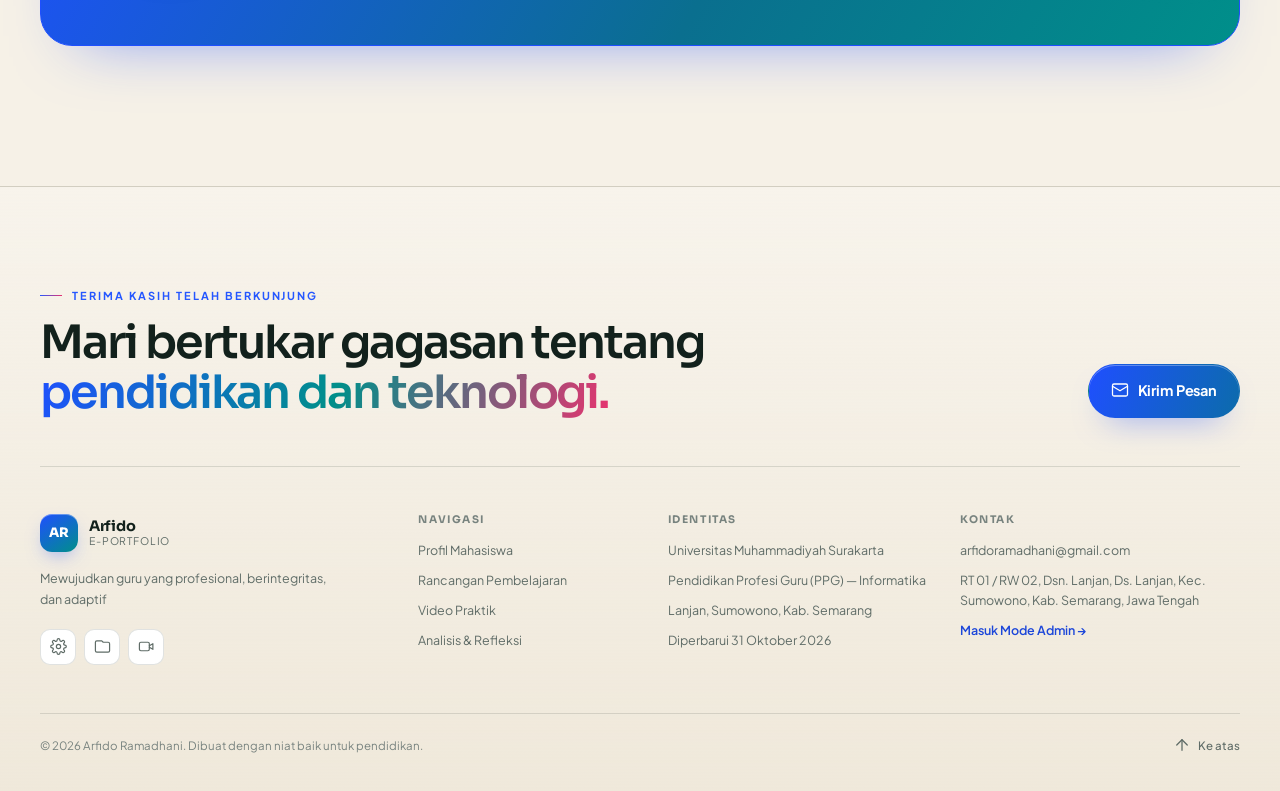
==== commit 20f2718e: "r" ====
--- a/index.html
+++ b/index.html
@@ -82,10 +82,9 @@
         <div class="hero-visual reveal" aria-hidden="true">
           <div class="portrait-shell">
             <div class="portrait-glow"></div>
-            <div class="profile-photo" style="width: 120px; height: 120px; margin: 0 auto 1rem; border-radius: 50%; overflow: hidden;">
-            <img src="assets/pp.JPG" alt="Foto Profil" style="width: 100%; height: 100%; object-fit: cover; display: block;" />
-    
-            </div>
+            <div class="profile-photo" style="width: 260px; height: 260px; margin: 0 auto; border-radius: 50%; overflow: hidden;">
+             <img src="assets/pp.JPG" alt="Foto Profil" style="width: 100%; height: 100%; object-fit: cover; display: block;" />
+</div>
             <div class="orbit-ring"></div>
             <span class="orbit-dot"></span>
             <div class="float-card fc-1">
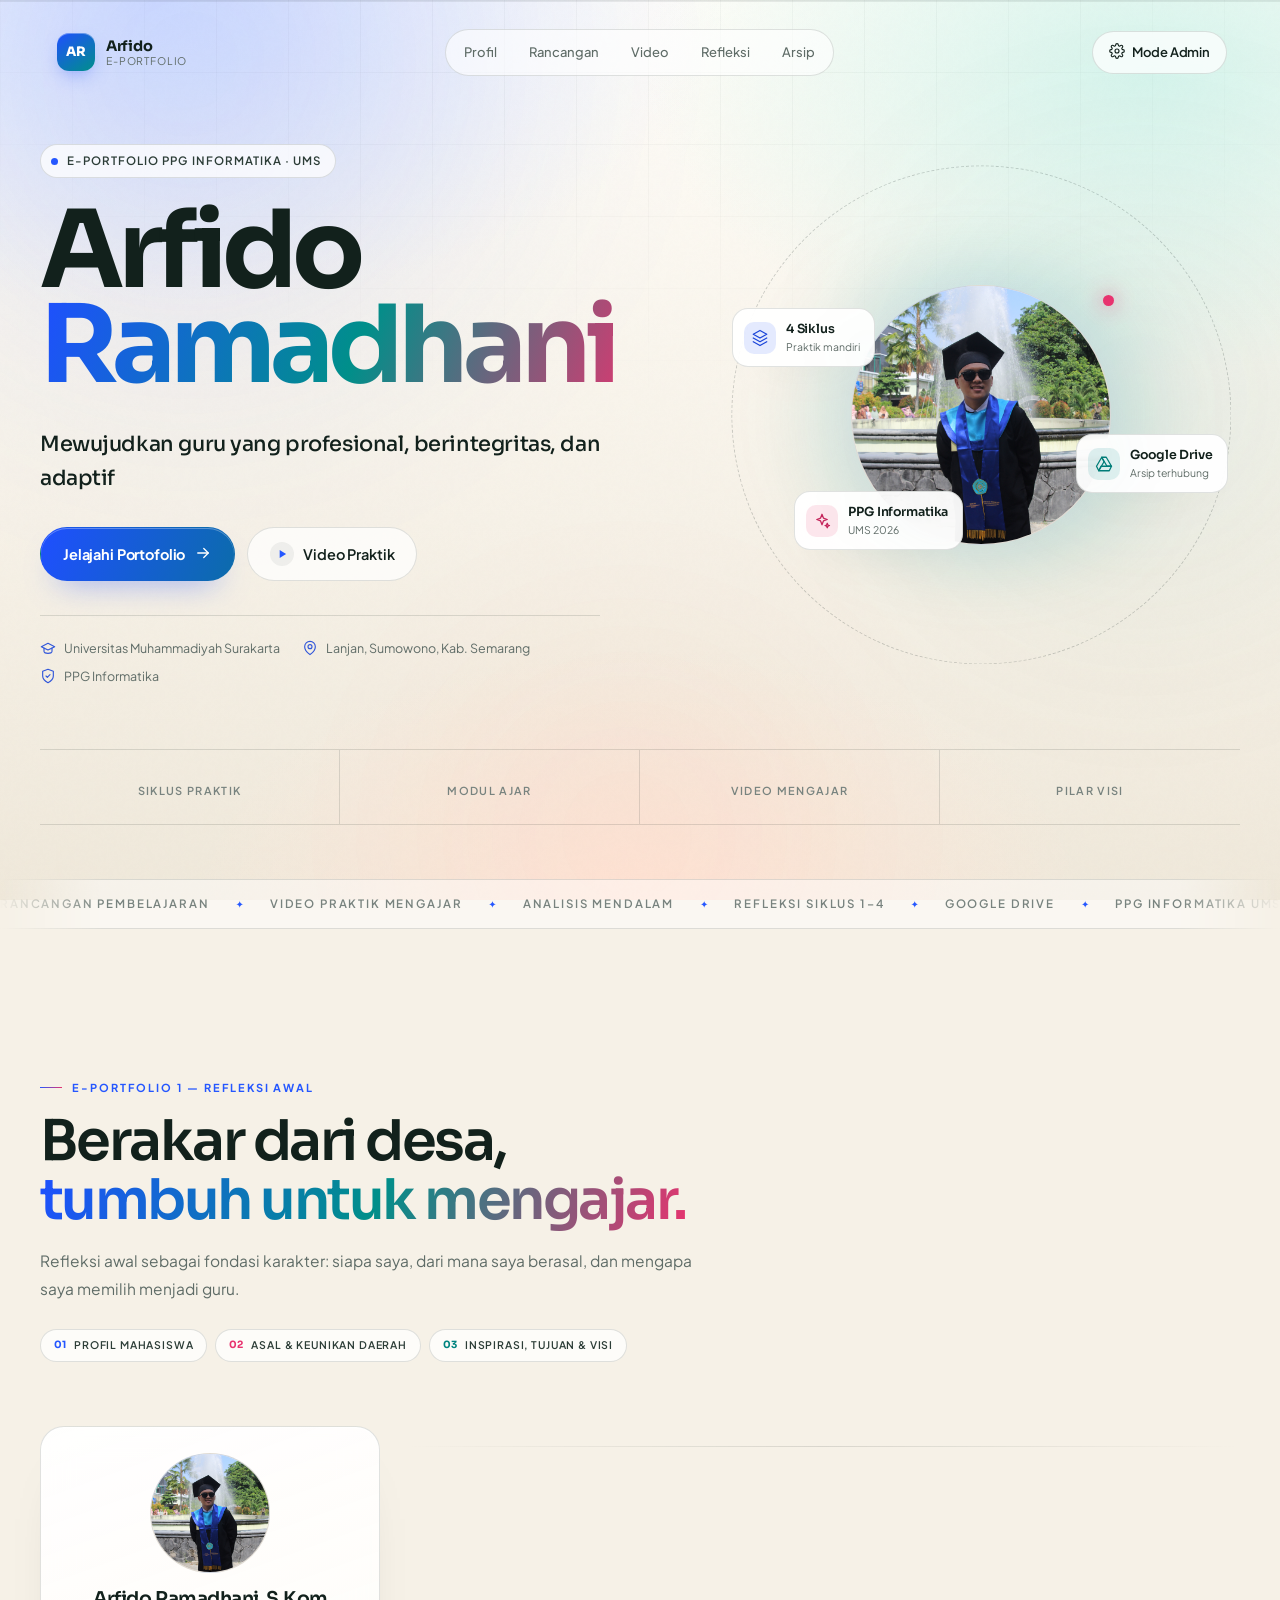
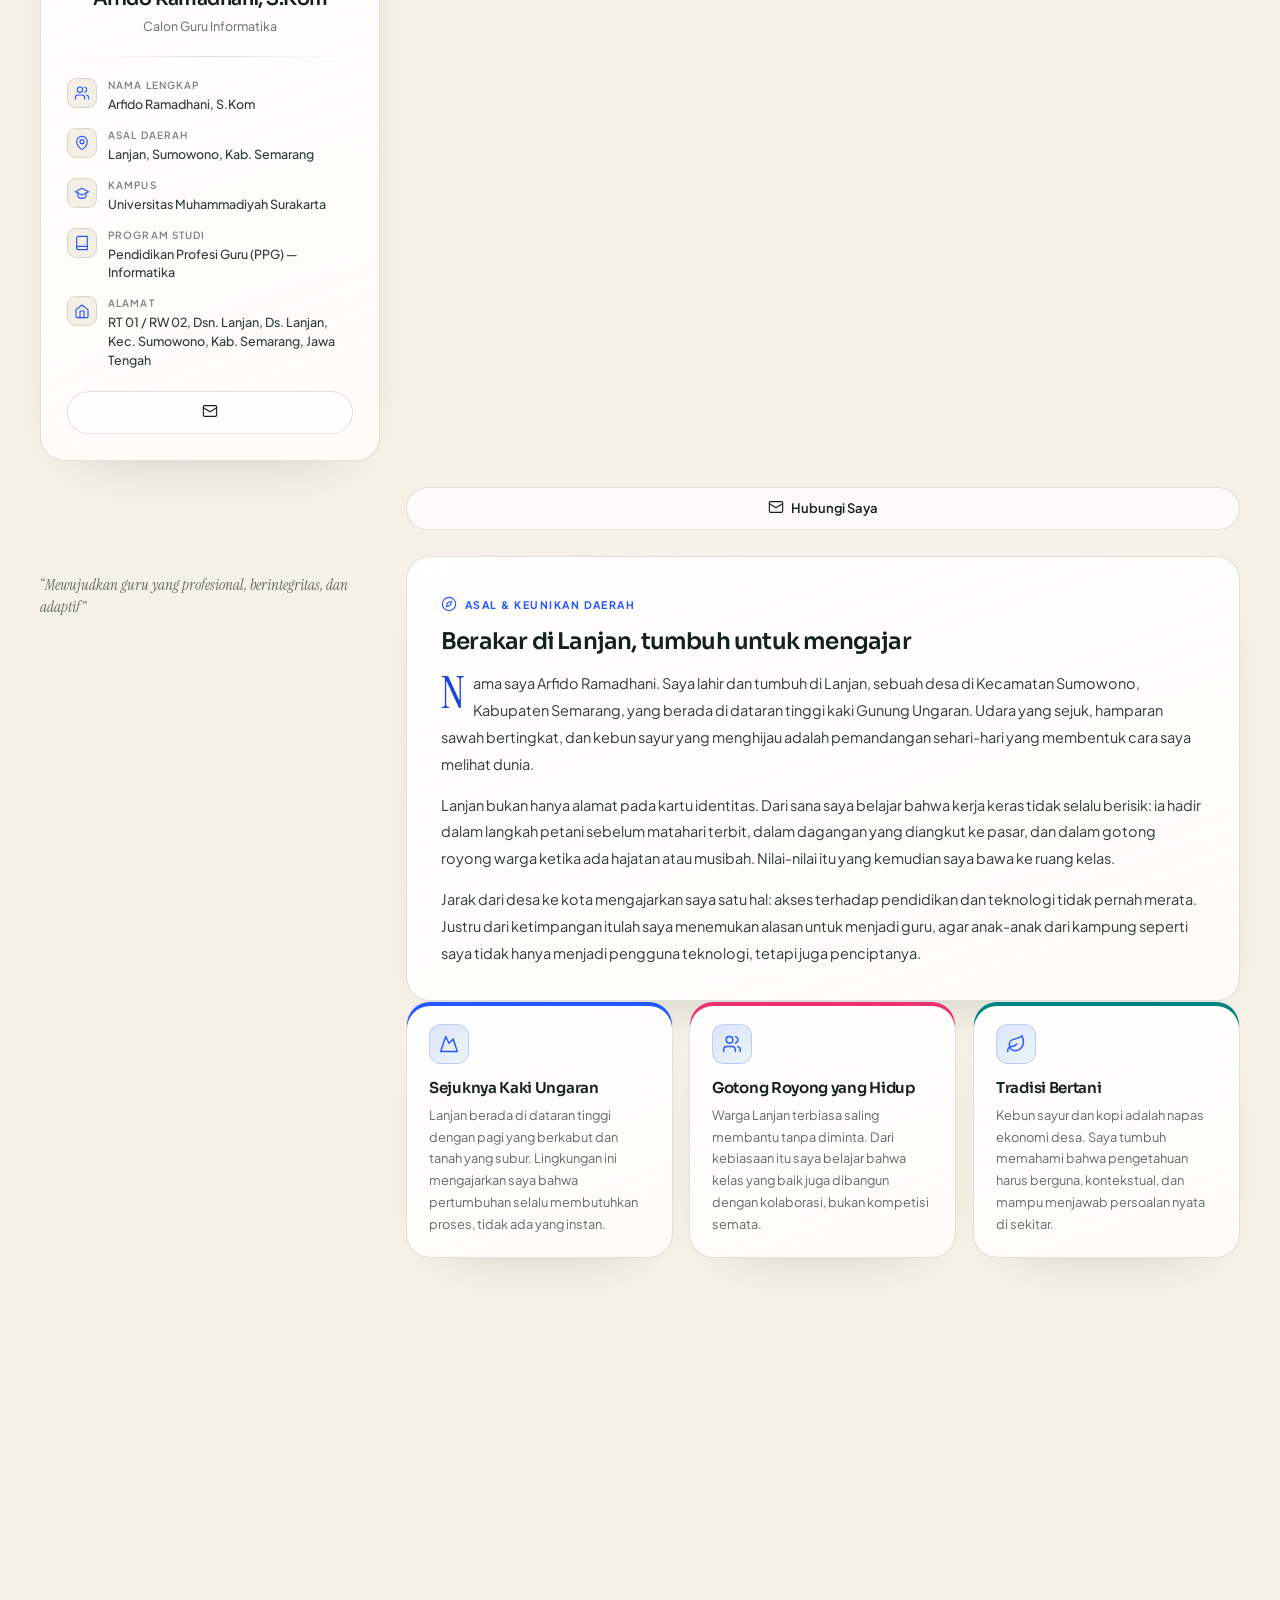
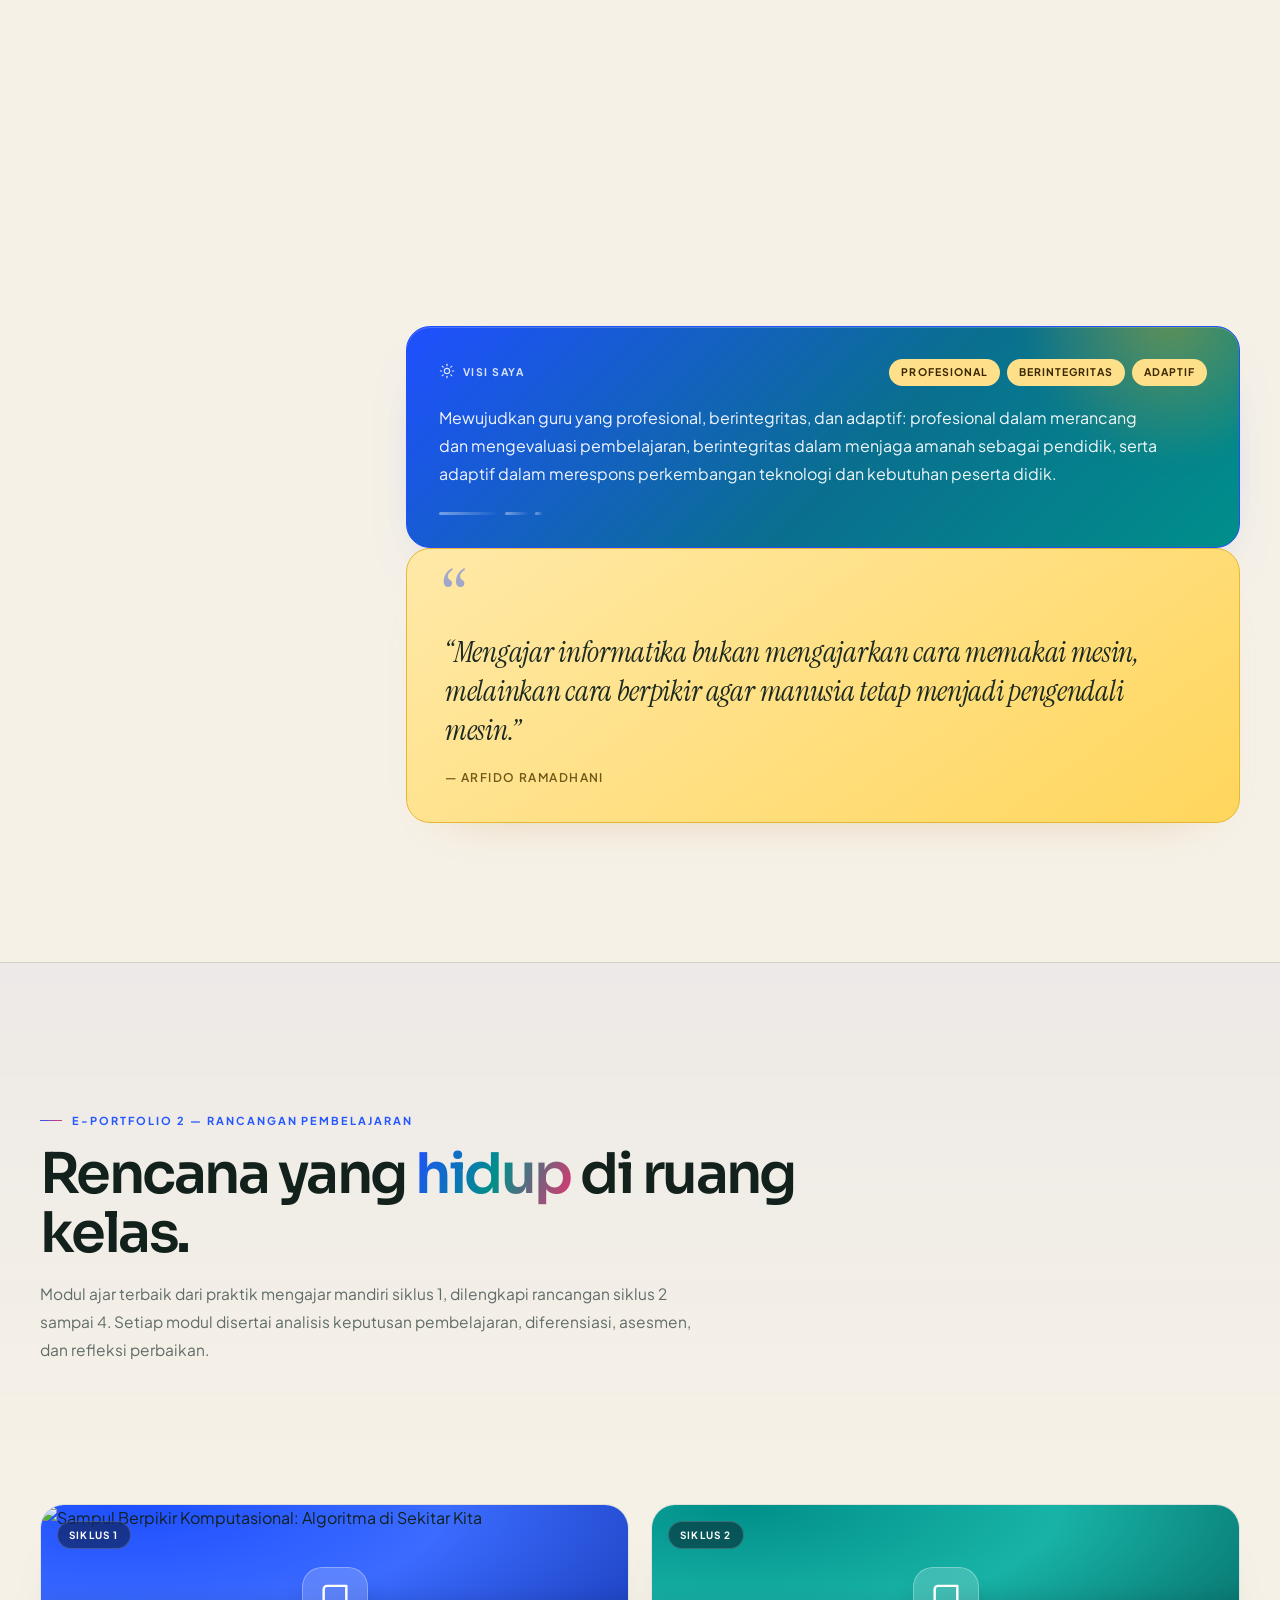
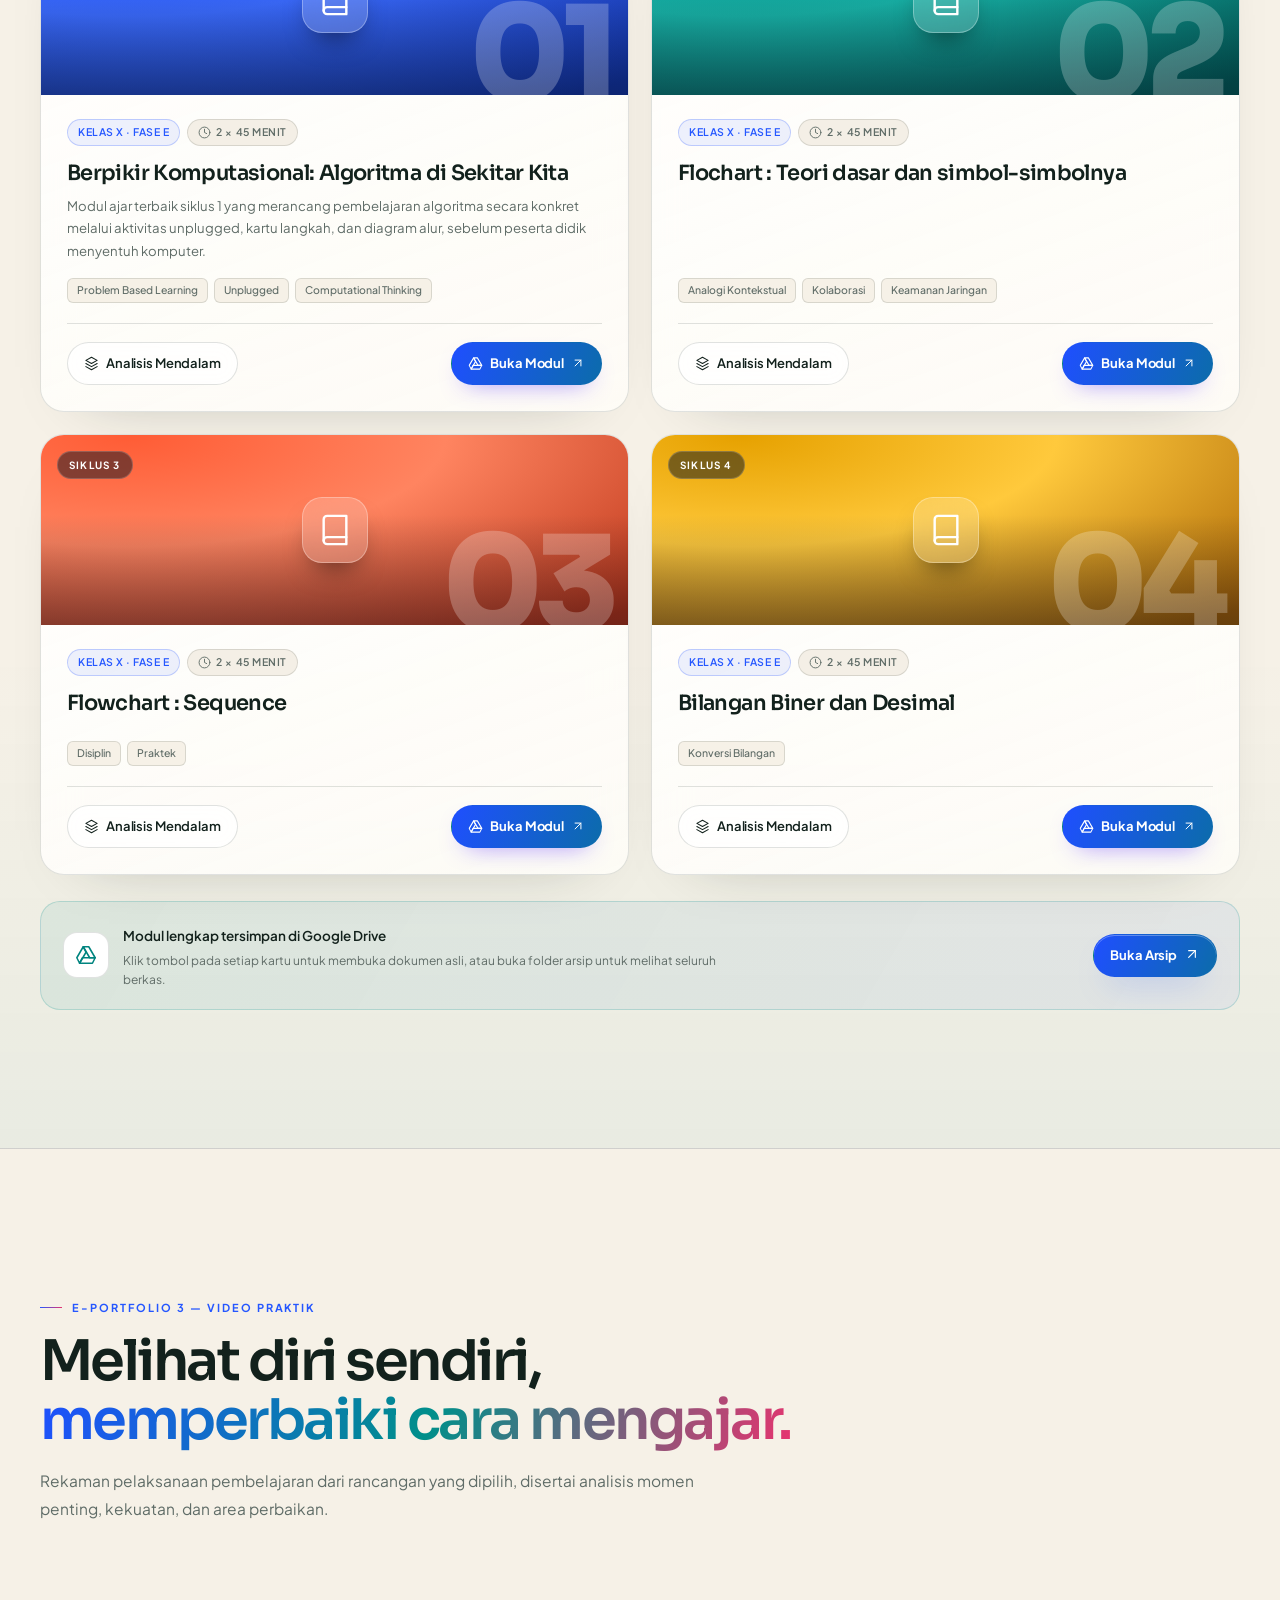
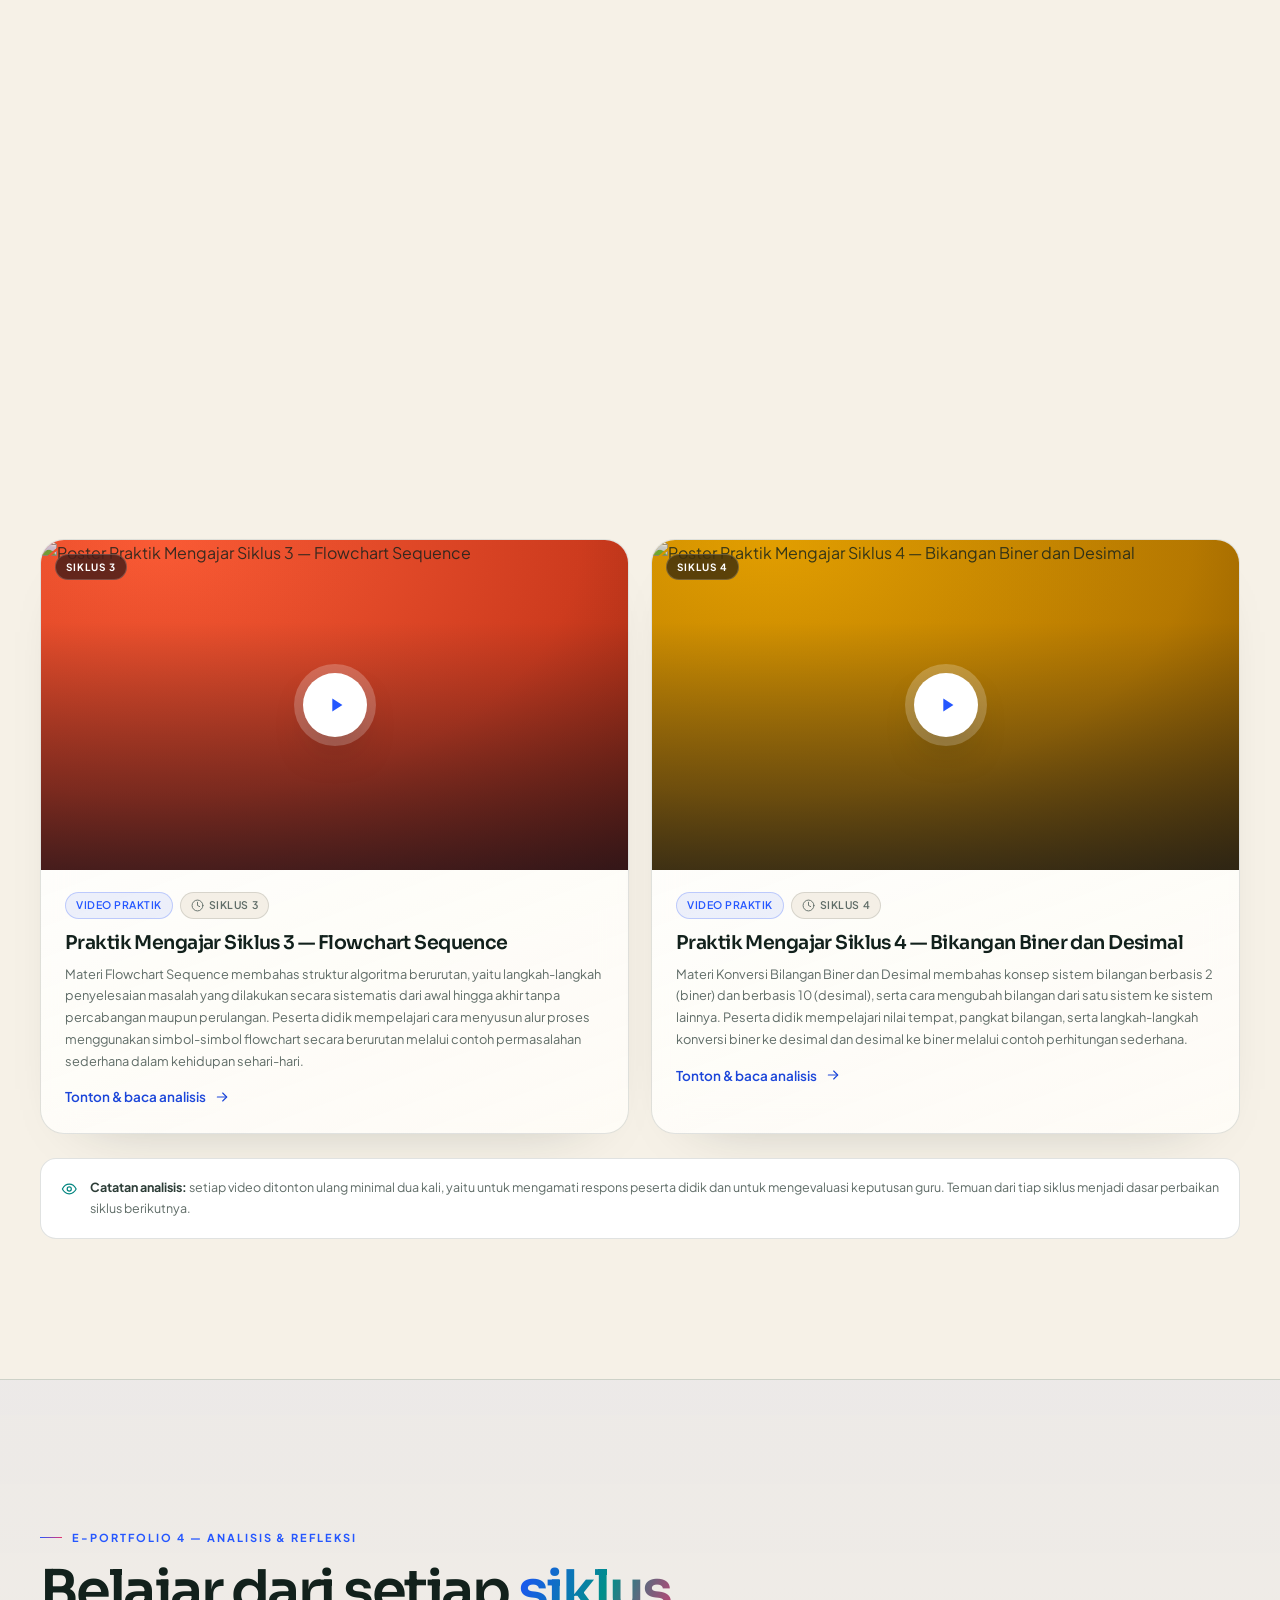
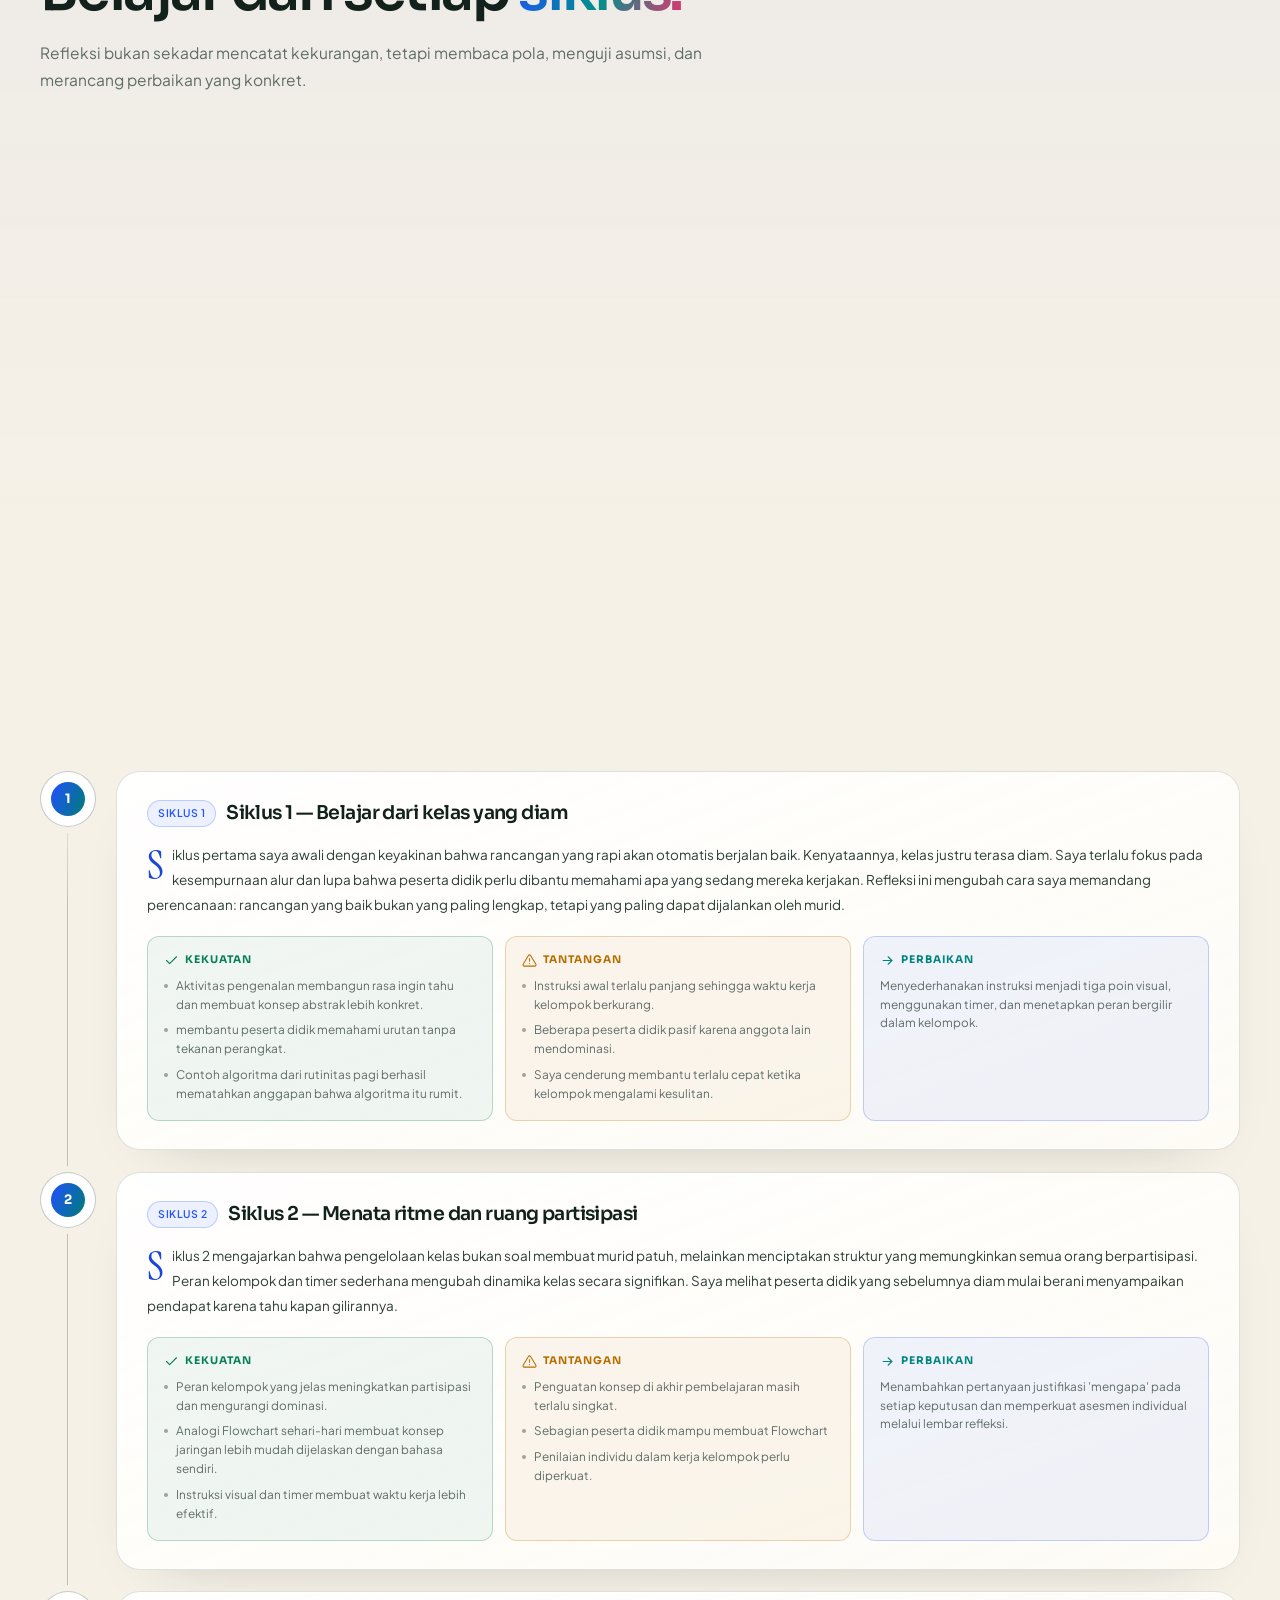
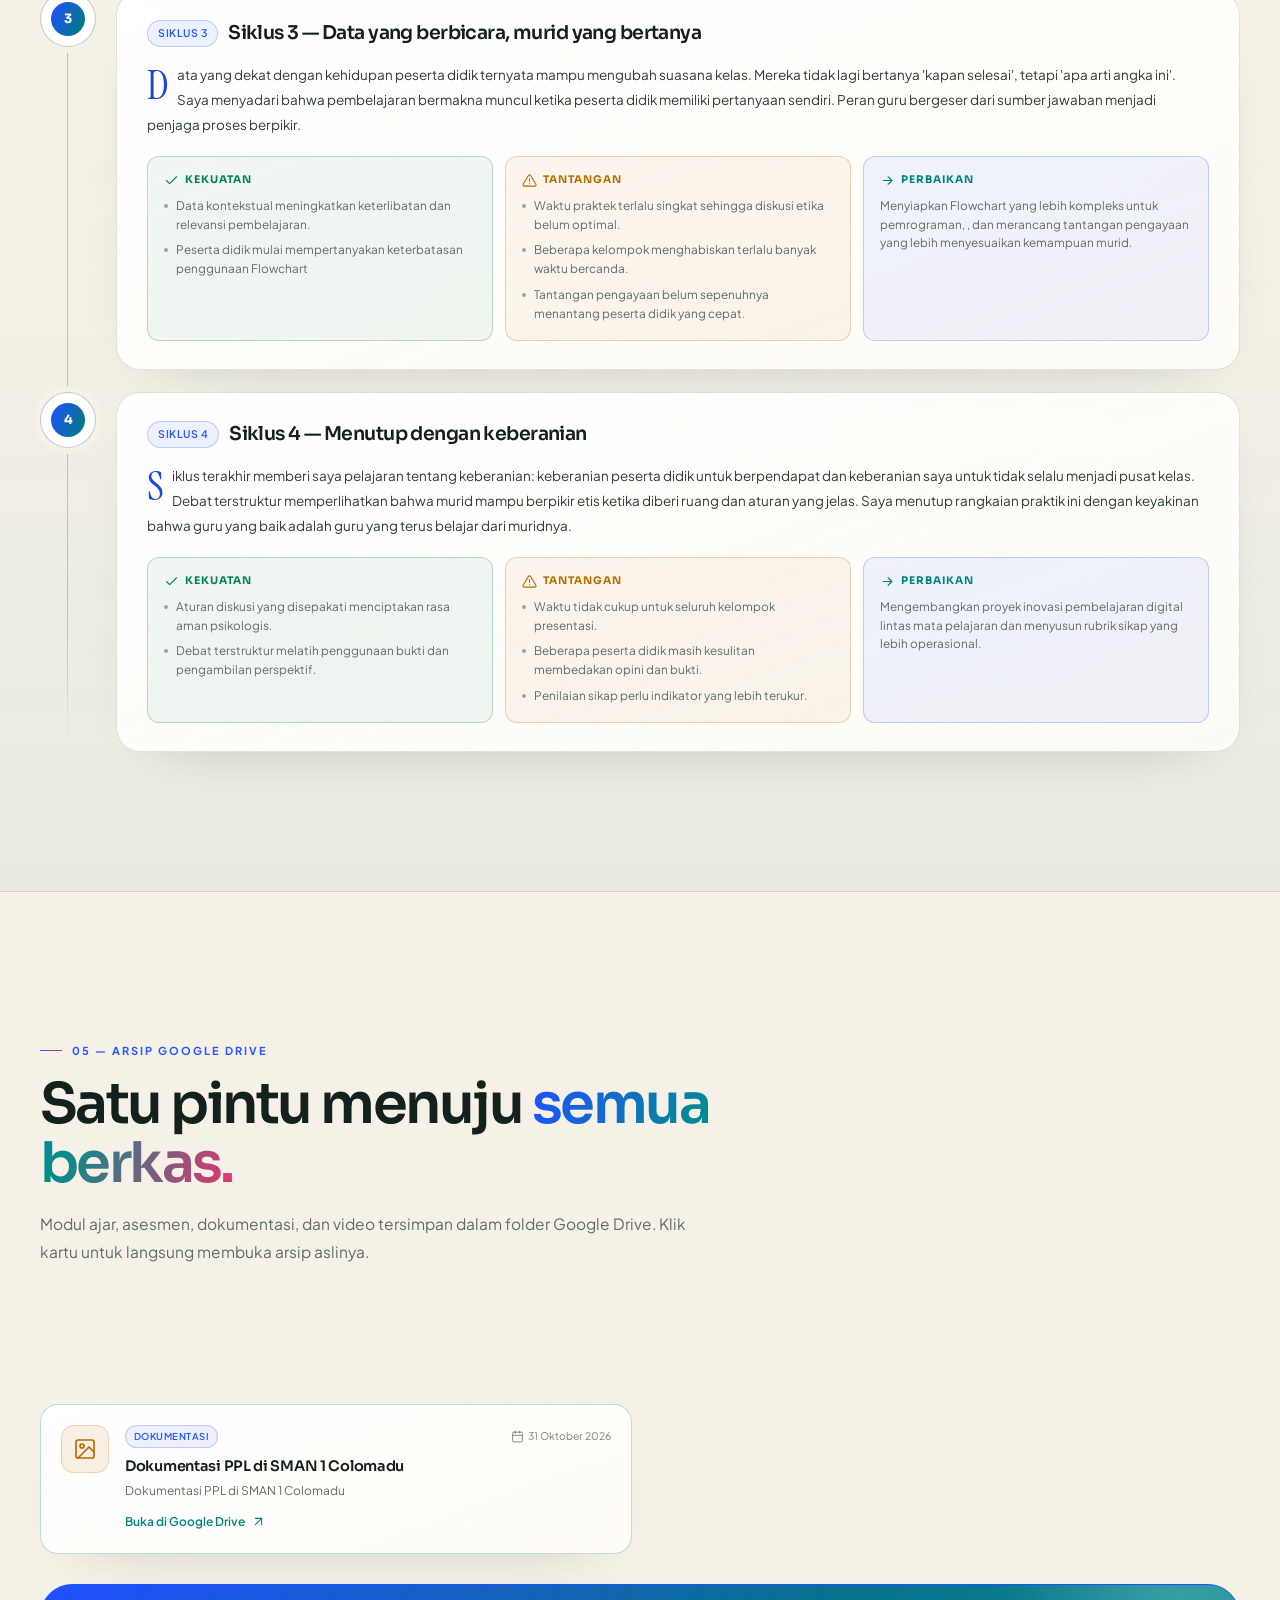
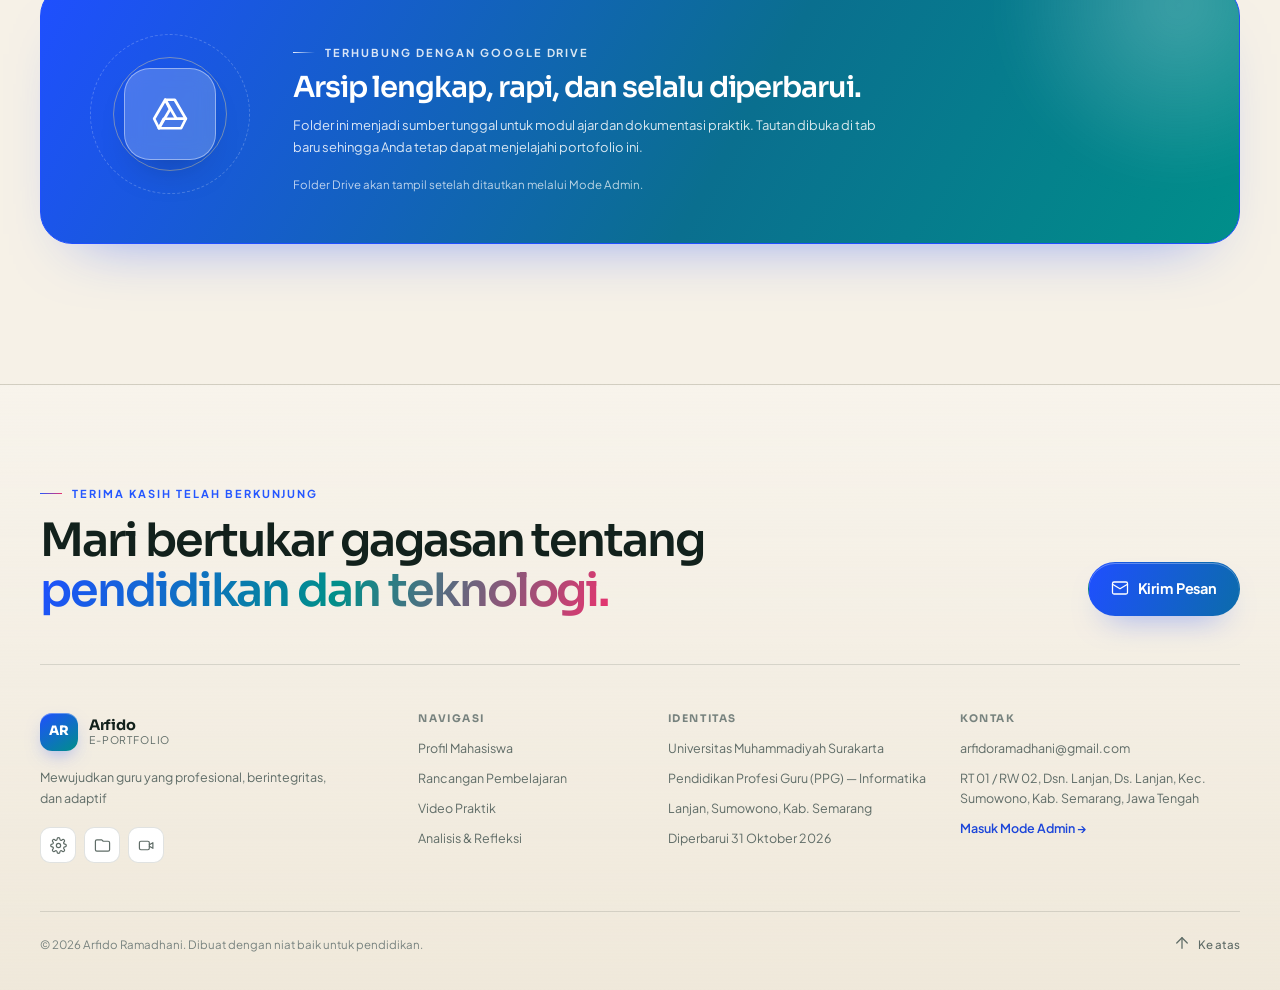
==== commit 4e669c88: "ok" ====
--- a/index.html
+++ b/index.html
@@ -152,16 +152,16 @@
       <span data-icon="mail" data-size="16"></span>
     </a>
   </aside>
-</div>            <div class="profile-divider"></div>
+          <div class="profile-divider"></div>
             <ul class="facts" id="profileFacts"></ul>
             <a class="btn btn-ghost btn-block btn-sm" id="profileMail" href="#">
               <span data-icon="mail" data-size="16"></span>
-              <span>Hubungi Saya</span>
+               <span>Hubungi Saya</span>
             </a>
             <p class="profile-quote-mini" id="profileQuoteMini"></p>
           </aside>
 
-          <div class="profile-main">
+          <div class="profile- main">
             <article class="glass story-card reveal">
               <div class="card-label"><span data-icon="compass" data-size="16"></span> Asal &amp; Keunikan Daerah</div>
               <h3 id="storyTitle"></h3>
@@ -183,6 +183,7 @@
               </article>
             </div>
 
+
             <article class="vision-card reveal">
               <div class="vision-top">
                 <span class="card-label light"><span data-icon="sun" data-size="16"></span> <span id="visionTitle">Visi saya</span></span>
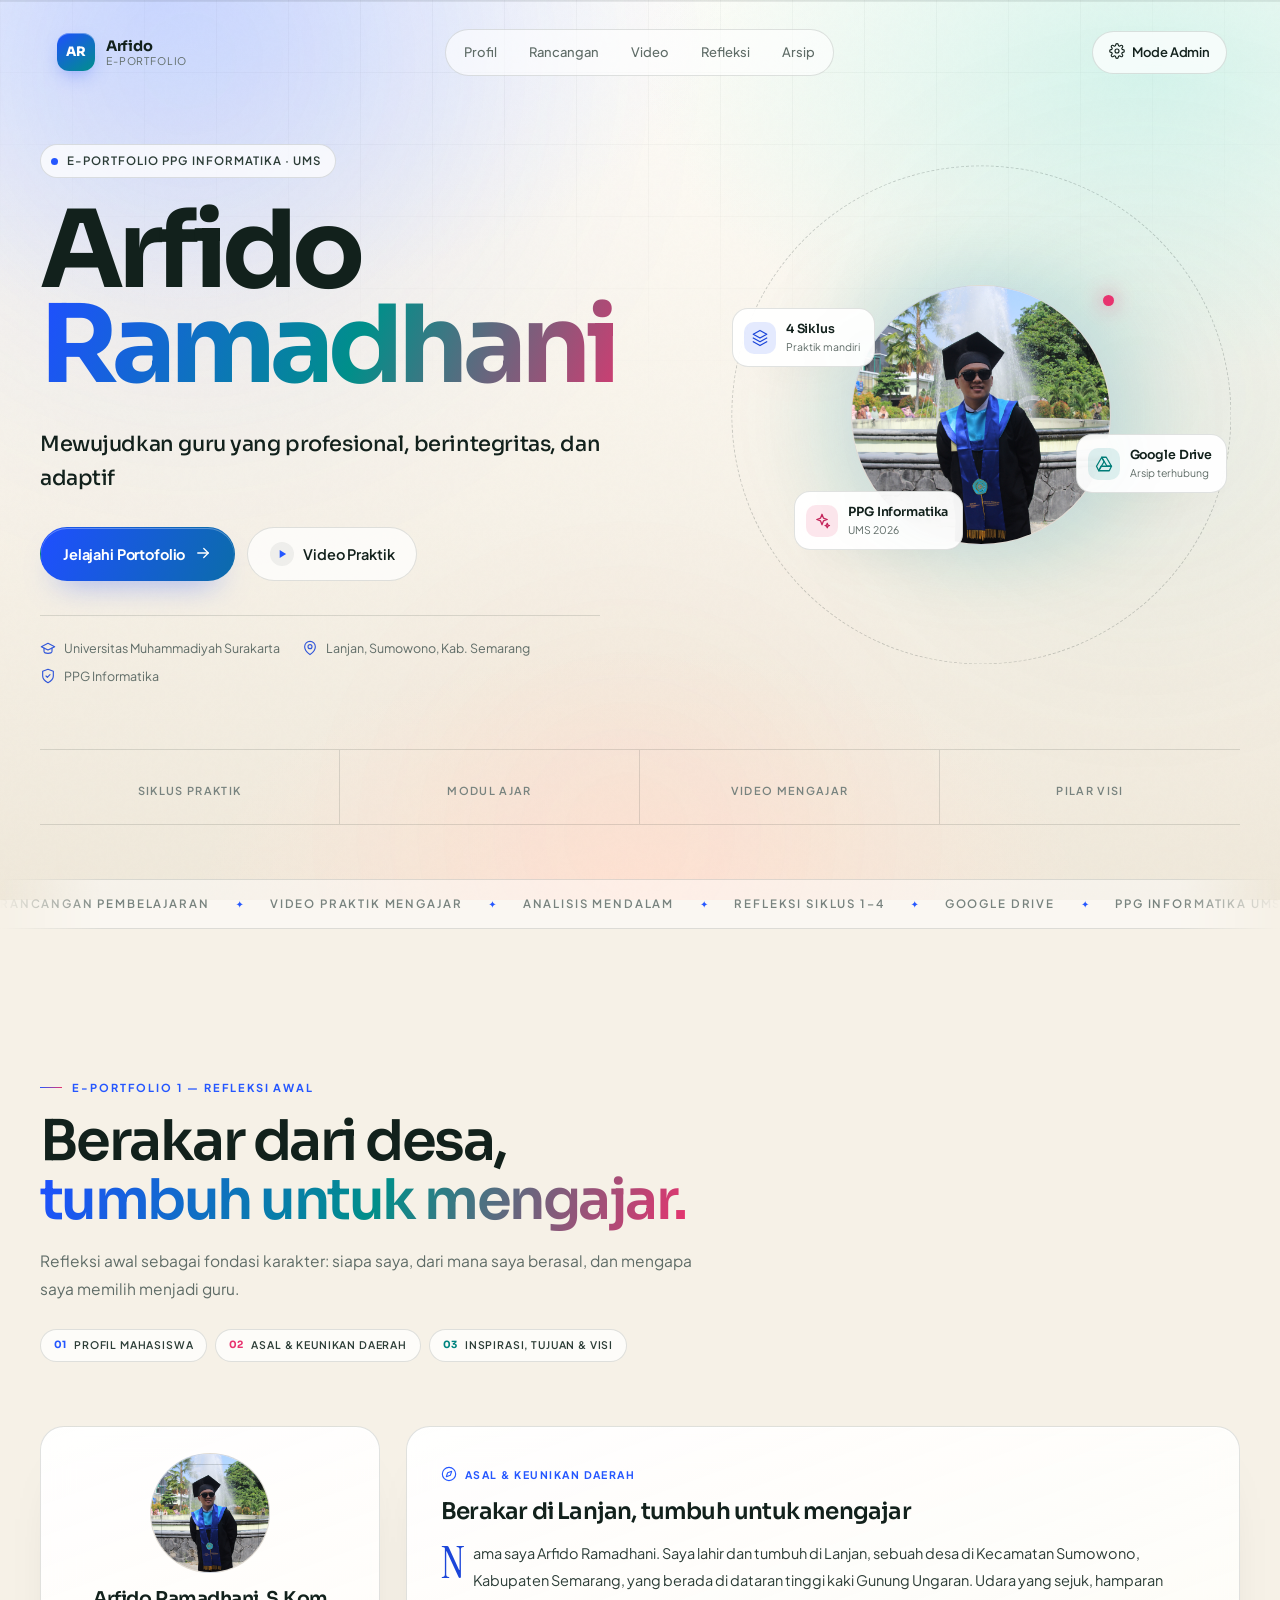
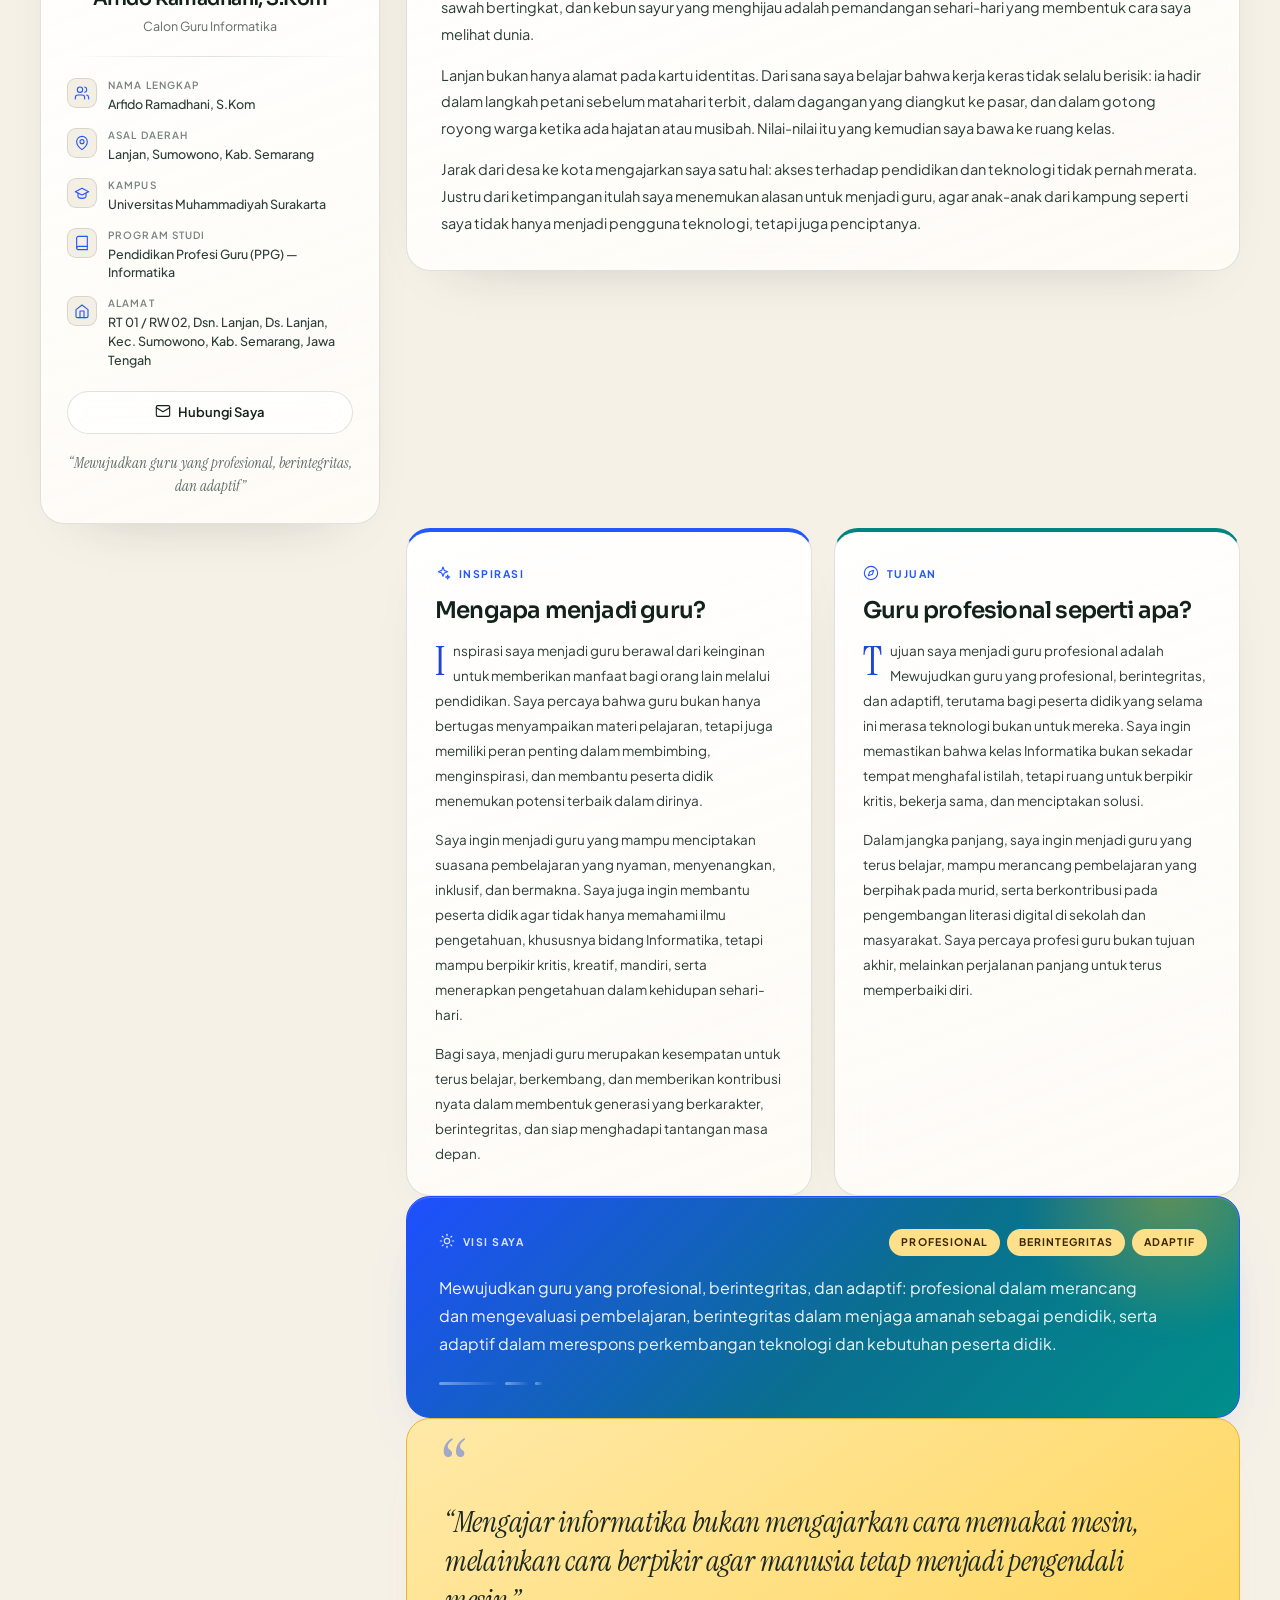
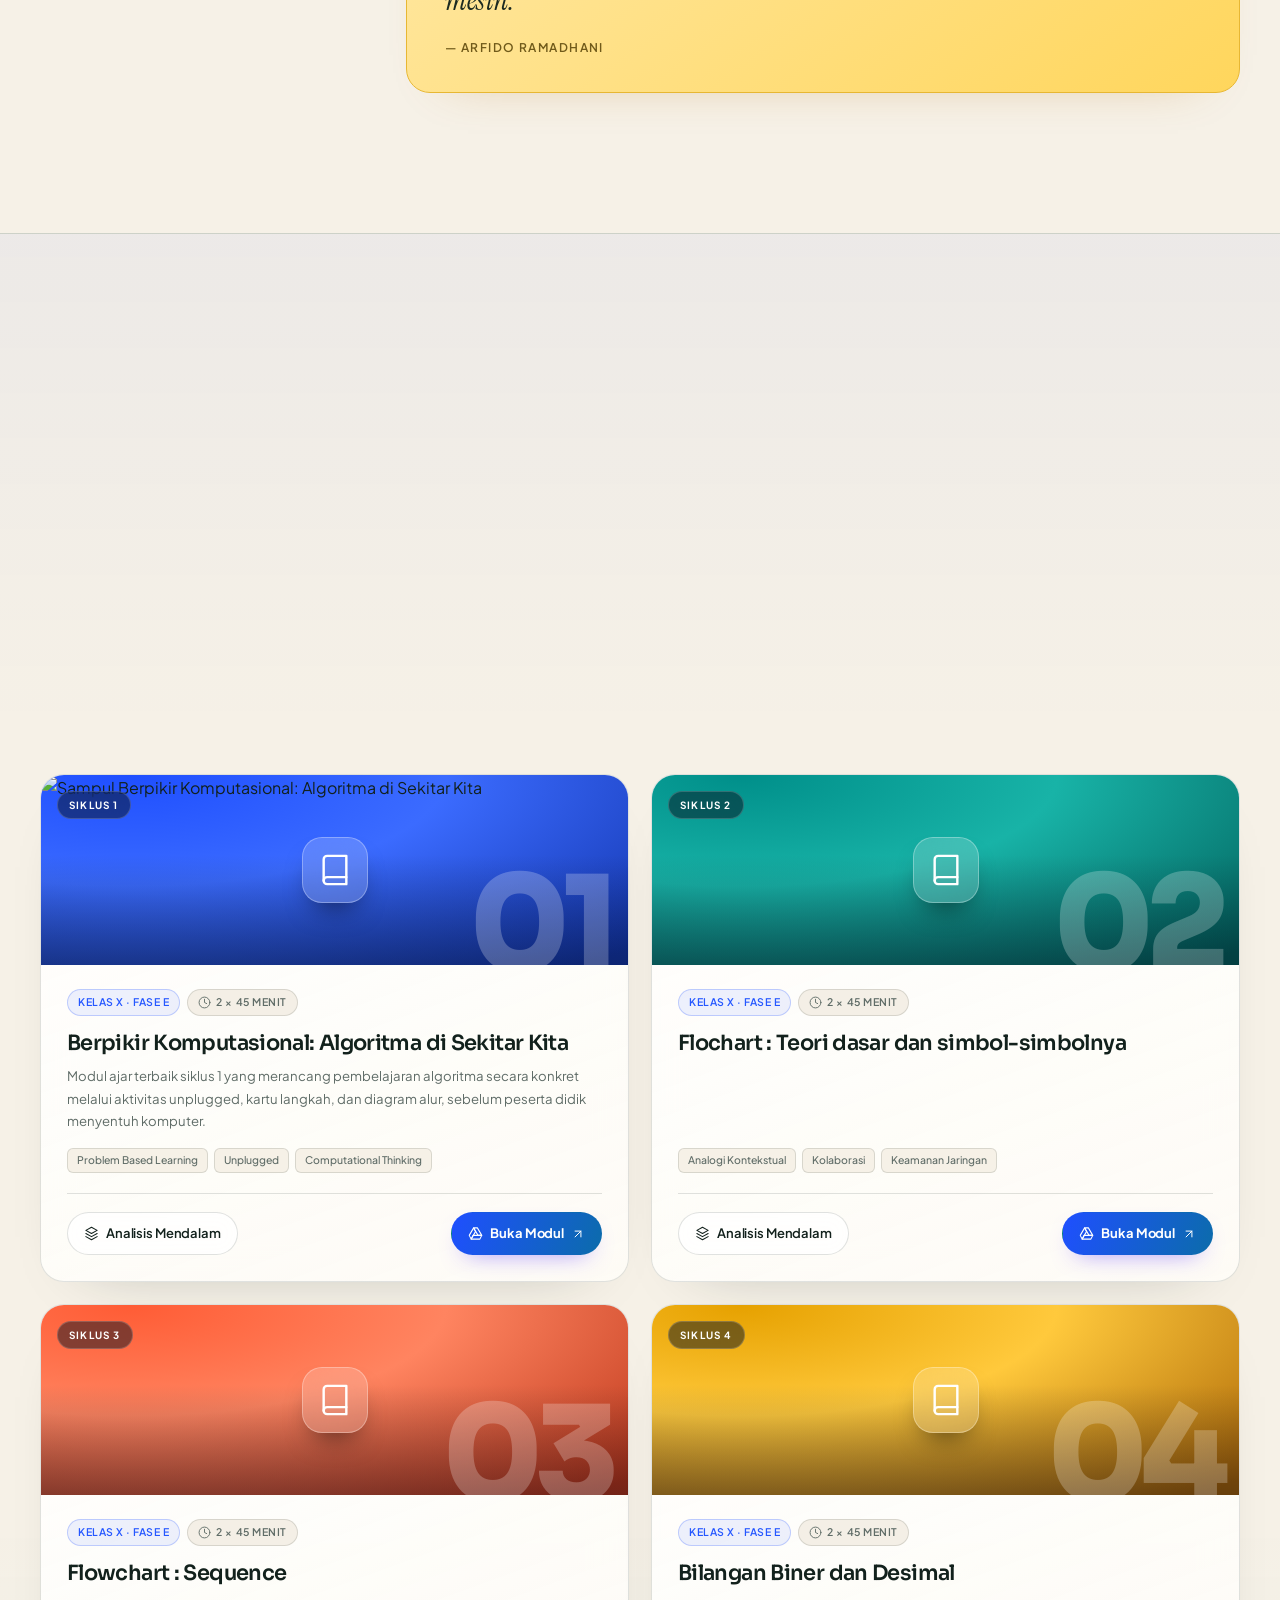
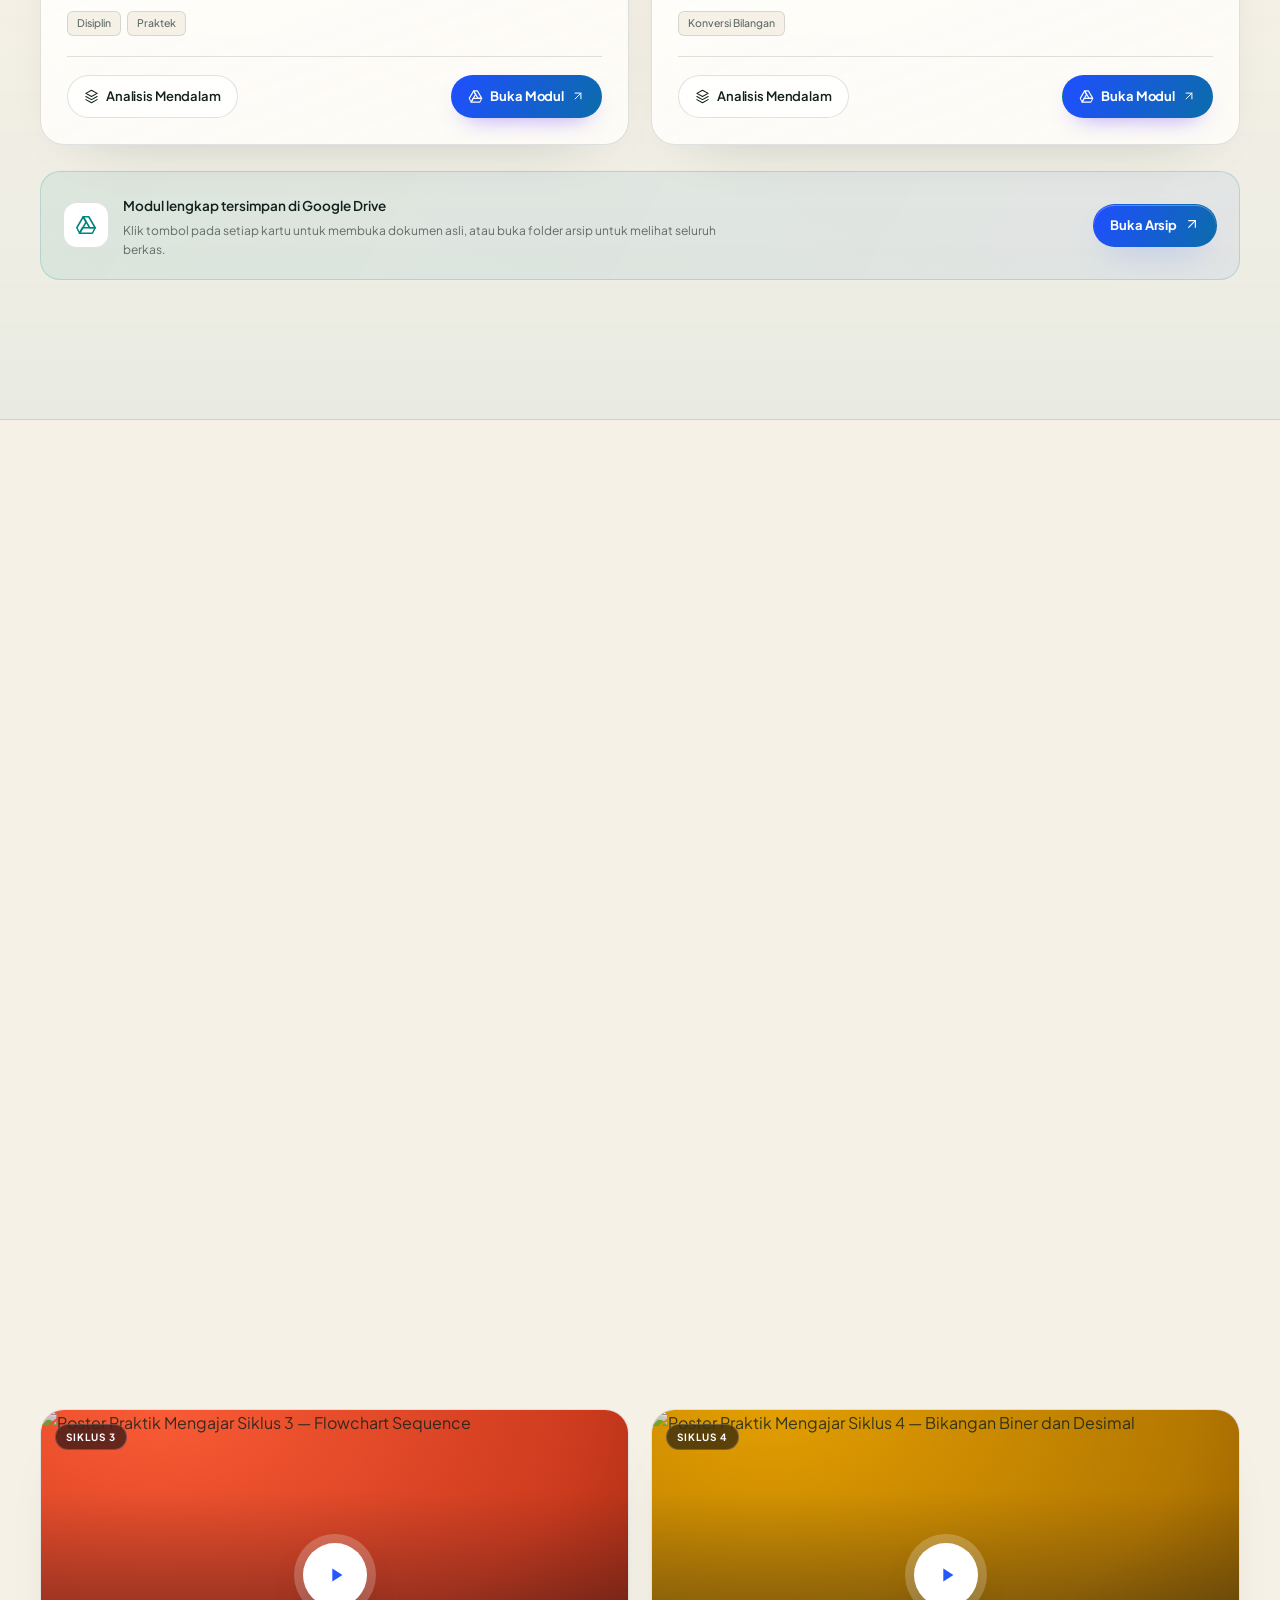
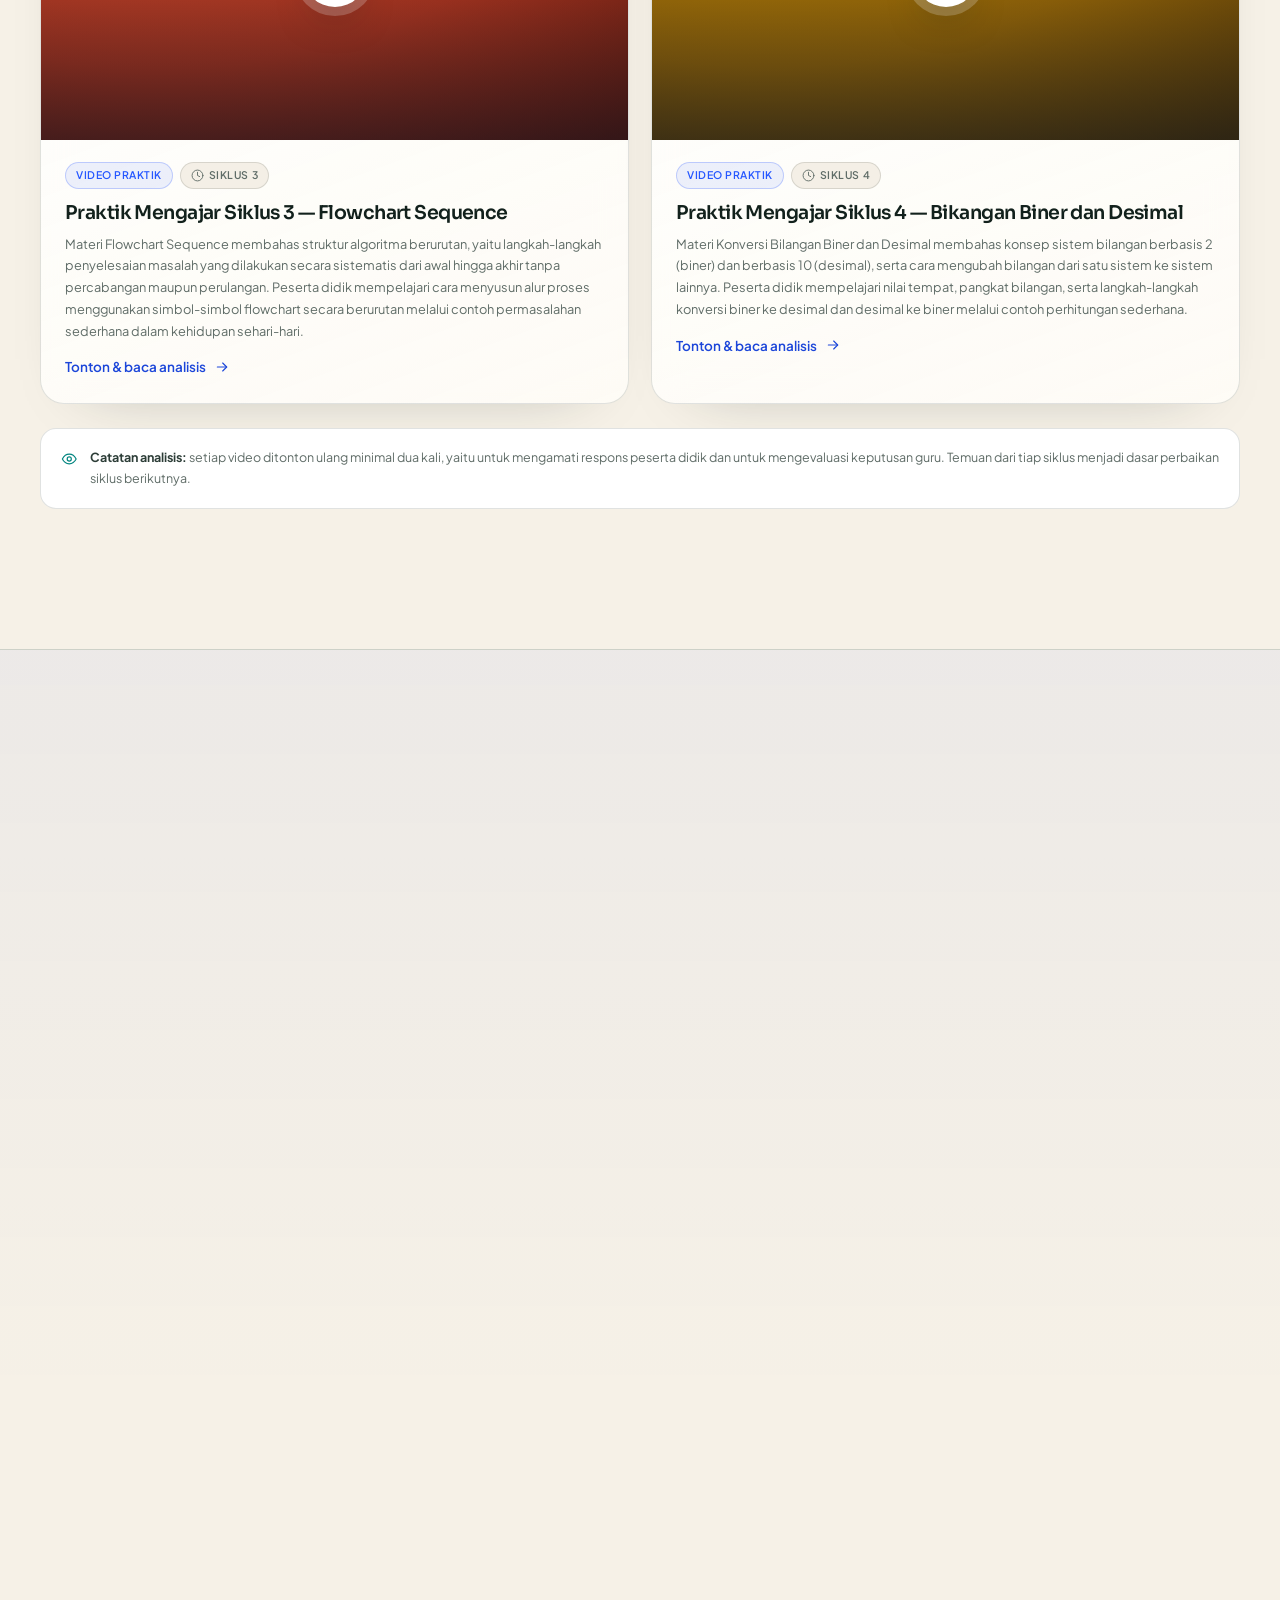
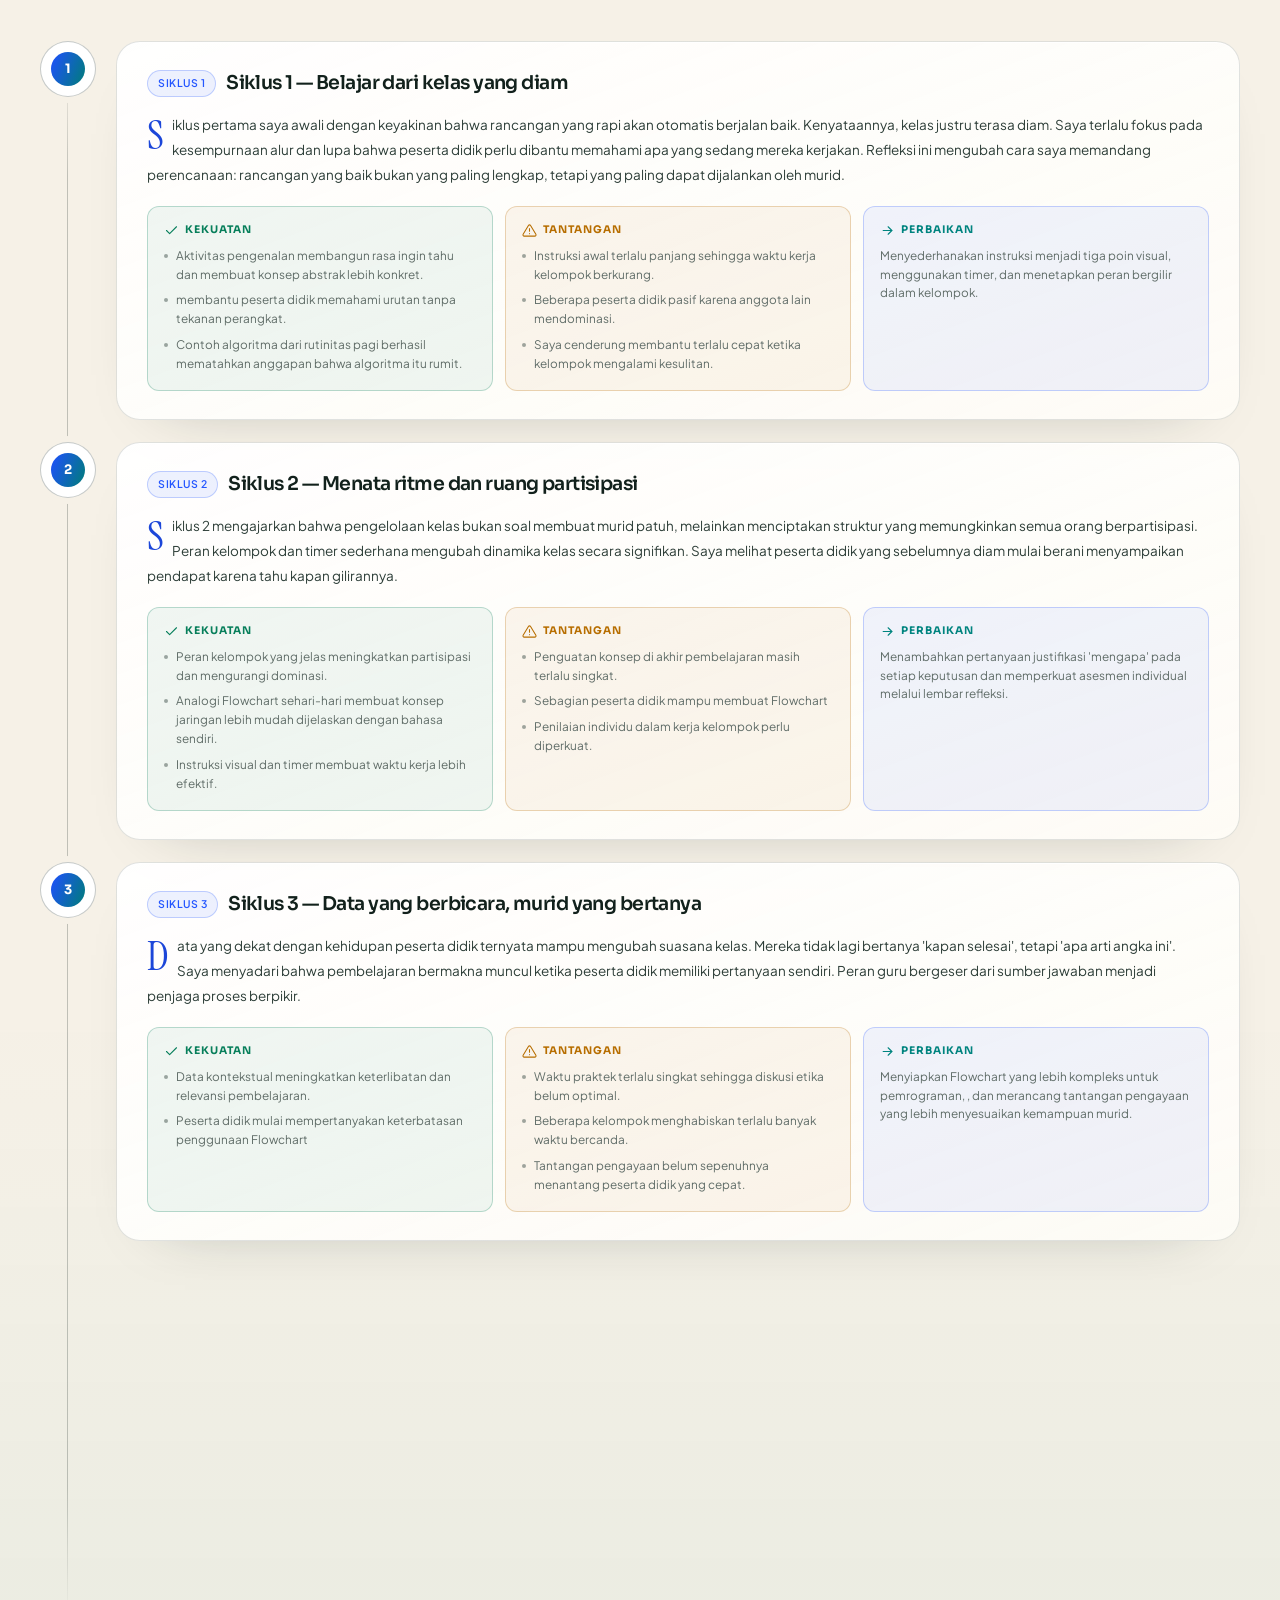
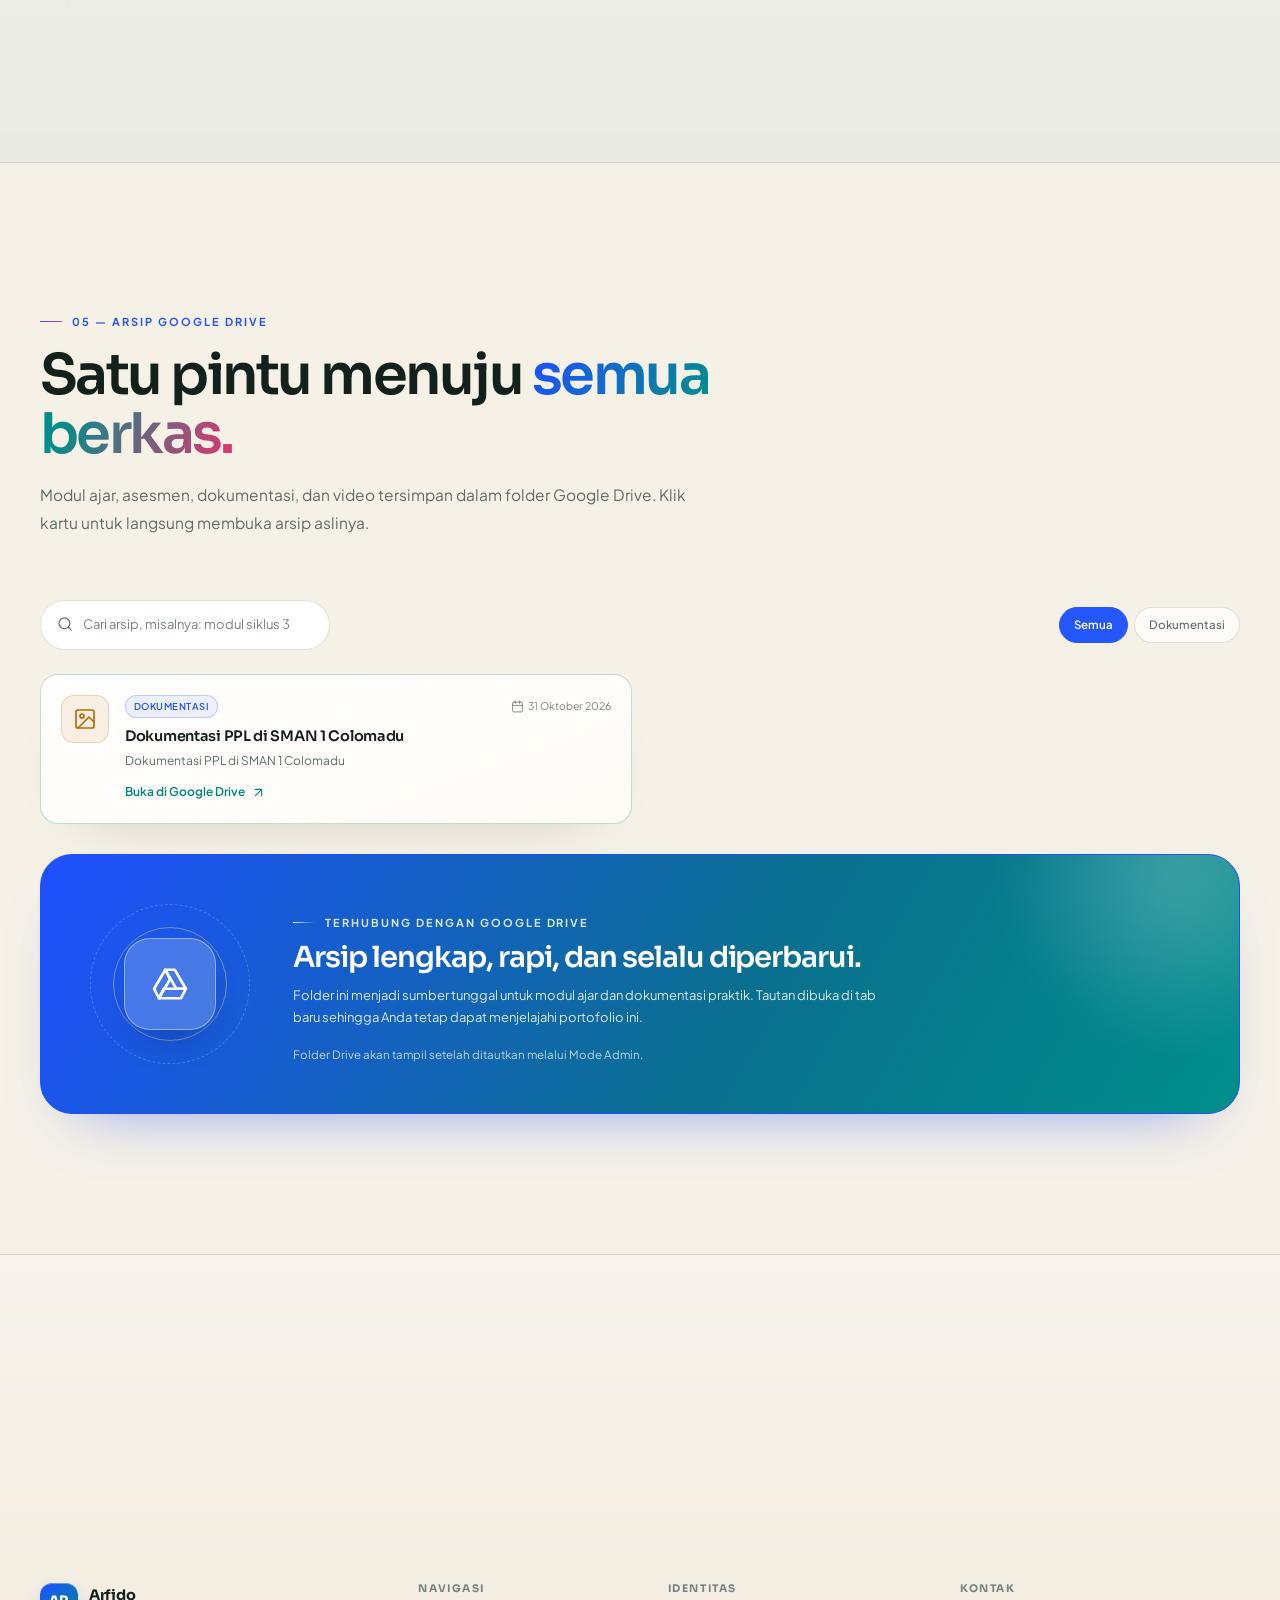
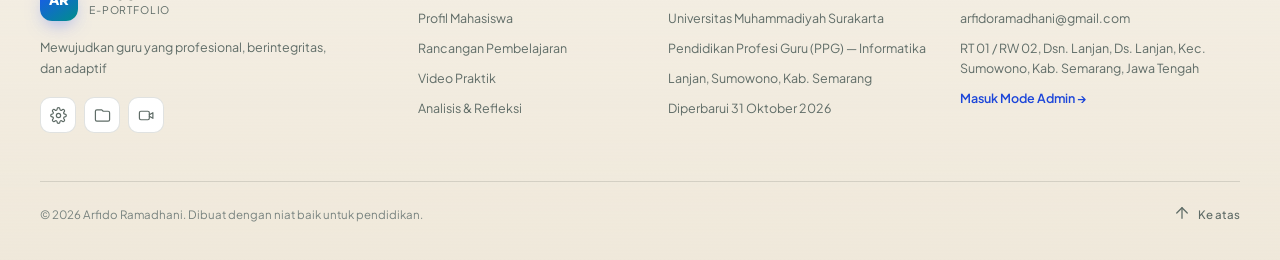
==== commit c563b36b: "r" ====
--- a/index.html
+++ b/index.html
@@ -143,20 +143,15 @@
   <aside class="profile-card glass reveal">
     <div class="profile-photo" style="width: 120px; height: 120px; margin: 0 auto 1rem; border-radius: 50%; overflow: hidden;">
       <img src="assets/pp.JPG" alt="Foto Profil" style="width: 100%; height: 100%; object-fit: cover; display: block;" />
+      <span class="photo-ring"></span>
     </div>
-    <h3 id="profileName">Arfido Ramadhani, S.Kom</h3>
-    <p class="profile-role" id="profileRole"></p>
-    <div class="profile-divider"></div>
-    <ul class="facts" id="profileFacts"></ul>
-    <a class="btn btn-ghost btn-block btn-sm" id="profileMail" href="#">
-      <span data-icon="mail" data-size="16"></span>
-    </a>
-  </aside>
-          <div class="profile-divider"></div>
-            <ul class="facts" id="profileFacts"></ul>
+            <h3 id="profileName">Arfido Ramadhani, S.Kom</h3>
+            <p class="profile-role" id="profileRole"></p>
+            <div class="profile-divider"></div>
+           <ul class="facts" id="profileFacts"></ul>
             <a class="btn btn-ghost btn-block btn-sm" id="profileMail" href="#">
               <span data-icon="mail" data-size="16"></span>
-               <span>Hubungi Saya</span>
+              <span>Hubungi Saya</span>
             </a>
             <p class="profile-quote-mini" id="profileQuoteMini"></p>
           </aside>
@@ -183,7 +178,6 @@
               </article>
             </div>
 
-
             <article class="vision-card reveal">
               <div class="vision-top">
                 <span class="card-label light"><span data-icon="sun" data-size="16"></span> <span id="visionTitle">Visi saya</span></span>
